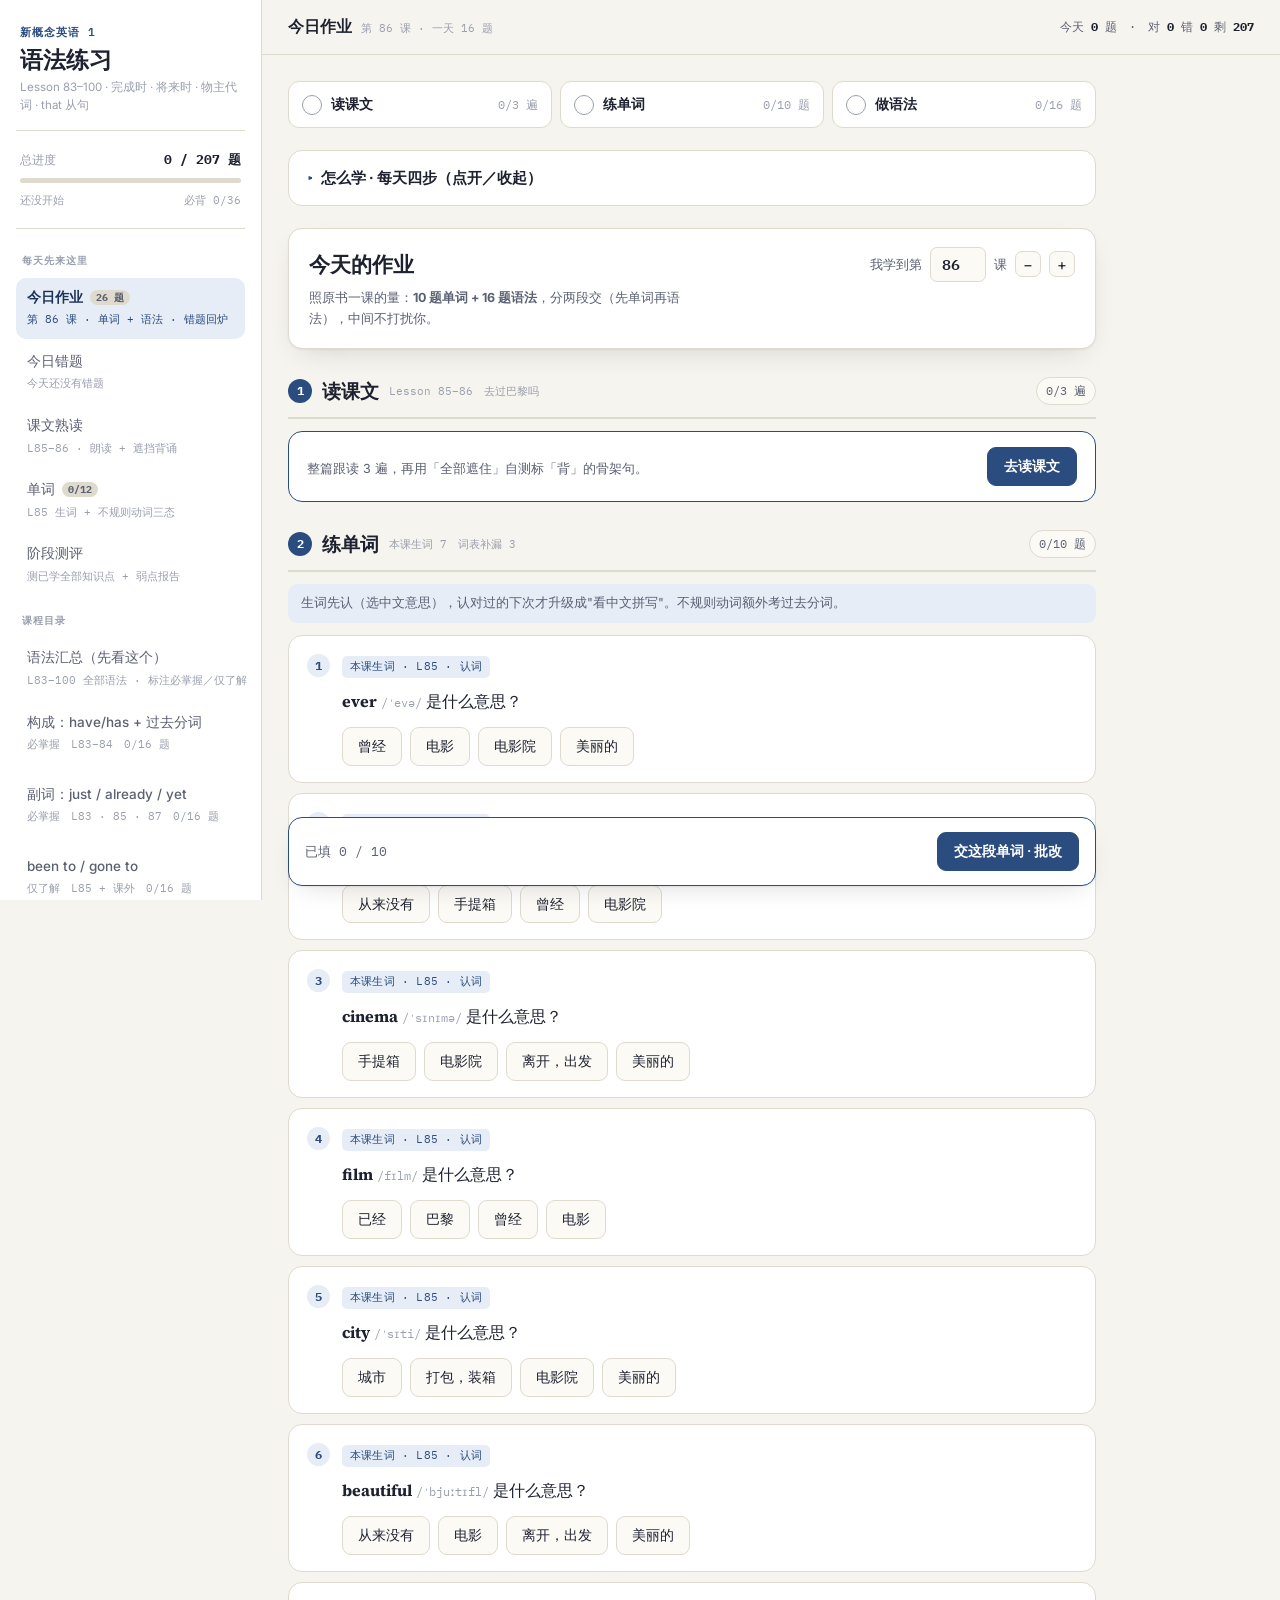
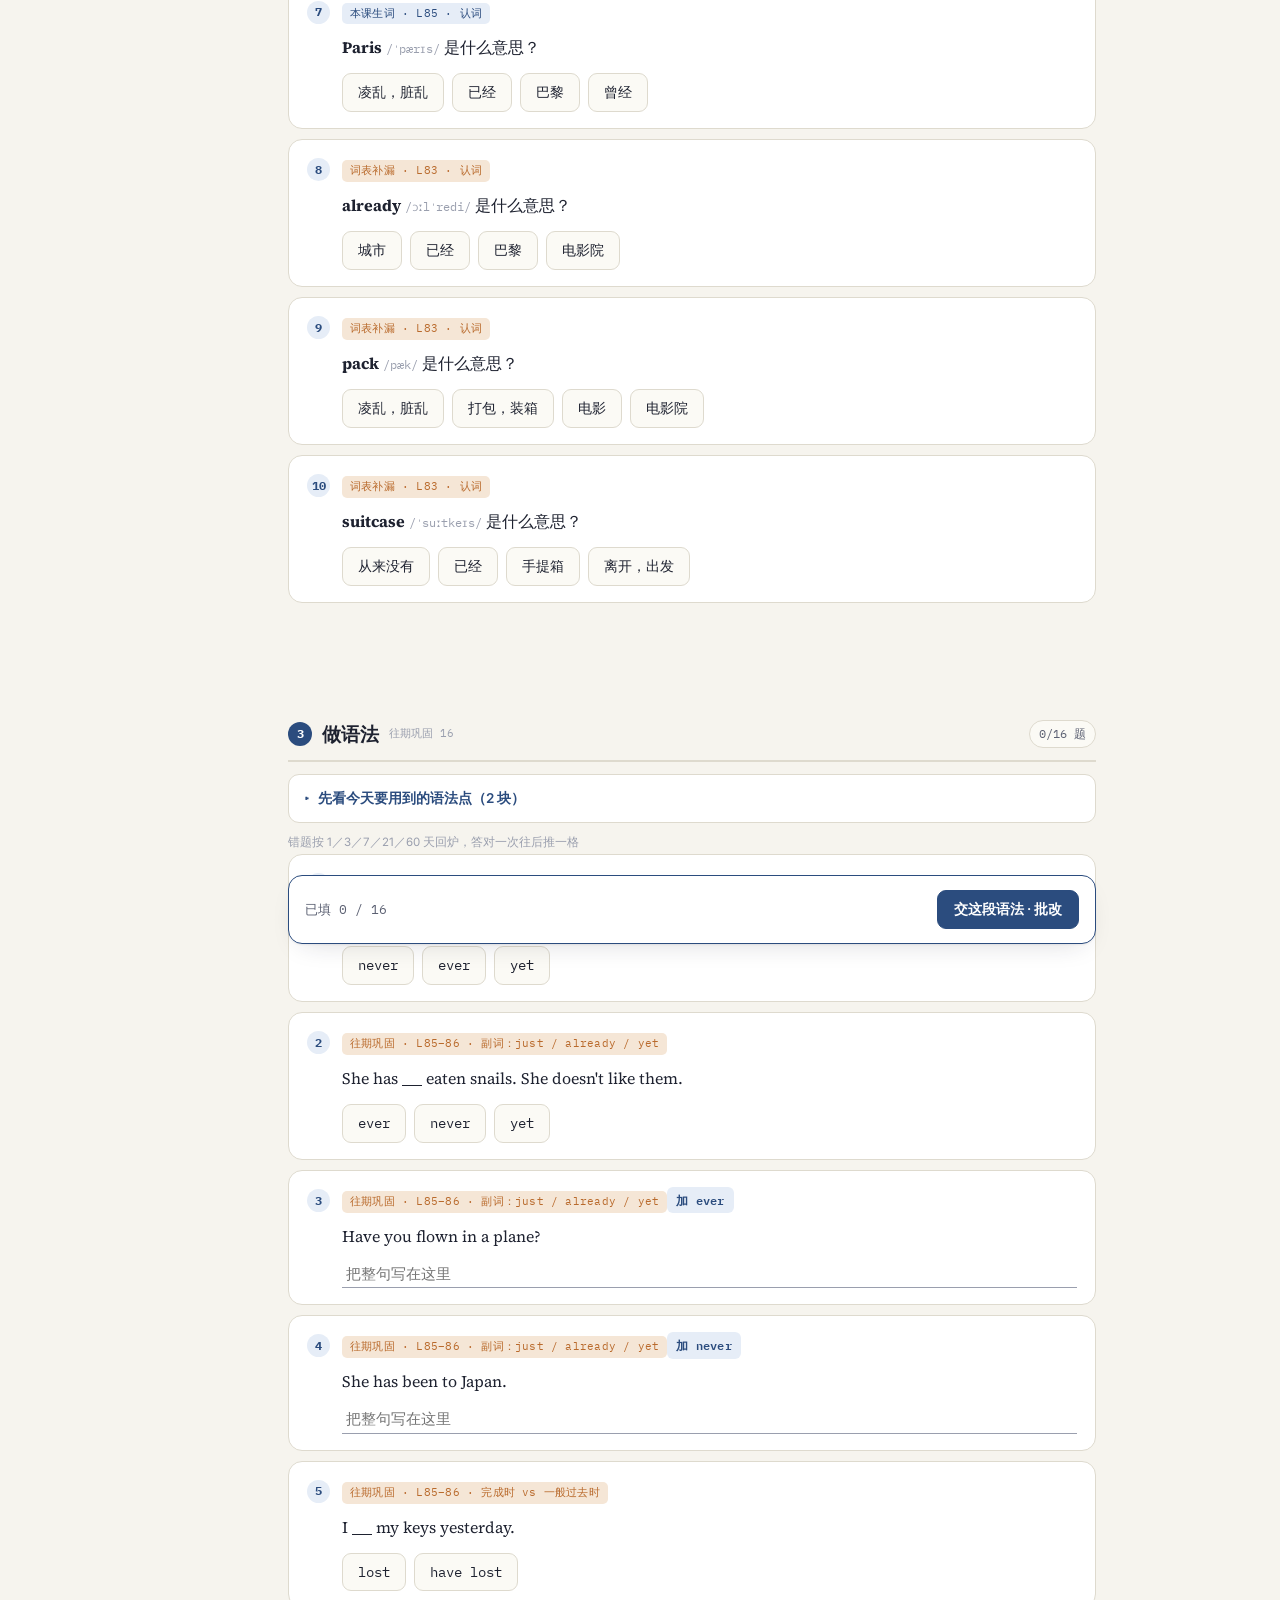
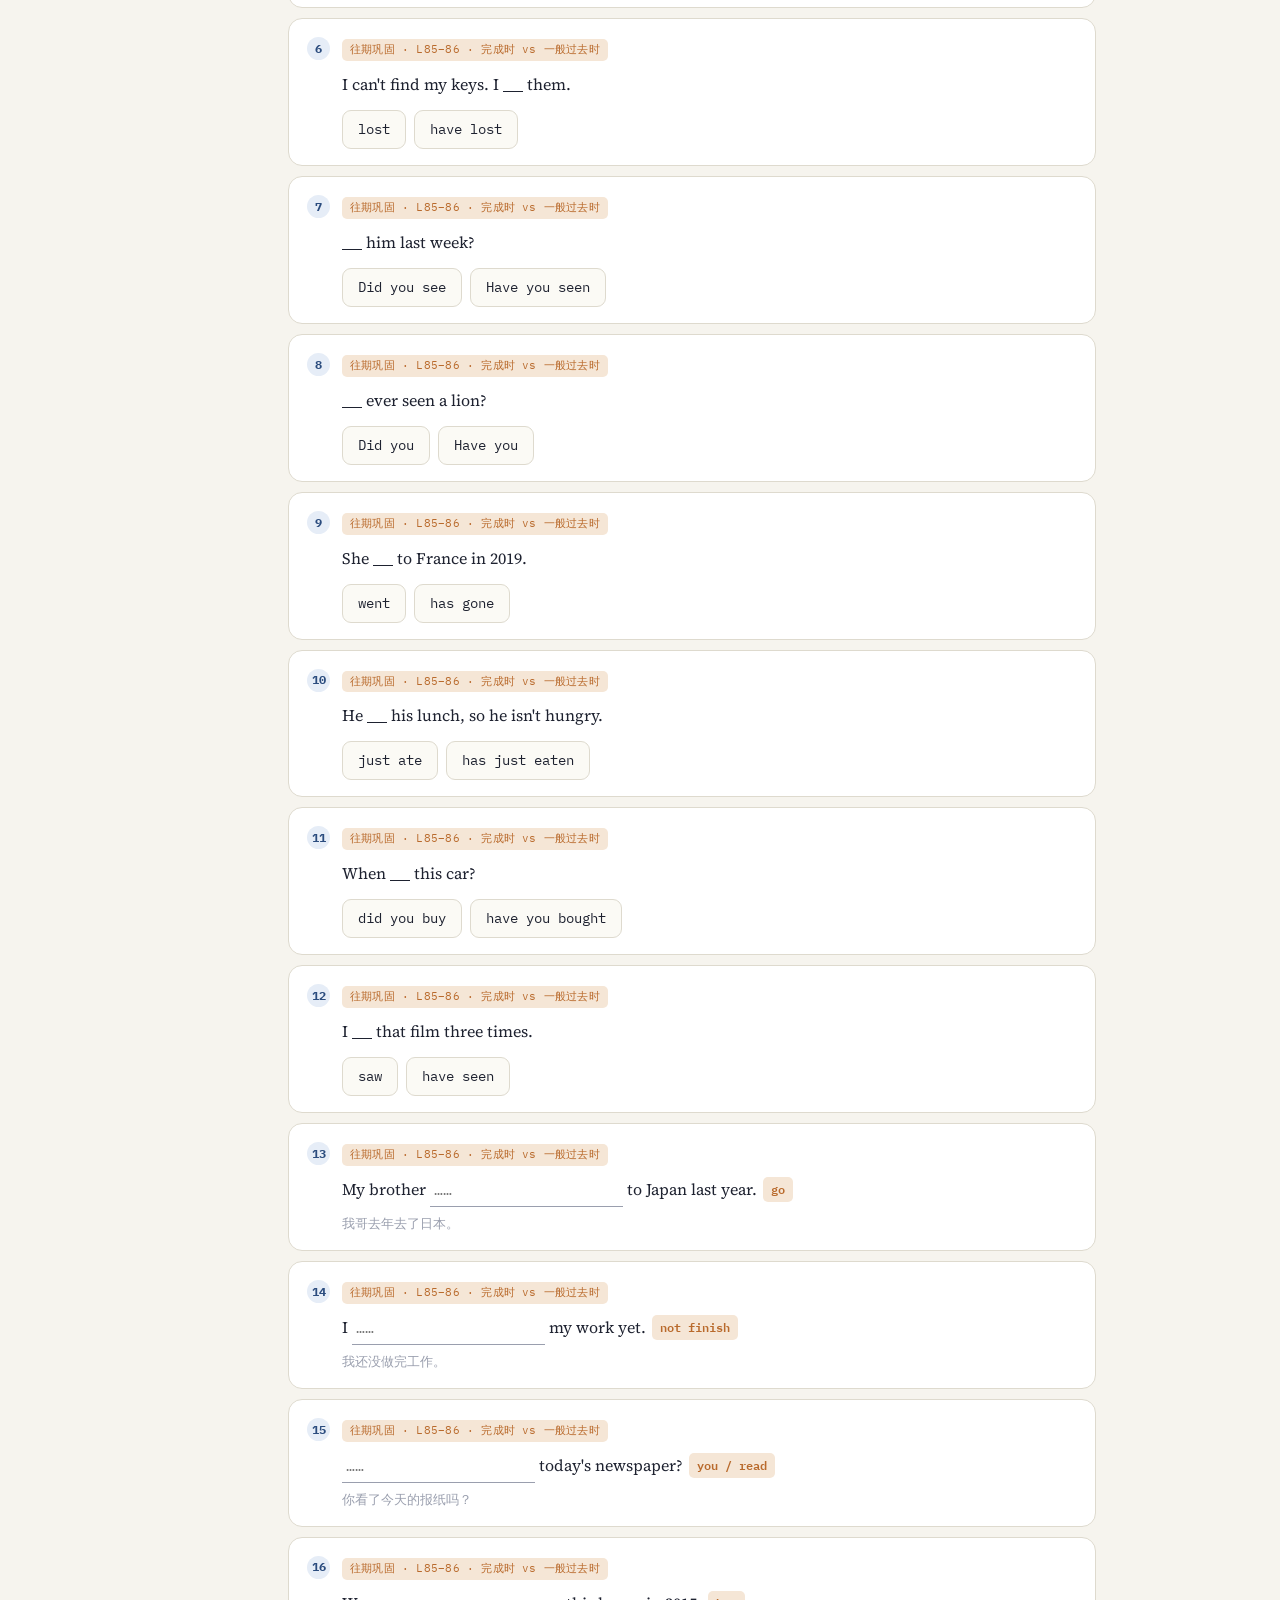
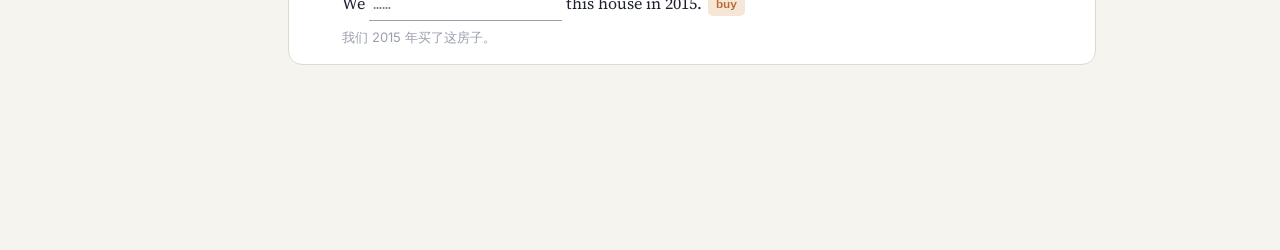
==== nce1-grammar/现在完成时-答题.html @ ca770272 "初始化：成考英语/政治/高数、新概念1语法、工作英语" ====
<!DOCTYPE html>
<html lang="zh-CN">
<head>
<meta charset="utf-8">
<meta name="viewport" content="width=device-width,initial-scale=1">
<title>新概念英语 1 · 语法练习</title>
<link rel="preconnect" href="https://fonts.googleapis.com">
<link rel="preconnect" href="https://fonts.gstatic.com" crossorigin>
<link rel="stylesheet" href="https://fonts.googleapis.com/css2?family=Source+Serif+4:ital,opsz,wght@0,8..60,400;0,8..60,600;0,8..60,700;1,8..60,500&family=Inter:wght@400;500;600;700&family=IBM+Plex+Mono:wght@500;600&display=swap">
<style>
*{box-sizing:border-box;margin:0;padding:0}
:root{
  --bg:#f6f4ee; --card:#fff; --card-2:#fbfaf5; --ink:#1e2230; --ink2:#5b6072; --ink3:#9a9fae;
  --line:#dedace; --accent:#2b4c7e; --accent-strong:#1b3358; --accent-soft:#e6edf7;
  --ok:#2f8f5b; --ok-bg:#e1f3e8; --bad:#c1443b; --bad-bg:#fbe7e5;
  --warn:#b96a2c; --warn-bg:#f5e6d6;
  --radius:14px;
  --shadow:0 1px 2px rgba(30,34,48,.06), 0 10px 28px -14px rgba(30,34,48,.22);
  --font-display:'Source Serif 4','Songti SC','STSong',Georgia,serif;
  --font-body:'Inter',-apple-system,BlinkMacSystemFont,'PingFang SC','Microsoft YaHei',sans-serif;
  --font-mono:'IBM Plex Mono',ui-monospace,'SFMono-Regular',Menlo,monospace;
}
@media (prefers-color-scheme:dark){:root{
  --bg:#181a21; --card:#21242d; --card-2:#262a34; --ink:#edeae1; --ink2:#a7acbb; --ink3:#6e7385;
  --line:#363b47; --accent:#8fb4e8; --accent-strong:#bbd5f5; --accent-soft:#243349;
  --ok:#6fcb98; --ok-bg:#1e3327; --bad:#e48981; --bad-bg:#3a2321;
  --warn:#e0a667; --warn-bg:#3a2e20;
  --shadow:0 1px 2px rgba(0,0,0,.35), 0 10px 28px -14px rgba(0,0,0,.55);
}}
body{background:var(--bg);color:var(--ink);
  font:15px/1.7 var(--font-body);
  -webkit-font-smoothing:antialiased}
/* ===== app shell：左侧课程目录 + 右侧内容区 ===== */
.app{display:flex;min-height:100vh;align-items:stretch}
.side{flex:0 0 262px;background:var(--card);border-right:1px solid var(--line);
  display:flex;flex-direction:column;gap:2px;padding:22px 16px 18px;position:sticky;top:0;height:100vh;overflow-y:auto}
.brand{padding:0 4px 16px;border-bottom:1px solid var(--line);margin-bottom:16px}
.brand .bk{font-family:var(--font-mono);font-size:10.5px;letter-spacing:.1em;text-transform:uppercase;color:var(--accent);font-weight:600}
.brand .bt{font-family:var(--font-display);font-size:23px;font-weight:700;line-height:1.2;margin:7px 0 5px}
.brand .bl{font-size:11.5px;color:var(--ink3);line-height:1.5}

.prog{padding:0 4px 18px;border-bottom:1px solid var(--line);margin-bottom:6px}
.progtop{display:flex;justify-content:space-between;align-items:baseline;font-size:11.5px;color:var(--ink3);margin-bottom:8px}
.progtop b{font-family:var(--font-mono);font-size:12.5px;color:var(--ink);font-variant-numeric:tabular-nums}
.bar{height:5px;background:var(--line);border-radius:99px;overflow:hidden}
.bar i{display:block;height:100%;width:0;background:var(--accent);border-radius:99px;transition:width .35s}
.progfoot{display:flex;justify-content:space-between;font-family:var(--font-mono);font-size:11px;
  color:var(--ink3);margin-top:8px;font-variant-numeric:tabular-nums}

.navsec{font-family:var(--font-mono);font-size:10px;letter-spacing:.09em;text-transform:uppercase;
  color:var(--ink3);padding:14px 6px 8px;font-weight:600}
nav{display:flex;flex-direction:column;gap:3px}
nav button{display:flex;flex-direction:column;gap:5px;text-align:left;background:transparent;border:none;
  border-radius:10px;padding:10px 11px;font:inherit;cursor:pointer;color:var(--ink2);width:100%}
nav button:hover{background:var(--card-2);color:var(--ink)}
nav button.on{background:var(--accent-soft);color:var(--accent-strong)}
nav button .niname{font-size:13.5px;font-weight:500;display:flex;align-items:center;gap:7px;line-height:1.35;
  flex-wrap:wrap}
nav button.on .niname{font-weight:600}
nav button .nimeta{font-family:var(--font-mono);font-size:10.5px;color:var(--ink3);font-variant-numeric:tabular-nums;
  white-space:nowrap;overflow:hidden;text-overflow:ellipsis}
nav button.on .nimeta{color:var(--accent)}
nav button .nibar{display:block;height:3px;background:var(--line);border-radius:99px;overflow:hidden}
nav button .nibar i{display:block;height:100%;background:var(--accent);border-radius:99px}
nav button .nibar i.full{background:var(--ok)}
.badge{font-family:var(--font-mono);font-size:10px;font-weight:700;padding:1px 6px;border-radius:99px;
  background:var(--line);color:var(--ink2)}
.badge.bad{background:var(--bad-bg);color:var(--bad)}
.badge.sup{background:var(--warn-bg);color:var(--warn)}
.badge.ok{background:var(--ok-bg);color:var(--ok)}
.sidefoot{margin-top:auto;padding-top:16px}
.sidefoot .btn{width:100%;font-size:12.5px}

.content{flex:1;min-width:0;display:flex;flex-direction:column}
.topbar{position:sticky;top:0;z-index:5;display:flex;align-items:center;justify-content:space-between;gap:14px;
  padding:14px 26px;background:color-mix(in srgb,var(--bg) 88%,transparent);backdrop-filter:blur(10px);
  border-bottom:1px solid var(--line)}
.crumb{font-family:var(--font-display);font-size:15.5px;font-weight:600;min-width:0;
  overflow:hidden;text-overflow:ellipsis;white-space:nowrap}
.crumb span{font-family:var(--font-mono);font-size:11px;font-weight:400;color:var(--ink3);margin-left:9px}
.todaybox{flex:0 0 auto;font-family:var(--font-mono);font-size:12px;color:var(--ink2);
  font-variant-numeric:tabular-nums;white-space:nowrap}
.todaybox b{color:var(--ink)}
.inner{padding:4px 26px 90px;max-width:860px;width:100%}

@media (max-width:900px){
  .app{flex-direction:column}
  .side{flex:none;width:100%;height:auto;position:static;border-right:none;border-bottom:1px solid var(--line);
    padding:18px 16px 14px}
  .sidefoot{margin-top:14px}
  nav{flex-direction:row;overflow-x:auto;gap:7px;scrollbar-width:none;padding-bottom:3px}
  nav::-webkit-scrollbar{display:none}
  nav button{flex:0 0 auto;min-width:150px;border:1px solid var(--line)}
  .topbar{padding:12px 16px}
  .inner{padding:4px 16px 80px}
}
/* 手机：正文排到导航前面 —— 打开就是今天的作业，目录划到下面找 */
@media (max-width:620px){
  .app{flex-direction:column}
  .content{order:1}
  .side{order:2;border-bottom:none;border-top:1px solid var(--line)}
  .side{padding:12px 14px 10px}
  .brand{padding:0 2px 10px;margin-bottom:10px}
  .brand .bt{font-size:18px;margin:4px 0 3px}
  .brand .bl{display:none}
  .sideprog{margin-bottom:10px}
  .sideprog .sptop{font-size:12px}
  .navsec{margin:8px 0 5px;font-size:10px}
  nav button{min-width:132px;padding:7px 11px}
  nav button .nimeta{display:none}          /* 手机上只留标题和徽标 */
  .sidefoot{margin-top:10px}
  .sidefoot .btn{padding:7px 12px;font-size:12.5px}
  /* 三件事条在手机上换成两行也不挤 */
  .tstep{flex:1 1 100%;padding:9px 12px}
  .stephead b{font-size:17px}
  .q{padding:14px 14px}
  .stem{font-size:15.5px}
}


/* grammar card */
.gram{background:var(--card);border:1px solid var(--line);border-radius:var(--radius);margin:22px 0;overflow:hidden;box-shadow:var(--shadow)}
.gram>summary{padding:15px 18px;cursor:pointer;font-weight:600;font-size:15px;font-family:var(--font-display);list-style:none;
  display:flex;align-items:center;gap:8px}
.gram>summary::-webkit-details-marker{display:none}
.gram>summary::before{content:"▸";color:var(--accent);font-size:12px;transition:transform .2s;font-family:var(--font-body)}
.gram[open]>summary::before{transform:rotate(90deg)}
.gbody{padding:2px 18px 18px;border-top:1px solid var(--line);margin-top:2px}
.gbody h4{font-family:var(--font-mono);font-size:11.5px;letter-spacing:.04em;text-transform:uppercase;color:var(--accent);margin:18px 0 7px;font-weight:600}
.gbody p{color:var(--ink2);font-size:14px;margin:4px 0}
.gbody ul{margin:6px 0 6px 4px;padding-left:16px;color:var(--ink2);font-size:14px}
.gbody li{margin:4px 0}
.gbody code,.eg{font-family:var(--font-mono);font-size:12.5px;
  background:var(--accent-soft);color:var(--accent-strong);padding:1px 6px;border-radius:5px}
.tbl{width:100%;border-collapse:collapse;margin:10px 0;font-size:13.5px}
.tbl td,.tbl th{border:1px solid var(--line);padding:7px 10px;text-align:left}
.tbl th{background:var(--accent-soft);color:var(--accent-strong);font-weight:600;font-family:var(--font-mono);font-size:11px;letter-spacing:.03em;text-transform:uppercase}
.tbl td:first-child{font-family:var(--font-mono);font-weight:600;color:var(--accent-strong)}
.lessontag{font-family:var(--font-mono);font-size:11.5px;color:var(--warn);background:var(--warn-bg);
  display:inline-block;padding:4px 10px;border-radius:6px;margin:12px 0 2px}
.no{color:var(--bad);font-weight:600}
.yes{color:var(--ok);font-weight:600}

/* 公式块（英语兔那种把结构写成公式的讲法） */
.fml{margin:10px 0 4px;border-left:3px solid var(--accent);background:var(--accent-soft);
  border-radius:0 10px 10px 0;padding:12px 15px;display:flex;flex-direction:column;gap:9px}
.fmlrow{display:flex;align-items:baseline;gap:11px;flex-wrap:wrap}
.fmlt{flex:0 0 52px;font-family:var(--font-mono);font-size:10.5px;font-weight:700;letter-spacing:.04em;
  text-transform:uppercase;color:var(--accent);padding-top:2px}
.fmlrow code{font-family:var(--font-mono);font-size:13px;background:transparent;color:var(--ink);padding:0;
  line-height:1.8}
.fmlrow code b{color:var(--accent-strong);font-weight:700}
.fmlrow code em{font-style:normal;color:var(--warn);font-weight:600}
.fmlnote{font-size:12.5px;color:var(--ink2);padding-top:2px}

/* 例句拆解：每个成分一块，下面标成分名 */
.bd{margin:12px 0 6px;padding:13px 15px;background:var(--card-2);border:1px solid var(--line);border-radius:10px}
.bdrow{display:flex;flex-wrap:wrap;gap:8px;align-items:flex-end}
.bdc{display:flex;flex-direction:column;gap:3px;align-items:center;padding:0 2px}
.bdc b{font-family:var(--font-display);font-size:16.5px;font-weight:600;line-height:1.3;
  border-bottom:2.5px solid var(--line);padding:0 4px 3px}
.bdc i{font-family:var(--font-mono);font-style:normal;font-size:10px;letter-spacing:.02em;color:var(--ink3)}
.bdc.s b{border-bottom-color:var(--accent)} .bdc.s i{color:var(--accent)}
.bdc.a b{border-bottom-color:var(--warn)}   .bdc.a i{color:var(--warn)}
.bdc.v b{border-bottom-color:var(--ok)}     .bdc.v i{color:var(--ok)}
.bdc.x b{border-bottom-color:var(--ink3)}
.bdzh{font-size:12.5px;color:var(--ink2);margin-top:10px;padding-top:9px;border-top:1px dashed var(--line);line-height:1.7}
.bdzh b{color:var(--ink)}

/* exercise */
.exhead{margin:28px 0 12px;display:flex;align-items:baseline;gap:10px;flex-wrap:wrap}
.exhead b{font-family:var(--font-display);font-size:17px;font-weight:600;letter-spacing:.01em}
.exhead span{color:var(--ink2);font-size:13.5px}
.q{background:var(--card);border:1.5px solid var(--line);border-radius:var(--radius);
  padding:16px 18px;margin-bottom:10px;transition:border-color .2s}
.q.done-ok{border-color:var(--ok)}
.q.done-bad{border-color:var(--bad)}
.qtop{display:flex;gap:12px;align-items:flex-start}
.num{flex:0 0 23px;height:23px;border-radius:50%;background:var(--accent-soft);color:var(--accent);
  font-family:var(--font-mono);font-size:11.5px;font-weight:700;display:grid;place-items:center;margin-top:2px;font-variant-numeric:tabular-nums}
.q.done-ok .num{background:var(--ok-bg);color:var(--ok)}
.q.done-bad .num{background:var(--bad-bg);color:var(--bad)}
.qbody{flex:1;min-width:0}
.stem{font-family:var(--font-display);font-size:16px;line-height:2}
.stem .blank-i{display:inline-block;min-width:130px}
.chip{display:inline-block;font-family:var(--font-mono);font-size:11.5px;background:var(--warn-bg);color:var(--warn);
  padding:1px 8px;border-radius:5px;font-weight:600;margin-left:2px;vertical-align:1px}
.zh{color:var(--ink3);font-size:13px;margin-top:5px;font-family:var(--font-body)}
.task{font-family:var(--font-mono);font-size:12px;letter-spacing:.02em;color:var(--accent);font-weight:600;
  margin-bottom:6px;background:var(--accent-soft);display:inline-block;padding:3px 9px;border-radius:6px}
input[type=text]{font:inherit;font-family:var(--font-mono);font-size:15px;background:transparent;color:var(--ink);
  border:none;border-bottom:1.5px solid var(--ink3);padding:1px 4px;width:100%;outline:none}
input[type=text]:focus{border-color:var(--accent)}
input[type=text]:disabled{color:var(--ink2);border-style:dotted}
input[type=text].is-correct{border-bottom-color:var(--ok);color:var(--ok);font-weight:600}
input[type=text].is-wrong{border-bottom-color:var(--bad);color:var(--bad)}
.fullin{margin-top:8px}
.submit-row{display:flex;align-items:center;justify-content:flex-end;gap:12px;margin:20px 0 6px;
  padding:14px 16px;background:var(--card);border:1.5px solid var(--accent);border-radius:var(--radius);
  position:sticky;bottom:14px;box-shadow:var(--shadow);z-index:4}
.submit-counter{margin-right:auto;font-family:var(--font-mono);font-size:12.5px;color:var(--ink2);font-variant-numeric:tabular-nums}
.opts{display:flex;flex-wrap:wrap;gap:8px;margin-top:10px}
.opts button{font:inherit;font-family:var(--font-mono);font-size:13.5px;background:var(--card-2);border:1.5px solid var(--line);
  color:var(--ink);padding:7px 15px;border-radius:9px;cursor:pointer;transition:border-color .15s}
.opts button:hover:not(:disabled){border-color:var(--accent)}
.opts button:disabled{cursor:default;opacity:.55}
.opts button.picked{border-color:var(--accent);background:var(--accent-soft);color:var(--accent-strong);font-weight:600}
.opts button.pick-ok{background:var(--ok-bg);border-color:var(--ok);color:var(--ok);font-weight:600;opacity:1}
.opts button.pick-bad{background:var(--bad-bg);border-color:var(--bad);color:var(--bad);font-weight:600;opacity:1;text-decoration:line-through}
.opts button.reveal{border-color:var(--ok);color:var(--ok);opacity:1}
.acts{display:flex;gap:8px;margin-top:11px;align-items:center}
.btn{font:inherit;font-family:var(--font-body);font-size:13.5px;padding:7px 16px;border-radius:9px;cursor:pointer;
  background:var(--accent);color:#fff;border:1.5px solid var(--accent);font-weight:600}
.btn:hover{background:var(--accent-strong);border-color:var(--accent-strong)}
.btn.ghost{background:transparent;color:var(--ink2);border-color:var(--line);font-weight:500}
.btn.ghost:hover{color:var(--ink);border-color:var(--ink3)}
.fb{margin-top:12px;padding:12px 14px;border-radius:10px;font-size:13.5px;line-height:1.65;display:none}
.fb.show{display:block;animation:rise .18s ease}
@keyframes rise{from{opacity:0;transform:translateY(4px)}to{opacity:1;transform:translateY(0)}}
.fb.good{background:var(--ok-bg);color:var(--ink);border:1px solid var(--ok)}
.fb.bad{background:var(--bad-bg);color:var(--ink);border:1px solid var(--bad)}
.fb .ans{color:var(--accent-strong);font-weight:700;font-family:var(--font-mono);font-size:13.5px;background:var(--accent-soft);padding:1px 6px;border-radius:5px}
.fb .exp{color:var(--ink2);margin-top:7px;padding-top:7px;border-top:1px solid rgba(128,128,128,.2)}

nav button.auxtab{border-style:dashed}
nav button.auxtab.on{background:var(--ink);border-color:var(--ink);color:var(--bg);border-style:solid;font-weight:600}

.modelpick{display:flex;flex-wrap:wrap;gap:6px;margin-top:7px}
.mpick{font-family:var(--font-mono);font-size:11.5px;padding:5px 11px;border-radius:8px;cursor:pointer;
  border:1.5px solid var(--ok);background:var(--card);color:var(--ok)}
.mpick:hover{background:var(--ok-bg)}

/* 一题多写（原书 QUESTION + NEGATIVE 那种） */
.multiwrap{margin-top:10px;display:flex;flex-direction:column;gap:9px}
.mrow{display:flex;align-items:center;gap:10px}
.mlab{flex:0 0 106px;font-family:var(--font-mono);font-size:11px;color:var(--accent);
  background:var(--accent-soft);padding:5px 8px;border-radius:6px;text-align:center}
.mkeep{flex:0 0 auto;font-size:11px;color:var(--ok);white-space:nowrap;opacity:.85}
@media (max-width:560px){.mrow{flex-wrap:wrap}.mlab{flex-basis:100%;text-align:left}}
/* 例句（照着写的示范） */
.demo{margin-top:10px;padding:9px 12px 7px;border-radius:9px;background:var(--card-2);border:1px dashed var(--line)}
.demo-h{font-family:var(--font-mono);font-size:11.5px;color:var(--ink3);margin-bottom:6px}
.demo-h span{color:var(--ink2)}
.demo-r{display:flex;align-items:baseline;gap:9px;padding:2px 0;flex-wrap:wrap}
.demo-r code{font-family:var(--font-mono);font-size:13px;color:var(--ink)}
.demo-r i{font-style:normal;font-size:11.5px;color:var(--ink3)}
.fb .eg{margin-top:4px;font-size:12.5px;color:var(--ink3)}
.fb .eg code{font-family:var(--font-mono);color:var(--ink2)}

/* 单词 */
.wlist{padding:2px 0}
.wrow{display:flex;align-items:flex-start;gap:11px;padding:13px 0;border-bottom:1px solid var(--line)}
.wrow:last-child{border-bottom:none}
.wrow.done{opacity:.5}
.wrow.done .wen{text-decoration:line-through;text-decoration-color:var(--ok)}
.wmain{flex:1;min-width:0}
.wtop{display:flex;align-items:baseline;gap:9px;flex-wrap:wrap}
.wen{font-family:var(--font-display);font-size:19px;font-weight:700}
.wph{font-family:var(--font-mono);font-size:11.5px;color:var(--ink3)}
.wpos{font-family:var(--font-mono);font-size:10.5px;color:var(--accent);background:var(--accent-soft);
  padding:1px 6px;border-radius:5px}
.wcn{font-size:14px;color:var(--ink)}
.wthree{margin-top:5px;font-size:12.5px;color:var(--ink2);background:var(--warn-bg);
  border-radius:7px;padding:5px 10px;display:inline-block}
.wthree b{font-family:var(--font-mono);color:var(--warn)}
.wtnote{color:var(--ink3);margin-left:8px}
.weg{margin-top:5px;font-family:var(--font-display);font-size:14px;font-style:italic;color:var(--ink)}
.wegzh{font-style:normal;font-family:var(--font-body);font-size:12.5px;color:var(--ink3);margin-left:9px}

/* 语法汇总大图 */
.mapgrid{display:grid;grid-template-columns:repeat(auto-fit,minmax(268px,1fr));gap:14px;margin-top:18px}
.mapnode{background:var(--card);border:1.5px solid var(--line);border-radius:var(--radius);padding:16px 17px;
  cursor:pointer;transition:border-color .15s, transform .15s;display:flex;flex-direction:column;gap:9px}
.mapnode:hover{border-color:var(--accent);transform:translateY(-2px)}
.mapnode.lv3{border-left:5px solid var(--bad)}
.mapnode.lv2{border-left:5px solid var(--warn)}
.mapnode.lv1{border-left:5px solid var(--line);opacity:.86}
.mnhead{display:flex;align-items:center;gap:8px}
.mnles{margin-left:auto;font-family:var(--font-mono);font-size:10.5px;color:var(--ink3)}
.mnname{font-family:var(--font-display);font-size:18.5px;font-weight:700;line-height:1.25}
.mnfml{font-family:var(--font-mono);font-size:11.5px;background:var(--accent-soft);color:var(--accent-strong);
  padding:8px 10px;border-radius:8px;line-height:1.6}
.mnpts{margin:0;padding-left:17px;font-size:12.5px;color:var(--ink2);line-height:1.75}
.mnpts li{margin:2px 0}
.mnfoot{display:flex;justify-content:space-between;font-family:var(--font-mono);font-size:11px;
  color:var(--ink3);padding-top:8px;border-top:1px solid var(--line);margin-top:auto}
.mngo{margin-top:4px;font-size:12.5px;padding:8px 14px}
.tagchip{display:inline-block;font-family:var(--font-mono);font-size:11px;background:var(--card-2);
  border:1px solid var(--line);color:var(--ink2);padding:3px 9px;border-radius:99px;margin:3px 4px 3px 0}

/* 顶部：今天三件事 */
.tstrip{display:flex;gap:8px;margin:22px 0 0;flex-wrap:wrap}
.tstep{flex:1 1 150px;display:flex;align-items:center;gap:9px;padding:11px 13px;cursor:pointer;
  background:var(--card);border:1.5px solid var(--line);border-radius:11px;font:inherit;text-align:left}
.tstep:hover{border-color:var(--accent)}
.tstep.ok{border-color:var(--ok);background:var(--ok-bg)}
.tsdot{flex:0 0 20px;height:20px;border-radius:50%;border:1.5px solid var(--ink3);
  display:grid;place-items:center;font-size:11px;font-weight:700;color:var(--ok)}
.tstep.ok .tsdot{border-color:var(--ok);background:var(--ok);color:#fff}
.tsname{font-size:13.5px;font-weight:600;color:var(--ink)}
.tsnum{margin-left:auto;font-family:var(--font-mono);font-size:11.5px;color:var(--ink3);
  font-variant-numeric:tabular-nums;white-space:nowrap}
.tstep.ok .tsnum{color:var(--ok)}

/* 三步分段 */
.stepsec{margin-top:26px;scroll-margin-top:14px}
.stephead{display:flex;align-items:center;gap:10px;flex-wrap:wrap;padding-bottom:10px;
  border-bottom:2px solid var(--line);margin-bottom:12px}
.stepno{flex:0 0 24px;height:24px;border-radius:50%;background:var(--accent);color:#fff;
  font-family:var(--font-mono);font-size:12px;font-weight:700;display:grid;place-items:center}
.stephead b{font-family:var(--font-display);font-size:19px}
.stepmeta{font-family:var(--font-mono);font-size:11px;color:var(--ink3)}
.stepstat{margin-left:auto;font-family:var(--font-mono);font-size:12px;color:var(--ink2);
  background:var(--card-2);border:1px solid var(--line);padding:3px 9px;border-radius:99px}
.stepstat.ok{color:var(--ok);border-color:var(--ok);background:var(--ok-bg)}
.stephint{font-size:12.5px;color:var(--ink2);background:var(--accent-soft);
  padding:9px 13px;border-radius:9px;margin-bottom:12px;line-height:1.65}
.gramfold{border:1px solid var(--line);border-radius:11px;background:var(--card);overflow:hidden}
.gramfold>summary{padding:12px 15px;cursor:pointer;font-size:13.5px;font-weight:600;list-style:none;
  display:flex;align-items:center;gap:8px;color:var(--accent)}
.gramfold>summary::-webkit-details-marker{display:none}
.gramfold>summary::before{content:"▸";font-size:11px;transition:transform .2s}
.gramfold[open]>summary::before{transform:rotate(90deg)}
.gpbody{padding:2px 13px 13px;border-top:1px solid var(--line)}
.gpbody .gram{margin:10px 0}

.mapextra{margin-top:14px;padding:14px 17px;background:var(--card);border:1.5px dashed var(--line);
  border-radius:var(--radius);font-size:13px;line-height:1.7;color:var(--ink2)}
.mapextra b{color:var(--ink);display:block;margin-bottom:8px}
.mapextra .btn{margin:0 10px 6px 0;vertical-align:middle}

/* 怎么学 */
.howto{background:var(--card);border:1px solid var(--line);border-radius:var(--radius);margin:22px 0 0;
  overflow:hidden}
.howto>summary{padding:14px 18px;cursor:pointer;font-family:var(--font-display);font-size:15px;font-weight:600;
  list-style:none;display:flex;align-items:center;gap:8px}
.howto>summary::-webkit-details-marker{display:none}
.howto>summary::before{content:"▸";color:var(--accent);font-size:12px;transition:transform .2s}
.howto[open]>summary::before{transform:rotate(90deg)}
.steps{padding:2px 18px 18px;border-top:1px solid var(--line);display:flex;flex-direction:column;gap:12px}
.step{display:flex;gap:12px;align-items:flex-start;padding-top:12px}
.step .sn{flex:0 0 22px;height:22px;border-radius:50%;background:var(--accent);color:#fff;
  font-family:var(--font-mono);font-size:11.5px;font-weight:700;display:grid;place-items:center;margin-top:2px}
.step b{font-size:14px}
.step i{display:block;font-style:normal;font-size:12.5px;color:var(--ink2);margin-top:4px;line-height:1.7}
.stepnote{margin-top:6px;padding:11px 14px;background:var(--accent-soft);border-radius:9px;
  font-size:12.5px;color:var(--ink);line-height:1.7}
/* 重要度标签 */
.imp{font-family:var(--font-mono);font-size:10.5px;font-weight:700;padding:2px 8px;border-radius:99px;white-space:nowrap}
.imp.lv3{background:var(--bad-bg);color:var(--bad)}
.imp.lv2{background:var(--warn-bg);color:var(--warn)}
.imp.lv1{background:var(--line);color:var(--ink2)}
.glesson{margin-left:auto;font-family:var(--font-mono);font-size:11px;color:var(--ink3);font-weight:400}
.unithead{display:flex;align-items:center;gap:10px;flex-wrap:wrap;margin:20px 0 0}
.uwhy{font-size:12.5px;color:var(--ink2)}

/* 今日作业 */
.daytop{margin:22px 0 6px}
.dayhead{display:flex;justify-content:space-between;align-items:flex-start;gap:18px;flex-wrap:wrap;
  background:var(--card);border:1px solid var(--line);border-radius:var(--radius);padding:18px 20px;box-shadow:var(--shadow)}
.dtitle{font-family:var(--font-display);font-size:21px;font-weight:700}
.dsub{font-size:12.5px;color:var(--ink2);margin-top:6px;max-width:48ch;line-height:1.65}
.lessonpick{display:flex;align-items:center;gap:8px;font-size:12.5px;color:var(--ink2);flex:0 0 auto}
#lnum{font-family:var(--font-mono);font-size:15px;font-weight:600;color:var(--ink);width:56px;
  text-align:center;background:var(--card-2);border:1.5px solid var(--line);border-radius:7px;padding:4px 2px}
#lnum:focus{outline:2px solid var(--accent);outline-offset:1px;border-color:var(--accent)}
.lpm{width:26px;height:26px;border-radius:7px;border:1.5px solid var(--line);background:var(--card-2);
  color:var(--ink);font:inherit;font-size:15px;line-height:1;cursor:pointer}
.lpm:hover{border-color:var(--accent);color:var(--accent)}
.dayflag{margin-top:10px;padding:11px 15px;border-radius:10px;background:var(--accent-soft);
  font-size:13px;color:var(--ink);line-height:1.65}
.dayflag.ok{background:var(--ok-bg);border:1px solid var(--ok)}
.dayflag.bad{background:var(--bad-bg);border:1px solid var(--bad);display:flex;align-items:center;justify-content:space-between;gap:12px;flex-wrap:wrap}
.dayflag.bad .acts{margin:0}
.twtabs{display:flex;gap:7px;flex:0 0 auto;align-self:center}
.dayflag b{font-family:var(--font-mono)}
.mix{display:flex;align-items:center;gap:8px;flex-wrap:wrap;margin-top:12px}
.mixchip{font-family:var(--font-mono);font-size:11.5px;padding:4px 10px;border-radius:99px}
.mixchip b{font-size:12.5px}
.mixchip.m1{background:var(--bad-bg);color:var(--bad)}
.mixchip.m2{background:var(--accent-soft);color:var(--accent-strong)}
.mixchip.m3{background:var(--warn-bg);color:var(--warn)}
.mixnote{font-size:11.5px;color:var(--ink3)}
.whytag{font-family:var(--font-mono);font-size:10.5px;letter-spacing:.02em;margin-bottom:7px;
  display:inline-block;padding:2px 8px;border-radius:5px}
.whytag.m1{background:var(--bad-bg);color:var(--bad)}
.whytag.m2{background:var(--accent-soft);color:var(--accent)}
.whytag.m3{background:var(--warn-bg);color:var(--warn)}
.dayresult{margin-top:16px;background:var(--card);border:1.5px solid var(--accent);border-radius:var(--radius);
  padding:20px;box-shadow:var(--shadow)}
.drtop{font-family:var(--font-display);font-size:19px;font-weight:600}
.drtop b{color:var(--accent-strong);font-variant-numeric:tabular-nums}
.drmsg{font-size:13.5px;color:var(--ink2);margin-top:9px;line-height:1.7}

/* 课文熟读 */
.readcount{flex:0 0 auto;text-align:center;background:var(--card-2);border:1px solid var(--line);
  border-radius:12px;padding:10px 16px}
.readcount b{font-family:var(--font-display);font-size:26px;font-weight:700;color:var(--accent-strong);
  font-variant-numeric:tabular-nums}
.readcount span{font-family:var(--font-mono);font-size:12px;color:var(--ink3)}
.readcount i{display:block;font-style:normal;font-size:11px;color:var(--ink3);margin-top:3px}
.storypick{display:flex;gap:7px;flex-wrap:wrap;margin-top:12px}
.spick{font-family:var(--font-mono);font-size:11.5px;padding:6px 12px;border-radius:99px;cursor:pointer;
  border:1.5px solid var(--line);background:var(--card);color:var(--ink2)}
.spick:hover{border-color:var(--accent);color:var(--ink)}
.spick.on{background:var(--accent);border-color:var(--accent);color:#fff;font-weight:600}
.story{padding:6px 18px}
.sent{display:flex;align-items:flex-start;gap:11px;padding:12px 0;border-bottom:1px solid var(--line);cursor:pointer}
.sent:last-child{border-bottom:none}
.sidx{flex:0 0 20px;font-family:var(--font-mono);font-size:11px;color:var(--ink3);padding-top:5px}
.sen{flex:1;font-family:var(--font-display);font-size:16.5px;line-height:1.75}
.szh{flex:0 0 34%;font-size:12.5px;color:var(--ink3);line-height:1.7;padding-top:3px}
@media (max-width:700px){.sent{flex-wrap:wrap}.szh{flex-basis:100%}}
.splay{flex:0 0 auto;width:26px;height:26px;border-radius:50%;border:1.5px solid var(--line);
  background:var(--card-2);color:var(--accent);font-size:10px;cursor:pointer;line-height:1}
.splay:hover{border-color:var(--accent);background:var(--accent-soft)}
/* 背诵检测：盖住英文，留中文提示；点一句揭一句 */
.recite .sen{background:var(--line);border-radius:6px;color:transparent;user-select:none;position:relative}
.recite .sen::after{content:'点一下揭开';position:absolute;left:10px;top:50%;transform:translateY(-50%);
  font-family:var(--font-mono);font-size:11px;color:var(--ink3)}
.recite .sent.reveal .sen{background:transparent;color:var(--ink)}
.recite .sent.reveal .sen::after{content:''}
.storycard{display:flex;align-items:center;gap:16px;margin-top:12px;padding:15px 18px;background:var(--card);
  border:1.5px solid var(--accent);border-radius:var(--radius)}
.storycard.done{border-color:var(--ok);border-style:solid}
.storycard .scleft{flex:1;min-width:0}
.scname{font-family:var(--font-display);font-size:15.5px;font-weight:600}
.scmeta{font-size:12.5px;color:var(--ink2);margin-top:4px}

.hidezh .szh{display:none}
.hidezh .sen{flex-basis:auto}
.vw{border-bottom:2px dotted var(--warn);cursor:pointer;position:relative}
.vw:hover{background:var(--warn-bg)}
.vwpop{position:absolute;left:0;top:118%;z-index:20;min-width:190px;max-width:280px;
  background:var(--card);border:1.5px solid var(--warn);border-radius:9px;padding:9px 11px;
  font-family:var(--font-body);font-style:normal;font-weight:400;font-size:12.5px;line-height:1.6;
  color:var(--ink);box-shadow:var(--shadow);white-space:normal}
.vwpop b{font-family:var(--font-display);font-size:14.5px}
.vwpop{padding-right:26px}
.vwx{position:absolute;top:3px;right:4px;width:20px;height:20px;line-height:18px;padding:0;
  border:0;background:transparent;color:var(--ink2);font-size:16px;cursor:pointer;border-radius:5px}
.vwx:hover{background:var(--warn-bg);color:var(--ink)}
.vwlem{display:block;margin-top:3px;color:var(--ink2)}
.vwpop u{text-decoration-thickness:2px;text-underline-offset:2px;color:var(--warn)}

/* 必背句型 */
.mustbox{background:var(--card);border:1.5px solid var(--warn);border-radius:var(--radius);
  padding:16px 18px;margin:22px 0 4px;box-shadow:var(--shadow)}
.musthead{display:flex;align-items:center;gap:9px;flex-wrap:wrap;font-family:var(--font-display);
  font-size:15.5px;font-weight:600;padding-bottom:10px;border-bottom:1px solid var(--line);margin-bottom:4px}
.mtag{font-family:var(--font-mono);font-size:10.5px;font-weight:700;padding:2px 8px;border-radius:5px;
  background:var(--warn-bg);color:var(--warn)}
.mtag.mini{padding:1px 5px;font-size:9.5px}
.musthint{font-family:var(--font-body);font-size:11.5px;font-weight:400;color:var(--ink3);flex:1 1 100%}
.mustrow{display:flex;align-items:flex-start;gap:11px;padding:11px 0;border-bottom:1px solid var(--line)}
.mustrow:last-child{border-bottom:none}
.mustrow.done{opacity:.55}
.mustrow.done .men{text-decoration:line-through;text-decoration-color:var(--ok)}
.mchk{flex:0 0 22px;height:22px;border-radius:6px;border:1.5px solid var(--line);background:var(--card-2);
  color:var(--ok);font-size:12px;font-weight:700;cursor:pointer;line-height:1;margin-top:3px}
.mchk:hover{border-color:var(--ok)}
.mustrow.done .mchk{background:var(--ok-bg);border-color:var(--ok)}
.mmain{flex:1;min-width:0}
.men{font-family:var(--font-display);font-size:16px;line-height:1.6}
.mzh{font-size:12.5px;color:var(--ink2);margin-top:3px}
.mwhy{color:var(--ink3)}
.sent.must{background:var(--warn-bg);border-radius:8px;padding-left:8px;padding-right:8px}
.sent.must .sen{font-weight:600}

/* 统计 */
.kpis{display:grid;grid-template-columns:repeat(auto-fit,minmax(130px,1fr));gap:10px;margin:22px 0 4px}
.kpi{background:var(--card);border:1px solid var(--line);border-radius:var(--radius);padding:15px 16px}
.kpi .kn{font-family:var(--font-display);font-size:30px;font-weight:700;line-height:1;color:var(--accent-strong);
  font-variant-numeric:tabular-nums}
.kpi .kn span{font-size:15px;font-weight:400;color:var(--ink3);margin-left:2px}
.kpi .kl{font-size:12.5px;color:var(--ink2);margin-top:7px}
.panel{background:var(--card);border:1px solid var(--line);border-radius:var(--radius);padding:8px 18px}
.srow{display:flex;align-items:center;gap:12px;padding:11px 0;border-bottom:1px solid var(--line);font-size:13.5px}
.srow:last-child{border-bottom:none}
.sname{flex:0 0 42%;min-width:0;overflow:hidden;text-overflow:ellipsis;white-space:nowrap}
.mbar{flex:1;height:7px;background:var(--line);border-radius:99px;overflow:hidden;min-width:40px}
.mbar i{display:block;height:100%;border-radius:99px}
.sval{flex:0 0 52px;text-align:right;font-family:var(--font-mono);font-size:12.5px;font-variant-numeric:tabular-nums}
.ssub{flex:0 0 62px;text-align:right;font-family:var(--font-mono);font-size:11.5px;color:var(--ink3)}
@media (max-width:560px){.sname{flex-basis:34%}.ssub{display:none}}

/* AI 设置表单 + 诊断报告 */
.form{display:flex;flex-direction:column;gap:12px;padding-top:10px}
.form label{display:flex;flex-direction:column;gap:5px;font-size:13px;color:var(--ink2)}
.form input,.form select{font:inherit;font-family:var(--font-mono);font-size:13.5px;padding:9px 11px;
  border:1.5px solid var(--line);border-radius:9px;background:var(--card-2);color:var(--ink)}
.form input:focus,.form select:focus{outline:none;border-color:var(--accent)}
.form .fhint{font-size:12px;color:var(--ink3)}
.form .btn{align-self:flex-start}
.dstat{font-size:13.5px;color:var(--ink2);padding:12px 0 2px}
.dstat b{color:var(--ink);font-family:var(--font-mono)}
.report{padding:6px 0 12px}
.rtop{font-family:var(--font-display);font-size:16px;line-height:1.7;padding:12px 0 14px;border-bottom:1px solid var(--line)}
.ritem{padding:14px 0;border-bottom:1px solid var(--line)}
.rhead{display:flex;align-items:center;gap:9px;margin-bottom:7px;font-size:14.5px}
.prio{font-family:var(--font-mono);font-size:10.5px;font-weight:700;padding:2px 8px;border-radius:99px}
.prio.phi{background:var(--bad-bg);color:var(--bad)}
.prio.pmid{background:var(--warn-bg);color:var(--warn)}
.prio.plo{background:var(--accent-soft);color:var(--accent)}
.rline{display:flex;gap:9px;font-size:13px;color:var(--ink2);margin-top:5px;line-height:1.65}
.rline span{flex:0 0 46px;font-family:var(--font-mono);font-size:11px;color:var(--ink3);padding-top:3px;
  text-transform:uppercase;letter-spacing:.03em}
.rnext{margin-top:14px;padding:12px 14px;background:var(--accent-soft);border-radius:10px;font-size:13.5px;color:var(--ink)}

.empty{background:var(--card);border:1.5px dashed var(--line);border-radius:var(--radius);
  padding:40px 20px;text-align:center;color:var(--ink2);font-size:14px;margin-top:24px}
.empty b{display:block;font-family:var(--font-display);font-size:18px;color:var(--ink);margin-bottom:6px;font-weight:600}
</style>
</head>
<body>
<div class="app">
  <aside class="side">
    <div class="brand">
      <div class="bk">新概念英语 1</div>
      <div class="bt">语法练习</div>
      <div class="bl">Lesson 83–100 · 完成时 · 将来时 · 物主代词 · that 从句</div>
    </div>

    <div class="prog">
      <div class="progtop"><span>总进度</span><b id="pmeta">还没开始</b></div>
      <div class="bar"><i id="pbar"></i></div>
      <div class="progfoot"><span id="pacc"></span><span id="pstreak"></span></div>
    </div>

    <div class="navsec">每天先来这里</div>
    <nav id="daynav"></nav>
    <div class="navsec">课程目录</div>
    <nav id="tabs"></nav>
    <div class="navsec">L91–100 新增</div>
    <nav id="tabs2"></nav>
    <div class="navsec">练习 · 数据</div>
    <nav id="tools"></nav>

    <div class="sidefoot">
      <button class="btn ghost" id="btnreset" type="button">清空重来</button>
    </div>
  </aside>

  <main class="content">
    <div class="topbar">
      <div class="crumb" id="crumb"></div>
      <div class="todaybox" id="dockstat"></div>
    </div>
    <div class="inner" id="main"></div>
  </main>
</div>

<script>
/* ============ 题库 ============ */
const UNITS = [
{
 id:'u1', tab:'构成：have/has + 过去分词', les:'L83–84', lesson:'Lesson 83–84 引入 · 88 / 90 课给不规则动词表', title:'单元 1 · have / has + 过去分词',
 gram:`
  <h4>1. 五个公式，背下来就够用</h4>
  <div class="fml">
   <div class="fmlrow"><span class="fmlt">肯定</span><code>主语 + <b>have / has</b> + <b>过去分词</b> + 其他</code></div>
   <div class="fmlrow"><span class="fmlt">否定</span><code>主语 + <b>have / has</b> + <em>not</em> + <b>过去分词</b> + 其他</code></div>
   <div class="fmlrow"><span class="fmlt">一般疑问</span><code><b>Have / Has</b> + 主语 + <b>过去分词</b> + 其他 ?</code></div>
   <div class="fmlrow"><span class="fmlt">特殊疑问</span><code>疑问词 + <b>have / has</b> + 主语 + <b>过去分词</b> ?</code></div>
   <div class="fmlrow"><span class="fmlt">简答</span><code>Yes, 主语 + have / has.　　No, 主语 + <em>haven't / hasn't</em>.</code></div>
   <div class="fmlnote">整个时态只有两个零件会变：<b>助动词</b>（have 还是 has，由主语决定）和<b>过去分词</b>（动词的第三态）。其余语序照原句。</div>
  </div>
  <table class="tbl"><tr><th>主语</th><th>助动词</th><th>例</th></tr>
   <tr><td>I / you / we / they</td><td>have</td><td>I <b>have</b> finished.</td></tr>
   <tr><td>he / she / it / 单数名词</td><td>has</td><td>Tom <b>has</b> finished.</td></tr></table>

  <h4>2. 例句拆解</h4>
  <div class="bd">
   <div class="bdrow">
    <span class="bdc s"><b>I</b><i>主语</i></span>
    <span class="bdc a"><b>have</b><i>助动词</i></span>
    <span class="bdc v"><b>finished</b><i>过去分词</i></span>
    <span class="bdc x"><b>my homework</b><i>宾语</i></span>
   </div>
   <div class="bdzh">我已经做完作业了。—— 主语 I 是第一人称，所以助动词用 <b>have</b>；finish 是规则动词，第三态直接加 -ed。重点不在"什么时候做完"，而在<b>现在作业已经完成</b>这个结果。</div>
  </div>
  <div class="bd">
   <div class="bdrow">
    <span class="bdc s"><b>Tom</b><i>主语</i></span>
    <span class="bdc a"><b>has</b><i>助动词</i></span>
    <span class="bdc a"><b>not</b><i>否定</i></span>
    <span class="bdc v"><b>lost</b><i>过去分词</i></span>
    <span class="bdc x"><b>his keys</b><i>宾语</i></span>
   </div>
   <div class="bdzh">汤姆没把钥匙丢了。—— Tom 是第三人称单数，助动词换成 <b>has</b>；否定只是在助动词后面插一个 <b>not</b>，动词形式一个字都不用改（还是 lost）。</div>
  </div>
  <div class="bd">
   <div class="bdrow">
    <span class="bdc a"><b>Have</b><i>助动词提前</i></span>
    <span class="bdc s"><b>you</b><i>主语</i></span>
    <span class="bdc v"><b>finished</b><i>过去分词</i></span>
    <span class="bdc x"><b>your homework</b><i>宾语</i></span>
   </div>
   <div class="bdzh">你做完作业了吗？—— 疑问句<b>不加 do / does</b>，直接把已经有的助动词 have 拎到主语前面就行。这是完成时和一般现在时最不一样的地方。</div>
  </div>
  <h4>3. 过去分词怎么来</h4>
  <ul><li>规则动词：动词 + <code>-ed</code> —— work→worked，wash→washed，paint→painted</li>
  <li>不规则动词：<b>必须背</b>，本单元用到这些：<br>
   <code>buy–bought–bought</code>　<code>lose–lost–lost</code>　<code>make–made–made</code>　<code>find–found–found</code><br>
   <code>eat–ate–eaten</code>　<code>write–wrote–written</code>　<code>break–broke–broken</code>　<code>swim–swam–swum</code>　<code>read–read–read</code></li>
  <li>填空时只要问自己一句：<b>我填的是第三态吗？</b>（不是过去式、不是原形）</li></ul>
  <h4>4. 中国学生最爱错的两个点</h4>
  <ul><li><span class="no">✗ I have saw him.</span> → <span class="yes">✓ I have seen him.</span>（第三态，不是过去式）</li>
  <li><span class="no">✗ He have gone.</span> → <span class="yes">✓ He has gone.</span>（第三人称单数用 has）</li></ul>`,
 ex:[
  {name:'Exercise A', inst:'用括号里动词的正确形式填空（have/has + 过去分词）。', type:'fill', items:[
   {stem:'I ___ my homework.', hint:'finish', ans:['have finished'], zh:'我已经做完作业了。', exp:'主语 I 用 have；finish 是规则动词，过去分词直接加 -ed。'},
   {stem:'She ___ the dishes.', hint:'wash', ans:['has washed'], zh:'她已经把碗洗了。', exp:'she 是第三人称单数，必须用 has，不能用 have。'},
   {stem:'They ___ the door green.', hint:'paint', ans:['have painted'], zh:'他们把门漆成绿色了。', exp:'they 用 have；paint→painted（规则）。'},
   {stem:'Tom ___ his keys.', hint:'lose', ans:['has lost'], zh:'汤姆把钥匙丢了。', exp:'Tom 单数用 has；lose–lost–<b>lost</b>，不规则动词，过去分词是 lost。'},
   {stem:'We ___ a new car.', hint:'buy', ans:['have bought'], zh:'我们买了辆新车。', exp:'buy–bought–<b>bought</b>，第二、三态同形。'},
   {stem:'The children ___ all the bread.', hint:'eat', ans:['have eaten'], zh:'孩子们把面包全吃了。', exp:'children 是复数，用 have；eat–ate–<b>eaten</b>，别写成 ate。'},
   {stem:'My father ___ some coffee.', hint:'make', ans:['has made'], zh:'我爸煮了点咖啡。', exp:'My father 单数用 has；make–made–<b>made</b>。'},
   {stem:'I ___ two letters.', hint:'write', ans:['have written'], zh:'我写了两封信。', exp:'write–wrote–<b>written</b>，注意双写 t 加 -en。'},
  ]},
  {name:'Exercise B', inst:'按要求改写句子，把整句写出来。', type:'rw', items:[
   {stem:'He has cleaned the windows.', task:'改成否定句', ans:["He has not cleaned the windows","He hasn't cleaned the windows"], exp:'否定就是在 has 后面加 not，动词形式一点不变。'},
   {stem:'They have had breakfast.', task:'改成疑问句', ans:['Have they had breakfast'], exp:'把 have 提到主语前面。注意 <code>had</code> 这里是 have 的过去分词（have–had–had）。'},
   {stem:'I have seen that film.', task:'改成否定句', ans:["I have not seen that film","I haven't seen that film"], exp:'have not seen —— 千万不要写成 don\'t have seen。'},
   {stem:'She has gone home.', task:'改成疑问句', ans:['Has she gone home'], exp:'has 提前 → Has she gone home?'},
   {stem:'We have found the tickets.', task:'改成否定句', ans:["We have not found the tickets","We haven't found the tickets"], exp:'find–found–<b>found</b>，形式不变，只加 not。'},
   {stem:'Tom has read the book.', task:'改成疑问句', ans:['Has Tom read the book'], exp:'read 三态同形，但过去分词读 /red/。'},
   {stem:'The girls have swum in the sea.', task:'改成否定句', ans:["The girls have not swum in the sea","The girls haven't swum in the sea"], exp:'swim–swam–<b>swum</b>，三个形式全不一样，容易写错。'},
   {stem:'You have broken my cup.', task:'改成疑问句', ans:['Have you broken my cup'], exp:'break–broke–<b>broken</b>。'},
  ]}
 ]
},
{
 id:'u2', tab:'副词：just / already / yet', les:'L83 · 85 · 87', lesson:'already / just = 83 课首现 · never / ever = 85 课 · yet = 87 课（88 / 90 课集中操练）', title:'单元 2 · just · already · yet · ever · never',
 gram:`
  <h4>位置公式：记"夹中间"还是"扔句末"</h4>
  <div class="fml">
   <div class="fmlrow"><span class="fmlt">夹中间</span><code>主语 + have/has + <em>just / already / ever / never</em> + <b>过去分词</b></code></div>
   <div class="fmlrow"><span class="fmlt">扔句末</span><code>主语 + haven't/hasn't + <b>过去分词</b> + 其他 + <em>yet</em>.</code></div>
   <div class="fmlrow"><span class="fmlt">疑问</span><code>Have/Has + 主语 + <em>ever</em> + <b>过去分词</b> …?　／　… + <b>过去分词</b> + 其他 + <em>yet</em> ?</code></div>
   <div class="fmlnote">一句话记牢：<b>yet 永远在最后，而且只出现在否定句和疑问句里</b>；其余四个都夹在 have/has 和过去分词之间。</div>
  </div>
  <h4>四个词，位置各不相同</h4>
  <table class="tbl"><tr><th>词</th><th>意思</th><th>用在</th><th>位置</th></tr>
   <tr><td>just</td><td>刚刚</td><td>肯定句</td><td>have 和 p.p. <b>中间</b></td></tr>
   <tr><td>already</td><td>已经</td><td>肯定句</td><td>have 和 p.p. <b>中间</b></td></tr>
   <tr><td>yet</td><td>还（没）</td><td><b>否定句 / 疑问句</b></td><td>放<b>句末</b></td></tr>
   <tr><td>ever</td><td>曾经</td><td>疑问句</td><td>have 和 p.p. 中间</td></tr>
   <tr><td>never</td><td>从未</td><td>肯定形式，意思是否定</td><td>have 和 p.p. 中间</td></tr></table>
  <h4>例句拆解</h4>
  <div class="bd">
   <div class="bdrow">
    <span class="bdc s"><b>I</b><i>主语</i></span>
    <span class="bdc a"><b>have</b><i>助动词</i></span>
    <span class="bdc a"><b>just</b><i>副词·夹中间</i></span>
    <span class="bdc v"><b>had</b><i>过去分词</i></span>
    <span class="bdc x"><b>lunch</b><i>宾语</i></span>
   </div>
   <div class="bdzh">我刚吃完饭。—— just 插在 have 和过去分词<b>中间</b>，不能放句末。注意这里 had 是 have 的过去分词（have–had–had），"吃饭"用的是 have lunch。</div>
  </div>
  <div class="bd">
   <div class="bdrow">
    <span class="bdc a"><b>Have</b><i>助动词提前</i></span>
    <span class="bdc s"><b>you</b><i>主语</i></span>
    <span class="bdc v"><b>had</b><i>过去分词</i></span>
    <span class="bdc x"><b>lunch</b><i>宾语</i></span>
    <span class="bdc a"><b>yet</b><i>副词·句末</i></span>
   </div>
   <div class="bdzh">你吃饭了没？—— <b>yet 一定在句子最后</b>，绝不夹中间。它只在否定句、疑问句里出现；肯定句要表示"已经"得换成 already。</div>
  </div>
  <div class="bd">
   <div class="bdrow">
    <span class="bdc s"><b>She</b><i>主语</i></span>
    <span class="bdc a"><b>has</b><i>助动词</i></span>
    <span class="bdc a"><b>never</b><i>副词·夹中间</i></span>
    <span class="bdc v"><b>been</b><i>过去分词</i></span>
    <span class="bdc x"><b>there</b><i>地点</i></span>
   </div>
   <div class="bdzh">她从没去过那儿。—— never 本身就是否定意思，所以<b>句子里不能再出现 not</b>（<span class="no">✗ hasn't never been</span> 是双重否定）。形式上它是肯定句，意思上是否定。</div>
  </div>
  <h4>坑</h4>
  <ul><li><span class="no">✗ I have yet finished.</span> → yet 不进中间，也不用在肯定句</li>
  <li><span class="no">✗ She hasn't never been there.</span> → 双重否定，错</li></ul>`,
 ex:[
  {name:'Exercise A', inst:'选择正确的词。', type:'mc', items:[
   {stem:"I've ___ had lunch, so I'm not hungry.", opts:['just','yet','ever'], ans:'just', exp:'肯定句表"刚刚"用 just，放在 have 和 had 中间。'},
   {stem:'Have you finished your work ___?', opts:['already','yet','never'], ans:'yet', exp:'疑问句问"还没"用 yet，位置在句末。'},
   {stem:'You needn\'t cook. Mary has ___ made supper.', opts:['yet','already','ever'], ans:'already', exp:'肯定句表"已经"用 already，在 has 和 made 中间。'},
   {stem:"I haven't seen the new film ___.", opts:['yet','just','already'], ans:'yet', exp:'否定句 + 句末 = yet 的标准位置。'},
   {stem:'Have you ___ been to Paris?', opts:['never','ever','yet'], ans:'ever', exp:'问"曾经有没有"用 ever；never 是回答时才用。'},
   {stem:"She has ___ eaten snails. She doesn't like them.", opts:['ever','never','yet'], ans:'never', exp:'"从没吃过"用 never，句子本身已经是否定意思。'},
   {stem:'Hurry up! The train has ___ left.', opts:['yet','never','already'], ans:'already', exp:'"火车已经开走了"—— already 表示比预想的早。'},
   {stem:'— Is Tom here? — No, he has ___ gone out.', opts:['yet','just','ever'], ans:'just', exp:'"刚出去"—— 刚刚发生用 just。'},
  ]},
  {name:'Exercise B', inst:'把括号里的词加进句子的正确位置，重写整句。', type:'rw', items:[
   {stem:'I have finished.', task:'加 just', ans:['I have just finished',"I've just finished"], exp:'just 夹在助动词和过去分词之间。'},
   {stem:'Have you had breakfast?', task:'加 yet', ans:['Have you had breakfast yet'], exp:'疑问句里 yet 一律扔到句子最后。'},
   {stem:'He has washed the car.', task:'加 already', ans:["He has already washed the car","He's already washed the car"], exp:'already 在 has 和 washed 中间。'},
   {stem:"I haven't read that book.", task:'加 yet', ans:["I haven't read that book yet","I have not read that book yet"], exp:'否定句里 yet 也在句末，意思是"还没读"。'},
   {stem:'Have you flown in a plane?', task:'加 ever', ans:['Have you ever flown in a plane'], exp:'Have + 主语 + <b>ever</b> + p.p. 是固定语序。'},
   {stem:'She has been to Japan.', task:'加 never', ans:['She has never been to Japan',"She's never been to Japan"], exp:'has never been —— 加了 never 就是"从没去过"，不要再写 not。'},
   {stem:'They have arrived.', task:'加 just', ans:['They have just arrived',"They've just arrived"], exp:'"他们刚到" —— just 在中间。'},
   {stem:"We haven't paid the bill.", task:'加 yet', ans:["We haven't paid the bill yet","We have not paid the bill yet"], exp:'句末 yet，表示账还没付。'},
  ]}
 ]
},
{
 id:'u3', tab:'been to / gone to', les:'L85 + 课外', lesson:'been to = 85 课首现（书上有注释）；gone to 原书从未教过，是中文教辅的补充对比', title:'单元 3 · have been to  vs  have gone to',
 gram:`
  <h4>三个公式，对应三种意思</h4>
  <div class="fml">
   <div class="fmlrow"><span class="fmlt">去过</span><code>主语 + have/has + <b>been to</b> + 地点　<em>（经历，人已经回来了）</em></code></div>
   <div class="fmlrow"><span class="fmlt">去了</span><code>主语 + have/has + <b>gone to</b> + 地点　<em>（人还在那边，没回来）</em></code></div>
   <div class="fmlrow"><span class="fmlt">待了多久</span><code>主语 + have/has + <b>been in</b> + 地点 + <b>for</b> + 时间段</code></div>
   <div class="fmlnote">做题时先找线索问一句：<b>人现在在不在这儿？</b>在这儿（说自己的经历、说"去过几次"）→ been；不在这儿（"他不在办公室"、"下周才回来"）→ gone。</div>
  </div>
  <h4>一句话分清</h4>
  <table class="tbl"><tr><th>说法</th><th>意思</th><th>人现在在哪</th></tr>
   <tr><td>have <b>been</b> to</td><td>去过（经历）</td><td><b>已经回来了</b>，就在这儿</td></tr>
   <tr><td>have <b>gone</b> to</td><td>去了（走了）</td><td><b>还在那边</b>，不在这儿</td></tr></table>
  <h4>例句拆解</h4>
  <div class="bd">
   <div class="bdrow">
    <span class="bdc s"><b>I</b><i>主语</i></span>
    <span class="bdc a"><b>have</b><i>助动词</i></span>
    <span class="bdc v"><b>been to</b><i>去过·经历</i></span>
    <span class="bdc x"><b>London</b><i>地点</i></span>
    <span class="bdc x"><b>twice</b><i>次数</i></span>
   </div>
   <div class="bdzh">我去过伦敦两次。—— 我正在这儿跟你说话，说明<b>我回来了</b>，所以只能用 been。而且 twice（两次）这种<b>次数</b>本身就说明每次都回来过，见到次数基本就是 been。</div>
  </div>
  <div class="bd">
   <div class="bdrow">
    <span class="bdc s"><b>Ann</b><i>主语</i></span>
    <span class="bdc a"><b>has</b><i>助动词</i></span>
    <span class="bdc v"><b>gone to</b><i>去了·没回来</i></span>
    <span class="bdc x"><b>the bank</b><i>地点</i></span>
   </div>
   <div class="bdzh">安去银行了。—— 上文一般是"她不在办公室 / 她在哪儿？"，说明<b>人现在不在这儿</b>，用 gone。第一人称几乎不说 I have gone to…（人在这儿说话，怎么会没回来）。</div>
  </div>
  <div class="bd">
   <div class="bdrow">
    <span class="bdc s"><b>We</b><i>主语</i></span>
    <span class="bdc a"><b>have</b><i>助动词</i></span>
    <span class="bdc v"><b>been in</b><i>待在</i></span>
    <span class="bdc x"><b>this house</b><i>地点</i></span>
    <span class="bdc a"><b>for ten years</b><i>时间段</i></span>
   </div>
   <div class="bdzh">我们在这栋房子住了十年了。—— 注意介词是 <b>in</b> 不是 to：been <b>to</b> 讲"去过哪儿"，been <b>in</b> 讲"在哪儿待了多久"，后面跟 for + 一段时间。</div>
  </div>
  <h4>额外一个</h4>
  <p><code>have been in / at</code> = <b>待在</b>某地（强调时长），不是"去过"。<span class="eg">We have been in this house for ten years.</span></p>
  <h4>坑</h4>
  <ul><li><span class="no">✗ I have gone to Paris three times.</span> —— 你要是去了没回来，怎么在这儿说话？应该用 been。</li></ul>`,
 ex:[
  {name:'Exercise A', inst:'选择 been 还是 gone。', type:'mc', items:[
   {stem:"— Where's Ann? — She has ___ to the bank.", opts:['been','gone'], ans:'gone', exp:'在问"她在哪"，说明她不在这儿 —— 走了还没回，用 gone。'},
   {stem:'I have ___ to London twice.', opts:['been','gone'], ans:'been', exp:'"我去过两次"是经历，人现在在这儿，用 been。'},
   {stem:"— You're brown! — Yes, I've ___ to Spain on holiday.", opts:['been','gone'], ans:'been', exp:'晒黑了回来了 —— 已经返回，用 been。'},
   {stem:"Tom isn't in the office. He has ___ to the airport.", opts:['been','gone'], ans:'gone', exp:'不在办公室 = 人还在机场，用 gone。'},
   {stem:'Have you ever ___ to a football match?', opts:['been','gone'], ans:'been', exp:'ever…to 问经历，固定搭配 have ever been to。'},
   {stem:"My parents have ___ to New York and they'll be back next week.", opts:['been','gone'], ans:'gone', exp:'"下周才回来" = 现在还在那边，用 gone。'},
   {stem:'She has never ___ to the seaside.', opts:['been','gone'], ans:'been', exp:'never…to 说的是"从没去过"这个经历，用 been。'},
   {stem:'— Is Mr Jones there? — No, he has ___ home.', opts:['been','gone'], ans:'gone', exp:'他回家走了、不在这儿，用 gone。注意 <b>gone home</b> 不加 to。'},
  ]},
  {name:'Exercise B', inst:'填 been 或 gone。', type:'fill', items:[
   {stem:"Where have you ___? I've been looking for you.", ans:['been'], zh:'你去哪儿了？我一直在找你。', exp:'人已经回到我面前了，用 been。'},
   {stem:"My sister has ___ to the shops. She'll come back at five.", ans:['gone'], zh:'我姐去商店了，五点回来。', exp:'还没回来 → gone。'},
   {stem:"I've ___ to that restaurant before. The food is good.", ans:['been'], zh:'我以前去过那家餐厅，菜不错。', exp:'before 提示经历 → been。'},
   {stem:"The children have ___ to school. They aren't at home.", ans:['gone'], zh:'孩子们上学去了，不在家。', exp:'"不在家"就是人还在外面 → gone。'},
   {stem:'Have you ever ___ to Hong Kong?', ans:['been'], zh:'你去过香港吗？', exp:'have ever been to 固定问经历。'},
   {stem:"He has ___ to the doctor's, so he can't see you now.", ans:['gone'], zh:'他去看医生了，现在见不了你。', exp:'见不到人 → gone。'},
   {stem:"We've ___ in this house for ten years.", ans:['been'], zh:'我们在这栋房子里住了十年。', exp:'注意是 been <b>in</b>，表示"待在"，gone 不能这么用。'},
   {stem:'She has ___ to Paris three times.', ans:['been'], zh:'她去过巴黎三次。', exp:'次数 + 经历 → been。写 gone 就成了"她去了三次都没回来"。'},
  ]}
 ]
},
{
 id:'u4', tab:'完成时 vs 一般过去时', les:'L86 起', lesson:'83 课起就在同一段对话里对照 · 86 课成为专门题型 · 88 / 90 课集中操练', title:'单元 4 · 现在完成时  vs  一般过去时',
 gram:`
  <h4>两个公式摆一起，差别一眼看到</h4>
  <div class="fml">
   <div class="fmlrow"><span class="fmlt">过去时</span><code>主语 + <b>动词过去式</b> + 其他 + <em>明确的过去时间</em>（yesterday / last week / … ago / in 2019）</code></div>
   <div class="fmlrow"><span class="fmlt">完成时</span><code>主语 + <b>have/has + 过去分词</b> + 其他 + <em>（just / already / yet / ever / never / twice / before）</em></code></div>
   <div class="fmlnote">判断只看一件事：<b>句子里有没有指明"过去某个时间点"</b>。有 → 一般过去时，句子到此为止；没有、只关心"到现在为止怎么样了" → 现在完成时。<br>另外 <b>When…? 开头一律用过去时</b>——因为 When 本身就是在追问那个具体时间点。</div>
  </div>
  <h4>看有没有"具体过去时间"</h4>
  <table class="tbl"><tr><th></th><th>一般过去时</th><th>现在完成时</th></tr>
   <tr><td>关心</td><td>过去那件事本身</td><td>到<b>现在</b>为止的结果／经历</td></tr>
   <tr><td>信号词</td><td>yesterday, last week, in 2019,<br>… ago, <b>When…?</b></td><td>just, already, yet, ever,<br>never, before, twice</td></tr>
   <tr><td>例</td><td>I <b>lost</b> my keys yesterday.</td><td>I <b>have lost</b> my keys.（现在还找不到）</td></tr></table>
  <h4>同一件事，两种说法的拆解对比</h4>
  <div class="bd">
   <div class="bdrow">
    <span class="bdc s"><b>I</b><i>主语</i></span>
    <span class="bdc v"><b>lost</b><i>过去式</i></span>
    <span class="bdc x"><b>my keys</b><i>宾语</i></span>
    <span class="bdc a"><b>yesterday</b><i>过去时间点</i></span>
   </div>
   <div class="bdzh">我昨天丢了钥匙。—— 有 yesterday 钉住了时间，只讲<b>过去那件事</b>；钥匙现在找到没有，这句话不管。</div>
  </div>
  <div class="bd">
   <div class="bdrow">
    <span class="bdc s"><b>I</b><i>主语</i></span>
    <span class="bdc a"><b>have</b><i>助动词</i></span>
    <span class="bdc v"><b>lost</b><i>过去分词</i></span>
    <span class="bdc x"><b>my keys</b><i>宾语</i></span>
   </div>
   <div class="bdzh">我把钥匙丢了。—— 不说什么时候丢的，重点是<b>现在还找不到</b>这个结果（所以下一句往往是 I can't open the door）。同一个 lost，在上一句是过去式，在这句是过去分词，形式碰巧一样，作用完全不同。</div>
  </div>
  <h4>铁律</h4>
  <p>句子里出现<b>明确的过去时间点</b>，就<b>不能</b>用现在完成时。</p>
  <ul><li><span class="no">✗ I have seen him yesterday.</span> → <span class="yes">✓ I saw him yesterday.</span></li>
  <li><span class="no">✗ When have you bought it?</span> → <span class="yes">✓ When did you buy it?</span>（When 就是在问具体时间）</li></ul>`,
 ex:[
  {name:'Exercise A', inst:'选择正确的时态。', type:'mc', items:[
   {stem:'I ___ my keys yesterday.', opts:['lost','have lost'], ans:'lost', exp:'有 yesterday 这个明确过去时间，只能用过去时。'},
   {stem:"I can't find my keys. I ___ them.", opts:['lost','have lost'], ans:'have lost', exp:'没说时间，强调"现在找不到"这个结果 → 现在完成时。'},
   {stem:'___ him last week?', opts:['Did you see','Have you seen'], ans:'Did you see', exp:'last week 是过去时间 → 用 did。'},
   {stem:'___ ever seen a lion?', opts:['Did you','Have you'], ans:'Have you', exp:'ever 问一辈子的经历 → Have you ever seen…?'},
   {stem:'She ___ to France in 2019.', opts:['went','has gone'], ans:'went', exp:'in 2019 是具体年份 → 过去时 went。'},
   {stem:'He ___ his lunch, so he isn\'t hungry.', opts:['just ate','has just eaten'], ans:'has just eaten', exp:'just + 现在的结果 → 现在完成时。'},
   {stem:'When ___ this car?', opts:['did you buy','have you bought'], ans:'did you buy', exp:'When 开头问具体时间，一律用过去时。'},
   {stem:'I ___ that film three times.', opts:['saw','have seen'], ans:'have seen', exp:'"到现在为止看过三次"是累计经历 → 现在完成时。'},
  ]},
  {name:'Exercise B', inst:'用括号里动词的正确形式填空（过去时或现在完成时）。', type:'fill', items:[
   {stem:'My brother ___ to Japan last year.', hint:'go', ans:['went'], zh:'我哥去年去了日本。', exp:'last year → 过去时 went。'},
   {stem:'I ___ my work yet.', hint:'not finish', ans:["haven't finished",'have not finished'], zh:'我还没做完工作。', exp:'yet 是现在完成时的信号 → haven\'t finished。'},
   {stem:"___ today's newspaper?", hint:'you / read', ans:['Have you read'], zh:'你看了今天的报纸吗？', exp:'today 还没结束，报纸还能看 → 现在完成时。'},
   {stem:'We ___ this house in 2015.', hint:'buy', ans:['bought'], zh:'我们 2015 年买了这房子。', exp:'具体年份 → bought。'},
   {stem:'She ___ to a concert.', hint:'never / be', ans:['has never been'], zh:'她从没去过音乐会。', exp:'never + been to 的经历句 → has never been。'},
   {stem:'He ___ his leg when he was a boy.', hint:'break', ans:['broke'], zh:'他小时候摔断过腿。', exp:'when he was a boy 是过去的一段时间 → broke。'},
   {stem:'___ yet?', hint:'they / arrive', ans:['Have they arrived'], zh:'他们到了吗？', exp:'yet 出现 → Have they arrived yet?'},
   {stem:'I ___ Tom two days ago.', hint:'see', ans:['saw'], zh:'我两天前见过汤姆。', exp:'… ago 是过去时间标志 → saw，绝对不能用 have seen。'},
  ]}
 ]
},
{
 id:'u5', tab:'for / since：持续多久', les:'L89–90', lesson:'Lesson 89 正式引入 How long have you…? + for / since',
 title:'单元 5 · How long…? 与 for / since',
 gram:`
  <h4>两个公式：for 接"多长"，since 接"从哪天起"</h4>
  <div class="fml">
   <div class="fmlrow"><span class="fmlt">提问</span><code><b>How long</b> + have/has + 主语 + <b>过去分词</b> …?</code></div>
   <div class="fmlrow"><span class="fmlt">for</span><code>主语 + have/has + <b>过去分词</b> + <em>for</em> + 一段时间（two hours / six months / twenty years）</code></div>
   <div class="fmlrow"><span class="fmlt">since</span><code>主语 + have/has + <b>过去分词</b> + <em>since</em> + 时间点（nine o'clock / Monday / 1976 / last year）</code></div>
   <div class="fmlnote">判断只问一句：<b>后面这个词是"一段"还是"一个点"？</b>一段（多久）→ for；一个点（从什么时候开始）→ since。<br>
   这类句子讲的是"从过去某刻一直到现在还在继续"，所以时态必须是现在完成时，不能用一般过去时。</div>
  </div>
  <h4>例句拆解</h4>
  <div class="bd">
   <div class="bdrow">
    <span class="bdc s"><b>I</b><i>主语</i></span>
    <span class="bdc a"><b>have</b><i>助动词</i></span>
    <span class="bdc v"><b>lived</b><i>过去分词</i></span>
    <span class="bdc x"><b>here</b><i>地点</i></span>
    <span class="bdc a"><b>for twenty years</b><i>for + 一段时间</i></span>
   </div>
   <div class="bdzh">我在这儿住了二十年了。—— twenty years 是<b>一段</b>时长，用 for。意思是二十年前搬来、<b>现在还住着</b>；如果说 I lived here for twenty years（过去时），意思就变成"我曾住过二十年，现在搬走了"。</div>
  </div>
  <div class="bd">
   <div class="bdrow">
    <span class="bdc s"><b>I</b><i>主语</i></span>
    <span class="bdc a"><b>have</b><i>助动词</i></span>
    <span class="bdc v"><b>lived</b><i>过去分词</i></span>
    <span class="bdc x"><b>here</b><i>地点</i></span>
    <span class="bdc a"><b>since 1976</b><i>since + 时间点</i></span>
   </div>
   <div class="bdzh">我从 1976 年就住在这儿了。—— 1976 是<b>一个点</b>，用 since。同一件事换个说法：for 说"住了多久"，since 说"从哪年开始住"。</div>
  </div>
  <div class="bd">
   <div class="bdrow">
    <span class="bdc a"><b>How long</b><i>问多久</i></span>
    <span class="bdc a"><b>have</b><i>助动词</i></span>
    <span class="bdc s"><b>you</b><i>主语</i></span>
    <span class="bdc v"><b>been</b><i>过去分词</i></span>
    <span class="bdc x"><b>in this office</b><i>地点</i></span>
   </div>
   <div class="bdzh">你在这间办公室待了多久了？—— How long 提问一律配现在完成时（不能说 How long did you be…）。回答用 for 或 since 都行：For two hours. / Since nine o'clock.</div>
  </div>
  <div class="caution">
   <span class="label">易错提醒</span>
   <b>for 后面绝不能跟年份、星期几、点钟</b>（<span class="no">✗ for 1976</span> / <span class="no">✗ for Monday</span>）；<b>since 后面绝不能跟"多久"</b>（<span class="no">✗ since three days</span>）。另外 last year 是时间点 → <b>since last year</b>；three days 是时长 → <b>for three days</b>。
  </div>`,
 ex:[
  {name:'Exercise A', inst:'填 for 还是 since。', type:'fill', items:[
   {stem:'I have lived here ___ twenty years.', ans:['for'], zh:'我在这儿住了二十年了。', exp:'twenty years 是一段时长 → for。', tag:'for / since 与延续用法'},
   {stem:'I have lived here ___ 1976.', ans:['since'], zh:'我从 1976 年起就住这儿了。', exp:'1976 是一个时间点 → since。', tag:'for / since 与延续用法'},
   {stem:'She has been in this office ___ two hours.', ans:['for'], zh:'她在这间办公室待了两小时了。', exp:'two hours 是时长 → for。', tag:'for / since 与延续用法'},
   {stem:"She has been in this office ___ nine o'clock.", ans:['since'], zh:'她从九点起就在这间办公室了。', exp:"nine o'clock 是钟点、是时间点 → since。", tag:'for / since 与延续用法'},
   {stem:'We have had this car ___ last summer.', ans:['since'], zh:'这辆车我们从去年夏天就有了。', exp:'last summer 虽然是"去年夏天"，但它指的是<b>起点</b>，不是时长 → since。这是最容易错的一类。', tag:'for / since 与延续用法'},
   {stem:'We have had this car ___ six months.', ans:['for'], zh:'这辆车我们有六个月了。', exp:'six months 是时长 → for。', tag:'for / since 与延续用法'},
   {stem:'He has been ill ___ Monday.', ans:['since'], zh:'他从星期一起就病了。', exp:'Monday 是时间点 → since，不能说 for Monday。', tag:'for / since 与延续用法'},
   {stem:'He has been ill ___ three days.', ans:['for'], zh:'他病了三天了。', exp:'three days 是时长 → for，不能说 since three days。', tag:'for / since 与延续用法'},
  ]},
  {name:'Exercise B', inst:'用括号里的词填空，注意时态和 for / since 的搭配。', type:'fill', items:[
   {stem:'How long ___ in this house?', hint:'you / live', ans:['have you lived'], zh:'你在这栋房子里住了多久了？', exp:'How long 提问一律用现在完成时：have + 主语 + 过去分词，不能用 did you live。', tag:'for / since 与延续用法'},
   {stem:'They ___ married since 2015.', hint:'be', ans:['have been'], zh:'他们从 2015 年起就结婚了。', exp:'be 的过去分词是 been；since 2015 说明状态持续到现在 → have been married。', tag:'for / since 与延续用法'},
   {stem:'I ___ Tom for ten years.', hint:'know', ans:['have known'], zh:'我认识汤姆十年了。', exp:'know–knew–<b>known</b>；for ten years 说明"认识"这个状态一直持续 → have known。', tag:'for / since 与延续用法'},
   {stem:'She ___ her sister since May.', hint:'not see', ans:["hasn't seen",'has not seen'], zh:'她从五月起就没见过她姐姐。', exp:'她是第三人称单数 → hasn\'t；see–saw–<b>seen</b>。since May 是起点。', tag:'for / since 与延续用法'},
   {stem:'How long ___ that bike?', hint:'he / have', ans:['has he had'], zh:'那辆自行车他有多久了？', exp:'两个 have 别打架：前一个是助动词 has，后一个是实义动词 have 的过去分词 had（have–had–had）。', tag:'for / since 与延续用法'},
   {stem:'We ___ here for half an hour.', hint:'wait', ans:['have waited'], zh:'我们在这儿等了半小时了。', exp:'wait 是规则动词 → waited；for half an hour 是时长。', tag:'for / since 与延续用法'},
   {stem:"___ here since eight o'clock?", hint:'you / be', ans:['Have you been'], zh:'你从八点起就在这儿了吗？', exp:'疑问句把 have 提到主语前：Have + you + been；be 的过去分词是 been。', tag:'for / since 与延续用法'},
   {stem:'He ___ in London since last year.', hint:'work', ans:['has worked'], zh:'他从去年起就在伦敦工作。', exp:'he 用 has；work 是规则动词 → worked；since last year 是起点。', tag:'for / since 与延续用法'},
  ]}
 ]
}
,
 {
  id:'u12', tab:'have done 两个用法（剑桥）', les:'剑桥初级语法 · 对应 L83–90', lesson:'《剑桥初级英语语法》(Essential Grammar in Use) 现在完成时几个单元的总纲：同一个 have done，两种意思',
  title:'单元 12 · have done 的两个用法（剑桥初级语法）',
  gram:`
   <h4>同一个 have done，剑桥把它分成两种意思</h4>
   <div class="fml">
    <div class="fmlrow"><span class="fmlt">用法 1</span><code><b>做过了 → 看现在的结果／经历</b>　I <b>have lost</b> my key.（钥匙丢了，<em>现在</em>还没找到）</code></div>
    <div class="fmlrow"><span class="fmlt">用法 2</span><code><b>过去开始 → 现在还在继续</b>　I <b>have lived</b> here <em>for ten years</em>.（十年前搬来，<em>现在</em>还住着）</code></div>
    <div class="fmlnote">判断只问一句：<b>这个动作／状态现在还在继续吗？</b><br>
    不在继续、只剩结果或经历 → <b>用法 1</b>（常带 just / already / yet / ever / never，<b>不说具体时间</b>）；<br>
    还在继续 → <b>用法 2</b>（常带 <b>for</b> + 一段 / <b>since</b> + 起点 / <b>How long…?</b>，动词多是 be · live · work · know · have 这类"状态"）。<br>
    新概念 83–88 课学的全是用法 1，89 课的 for / since 才是用法 2 —— 剑桥把两者放在一起对照，正好补上这一课。</div>
   </div>
   <h4>用法 1：做过了，看现在（L83–88 学的都是它）</h4>
   <div class="bd">
    <div class="bdrow">
     <span class="bdc s"><b>I</b><i>主语</i></span>
     <span class="bdc a"><b>have</b><i>助动词</i></span>
     <span class="bdc v"><b>lost</b><i>过去分词</i></span>
     <span class="bdc x"><b>my key</b><i>宾语</i></span>
    </div>
    <div class="bdzh">我把钥匙丢了。—— 剑桥的解释是：I lost it and I still don't have it（丢了，<b>现在</b>还没有）。说话人关心的是"现在没钥匙"，不是"几点丢的"。一旦要说几点丢的，就换过去时：I <b>lost</b> my key <b>this morning</b>.</div>
   </div>
   <div class="bd">
    <div class="bdrow">
     <span class="bdc a"><b>Have</b><i>助动词</i></span>
     <span class="bdc s"><b>you</b><i>主语</i></span>
     <span class="bdc a"><b>ever</b><i>曾经</i></span>
     <span class="bdc v"><b>been</b><i>过去分词</i></span>
     <span class="bdc x"><b>to Japan</b><i>地点</i></span>
    </div>
    <div class="bdzh">你去过日本吗？—— 问的是"到现在为止的经历"，也是用法 1，人现在不在日本。回答同样不带时间：Yes, I have. / No, never.</div>
   </div>
   <h4>用法 2：从过去一直到现在（L89 的 for / since 就是它）</h4>
   <div class="bd">
    <div class="bdrow">
     <span class="bdc s"><b>Dan and Kate</b><i>主语</i></span>
     <span class="bdc a"><b>have</b><i>助动词</i></span>
     <span class="bdc v"><b>been</b><i>过去分词</i></span>
     <span class="bdc x"><b>married</b><i>状态</i></span>
     <span class="bdc a"><b>for five years</b><i>for + 一段</i></span>
    </div>
    <div class="bdzh">丹和凯特结婚五年了。—— 剑桥同款例句：They <b>are</b> married（现在是已婚）→ They <b>have been</b> married for five years（这个状态<b>持续了</b>五年，现在还是）。中文的"结婚五年<b>了</b>"就是这个意思，但英文<b>不能</b>写 They are married for five years。</div>
   </div>
   <div class="bd">
    <div class="bdrow">
     <span class="bdc a"><b>How long</b><i>问多久</i></span>
     <span class="bdc a"><b>have</b><i>助动词</i></span>
     <span class="bdc s"><b>you</b><i>主语</i></span>
     <span class="bdc v"><b>known</b><i>过去分词</i></span>
     <span class="bdc x"><b>each other</b><i>宾语</i></span>
    </div>
    <div class="bdzh">你们认识多久了？—— 用法 2 的标准提问。回答：We have known each other <b>since</b> 2010. / <b>for</b> a long time.</div>
   </div>
   <h4>两个用法并排看：动词形式一模一样，意思不一样</h4>
   <div class="fml">
    <div class="fmlrow"><span class="fmlt">用法 1</span><code>I <b>have been</b> to Paris.　去过巴黎（经历，人现在不在巴黎）</code></div>
    <div class="fmlrow"><span class="fmlt">用法 2</span><code>I <b>have been</b> in Paris <em>for a week</em>.　在巴黎待了一周了（人现在还在巴黎）</code></div>
    <div class="fmlrow"><span class="fmlt">用法 1</span><code>She <b>has worked</b> very hard.　她已经很努力了（评价到现在的结果）</code></div>
    <div class="fmlrow"><span class="fmlt">用法 2</span><code>She <b>has worked</b> here <em>since 2019</em>.　她 2019 年起就在这儿工作（现在还在）</code></div>
    <div class="fmlnote">靠<b>有没有 for / since / How long</b> 来区分：有 → 用法 2；没有 → 用法 1。</div>
   </div>
   <div class="caution">
    <span class="label">易错提醒</span>
    ① <b>中文的"了"骗人。</b>"住了十年了"是"现在还住着"，英文要用 have lived：<span class="no">✗ I live here for ten years</span>（一般现在时说不出"十年了"）、<span class="no">✗ I lived here for ten years</span>（过去时 = 现在已经搬走）都不对。<br>
    ② <b>用法 2 的否定＝"上次……到现在没再……"。</b>I <b>haven't seen</b> him <em>since Monday</em>（从周一到现在没见过），<span class="no">✗ I didn't see him since Monday</span>。since 一出现就不能配过去时。<br>
    ③ 有 for 不等于一定用完成时：I lived in Paris <b>for two years</b>, but now I live in London. —— 巴黎那段<b>已经结束</b>，用过去时。用法 2 的前提永远是"现在还在"。<br>
    ④ 用法 2 剑桥还有一种 have been + doing（It has been raining all day）的形式，新概念第一册没教，这里先不练。
   </div>`,
  ex:[
   {name:'Exercise A · 判断用法', inst:'这句 have done 说的是哪种意思？先问自己：这个动作／状态现在还在继续吗？', type:'mc', items:[
    {stem:'I have lost my key.', opts:['用法 1：做过了，看现在的结果／经历','用法 2：过去开始，现在还在继续'], ans:'用法 1：做过了，看现在的结果／经历', zh:'我把钥匙丢了（现在还没找到）。', exp:'"丢"这个动作已经结束，留下的是"现在没钥匙"这个结果；没有 for / since → 用法 1。', tag:'have done 两个用法'},
    {stem:'We have lived in this town for ten years.', opts:['用法 1：做过了，看现在的结果／经历','用法 2：过去开始，现在还在继续'], ans:'用法 2：过去开始，现在还在继续', zh:'我们在这个镇住了十年了。', exp:'for ten years → 从十年前到现在一直住着，还在住 → 用法 2。', tag:'have done 两个用法'},
    {stem:'Have you ever been to Japan?', opts:['用法 1：做过了，看现在的结果／经历','用法 2：过去开始，现在还在继续'], ans:'用法 1：做过了，看现在的结果／经历', zh:'你去过日本吗？', exp:'ever 问的是"到现在为止的经历"，人不在日本 → 用法 1。been to = 去过。', tag:'have done 两个用法'},
    {stem:'She has worked in the bank since 2019.', opts:['用法 1：做过了，看现在的结果／经历','用法 2：过去开始，现在还在继续'], ans:'用法 2：过去开始，现在还在继续', zh:'她从 2019 年起就在银行工作。', exp:'since 2019 → 从起点到现在还在 → 用法 2。', tag:'have done 两个用法'},
    {stem:'Tom has just gone out.', opts:['用法 1：做过了，看现在的结果／经历','用法 2：过去开始，现在还在继续'], ans:'用法 1：做过了，看现在的结果／经历', zh:'汤姆刚出去。', exp:'just = 刚刚，说的是刚发生的事和现在的结果（他现在不在家）→ 用法 1。', tag:'have done 两个用法'},
    {stem:'I have known him all my life.', opts:['用法 1：做过了，看现在的结果／经历','用法 2：过去开始，现在还在继续'], ans:'用法 2：过去开始，现在还在继续', zh:'我从小就认识他。', exp:'all my life = 一辈子这么长一段时间，"认识"这个状态一直持续到现在 → 用法 2。', tag:'have done 两个用法'},
    {stem:"They haven't finished their homework yet.", opts:['用法 1：做过了，看现在的结果／经历','用法 2：过去开始，现在还在继续'], ans:'用法 1：做过了，看现在的结果／经历', zh:'他们还没做完作业。', exp:'yet = 还没，说的是"到现在为止做完没有"→ 用法 1。用法 1 也可以是否定式。', tag:'have done 两个用法'},
    {stem:'How long have you had that car?', opts:['用法 1：做过了，看现在的结果／经历','用法 2：过去开始，现在还在继续'], ans:'用法 2：过去开始，现在还在继续', zh:'那辆车你有多久了？', exp:'How long 问的是持续多久 → 用法 2。这里 had 是实义动词 have（拥有）的过去分词。', tag:'have done 两个用法'},
   ]},
   {name:'Exercise B · 该用哪个时态', inst:'用括号里的词填空：状态还在继续（用法 2）→ have/has + 过去分词；只说现在的事实 → 一般现在时；已经结束的一段 → 一般过去时。', type:'fill', items:[
    {stem:'Dan and Kate are married. They ___ married for five years.', hint:'be', ans:['have been'], zh:'丹和凯特结婚五年了。', exp:'前一句 are married 说现在的状态；后一句加了 for five years，讲这个状态持续了多久 → have been。', tag:'have done 两个用法'},
    {stem:'Sarah is a doctor. She ___ a doctor since 2018.', hint:'be', ans:['has been'], zh:'莎拉是医生，2018 年起就是了。', exp:'since 2018 → 用法 2；she → has been。', tag:'have done 两个用法'},
    {stem:'I know Tom well. I ___ him for a long time.', hint:'know', ans:['have known'], zh:'我很熟汤姆，认识他很久了。', exp:'know–knew–<b>known</b>；for a long time 是一段 → have known。', tag:'have done 两个用法'},
    {stem:'My parents live in Paris. They ___ there since 2015.', hint:'live', ans:['have lived'], zh:'我父母住在巴黎，2015 年起就住那儿了。', exp:'第一句 live 是一般现在时（现在住哪）；第二句有 since 2015，讲持续 → have lived。', tag:'have done 两个用法'},
    {stem:'We ___ this car for six months.', hint:'have', ans:['have had'], zh:'这辆车我们买了半年了。', exp:'两个 have：前面是助动词 have，后面是"拥有"的过去分词 had（have–had–had）。', tag:'have done 两个用法'},
    {stem:'I ___ Anna since Monday.', hint:'not see', ans:["haven't seen",'have not seen'], zh:'我从周一起就没见过安娜。', exp:'用法 2 的否定：从周一到现在没见过 → haven\'t seen；不能写 didn\'t see，since 不配过去时。', tag:'have done 两个用法'},
    {stem:'I ___ in London for two years, but now I live in Shanghai.', hint:'live', ans:['lived'], zh:'我在伦敦住过两年，不过现在住上海。', exp:'虽然有 for two years，但后半句说"现在住上海"→ 伦敦那段<b>已经结束</b> → 一般过去时 lived。有 for 不等于一定用完成时，关键是现在还在不在。', tag:'have done 两个用法'},
    {stem:'How long ___ each other?', hint:'they / know', ans:['have they known'], zh:'他们认识多久了？', exp:'How long + have + 主语 + 过去分词：have they known。', tag:'have done 两个用法'},
   ]},
   {name:'Exercise C · 改中式英语', inst:'下面每句都是中国学生最常见的错法，把整句改对。', type:'rw', items:[
    {stem:'I live here since 2015.', task:'改对时态', ans:['I have lived here since 2015'], zh:'我 2015 年起就住这儿了。', exp:'有 since → 讲持续 → 现在完成时。中文"住这儿"听着像现在时，英文一旦带 since / for 就得 have lived。', tag:'have done 两个用法'},
    {stem:'She is a nurse for ten years.', task:'改对时态', ans:['She has been a nurse for ten years'], zh:'她当护士十年了。', exp:'for ten years → 用法 2 → has been。is 只能说"她现在是护士"，说不出"十年了"。', tag:'have done 两个用法'},
    {stem:'We know each other for a long time.', task:'改对时态', ans:['We have known each other for a long time'], zh:'我们认识很久了。', exp:'know → have known；for a long time 是一段。', tag:'have done 两个用法'},
    {stem:'How long do you have that car?', task:'改对时态', ans:['How long have you had that car'], zh:'那辆车你有多久了？', exp:'How long 问持续 → have you had，不用 do。', tag:'have done 两个用法'},
    {stem:"He didn't see his parents since last year.", task:'改对时态', ans:["He hasn't seen his parents since last year",'He has not seen his parents since last year'], zh:'他从去年起就没见过父母。', exp:'since 一出现就不能配过去时：从去年到现在"没见"这个状态还在持续 → hasn\'t seen。', tag:'have done 两个用法'},
    {stem:'I have lived in Paris for two years. Now I live in London.', task:'改对第一句（第二句不用抄）', ans:['I lived in Paris for two years','I lived in Paris for two years. Now I live in London'], zh:'我在巴黎住过两年，现在住伦敦。', exp:'反过来的错：巴黎那段已经结束（现在在伦敦），不能用完成时 → lived。用法 2 的前提是"现在还在"。', tag:'have done 两个用法'},
   ]},
   {name:'Exercise D · 用给出的词写句子', inst:'照剑桥练习的格式，用 for / since 写一整句用法 2 的句子。', type:'rw', items:[
    {stem:'Tom / be / in hospital / since Monday', task:'写一整句', ans:['Tom has been in hospital since Monday'], zh:'汤姆从周一起就住院了。', exp:'be → been；Tom 单数 → has。', tag:'have done 两个用法'},
    {stem:'I / live / here / for two years', task:'写一整句', ans:['I have lived here for two years'], zh:'我在这儿住了两年了。', exp:'live 是规则动词 → lived；for two years 是一段。', tag:'have done 两个用法'},
    {stem:'she / have / this bike / since her birthday', task:'写一整句', ans:['She has had this bike since her birthday'], zh:'她从生日那天起就有这辆自行车了。', exp:'has + had（have 的过去分词）；since her birthday 是起点。', tag:'have done 两个用法'},
    {stem:'they / not see / their son / for a month', task:'写一整句', ans:["They haven't seen their son for a month",'They have not seen their son for a month'], zh:'他们一个月没见到儿子了。', exp:'否定：haven\'t + seen；for a month 是一段。', tag:'have done 两个用法'},
    {stem:'how long / you / be / a teacher ?', task:'写一个问句', ans:['How long have you been a teacher'], zh:'你当老师多久了？', exp:'How long + have + you + been。', tag:'have done 两个用法'},
   ]}
  ]
 }
 ,
{
 id:'u6', tab:'课本原型题', les:'L84–90', lesson:'照原书 Written exercises 的四种题型',
 title:'单元 6 · 课本原型题（原书 Written exercises 同款）',
 gram:`
  <h4>这个单元练的不是新语法，是原书的四种考法</h4>
  <p>前面五个单元把语法点拆开练。但原书 84 / 86 / 88 / 90 课的课后练习是<b>另外四种出题方式</b>——
  同样的语法，换成这些格式很多人就写不出来了。这个单元就是这四种。</p>
  <table class="tbl"><tr><th>题型</th><th>出自</th><th>考你什么</th></tr>
   <tr><td>成对判别</td><td>L86 A</td><td>两句几乎一样，只有一句能加 has —— 逼你看时间状语</td></tr>
   <tr><td>一题两写</td><td>L88 / L90 A</td><td>一个陈述句，写出疑问式 + 否定式两行</td></tr>
   <tr><td>四句链</td><td>L88 B</td><td>Have…yet? → already → When did…? → …ago 一组四句</td></tr>
   <tr><td>What about…?</td><td>L90 B</td><td>用完成时否定回应"那某某呢？"</td></tr></table>
  <div class="caution"><span class="label">一个容易吵架的点</span>
  <b>this morning / today / this week</b> 这类"还没结束的时段"，完成时和过去时<b>都能用</b>，
  看你想强调什么：<span class="eg">She has emptied the basket this morning.</span>（今天上午刚倒的，还没过完这一天）
  ／<span class="eg">She emptied the basket this morning.</span>（就是上午那会儿的事）。
  真正一刀切的只有 <b>yesterday / last week / … ago / in 2019</b> —— 这些一律不能用完成时。
  所以判别题里我只用这类明确的时间状语，不拿 this morning 考你。</div>
  <div class="caution"><span class="label">怎么用</span>
  这个单元建议<b>放到最后做</b>。前面五块的公式都熟了再来，它是检验你能不能在真实题面下用出来。
  一题两写和四句链要把<b>整句</b>写出来，标点不用管，大小写也不计较。</div>`,
 ex:[
  {name:'Exercise A · 成对判别（L86 A 同款）', inst:'这句能不能加 has / have？能加就填助动词，不能加就选"用过去式"。', type:'mc', items:[
   {stem:'She ___ just boiled an egg.', opts:['has','用过去式（不能加 has）'], ans:'has',
    exp:'just 是完成时的信号，没有具体过去时间 → has boiled。', tag:'完成时 vs 一般过去时'},
   {stem:'She ___ boiled it a minute ago.', opts:['has','用过去式（不能加 has）'], ans:'用过去式（不能加 has）',
    exp:'a minute ago 是明确的过去时间点，不能用完成时 → She boiled it a minute ago.', tag:'完成时 vs 一般过去时'},
   {stem:'He ___ already painted that bookcase.', opts:['has','用过去式（不能加 has）'], ans:'has',
    exp:'already 是完成时信号 → has already painted。', tag:'完成时 vs 一般过去时'},
   {stem:'He ___ painted it a week ago.', opts:['has','用过去式（不能加 has）'], ans:'用过去式（不能加 has）',
    exp:'a week ago → 只能 He painted it a week ago.', tag:'完成时 vs 一般过去时'},
   {stem:'She ___ emptied the basket. Look, it is empty now.', opts:['has','用过去式（不能加 has）'], ans:'has',
    exp:'没有过去时间状语，而且强调"现在是空的"这个结果 → 用完成时 has emptied。', tag:'完成时 vs 一般过去时'},
   {stem:'They ___ left yesterday.', opts:['have','用过去式（不能加 have）'], ans:'用过去式（不能加 have）',
    exp:'yesterday 是明确过去时间 → They left yesterday.', tag:'完成时 vs 一般过去时'},
  ]},
  {name:'Exercise B · 一题两写（L88 / L90 A 同款）', inst:'照原书格式，把每个句子改成疑问式和否定式，各写一整句。', type:'multi',
   demo:[
     {stem:'He has washed the car.', lines:[
       {label:'QUESTION', s:'Has he washed the car?', note:'has 提到句首，washed 一点不变'},
       {label:'NEGATIVE', s:"He hasn't washed the car.", note:'has + not，washed 还是不变'}]},
     {stem:'He washed the car yesterday.', lines:[
       {label:'QUESTION', s:'Did he wash the car yesterday?', note:'借 did 来提问，动词回原形 wash'},
       {label:'NEGATIVE', s:"He didn't wash the car yesterday.", note:"didn't 后面同样是原形 wash"}]}
   ], items:[
   {stem:'He found his pen a minute ago.', task:'写出疑问式 + 否定式',
    parts:[{label:'QUESTION', ans:['Did he find his pen a minute ago','did he find his pen a minute ago'], ph:'Did he …?'},
           {label:'NEGATIVE', ans:["He didn't find his pen a minute ago",'He did not find his pen a minute ago'], ph:"He didn't …"}],
    ans:['-'], exp:'有 a minute ago，全程用一般过去时：疑问借 did + 动词原形（find，不是 found），否定 didn\'t + 原形。', tag:'疑问句语序'},
   {stem:'They left this morning.', task:'写出疑问式 + 否定式',
    parts:[{label:'QUESTION', ans:['Did they leave this morning'], ph:'Did they …?'},
           {label:'NEGATIVE', ans:["They didn't leave this morning",'They did not leave this morning'], ph:"They didn't …"}],
    ans:['-'], exp:'leave–left–left。用了 did 之后动词回原形 leave。', tag:'疑问句语序'},
   {stem:'He has lost his umbrella.', task:'写出疑问式 + 否定式',
    parts:[{label:'QUESTION', ans:['Has he lost his umbrella'], ph:'Has he …?'},
           {label:'NEGATIVE', ans:["He hasn't lost his umbrella",'He has not lost his umbrella'], ph:"He hasn't …"}],
    ans:['-'], exp:'完成时的疑问和否定都靠 has 本身：has 提前、has + not，动词分词形式不动。', tag:'否定句构成'},
   {stem:'They have swept the floor.', task:'写出疑问式 + 否定式',
    parts:[{label:'QUESTION', ans:['Have they swept the floor'], ph:'Have they …?'},
           {label:'NEGATIVE', ans:["They haven't swept the floor",'They have not swept the floor'], ph:"They haven't …"}],
    ans:['-'], exp:'sweep–swept–<b>swept</b>，过去式和过去分词同形。复数主语用 Have / haven\'t，动词形式一点不变。', tag:'疑问句语序'},
   {stem:'She has made the bed.', task:'写出疑问式 + 否定式',
    parts:[{label:'QUESTION', ans:['Has she made the bed'], ph:'Has she …?'},
           {label:'NEGATIVE', ans:["She hasn't made the bed",'She has not made the bed'], ph:"She hasn't …"}],
    ans:['-'], exp:'make–made–made，三态里后两个同形，别以为没变就是原形。', tag:'否定句构成'},
  ]},
  {name:'Exercise C · 四句链（L88 B 同款）', inst:'照原书格式，同一件事写四句：完成时问"做了没"→ 简答 Yes →过去时问"什么时候"→ 过去时 + 时间点回答。斜杠后面那个时间（… ago）只在<b>最后一句回答</b>里出现——前面三句都不带时间，完成时问句里更不能塞 ago。', type:'multi',
   demo:[{stem:'they / wash the car / an hour ago', lines:[
     {label:'Have…yet?',   s:'Have they washed the car yet?', note:'完成时问「做了没」，句尾 yet，句子里不出现时间'},
     {label:'Yes, … have.',s:'Yes, they have.',               note:'简答写到助动词就停，不重复动词、更不带时间'},
     {label:'When did…?',  s:'When did they wash the car?',   note:'问「什么时候」改用 did，动词回原形 wash'},
     {label:'… ago.',      s:'They washed the car an hour ago.', note:'只有这一句带时间，动词用过去式 washed'}]}], items:[
   {stem:'they / buy a new house / two weeks ago', task:'四句链：问 → 答 → 问 → 答',
    parts:[{label:'Have…yet?', ans:['Have they bought a new house yet'], ph:'Have they … yet?'},
           {label:'Yes, … have.', ans:['Yes, they have'], ph:'Yes, they …'},
           {label:'When did…?', ans:['When did they buy a new house','When did they buy it'], ph:'When did they …?'},
           {label:'… ago.', ans:['They bought a new house two weeks ago','They bought it two weeks ago'], ph:'They … two weeks ago'}],
    ans:['-'], exp:'同一件事四句话：问"做了没"用完成时 + yet（<b>不带时间</b>）；简答用助动词 have；问"什么时候"用 When did + 原形（buy，不是 bought）；最后一句回答才带出 two weeks ago，而且一有 ago 就必须过去式 bought。这正是 86 课那条铁律。', tag:'完成时 vs 一般过去时'},
   {stem:'he / meet Mrs. Jones / two weeks ago', task:'四句链：问 → 答 → 问 → 答',
    parts:[{label:'Have…yet?', ans:['Has he met Mrs. Jones yet'], ph:'Has he … yet?'},
           {label:'Yes, … has.', ans:['Yes, he has'], ph:'Yes, he …'},
           {label:'When did…?', ans:['When did he meet Mrs. Jones','When did he meet her'], ph:'When did he …?'},
           {label:'… ago.', ans:['He met Mrs. Jones two weeks ago','He met her two weeks ago'], ph:'He … two weeks ago'}],
    ans:['-'], exp:'meet–met–met。第三人称单数用 Has / has；When 后面用 did + meet 原形；回答里 two weeks ago 配过去式 met。', tag:'完成时 vs 一般过去时'},
   {stem:'she / find her pen / an hour ago', task:'四句链：问 → 答 → 问 → 答',
    parts:[{label:'Have…yet?', ans:['Has she found her pen yet'], ph:'Has she … yet?'},
           {label:'Yes, … has.', ans:['Yes, she has'], ph:'Yes, she …'},
           {label:'When did…?', ans:['When did she find her pen','When did she find it'], ph:'When did she …?'},
           {label:'… ago.', ans:['She found her pen an hour ago','She found it an hour ago'], ph:'She … an hour ago'}],
    ans:['-'], exp:'find–found–found。完成时用 found（分词），When did 后面用 find（原形），最后回答又回到 found（过去式）——同一个词三次出现两种形式，这题就是考这个。', tag:'完成时 vs 一般过去时'},
   {stem:'the boss / leave / ten minutes ago', task:'四句链：问 → 答 → 问 → 答',
    parts:[{label:'Have…yet?', ans:['Has the boss left yet'], ph:'Has the boss … yet?'},
           {label:'Yes, … has.', ans:['Yes, he has','Yes, the boss has'], ph:'Yes, he …'},
           {label:'When did…?', ans:['When did the boss leave','When did he leave'], ph:'When did the boss …?'},
           {label:'… ago.', ans:['He left ten minutes ago','The boss left ten minutes ago'], ph:'He left … ago'}],
    ans:['-'], exp:'leave–left–left。the boss 是单数 → Has。<b>ten minutes ago 只属于最后一句回答</b>（He left ten minutes ago），前面的完成时问句 Has the boss left yet? 里绝不能带 ago：完成时不说具体过去时间。', tag:'完成时 vs 一般过去时'},
  ]},
  {name:'Exercise D · What about…?（L90 B 同款）', inst:'用完成时的否定式回应"那某某呢？"，写一整句。', type:'rw', items:[
   {stem:'I read this book last week. What about Penny?', task:'回答（她还没读）',
    ans:["She hasn't read this book yet",'She has not read this book yet'],
    exp:'原书这题的标准答法：She hasn\'t read this book yet. —— 用完成时否定 + yet 表示"还没"。read 三态同形，但这里读 /red/。', tag:'完成时 vs 一般过去时'},
   {stem:'I did my homework last night. What about Tom?', task:'回答（他还没做）',
    ans:["He hasn't done his homework yet",'He has not done his homework yet'],
    exp:'do–did–done。完成时要用 done，不能写 did。', tag:'完成时 vs 一般过去时'},
   {stem:'I ate my lunch at one o\'clock. What about the children?', task:'回答（他们还没吃）',
    ans:["They haven't eaten their lunch yet",'They have not eaten their lunch yet'],
    exp:'eat–ate–eaten。复数主语用 haven\'t。', tag:'完成时 vs 一般过去时'},
   {stem:'I saw that film last year. What about your sister?', task:'回答（她还没看）',
    ans:["She hasn't seen that film yet",'She has not seen that film yet'],
    exp:'see–saw–seen。完成时用 seen，写 saw 是最常见的错。', tag:'完成时 vs 一般过去时'},
   {stem:'I swam across the river yesterday. What about Tom?', task:'回答（他还没游）',
    ans:["He hasn't swum across the river yet",'He has not swum across the river yet'],
    exp:'swim–swam–swum，三个形式全不一样。完成时用 swum。', tag:'完成时 vs 一般过去时'},
  ]}
 ]
}

,
{
 id:'u7', tab:'将来时：will', les:'L91–92', lesson:'Lesson 92 When will…?',
 title:'单元 7 · 一般将来时 will',
 gram:`
  <h4>公式：不管主语是谁，一律 will + 动词原形</h4>
  <div class="fml">
   <div class="fmlrow"><span class="fmlt">肯定</span><code>主语 + <b>will</b> + 动词原形　（口语几乎都缩写成 <b>'ll</b>）</code></div>
   <div class="fmlrow"><span class="fmlt">否定</span><code>主语 + <b>will not</b> + 动词原形　（缩写 <b>won't</b>）</code></div>
   <div class="fmlrow"><span class="fmlt">疑问</span><code><b>Will</b> + 主语 + 动词原形 …?　／　<b>When will</b> + 主语 + 动词原形 …?</code></div>
   <div class="fmlnote">和现在完成时最大的不同：<b>will 后面永远是动词原形</b>，不是过去分词。
   <span class="no">✗ He will gone.</span> → <span class="yes">✓ He will go.</span><br>
   而且 will 不随主语变：I will / he will / they will 全一样，没有 wills 这种东西。</div>
  </div>
  <h4>例句拆解</h4>
  <div class="bd">
   <div class="bdrow">
    <span class="bdc a"><b>When will</b><i>什么时候</i></span>
    <span class="bdc s"><b>he</b><i>主语</i></span>
    <span class="bdc v"><b>move</b><i>动词原形</i></span>
    <span class="bdc x"><b>?</b><i></i></span>
   </div>
   <div class="bdzh">他什么时候搬？—— 注意 move 是<b>原形</b>，不能写 moves 也不能写 moved。</div>
  </div>
  <div class="bd">
   <div class="bdrow">
    <span class="bdc s"><b>He</b><i>主语</i></span>
    <span class="bdc a"><b>will</b><i>助动词</i></span>
    <span class="bdc v"><b>move</b><i>原形</i></span>
    <span class="bdc x"><b>the day after tomorrow</b><i>将来时间</i></span>
   </div>
   <div class="bdzh">他后天搬。缩写就是 <b>He'll move…</b>——原书 92 课的练习就是专门练这个缩写。</div>
  </div>
  <h4>92 课那张时间表（背下来就够用）</h4>
  <table class="tbl"><tr><th>今天</th><th>明天</th><th>后天</th></tr>
   <tr><td>this morning</td><td>tomorrow morning</td><td>the day after tomorrow in the morning</td></tr>
   <tr><td>this afternoon</td><td>tomorrow afternoon</td><td>the day after tomorrow in the afternoon</td></tr>
   <tr><td>this evening</td><td>tomorrow evening</td><td>the day after tomorrow in the evening</td></tr>
   <tr><td>tonight</td><td>tomorrow night</td><td>the night after next</td></tr></table>
  <div class="caution"><span class="label">易错提醒</span>
  <b>yesterday / last week / … ago</b> 这些过去时间和 will 不能同时出现（<span class="no">✗ He will arrive yesterday.</span>）；
  同样 <b>tomorrow / next week</b> 也不能配过去时或完成时（<span class="no">✗ He has arrived tomorrow.</span>）。
  看到时间状语先判断是过去、现在还是将来，再决定用哪个时态。</div>`,
 ex:[
  {name:'Exercise A · 改成缩写（L92 A 同款）', inst:'把 will 改成缩写形式，整句写出来。', type:'rw', items:[
   {stem:'It will rain tomorrow.', task:'改成缩写', ans:["It'll rain tomorrow"], exp:"will 缩写成 'll，直接接在主语后面：It'll。动词 rain 保持原形。", tag:"will / 'll 的形式"},
   {stem:'He will arrive tomorrow morning.', task:'改成缩写', ans:["He'll arrive tomorrow morning"], exp:"He will → He'll。arrive 仍是原形。", tag:"will / 'll 的形式"},
   {stem:'She will leave the day after tomorrow.', task:'改成缩写', ans:["She'll leave the day after tomorrow"], exp:"She will → She'll。the day after tomorrow 就是「后天」。", tag:"will / 'll 的形式"},
   {stem:'They will get up early.', task:'改成缩写', ans:["They'll get up early"], exp:"They will → They'll。", tag:"will / 'll 的形式"},
   {stem:'I will finish work at six.', task:'改成缩写', ans:["I'll finish work at six"], exp:"I will → I'll —— 这是最常用的一个缩写。", tag:"will / 'll 的形式"},
   {stem:'We will have a holiday next month.', task:'改成缩写', ans:["We'll have a holiday next month"], exp:"We will → We'll。have a holiday 度假。", tag:"will / 'll 的形式"},
   {stem:'You will miss the train.', task:'改成缩写', ans:["You'll miss the train"], exp:"You will → You'll。这里 miss 是「错过」（95 课的词义）。", tag:"will / 'll 的形式"},
   {stem:'It will snow tonight.', task:'改成缩写', ans:["It'll snow tonight"], exp:"It will → It'll。tonight 今晚。", tag:"will / 'll 的形式"},
  ]},
  {name:'Exercise B · 时态判别', inst:'选择正确的形式。', type:'mc', items:[
   {stem:'He ___ to his new house the day after tomorrow.', opts:['will move','has moved','moved'], ans:'will move',
    exp:'the day after tomorrow（后天）是将来时间 → will + 原形 move。', tag:'时态判别：过去/完成/将来'},
   {stem:'He ___ to his new house last week.', opts:['will move','has moved','moved'], ans:'moved',
    exp:'last week 是明确的过去时间 → 一般过去时 moved。', tag:'时态判别：过去/完成/将来'},
   {stem:'He ___ yet. He is still here.', opts:["hasn't moved","won't move",'did not move'], ans:"hasn't moved",
    exp:'yet + "他还在这儿"这个现在的结果 → 现在完成时的否定 hasn\'t moved。这正是 91 课课文里的那句。', tag:'时态判别：过去/完成/将来'},
   {stem:'When ___ the new people move in?', opts:['will','did','have'], ans:'will',
    exp:'move in（搬进来）还没发生 → When will…?　注意后面是原形 move，不是 moves。', tag:'时态判别：过去/完成/将来'},
   {stem:'We ___ him when he moves away.', opts:['will miss','have missed','missed'], ans:'will miss',
    exp:'"等他搬走了我们会想念他" —— 事情还没发生 → will miss。', tag:'时态判别：过去/完成/将来'},
   {stem:'I ___ her last year, but now she is back.', opts:['will miss','missed','will not miss'], ans:'missed',
    exp:'last year 是过去时间 → missed。', tag:'时态判别：过去/完成/将来'},
   {stem:'She ___ tomorrow evening.', opts:['will arrive','has arrived','arrives yesterday'], ans:'will arrive',
    exp:'tomorrow evening 是将来 → will arrive。', tag:'时态判别：过去/完成/将来'},
   {stem:'Look! The taxi ___. We must go now.', opts:['has arrived','will arrive','arrived tomorrow'], ans:'has arrived',
    exp:'"看！出租车到了" —— 强调现在的结果 → 现在完成时 has arrived。', tag:'时态判别：过去/完成/将来'},
  ]}
 ]
},
{
 id:'u8', tab:"won't 与替换回答", les:'L93–94', lesson:'Lesson 94 Will you…? 的否定与替换',
 title:'单元 8 · won\'t 否定与"不是A，是B"的回答',
 gram:`
  <h4>公式：否定就是 will not，缩写 won't</h4>
  <div class="fml">
   <div class="fmlrow"><span class="fmlt">否定</span><code>主语 + <b>won't</b>（= will not）+ 动词原形</code></div>
   <div class="fmlrow"><span class="fmlt">否定回答</span><code>No, 主语 + <b>won't</b>. 　+　主语 + <b>'ll</b> + 别的安排</code></div>
   <div class="fmlnote">原书 94 课练的就是这个两步回答：先否定问句里的说法，再给出实际的安排。<br>
   <span class="eg">Will you go to Athens next week?（Beijing）</span><br>
   → <span class="eg">No, I won't go to Athens next week. I'll go to Beijing.</span></div>
  </div>
  <h4>过去时 ↔ 将来时，换的只是助动词和时间</h4>
  <div class="bd">
   <div class="bdrow">
    <span class="bdc s"><b>He</b></span><span class="bdc v"><b>went</b><i>过去式</i></span>
    <span class="bdc x"><b>to Beijing</b></span><span class="bdc a"><b>last year</b><i>过去时间</i></span>
   </div>
   <div class="bdzh">他去年去了北京。</div>
   <div class="bdrow" style="margin-top:8px">
    <span class="bdc s"><b>He</b></span><span class="bdc a"><b>will</b><i>助动词</i></span>
    <span class="bdc v"><b>go</b><i>原形！</i></span>
    <span class="bdc x"><b>to Beijing</b></span><span class="bdc a"><b>next year</b><i>将来时间</i></span>
   </div>
   <div class="bdzh">他明年要去北京。—— <b>went 变回原形 go</b>，这是这类改写最容易漏的一步。</div>
  </div>
  <h4>这一课的不规则动词</h4>
  <p><code>fly – flew – flown</code>　三个形式全不一样：
  <span class="eg">He flew to New York last month.</span>（过去式）／
  <span class="eg">He has flown to Tokyo.</span>（过去分词）／
  <span class="eg">He will fly to Madrid.</span>（原形）</p>
  <div class="caution"><span class="label">易错提醒</span>
  won't 后面是<b>原形</b>：<span class="no">✗ He won't flew.</span> → <span class="yes">✓ He won't fly.</span>；
  别把 won't 和 want 看混（won't = will not，want = 想要）。</div>`,
 ex:[
  {name:'Exercise A · 过去改将来（L94 A 同款）', inst:'照例改写：把过去时的句子改成 will 的将来时（注意动词回原形）。', type:'rw', items:[
   {stem:'He went to New York last week.', task:'改成 will + next week', ans:['He will go to New York next week',"He'll go to New York next week"], exp:'went → will go（原形）；last week → next week。', tag:'过去时改将来时'},
   {stem:'She flew to Sydney last month.', task:'改成 will + next month', ans:['She will fly to Sydney next month',"She'll fly to Sydney next month"], exp:'flew 的原形是 fly → will fly。fly–flew–flown。', tag:'过去时改将来时'},
   {stem:'They returned to Tokyo last year.', task:'改成 will + next year', ans:['They will return to Tokyo next year',"They'll return to Tokyo next year"], exp:'returned → will return（规则动词的原形就是去掉 -ed）。', tag:'过去时改将来时'},
   {stem:'I caught the eight nineteen yesterday.', task:'改成 will + tomorrow', ans:['I will catch the eight nineteen tomorrow',"I'll catch the eight nineteen tomorrow"], exp:'caught 的原形是 catch → will catch。catch–caught–caught。', tag:'过去时改将来时'},
   {stem:'He left Madrid last night.', task:'改成 will + tonight', ans:['He will leave Madrid tonight',"He'll leave Madrid tonight"], exp:'left 的原形是 leave → will leave。leave–left–left。', tag:'过去时改将来时'},
   {stem:'We had a holiday last summer.', task:'改成 will + next summer', ans:['We will have a holiday next summer',"We'll have a holiday next summer"], exp:'had 的原形是 have → will have。', tag:'过去时改将来时'},
  ]},
  {name:'Exercise B · 替换回答（L94 B 同款）', inst:'照原书格式回答：先否定，再说出实际的安排。两行都要写完整句。', type:'multi',
   demo:[{stem:'Will you go to Rome next week?（Paris）', lines:[
     {label:'否定',     s:"No, I won't go to Rome next week.", note:"照着问句否定一遍，won't + 原形 go"},
     {label:'实际安排', s:"I'll go to Paris.",                 note:"再用 'll 说真正的安排，只换括号里那个词"}]}], items:[
   {stem:'Will you go to Madrid next week?（Tokyo）', task:'先否定，再给出实际安排',
    parts:[{label:'否定', ans:["No, I won't go to Madrid next week","No, I will not go to Madrid next week"], ph:"No, I won't …"},
           {label:'实际安排', ans:["I'll go to Tokyo",'I will go to Tokyo'], ph:"I'll go to …"}],
    ans:['-'], exp:"两步：先用 won't 否定问句里的地点，再用 'll 说出真正要去的地方。won't / 'll 后面都是原形 go。", tag:"won't 与替换回答"},
   {stem:'Will he fly to New York tomorrow?（Madrid）', task:'先否定，再给出实际安排',
    parts:[{label:'否定', ans:["No, he won't fly to New York tomorrow","No, he will not fly to New York tomorrow"], ph:"No, he won't …"},
           {label:'实际安排', ans:["He'll fly to Madrid",'He will fly to Madrid'], ph:"He'll fly to …"}],
    ans:['-'], exp:'won\'t fly / will fly —— fly 保持原形，不能写 flew 或 flown。', tag:"won't 与替换回答"},
   {stem:'Will they return to Tokyo next month?（New York）', task:'先否定，再给出实际安排',
    parts:[{label:'否定', ans:["No, they won't return to Tokyo next month","No, they will not return to Tokyo next month"], ph:"No, they won't …"},
           {label:'实际安排', ans:["They'll return to New York",'They will return to New York'], ph:"They'll return to …"}],
    ans:['-'], exp:'第三人称复数也是 won\'t，will 从不随主语变形。', tag:"won't 与替换回答"},
   {stem:'Will she leave on Monday?（Tuesday）', task:'先否定，再给出实际安排',
    parts:[{label:'否定', ans:["No, she won't leave on Monday","No, she will not leave on Monday"], ph:"No, she won't …"},
           {label:'实际安排', ans:["She'll leave on Tuesday",'She will leave on Tuesday'], ph:"She'll leave on …"}],
    ans:['-'], exp:'leave 保持原形；on Monday / on Tuesday 用介词 on 接星期。', tag:"won't 与替换回答"},
   {stem:'Will you catch the eight nineteen?（the nine o\'clock train）', task:'先否定，再给出实际安排',
    parts:[{label:'否定', ans:["No, I won't catch the eight nineteen","No, I will not catch the eight nineteen"], ph:"No, I won't …"},
           {label:'实际安排', ans:["I'll catch the nine o'clock train",'I will catch the nine o\'clock train'], ph:"I'll catch …"}],
    ans:['-'], exp:'catch 保持原形。eight nineteen 读作 8 点 19 分（原书 95 课的说法）。', tag:"won't 与替换回答"},
  ]},
  {name:'Exercise C · fly 三态', inst:'填入 fly 的正确形式（fly / flew / flown）。', type:'fill', items:[
   {stem:'He will ___ to Madrid next week.', hint:'fly', ans:['fly'], zh:'他下周要飞马德里。', exp:'will 后面用原形 fly。', tag:'不规则动词三态'},
   {stem:'He ___ to New York last month.', hint:'fly', ans:['flew'], zh:'他上个月飞了纽约。', exp:'last month 是过去时间 → 过去式 flew。', tag:'不规则动词三态'},
   {stem:'He has ___ to Tokyo twice.', hint:'fly', ans:['flown'], zh:'他飞过东京两次。', exp:'has 后面用过去分词 flown。', tag:'不规则动词三态'},
   {stem:'He has never ___ to Moscow.', hint:'fly', ans:['flown'], zh:'他从没飞过莫斯科。', exp:'has never + 过去分词 flown。', tag:'不规则动词三态'},
   {stem:'Will they ___ or take the train?', hint:'fly', ans:['fly'], zh:'他们坐飞机还是坐火车？', exp:'Will + 主语 + 原形 fly。', tag:'不规则动词三态'},
  ]}
 ]
}

,
{
 id:'u9', tab:'had better / in…time', les:'L95–96', lesson:'Lesson 96 had better 与 in … time',
 title:'单元 9 · had better 与 in … time',
 gram:`
  <h4>两个公式</h4>
  <div class="fml">
   <div class="fmlrow"><span class="fmlt">had better</span><code>主语 + <b>had better</b> + 动词原形　（缩写 <b>'d better</b>）</code></div>
   <div class="fmlrow"><span class="fmlt">in … time</span><code><b>in</b> + 一段时间 + <b>time</b> = 多久<b>之后</b>（将来）</code></div>
   <div class="fmlnote"><b>had better 虽然带 had，说的却是现在／将来的建议</b>——"最好…"，语气比 must 软。
   后面永远是动词原形，不是过去分词。<span class="no">✗ We had better gone.</span> → <span class="yes">✓ We had better go.</span></div>
  </div>
  <h4>例句拆解</h4>
  <div class="bd">
   <div class="bdrow">
    <span class="bdc s"><b>We</b><i>主语</i></span>
    <span class="bdc a"><b>had better</b><i>最好…</i></span>
    <span class="bdc v"><b>go</b><i>原形</i></span>
    <span class="bdc x"><b>back to the station</b></span>
   </div>
   <div class="bdzh">我们最好回车站去。—— 原书 96 课就是把 <span class="eg">We must go back…</span> 改成这句，语气从"必须"变成"最好"。</div>
  </div>
  <div class="bd">
   <div class="bdrow">
    <span class="bdc s"><b>I</b></span><span class="bdc a"><b>'ll</b><i>将来</i></span>
    <span class="bdc v"><b>go</b><i>原形</i></span>
    <span class="bdc x"><b>to Beijing</b></span>
    <span class="bdc a"><b>in a year's time</b><i>一年之后</i></span>
   </div>
   <div class="bdzh">我一年之后去北京。—— <b>in + 时间 + time</b> 表示"从现在起过多久"，只配将来时。
   注意所有格写法：a year<b>'s</b> time / two days<b>'</b> time（复数把撇号放在 s 后面）。</div>
  </div>
  <h4>别和前面学的 for / since 搞混</h4>
  <table class="tbl"><tr><th>说法</th><th>意思</th><th>配什么时态</th></tr>
   <tr><td>for two years</td><td>已经持续了两年</td><td>现在完成时</td></tr>
   <tr><td>since 1976</td><td>从 1976 年起一直</td><td>现在完成时</td></tr>
   <tr><td>in two years' time</td><td>两年<b>以后</b>（还没发生）</td><td>将来时 will</td></tr></table>
  <div class="caution"><span class="label">易错提醒</span>
  <b>had better 没有人称变化</b>：I had better / he had better / they had better 全一样。
  否定是 <b>had better not</b> + 原形（<span class="eg">You'd better not miss the train.</span>）。</div>`,
 ex:[
  {name:'Exercise A · must 改 had better（L96 A 同款）', inst:'把 must 换成 had better，整句写出来。', type:'rw', items:[
   {stem:'We must go back to the station.', task:'改用 had better', ans:['We had better go back to the station',"We'd better go back to the station"], exp:'must → had better，动词 go 保持原形。语气从「必须」变成「最好」。', tag:'had better 的用法'},
   {stem:'I must stay here.', task:'改用 had better', ans:['I had better stay here',"I'd better stay here"], exp:'had better 没有人称变化，I 也用 had better。', tag:'had better 的用法'},
   {stem:'We must wait for him.', task:'改用 had better', ans:['We had better wait for him',"We'd better wait for him"], exp:'wait for 等某人，原形不变。', tag:'had better 的用法'},
   {stem:'You must call a doctor.', task:'改用 had better', ans:['You had better call a doctor',"You'd better call a doctor"], exp:'call a doctor 叫医生。', tag:'had better 的用法'},
   {stem:'They must go home.', task:'改用 had better', ans:['They had better go home',"They'd better go home"], exp:'go home 不加 to。', tag:'had better 的用法'},
   {stem:'She must hurry.', task:'改用 had better', ans:['She had better hurry',"She'd better hurry"], exp:'第三人称单数也是 had better，不是 has better。', tag:'had better 的用法'},
   {stem:'You must be careful.', task:'改用 had better', ans:['You had better be careful',"You'd better be careful"], exp:'be 动词也用原形 be。', tag:'had better 的用法'},
   {stem:'We must catch the eight nineteen.', task:'改用 had better', ans:['We had better catch the eight nineteen',"We'd better catch the eight nineteen"], exp:'catch 保持原形，不能写 caught。', tag:'had better 的用法'},
  ]},
  {name:'Exercise B · 用 in … time 回答（L96 B 同款）', inst:"照原书格式，用 'll + in … time 回答。", type:'rw', items:[
   {stem:'I went to Sydney a month ago. What about you?（a month\'s time）', task:'回答',
    ans:["I'll go to Sydney in a month's time",'I will go to Sydney in a month\'s time'],
    exp:"in a month's time = 一个月之后。配将来时 'll go（原形）。注意 month's 的撇号。", tag:"in … time 的用法"},
   {stem:'A train left for Geneva an hour ago. What about the next one?（an hour\'s time）', task:'回答',
    ans:["It'll leave in an hour's time",'It will leave in an hour\'s time'],
    exp:"下一趟一小时后发车 → It'll leave in an hour's time。leave 保持原形。", tag:"in … time 的用法"},
   {stem:'Carol flew to Beijing two days ago. What about you?（two days\' time）', task:'回答',
    ans:["I'll fly to Beijing in two days' time",'I will fly to Beijing in two days\' time'],
    exp:"复数 days 的所有格撇号在 s 后面：two days' time。fly 保持原形。", tag:"in … time 的用法"},
   {stem:'Tom returned to Tokyo a week ago. What about Jean?（a week\'s time）', task:'回答',
    ans:["She'll return to Tokyo in a week's time",'She will return to Tokyo in a week\'s time'],
    exp:"Jean 是女性 → She'll return。in a week's time 一周之后。", tag:"in … time 的用法"},
   {stem:'They arrived two weeks ago. What about their children?（two weeks\' time）', task:'回答',
    ans:["They'll arrive in two weeks' time",'They will arrive in two weeks\' time'],
    exp:"two weeks' time 两周之后（撇号在 s 后）。arrive 原形。", tag:"in … time 的用法"},
   {stem:'He had a holiday last month. What about you?（a month\'s time）', task:'回答',
    ans:["I'll have a holiday in a month's time",'I will have a holiday in a month\'s time'],
    exp:"have a holiday 度假；'ll have 用原形 have，不是 had。", tag:"in … time 的用法"},
  ]},
  {name:'Exercise C · for / since / in … time 三选一', inst:'选出正确的时间说法。', type:'mc', items:[
   {stem:'I have lived here ___ twenty years.', opts:['for','since',"in twenty years' time"], ans:'for',
    exp:'已经住了二十年（持续到现在）→ 现在完成时 + for + 时长。', tag:'for / since / in…time 辨析'},
   {stem:'I will move to London ___.', opts:["in a month's time",'for a month','since a month'], ans:"in a month's time",
    exp:'还没发生、一个月之后 → 将来时 + in … time。', tag:'for / since / in…time 辨析'},
]}
 ]
}

,
{
 id:'u10', tab:'物主代词 mine/yours', les:'L97–98', lesson:'Lesson 98 名词性物主代词与 belong to',
 title:'单元 10 · mine / yours / hers 与 belong to',
 gram:`
  <h4>两种物主形式，差别是后面有没有名词</h4>
  <table class="tbl"><tr><th>人</th><th>形容词性（后面要跟名词）</th><th>名词性（后面<b>不</b>跟名词）</th></tr>
   <tr><td>I</td><td>my case</td><td><b>mine</b></td></tr>
   <tr><td>you</td><td>your case</td><td><b>yours</b></td></tr>
   <tr><td>he</td><td>his case</td><td><b>his</b>（同形）</td></tr>
   <tr><td>she</td><td>her case</td><td><b>hers</b></td></tr>
   <tr><td>we</td><td>our case</td><td><b>ours</b></td></tr>
   <tr><td>they</td><td>their case</td><td><b>theirs</b></td></tr></table>
  <div class="fml">
   <div class="fmlrow"><span class="fmlt">互换</span><code>It <b>belongs to</b> me. ＝ It is <b>mine</b>.</code></div>
   <div class="fmlrow"><span class="fmlt">提问</span><code>Is this case <b>yours</b>? — Yes, it's <b>mine</b>. It <b>belongs to</b> me.</code></div>
   <div class="fmlnote">belong <b>to</b> 后面跟"人"（me / him / my sister）；名词性物主代词后面<b>什么都不跟</b>。
   <span class="no">✗ It is mine case.</span> → <span class="yes">✓ It is my case.</span> 或 <span class="yes">✓ It is mine.</span></div>
  </div>
  <h4>例句拆解</h4>
  <div class="bd">
   <div class="bdrow">
    <span class="bdc s"><b>This dress</b><i>东西</i></span>
    <span class="bdc v"><b>belongs to</b><i>属于</i></span>
    <span class="bdc a"><b>my sister</b><i>人</i></span>
   </div>
   <div class="bdzh">这条裙子是我姐姐的。换成名词性物主代词：<span class="eg">It is hers.</span>（原书 98 课 A 就是这个改写）</div>
  </div>
  <div class="bd">
   <div class="bdrow">
    <span class="bdc a"><b>Are these</b></span><span class="bdc s"><b>your keys</b><i>形容词性 + 名词</i></span>
   </div>
   <div class="bdzh">这些是你的钥匙吗？回答两句：<span class="eg">Yes, they're mine.</span>（名词性）<span class="eg">They belong to me.</span>（belong to + 人）</div>
  </div>
  <div class="caution"><span class="label">易错提醒</span>
  <b>belongs</b> 要跟主语一致：单数东西用 belongs（This case belongs to me），复数用 belong（These books belong to me）。<br>
  <b>his 两种形式一样</b>，别因此以为其他词也不变：her → hers、their → theirs 都要加 s。
  另外 <b>its</b> 没有名词性形式，也别写成 it's（那是 it is）。</div>`,
 ex:[
  {name:'Exercise A · 换成名词性物主代词（L98 A 同款）', inst:'照例把句子补完：It is / They are + 物主代词。', type:'fill', items:[
   {stem:'This dress belongs to my sister. It is ___.', ans:['hers'], zh:'这条裙子是我姐姐的。', exp:'my sister 是女性 → hers。后面不能再跟名词。', tag:'名词性物主代词'},
   {stem:'These things belong to my husband. They are ___.', ans:['his'], zh:'这些东西是我丈夫的。', exp:'男性 → his（形容词性和名词性同形，这是唯一一个）。', tag:'名词性物主代词'},
   {stem:'This coat belongs to me. It is ___.', ans:['mine'], zh:'这件外套是我的。', exp:'me → mine，不是 my（my 后面必须跟名词）。', tag:'名词性物主代词'},
   {stem:'These shoes belong to my wife. They are ___.', ans:['hers'], zh:'这双鞋是我妻子的。', exp:'my wife 女性 → hers。', tag:'名词性物主代词'},
   {stem:'These books belong to my brother and me. They are ___.', ans:['ours'], zh:'这些书是我哥哥和我的。', exp:'"我哥哥和我" = 我们 → ours。', tag:'名词性物主代词'},
   {stem:'These pens belong to Tom and Jill. The pens are ___.', ans:['theirs'], zh:'这些钢笔是汤姆和吉尔的。', exp:'两个人 → theirs（their + s）。', tag:'名词性物主代词'},
   {stem:'This suitcase belongs to you. It is ___.', ans:['yours'], zh:'这只手提箱是你的。', exp:'you → yours。', tag:'名词性物主代词'},
   {stem:'This licence belongs to him. It is ___.', ans:['his'], zh:'这张执照是他的。', exp:'him → his。', tag:'名词性物主代词'},
  ]},
  {name:'Exercise B · 反过来：用 belong to 说一遍（L98 B 同款）', inst:'照原书格式回答，两行都写完整句。', type:'multi',
   demo:[{stem:'Are these your books?', lines:[
     {label:'物主代词', s:"Yes, they're mine.",   note:'名词性物主代词，后面不再跟名词'},
     {label:'belong to',s:'They belong to me.',   note:'belong to + 宾格 me；主语是单数要写 belongs'}]}], items:[
   {stem:'Are these your keys?', task:'回答：是我的',
    parts:[{label:'物主代词', ans:["Yes, they are mine","Yes, they're mine"], ph:"Yes, they're …"},
           {label:'belong to', ans:['They belong to me'], ph:'They belong to …'}],
    ans:['-'], exp:'两种说法互换：they are mine（名词性，后面不跟名词）＝ they belong to me（belong to + 人）。', tag:'belong to 与物主代词互换'},
   {stem:"Is this John's letter?", task:'回答：是他的',
    parts:[{label:'物主代词', ans:["Yes, it is his","Yes, it's his"], ph:"Yes, it's …"},
           {label:'belong to', ans:['It belongs to him'], ph:'It belongs to …'}],
    ans:['-'], exp:'单数主语 it → belong<b>s</b> to（第三人称单数加 s）。', tag:'belong to 与物主代词互换'},
   {stem:'Are these my clothes?', task:'回答：是你的',
    parts:[{label:'物主代词', ans:["Yes, they are yours","Yes, they're yours"], ph:"Yes, they're …"},
           {label:'belong to', ans:['They belong to you'], ph:'They belong to …'}],
    ans:['-'], exp:'问的是 my，回答要换成 yours（你的）。复数 → belong（不加 s）。', tag:'belong to 与物主代词互换'},
   {stem:"Is this Jane's passport?", task:'回答：是她的',
    parts:[{label:'物主代词', ans:["Yes, it is hers","Yes, it's hers"], ph:"Yes, it's …"},
           {label:'belong to', ans:['It belongs to her'], ph:'It belongs to …'}],
    ans:['-'], exp:'Jane 女性 → hers；belong to 后面用宾格 her，不是 she。', tag:'belong to 与物主代词互换'},
   {stem:'Are these their tickets?', task:'回答：是他们的',
    parts:[{label:'物主代词', ans:["Yes, they are theirs","Yes, they're theirs"], ph:"Yes, they're …"},
           {label:'belong to', ans:['They belong to them'], ph:'They belong to …'}],
    ans:['-'], exp:'theirs（名词性）／belong to them（宾格 them）。', tag:'belong to 与物主代词互换'},
   {stem:'Is this our car?', task:'回答：是你们的',
    parts:[{label:'物主代词', ans:["Yes, it is yours","Yes, it's yours"], ph:"Yes, it's …"},
           {label:'belong to', ans:['It belongs to you'], ph:'It belongs to …'}],
    ans:['-'], exp:'问 our（我们的），回答站在对方角度 → yours。', tag:'belong to 与物主代词互换'},
  ]},
  {name:'Exercise C · 形容词性还是名词性', inst:'选择正确的形式。', type:'mc', items:[
   {stem:'Is this ___ case?', opts:['your','yours'], ans:'your',
    exp:'后面跟着名词 case → 用形容词性 your。', tag:'名词性物主代词'},
   {stem:'This case is ___.', opts:['your','yours'], ans:'yours',
    exp:'后面什么都没跟 → 用名词性 yours。', tag:'名词性物主代词'},
]}
 ]
}

,
{
 id:'u11', tab:'that 宾语从句', les:'L99–100', lesson:'Lesson 100 He says that…',
 title:'单元 11 · that 引导的宾语从句',
 gram:`
  <h4>公式：一个"说、想、觉得"的动词 + that + 一个完整句子</h4>
  <div class="fml">
   <div class="fmlrow"><span class="fmlt">结构</span><code>主语 + says / thinks / believes / knows / is sure + <b>that</b> + 完整的句子</code></div>
   <div class="fmlnote">that 后面是一个<b>能独立成立的句子</b>（有自己的主语和谓语），不是短语。
   口语里 that 常省略：<span class="eg">He says he is tired.</span> 也对，但练习阶段先写出来，结构才看得清。</div>
  </div>
  <h4>100 课那张表：能接 that 从句的常用词</h4>
  <table class="tbl"><tr><th>主句</th><th>从句里可以是</th></tr>
   <tr><td>He <b>says</b> / <b>thinks</b> / <b>feels</b> / <b>believes</b> that…</td><td>… he <b>is</b> tired</td></tr>
   <tr><td>He <b>knows</b> / <b>understands</b> that…</td><td>… he <b>has</b> a licence</td></tr>
   <tr><td>He <b>is afraid</b> / <b>is sorry</b> / <b>is sure</b> that…</td><td>… he <b>needs</b> an X-ray　／　… he <b>will</b> come</td></tr></table>
  <h4>例句拆解</h4>
  <div class="bd">
   <div class="bdrow">
    <span class="bdc s"><b>He</b><i>主句主语</i></span>
    <span class="bdc v"><b>says</b><i>说</i></span>
    <span class="bdc a"><b>that</b><i>连接词</i></span>
    <span class="bdc s"><b>he</b><i>从句主语</i></span>
    <span class="bdc v"><b>is drinking</b><i>从句谓语</i></span>
    <span class="bdc x"><b>his milk</b></span>
   </div>
   <div class="bdzh">他说他在喝牛奶。—— 原书 100 课 A 就是把 <span class="eg">He is drinking his milk.</span> 加上 <b>He says that…</b>。
   注意从句主语要换成 <b>he</b>（不能还写 He is drinking… 里那个原句主语之外的东西）。</div>
  </div>
  <div class="bd">
   <div class="bdrow">
    <span class="bdc s"><b>He</b></span><span class="bdc v"><b>says</b></span>
    <span class="bdc a"><b>that</b></span>
    <span class="bdc s"><b>he</b></span>
    <span class="bdc v"><b>feels</b><i>要加 s！</i></span>
    <span class="bdc x"><b>tired</b></span>
   </div>
   <div class="bdzh">他说他感觉累。—— 从句主语是 he，所以动词要变第三人称单数 <b>feels</b>，
   这是这一课最容易漏的一点（原句给的提示词往往是原形 feel）。</div>
  </div>
  <div class="caution"><span class="label">易错提醒</span>
  ① 从句里的动词要跟<b>从句自己的主语</b>一致：he feel<b>s</b> / they feel。<br>
  ② 主句的 say 也要跟主句主语一致：He say<b>s</b> / They <b>say</b>。<br>
  ③ that 后面必须是完整句子：<span class="no">✗ He says that tired.</span> → <span class="yes">✓ He says that he is tired.</span></div>`,
 ex:[
  {name:'Exercise A · 加上 He says that…（L100 A 同款）', inst:'照例改写：在句子前面加 He says that…（注意从句主语和动词形式）。', type:'rw', items:[
   {stem:'He is drinking his milk.', task:'加 He says that…', ans:['He says that he is drinking his milk','He says he is drinking his milk'], exp:'从句主语换成 he，谓语 is drinking 不变。', tag:'that 从句结构'},
   {stem:'She has found her pen.', task:'加 She says that…', ans:['She says that she has found her pen','She says she has found her pen'], exp:'从句主语换成 she；has found（现在完成时）保持不变。', tag:'that 从句结构'},
   {stem:'They must remain here.', task:'加 They say that…', ans:['They say that they must remain here','They say they must remain here'], exp:'主句主语是复数 They → say（不加 s）；从句 must remain 不变。', tag:'that 从句结构'},
   {stem:'He remembers you.', task:'加 He says that…', ans:['He says that he remembers you','He says he remembers you'], exp:'从句主语 he → remembers 加 s。', tag:'that 从句结构'},
   {stem:'She does not speak English.', task:'加 She says that…', ans:['She says that she does not speak English',"She says that she doesn't speak English","She says she doesn't speak English",'She says she does not speak English'], exp:'否定的从句原样搬进来：she does not speak / she doesn\'t speak。', tag:'that 从句结构'},
   {stem:'They are washing the dishes.', task:'加 They say that…', ans:['They say that they are washing the dishes','They say they are washing the dishes'], exp:'They say（复数不加 s）+ that they are washing…', tag:'that 从句结构'},
   {stem:'I have hurt my back.', task:'加 He says that…', ans:['He says that he has hurt his back','He says he has hurt his back'], exp:'人称全部要换：I → he、my → his、have → has。这题就是考这个连动。', tag:'that 从句结构'},
   {stem:'I will come at once.', task:'加 The doctor says that…', ans:['The doctor says that he will come at once','The doctor says he will come at once',"The doctor says that he'll come at once","The doctor says he'll come at once"], exp:'I → he；will come 保持原形不变。这正是 99 课课文里那句。', tag:'that 从句结构'},
  ]},
  {name:'Exercise B · 用 that 从句回答（L100 B 同款）', inst:'照原书格式，用括号里的提示写一整句回答。', type:'rw', items:[
   {stem:"What's the matter with him?（feel / tired）", task:'用 He says that… 回答',
    ans:['He says that he feels tired','He says he feels tired'],
    exp:'从句主语 he → feel 要加 s 变 feels。提示词给的是原形，别照抄。', tag:'that 从句 + 主谓一致'},
   {stem:'What do they want?（want / some money）', task:'用 They say that… 回答',
    ans:['They say that they want some money','They say they want some money'],
    exp:'从句主语 they（复数）→ want 不加 s。', tag:'that 从句 + 主谓一致'},
   {stem:"What's the matter with her?（hurt / her back）", task:'用 She says that… 回答',
    ans:['She says that she has hurt her back','She says she has hurt her back'],
    exp:'"把背弄伤了"强调现在的结果 → 现在完成时 has hurt。hurt–hurt–hurt 三态同形。', tag:'that 从句 + 主谓一致'},
   {stem:'Does he need an X-ray?（think / need）', task:'用 He thinks that… 回答',
    ans:['He thinks that he needs an X-ray','He thinks he needs an X-ray'],
    exp:'主句 thinks（he 加 s），从句 needs 也要加 s —— 两个动词都得跟各自的主语一致。', tag:'that 从句 + 主谓一致'},
   {stem:'Can she walk?（be sure / can walk）', task:'用 She is sure that… 回答',
    ans:['She is sure that she can walk','She is sure she can walk'],
    exp:'is sure that… 也能接从句；can 后面是原形 walk。', tag:'that 从句 + 主谓一致'},
   {stem:'Where is his licence?（believe / lose）', task:'用 He believes that… 回答',
    ans:['He believes that he has lost his licence','He believes he has lost his licence'],
    exp:'lose–lost–lost；"丢了执照"强调现在找不到 → has lost。his licence（他的执照）。', tag:'that 从句 + 主谓一致'},
  ]},
  {name:'Exercise C · 主谓一致', inst:'选出正确的形式。', type:'mc', items:[
   {stem:'He says that he ___ tired.', opts:['feels','feel'], ans:'feels',
    exp:'从句主语是 he → 动词加 s：feels。', tag:'that 从句 + 主谓一致'},
   {stem:'They ___ that they want some money.', opts:['say','says'], ans:'say',
    exp:'主句主语是复数 They → say，不加 s。', tag:'that 从句 + 主谓一致'},
]}
 ]
}
];

/* ============ 状态 ============ */
const KEY='nce1-present-perfect-v1';
let S = {};
let view = 'TODAY';

function allItems(){
  const out=[];
  UNITS.forEach(u=>u.ex.forEach((ex,ei)=>ex.items.forEach((it,ii)=>{
    out.push({key:u.id+'.'+ei+'.'+ii, unit:u, ex:ex, item:it, no:ii+1});
  })));
  return out;
}
const ALL = allItems();
const TOTAL = ALL.length;

/* ==========================================================================
 *              本地存档 + 自动备份到硬盘（防浏览器清数据）
 * 双击「启动学习.command」跑本地服务器后，每次「提交」都会把 S 额外 POST
 * 给服务器写成 backups/latest.json，进度就落在硬盘上了。
 * 如果是直接双击 html（file:// 打开，没有服务器），fetch 会失败、静默忽略，
 * 功能照常，只是没有硬盘备份——所以推荐用 .command 启动。
 * ========================================================================== */
const HAS_SERVER = location.protocol==='http:' || location.protocol==='https:';
let _lastBackupJSON='';

function loadLocal(){ try{return JSON.parse(localStorage.getItem(KEY))||{}}catch(e){return {}} }
function saveLocal(){ try{localStorage.setItem(KEY,JSON.stringify(S))}catch(e){} }
function hasProgress(){ return Object.keys(S).length>0; }

function pushBackup(){
  if(!HAS_SERVER || !hasProgress()) return;
  try{
    const body=JSON.stringify(S);
    if(body===_lastBackupJSON) return;
    fetch('/api/backup',{method:'POST',headers:{'Content-Type':'application/json'},body})
      .then(r=>{ if(r.ok) _lastBackupJSON=body; })
      .catch(()=>{});
  }catch(e){}
}
function save(){ saveLocal(); pushBackup(); }

function tryAutoRestore(){
  if(!HAS_SERVER) return Promise.resolve(false);
  if(Object.keys(loadLocal()).length>0) return Promise.resolve(false); // 本地已有数据，不覆盖
  return fetch('/api/backup/latest')
    .then(r=>r.ok?r.json():null)
    .then(j=>{
      if(!j||!j.ok||!j.state||!Object.keys(j.state).length) return false;
      S=j.state; saveLocal();
      return j.savedAt||true;
    })
    .catch(()=>false);
}
window.addEventListener('beforeunload',function(){
  if(!HAS_SERVER || !hasProgress()) return;
  try{
    const body=JSON.stringify(S);
    if(body!==_lastBackupJSON) fetch('/api/backup',{method:'POST',headers:{'Content-Type':'application/json'},body,keepalive:true});
  }catch(e){}
});

/* ============ 判分 ============ */
function norm(s){
  return (s||'').toLowerCase()
    .replace(/[‘’]/g,"'").replace(/[“”]/g,'"')
    .replace(/[.,!?;:"？！，。；：、（）]/g,' ')   // 换成空格：Mrs.Jones → mrs jones，Yes,she → yes she（原来直接删掉会粘成一个词，判错）
                                             // 全角「？。，」也算：中文输入法下打出的问号是 U+FF1F，原来没认出来，pen？ 被当成一个词判错
    .replace(/\bi'?ve\b/g,'i have').replace(/\byou'?ve\b/g,'you have')
    .replace(/\bwe'?ve\b/g,'we have').replace(/\bthey'?ve\b/g,'they have')
    .replace(/\bhe's\b/g,'he has').replace(/\bshe's\b/g,'she has').replace(/\bit's\b/g,'it has')
    .replace(/\bhasn'?t\b/g,'has not').replace(/\bhaven'?t\b/g,'have not')
    .replace(/\bdidn'?t\b/g,'did not').replace(/\bneedn'?t\b/g,'need not')
    .replace(/\s+/g,' ').trim();
}
function ansList(it){ return Array.isArray(it.ans) ? it.ans : [it.ans]; }
/* 多行题的标准答案存的时候没带句末标点（判分本来就忽略标点），显示给人看时补上：
   标签是问句（Have…yet? / When did…?）或句子以疑问词/助动词开头就加 ?，否则加 . */
function endPunct(a, label){
  a=String(a||'').trim();
  if(!a||/[.?!]$/.test(a)) return a;
  const q=/\?/.test(label||'') || /^(have|has|had|did|do|does|when|where|what|who|why|how|is|are|was|were|can|will)\b/i.test(a);
  return a+(q?'?':'.');
}
function gradeAnswer(it,given){
  // multi 题（一题多行）：每一行都对才算这道题对
  if(it.parts){
    let g=[]; try{ g=JSON.parse(given); }catch(e){ return false; }
    if(!g.length) return false;
    return it.parts.every((pt,i)=>{
      const v=norm(g[i]||''); if(!v) return false;
      return (pt.ans||[]).some(a=>norm(a)===v);
    });
  }
  const g=norm(given);
  if(!g) return false;
  return ansList(it).some(a=>norm(a)===g);
}

/* ==========================================================================
 *        逐词诊断 —— 具体指出错在哪个词，而不是每题固定显示同一句话
 * 背景：之前不管你写错哪里，永远显示同一条 exp（比如写错了 has/have，
 * 却显示的是 write 的过去分词拼写规则）。这里先把你写的和标准答案逐词对比，
 * 定位到底是哪个词、以及是哪一类典型混淆，再补上原来那条通用语法点。
 * ========================================================================== */
const IRREGULAR = {   // base: [过去式, 过去分词]
  write:['wrote','written'], eat:['ate','eaten'], buy:['bought','bought'],
  lose:['lost','lost'], make:['made','made'], break:['broke','broken'],
  see:['saw','seen'], go:['went','gone'], find:['found','found'],
  read:['read','read'], swim:['swam','swum'], have:['had','had'],
  wash:['washed','washed'], paint:['painted','painted'], finish:['finished','finished'],
  arrive:['arrived','arrived']
};
/* 错误类型：code 用来做统计和 AI 诊断，name 是给人看的名字 */
const ERR_NAMES = {
  'aux-agreement':'助动词主谓一致（have / has）',
  'been-gone':'been to / gone to 分不清',
  'tense-aux':'完成时和过去时的助动词混用（did / have）',
  'verb-base':'动词用了原形，没变形',
  'verb-past-vs-pp':'用了过去式，该用过去分词',
  'missing-not':'否定句漏了 not',
  'missing-word':'漏词',
  'word-wrong':'用词/词形不对',
  'time-in-perfect':'完成时里塞了具体过去时间',
  'did-plus-past':'did 后面跟了过去式，没回原形',
  'short-answer':'简答多写了东西',
  'unanswered':'没作答',
  'other':'其它'
};
const SWAP_RULES = [
  {a:'have',b:'has', code:'aux-agreement', msg:'have / has 由主语决定：第三人称单数（he / she / it / 单数名词）用 has，其余（I / you / we / they / 复数）用 have。'},
  {a:"haven't",b:"hasn't", code:'aux-agreement', msg:"haven't / hasn't 由主语决定：第三人称单数用 hasn't，其余用 haven't。"},
  {a:'gone',b:'been', code:'been-gone', msg:'gone to 表示"去了、人还没回来"；been to 表示"去过、人已经回来了"——看句子里说话人／主语现在在不在场。'},
  {a:'did',b:'have', code:'tense-aux', msg:'did 是一般过去时的助动词；句子如果强调"到现在为止"的结果或经历，要用现在完成时的 have，不是 did。'},
  {a:'did',b:'has', code:'tense-aux', msg:'did 是一般过去时的助动词；句子如果强调"到现在为止"的结果或经历，要用现在完成时的 has，不是 did。'},
];
function swapRule(a,b){
  return SWAP_RULES.find(r=>(r.a===a&&r.b===b)||(r.a===b&&r.b===a))||null;
}
function verbFormRule(given,correct){
  for(const base in IRREGULAR){
    const past=IRREGULAR[base][0], pp=IRREGULAR[base][1];
    if(given===past && correct===pp && past!==pp)
      return {code:'verb-past-vs-pp', msg:base+' 是不规则动词：一般过去式是 '+past+'，过去分词是 '+pp+'——这里要用过去分词。'};
    if(given===base && (correct===past||correct===pp))
      return {code:'verb-base', msg:base+' 不能用原形，要变成 '+correct+'。'};
    // did / didn't 后面跟了过去式（Did he found…）——这是四句链第三句最常踩的坑
    if(correct===base && (given===past||given===pp))
      return {code:'did-plus-past', msg:'did / didn\'t 后面永远跟原形：写 '+base+'，不能写 '+given+'。过去的意思已经由 did 表达过一次了。'};
  }
  // 规则动词的同一个坑（washed → wash）
  if(given===correct+'ed'||given===correct+'d')
    return {code:'did-plus-past', msg:'did / didn\'t 后面永远跟原形：写 '+correct+'，不能写 '+given+'。'};
  return null;
}
/* 词级对齐（LCS）：算出你比标准答案「多写了哪些词」「少写了哪些词」。
   原来只会按词数差 0 / ±1 硬对齐，遇到多写一整段（… two weeks ago）就直接放弃，
   或者拿错了对照答案，报出 "你写的是 mrsjones，这里应该是 her" 这种莫名其妙的话。 */
function alignOps(g,t){
  const n=g.length,m=t.length,dp=[];
  for(let i=0;i<=n;i++) dp.push(new Array(m+1).fill(0));
  for(let i=n-1;i>=0;i--) for(let j=m-1;j>=0;j--)
    dp[i][j] = g[i]===t[j] ? dp[i+1][j+1]+1 : Math.max(dp[i+1][j],dp[i][j+1]);
  const ops=[]; let i=0,j=0;
  while(i<n&&j<m){
    if(g[i]===t[j]){ ops.push({t:'same',w:g[i]}); i++; j++; }
    else if(dp[i+1][j]>=dp[i][j+1]){ ops.push({t:'extra',w:g[i]}); i++; }
    else { ops.push({t:'miss',w:t[j]}); j++; }
  }
  while(i<n) ops.push({t:'extra',w:g[i++]});
  while(j<m) ops.push({t:'miss',w:t[j++]});
  return ops;
}
/* 连续的多写／少写合成一段：能说"多写了「two weeks ago」"，而不是三条"多写了一个词" */
function opRuns(ops){
  const runs=[];
  ops.forEach(o=>{ const last=runs[runs.length-1];
    if(last&&last.t===o.t) last.w.push(o.w); else runs.push({t:o.t,w:[o.w]}); });
  return runs;
}
const TIME_WORD=/^(ago|yesterday|tonight|last|tomorrow)$/;
const SHORT_TAIL=/^(have|has|had|do|does|did|is|are|was|were|will|not)$/;
/* 返回 {msg, code}，定位到具体错在哪个词；定位不出来返回 null */
function diffHint(given, ansArr){
  if(!given || given==='(看了答案)') return null;
  if(given==='(未作答)') return {code:'unanswered', msg:'这题空着没填。'};
  const gw=norm(given).split(' ').filter(Boolean);
  if(!gw.length) return null;
  const candidates=ansArr.map(a=>norm(a).split(' ').filter(Boolean)).filter(a=>a.length);
  if(!candidates.length) return null;

  // 选"离你写的最近"的那个标准答案来对照。答案有好几种写法时（Mrs. Jones / her），
  // 原来固定拿第一个或按词数挑，经常挑错，诊断就跟着错。
  let best=null;
  candidates.forEach((cw,k)=>{
    const ops=alignOps(gw,cw), cost=ops.filter(o=>o.t!=='same').length;
    if(!best||cost<best.cost) best={cost:cost, ops:ops, target:cw, disp:ansArr[k]};
  });
  if(!best||!best.cost) return null;

  const target=best.target, tgt=best.disp;            // 提示里回显原样大小写的标准答案
  const runs=opRuns(best.ops);
  // 紧挨着的「多写一段 + 少写一段」= 把某个词写错了，合成"A 应该是 B"，
  // 不然一个拼写错（Joens/Jones）会被拆成"多写了 X、少了 Y"两句，读着莫名其妙
  const subs=[], extras=[], misses=[];
  for(let k=0;k<runs.length;k++){
    const a=runs[k], b=runs[k+1];
    if(a.t==='same') continue;
    if(b && ((a.t==='extra'&&b.t==='miss')||(a.t==='miss'&&b.t==='extra'))){
      const e=(a.t==='extra'?a:b), m=(a.t==='miss'?a:b);
      subs.push({e:e.w, m:m.w}); k++; continue;
    }
    (a.t==='extra'?extras:misses).push(a.w);
  }
  const flat=arr=>[].concat.apply([],arr);
  const extraW=flat(extras), missW=flat(misses);
  const phrase=a=>'「'+a.join(' ')+'」';

  // ① 只换错了一个词：原来那套按词定位的规则最准，保留
  if(subs.length===1 && !extraW.length && !missW.length
     && subs[0].e.length===1 && subs[0].m.length===1){
    const g1=subs[0].e[0], t1=subs[0].m[0];
    const head='你写的是「'+g1+'」，这里应该是「'+t1+'」';
    const sw=swapRule(g1,t1);   if(sw) return {code:sw.code, msg:head+'——'+sw.msg};
    const vf=verbFormRule(g1,t1); if(vf) return {code:vf.code, msg:head+'——'+vf.msg};
    return {code:'word-wrong', msg:head+'。'};
  }

  // ② 只是多写了东西
  if(extraW.length && !missW.length && !subs.length){
    // 简答（Yes, he has. / No, I won't.）：回到助动词就该停
    if(target.length<=4 && SHORT_TAIL.test(target[target.length-1]))
      return {code:'short-answer', msg:'简答写到助动词就停：'+tgt+'。后面多写的'+phrase(extraW)+'不要——动词和时间都不用再重复一遍。'};
    // 完成时的句子里塞了具体的过去时间
    if(extraW.some(w=>TIME_WORD.test(w)) && (target.indexOf('have')>=0||target.indexOf('has')>=0))
      return {code:'time-in-perfect', msg:'多写了'+phrase(extraW)+'——现在完成时只说"做了没"，不能带具体的过去时间。'
        + (target.indexOf('yet')>=0?'问句句尾用 yet 就够了：':'正确：')+tgt+'。具体时间留到后面用一般过去时的那一句。'};
    if(extraW.length===1 && (extraW[0]==='have'||extraW[0]==='has')){
      if(target.indexOf('did')>=0)
        return {code:'tense-aux', msg:'多写了 '+extraW[0]+'——did 和 '+extraW[0]+' 不能同时出现：有了 did（一般过去时），后面直接跟动词原形，'+tgt+'。'};
      return {code:'tense-aux', msg:'多写了 '+extraW[0]+'——这句有明确的过去时间点（yesterday / last week / … ago 这类），只能用一般过去时 '+tgt+'，不能用现在完成时。'};
    }
    return {code:'word-wrong', msg:'多写了'+phrase(extraW)+'，去掉就对了：'+tgt+'。'};
  }

  // ③ 只是漏了东西
  if(missW.length && !extraW.length && !subs.length){
    if(missW.length===1){
      const w=missW[0];
      if(w==='not') return {code:'missing-not', msg:'少了 not——否定句要在 have / has 后面加 not。'};
      if(w==='have'||w==='has') return {code:'tense-aux', msg:'少了助动词 '+w+'——现在完成时是 '+w+' + 过去分词，光写动词形式不够。'};
      if(w==='yet') return {code:'missing-word', msg:'少了句尾的 yet——问"做了没"的完成时问句要用 yet 收尾。'};
      return {code:'missing-word', msg:'少了一个词「'+w+'」。'};
    }
    return {code:'missing-word', msg:'少了'+phrase(missW)+'：'+tgt+'。'};
  }

  // ④ 又错又多又少：逐条说清楚，别只报第一个不一样的词
  const bits=[];
  subs.forEach(x=>bits.push(phrase(x.e)+'应该是'+phrase(x.m)));
  if(extraW.length) bits.push('多写了'+phrase(extraW));
  if(missW.length) bits.push('少了'+phrase(missW));
  return {code: subs.length?'word-wrong':'word-wrong', msg: bits.join('；')+'——照着这句改：'+tgt+'。'};
}
/* 例句：这种"一题要写好几行"的题，光看题干猜不出每行该长什么样。
   所以在输入框上面先摆一组写好的示范（换了个动词，不会直接泄露本题答案），
   批改时哪一行写错，就把那一行的例句再贴一次给你对照。 */
/* 同一组例句在一页里只摆一次：今日作业里连着好几道同一练习的四句链，
   每题都重复贴一遍太占地方。render() 每次重画页面时清空这个集合。 */
let DEMO_SEEN=new Set();
function demoKey(b){ return b.stem+'|'+(b.lines||[]).map(l=>l.s).join('|'); }
/* 同一组例句的题排到一起（都挨着这组第一次出现的那题），配合 DEMO_SEEN 就是
   "一组同样的题 → 一份例句在最上面"。其它题的相对顺序不动。 */
function groupByDemo(list, getRec){
  getRec=getRec||(x=>x);
  const keyOf=x=>{ const r=getRec(x); const dm=(r&&r.ex&&r.ex.type==='multi')?pickDemo(r.ex,r.item):null; return dm?demoKey(dm):null; };
  const out=[], pos={};
  list.forEach(x=>{
    const k=keyOf(x);
    if(k===null){ out.push(x); return; }
    if(pos[k]===undefined){ pos[k]=out.length; out.push(x); return; }
    let i=pos[k]+1;
    while(i<out.length && keyOf(out[i])===k) i++;
    out.splice(i,0,x);
    Object.keys(pos).forEach(kk=>{ if(pos[kk]>=i) pos[kk]++; });
  });
  return out;
}
function pickDemo(ex,it){
  const blocks=(ex&&ex.demo)||null;
  if(!blocks||!blocks.length) return null;
  if(blocks.length===1) return blocks[0];
  const first=s2=>norm(s2||'').split(' ')[0];
  const p0=(it.parts||[])[0];
  const mine=first(p0&&p0.ans&&p0.ans[0]);
  return blocks.find(b=>first(b.lines[0].s)===mine)||blocks[0];
}
function esc(s2){ return String(s2).replace(/&/g,'&amp;').replace(/</g,'&lt;').replace(/>/g,'&gt;'); }
function demoHTML(b){
  return '<div class="demo"><div class="demo-h">例句 · 照这个样子写　<span>'+esc(b.stem)+'</span></div>'
    + b.lines.map(l=>'<div class="demo-r"><span class="mlab">'+esc(l.label)+'</span><code>'+esc(l.s)+'</code>'
        + (l.note?'<i>'+esc(l.note)+'</i>':'') + '</div>').join('')
    + '</div>';
}
function egLine(ex,it,i){
  const b=pickDemo(ex,it), l=b&&b.lines&&b.lines[i];
  return l ? '<div class="eg">例句：<code>'+esc(l.s)+'</code>'+(l.note?'　'+esc(l.note):'')+'</div>' : '';
}
function feedbackHTML(ok, given, it, ex){
  // multi 题：逐行对照，指明哪一行错、错在哪个词
  if(it.parts){
    let g=[]; try{ g=JSON.parse(given); }catch(e){}
    let h=(ok?'✓ 每行都对':'✗ 有行写错了');
    it.parts.forEach((pt,i)=>{
      const mine=(g[i]||'').trim();
      const right=gradeAnswer({ans:pt.ans}, mine);
      h+='<div class="exp"><b>'+pt.label+'</b>　'
        + (right ? '<span style="color:var(--ok)">✓ '+mine+'</span>'
                 : '<span style="color:var(--bad)">✗ 你写：'+(mine||'（空着）')+'</span>'
                   + '<br>正确：<span class="ans">'+endPunct(pt.ans[0], pt.label)+'</span>'
                   + (function(){ const d=diffHint(mine, pt.ans); return (d&&d.msg)?'<br>'+d.msg:''; })()
                   + egLine(ex, it, i))
        + '</div>';
    });
    if(it.exp) h+='<div class="exp"><b>为什么：</b>'+it.exp+'</div>';
    return h;
  }
  const ansArr=ansList(it);
  if(ok) return '✓ 对了'+(it.exp?'<div class="exp">'+it.exp+'</div>':'');
  const diff=diffHint(given, ansArr);
  return '✗ 错了 —— 正确答案：<span class="ans">'+ansArr[0]+'</span>'
    + (ansArr.length>1?'<div class="exp" style="border:none;padding:0;margin-top:3px">也可以写：'+ansArr.slice(1).join(' / ')+'</div>':'')
    + (diff?'<div class="exp"><b>哪里错了：</b>'+diff.msg+'</div>':'')
    + '<div class="exp"><b>为什么：</b>'+it.exp+'</div>';
}

/* 这道题考的是什么语法点（用来做知识点维度的统计） */
function tagOf(rec){
  const it=rec.item, task=it.task||'';
  if(it.tag) return it.tag;
  if(/疑问/.test(task)) return '疑问句语序';
  if(/否定/.test(task)) return '否定句构成';
  if(/^加 /.test(task)) return 'just / already / yet 的位置';
  if(rec.unit.id==='u1') return 'have / has + 过去分词';
  if(rec.unit.id==='u2') return 'just / already / yet / ever / never';
  if(rec.unit.id==='u3') return 'been to / gone to';
  if(rec.unit.id==='u4') return '完成时 vs 一般过去时';
  return '其它';
}
function todayStr(d){ const t=d?new Date(d):new Date();
  return t.getFullYear()+'-'+String(t.getMonth()+1).padStart(2,'0')+'-'+String(t.getDate()).padStart(2,'0'); }

/* ==========================================================================
 *      每日作业：一天一课的体量（原书 Written exercises 是 16–19 题）
 * 不是"顺着往下做"，而是按你的进度和错题现配：
 *   错题回炉（按间隔到期的）→ 当前课次的新语法点 → 更早课次没做过的 → 薄弱点重练
 * 只出你已经学过的课次的题，不提前泄露没学的语法。
 * ========================================================================== */
const DAILY_N = 16;                       // 一天的题量，对齐原书一课的练习量
const REV_STEPS = [1,3,7,21,60];          // 错题重做间隔（天），答对一次往后推一格

/* 这道题属于哪一课 —— 依据原书逐课核对：
   83–84 引入构成 / already·just；85–86 never·ever + been to + 时态对比；
   87–88 yet；89–90 for·since。been/gone 的对比原书没教，算课外（null）。 */
/* 一个语法点属于"引入它的那一课"（奇数课＝课文课），不是后面那节练习课。
   原来按练习课标（yet→88），结果学到 87 课的人练不到 87 课刚教的 yet —— 实测踩到。 */
function lessonOf(rec){
  const u=rec.unit.id, txt=(rec.item.stem+' '+(rec.item.task||'')+' '+ansList(rec.item).join(' ')).toLowerCase();
  if(u==='u1') return 83;                 // L83 课文里就是 I've already packed…
  if(u==='u2'){
    if(/\byet\b/.test(txt)) return 87;    // yet 出自 L87「车修好了吗」
    if(/\bnever\b|\bever\b/.test(txt)) return 85;   // ever/never 出自 L85
    return 83;                            // already / just 出自 L83
  }
  if(u==='u3') return null;               // been/gone 对比：原书没教，课外
  if(u==='u4') return 85;                 // 完成时 vs 过去时从 L85 课文开始对照，L86 专门练
  if(u==='u5') return 89;                 // for / since 出自 L89
  if(u==='u12') return 89;                // 剑桥两个用法：要先会 for / since，89 课之后练
  if(u==='u6') return 89;                 // 课本原型题：89 课之后再来检验
  if(u==='u7') return 91;                 // will 出自 L91–92
  if(u==='u8') return 93;                 // won't / 替换回答出自 L93–94
  if(u==='u9') return 95;                 // had better / in…time 出自 L95–96
  if(u==='u10') return 97;                // 物主代词 / belong to 出自 L97–98
  if(u==='u11') return 99;                // that 从句出自 L99–100
  return null;
}
function lessonLabel(L){ return L?('L'+L+'–'+(L+1)):'课外补充'; }

function curLesson(){
  const v=parseInt(localStorage.getItem('nce1-pp-lesson')||'86',10);
  return isNaN(v)?86:v;
}
function setCurLesson(v){ try{localStorage.setItem('nce1-pp-lesson',String(v))}catch(e){} }

/* 错题到期了没：答错后隔 1 天该重做，答对一次往后推一格（3、7、21、60 天），
   五格全答对就毕业、不再出现。一开始就答对、从没错过的题不进这条曲线。
   原来 s.ok 一为真就直接 return null —— 错题只要重做对一次就永远消失，3/7/21/60 那几格其实从没跑过。 */
function inCurve(s){ return !!s && (s.ok===false || ((s.wrongN||0)>0 && (s.rev||0)<REV_STEPS.length)); }
function dueDays(rec){
  const s=S[rec.key]; if(!inCurve(s)) return null;
  const step=REV_STEPS[Math.min(s.rev||0, REV_STEPS.length-1)];
  const days=s.at?(Date.now()-s.at)/86400000:999;
  return days>=step ? days : null;
}

function buildDaily(n){
  n=n||DAILY_N;
  const L=curLesson();
  const learned=ALL.filter(r=>{ const l=lessonOf(r); return l!==null && l<=L; });
  const extra  =ALL.filter(r=>lessonOf(r)===null);   // 课外补充，只在题不够时补进来

  const picked=[], seen={};
  const take=(list,k,why)=>{
    for(const r of list){
      if(picked.length>=n||k<=0) break;
      if(seen[r.key]) continue;
      seen[r.key]=1; picked.push({rec:r, why:why}); k--;
    }
  };

  // 1) 错题回炉：到期最久的排前面
  const due=learned.filter(r=>dueDays(r)!==null).sort((a,b)=>dueDays(b)-dueDays(a));
  take(due, Math.min(6, due.length), '错题回炉');

  // 2) 当前课次的新内容（没做过的优先）
  const fresh=learned.filter(r=>lessonOf(r)===L && !S[r.key]);
  take(fresh, 8, '本课重点');

  // 3) 更早课次里还没做过的
  const older=learned.filter(r=>!S[r.key]).sort((a,b)=>lessonOf(b)-lessonOf(a));
  take(older, n, '往期巩固');

  // 4) 都做过了 → 从最弱的语法点里挑做对过的重练。只当垫底：最多 4 题，近 7 天做过的不拿，
  //    还在回炉曲线里、没到期的也不提前拿（错题按 1/3/7/21/60 回来，不是天天 16 题刷同一批旧题）
  if(picked.length<n){
    const st=statsData();
    const weakTags=st.byTag.map(t=>t.name);
    const cool=Date.now()-7*86400000;
    const again=learned.filter(r=>{ const x=S[r.key]; return x && x.ok && (x.at||0)<cool && !inCurve(x); })
      .sort((a,b)=>weakTags.indexOf(S[a.key].tag||tagOf(a))-weakTags.indexOf(S[b.key].tag||tagOf(b)));
    take(again, Math.min(4, n-picked.length), '薄弱点重练');
  }
  // 5) 还不够就动用课外补充
  if(picked.length<n) take(extra.filter(r=>!S[r.key]), n, '课外补充');

  return groupByDemo(picked, x=>x.rec);
}

/* 今天该练哪些单词题：本课没做过的优先，其次是到期该回炉的 */
function buildDailyWords(n){
  n=n||WORD_GOAL;
  const L=curLesson(), all=allWordItems(L), out=[], seen={};

  // 「先认后拼」：认读题没答对过之前，不出这个词的拼写题
  const recogOK={};
  all.forEach(x=>{ if(x.stage==='recog' && S[x.key] && S[x.key].ok){
    recogOK[x.key.replace(/\.recog$/,'')]=1; } });
  const usable=all.filter(x=>{
    if(x.stage!=='spell') return true;
    return !!recogOK[x.key.replace(/\.spell$/,'')];   // 认对过才升级到拼写
  });

  const dueW=usable.filter(x=>{ const st=S[x.key]; if(!inCurve(st)) return false;
    const step=REV_STEPS[Math.min(st.rev||0, REV_STEPS.length-1)];
    return ((Date.now()-(st.at||0))/86400000) >= step; });
  const fresh=usable.filter(x=>!S[x.key] && x.les===storyLessonFor(L));
  const older=usable.filter(x=>!S[x.key]);
  [[dueW,'单词回炉'],[fresh,'本课生词'],[older,'词表补漏']].forEach(pair=>{
    pair[0].forEach(x=>{ if(out.length<n && !seen[x.key]){ seen[x.key]=1; out.push({rec:x, why:pair[1]}); } });
  });
  return out;
}

const DONE_KEY='nce1-pp-days';
function loadDays(){ try{ return JSON.parse(localStorage.getItem(DONE_KEY)||'{}'); }catch(e){ return {}; } }
function markDayDone(n,ok){
  const d=loadDays(); const t=todayStr();
  d[t]=d[t]||{n:0,ok:0}; d[t].n+=n; d[t].ok+=ok;
  try{localStorage.setItem(DONE_KEY,JSON.stringify(d))}catch(e){}
}

/* ============ 渲染 ============ */
const main=document.getElementById('main');
const tabs=document.getElementById('tabs');

function wrongList(){ return ALL.filter(r=>S[r.key] && S[r.key].ok===false); }

const tools=document.getElementById('tools');
const daynav=document.getElementById('daynav');
const tabs2=document.getElementById('tabs2');

function navItem(opts){
  const b=document.createElement('button');
  b.type='button';
  b.className=opts.on?'on':'';
  let h='<span class="niname">'+opts.name;
  if(opts.badge) h+='<span class="badge '+(opts.badgeKind||'')+'">'+opts.badge+'</span>';
  h+='</span>';
  if(opts.meta) h+='<span class="nimeta">'+opts.meta+'</span>';
  if(opts.pct!==undefined) h+='<span class="nibar"><i class="'+(opts.pct===100?'full':'')+'" style="width:'+opts.pct+'%"></i></span>';
  b.innerHTML=h;
  b.onclick=opts.go;
  return b;
}

function renderTabs(){
  daynav.innerHTML='';
  const dRec=loadDays()[todayStr()];
  const dList=buildDaily(), dWords=buildDailyWords().length;
  // 题库做完、没到期错题的日子，作业本来就少于 16 题：做完了（列表空）也算今天完成
  const dayDone=!!dRec && (dRec.n>=DAILY_N || (dList.length+dWords)===0);
  daynav.appendChild(navItem({
    name:'今日作业',
    badge: dayDone ? '今天已完成'
          : (dList.length?String(Math.min(DAILY_N,dList.length)+dWords)+' 题':''),
    badgeKind: dayDone ? 'ok' : '',
    meta:'第 '+curLesson()+' 课 · 单词 + 语法 · 错题回炉',
    on:view==='TODAY',
    go:()=>{view='TODAY';render();scrollTo(0,0)}
  }));
  const twN=todayWrongList().length;
  daynav.appendChild(navItem({
    name:'今日错题', badge: twN?String(twN):'', badgeKind:'bad',
    meta: twN?'一键看错在哪 · 只重写这 '+twN+' 题':'今天还没有错题',
    on:view==='TWRONG',
    go:()=>goTodayWrong('look')
  }));

  const sl=storyLessonFor(curLesson());
  const rd=readsToday(sl);
  daynav.appendChild(navItem({
    name:'课文熟读',
    badge: rd>=READ_GOAL?'今天已达标':(rd?rd+'/'+READ_GOAL:''),
    badgeKind: rd>=READ_GOAL?'ok':'',
    meta:'L'+sl+'–'+(sl+1)+' · 朗读 + 遮挡背诵',
    on:view==='TEXT',
    go:()=>{STORY_VIEW=null;view='TEXT';render();scrollTo(0,0)}
  }));

  const wst=wordStats();
  daynav.appendChild(navItem({
    name:'单词',
    badge: wst.known>=wst.total&&wst.total>0 ? '已记完' : (wst.total?wst.known+'/'+wst.total:''),
    badgeKind: (wst.known>=wst.total&&wst.total>0)?'ok':'',
    meta:'L'+storyLessonFor(curLesson())+' 生词 + 不规则动词三态',
    on:view==='WORDS'||view==='WQUIZ',
    go:()=>{WORD_VIEW=null;WQUIZ=null;view='WORDS';render();scrollTo(0,0)}
  }));

  daynav.appendChild(navItem({
    name:'阶段测评', meta:'测已学全部知识点 + 弱点报告',
    on:view==='EXAM', go:()=>{EXAM=null;view='EXAM';render();scrollTo(0,0)}
  }));

  tabs.innerHTML=''; tabs2.innerHTML='';
  const mapBtn=navItem({
    name:'语法汇总（先看这个）', meta:'L83–100 全部语法 · 标注必掌握／仅了解',
    on:view==='MAP', go:()=>{view='MAP';render();scrollTo(0,0)}
  });
  tabs.appendChild(mapBtn);
  UNITS.forEach(u=>{
    const items=ALL.filter(r=>r.unit.id===u.id);
    const done=items.filter(r=>S[r.key]).length;
    const ok=items.filter(r=>S[r.key]&&S[r.key].ok).length;
    const pct=Math.round(done/items.length*100);
    (['u7','u8','u9','u10','u11'].indexOf(u.id)>=0 ? tabs2 : tabs).appendChild(navItem({
      name:u.tab,
      meta:(IMPORTANCE[u.id]?IMPORTANCE[u.id].tag+'　':'')+(u.les||'')+'　'+done+'/'+items.length+' 题',
      pct:pct,
      on:view===u.id,
      go:()=>{view=u.id;render();scrollTo(0,0)}
    }));
  });

  tools.innerHTML='';
  const w=wrongList().length;
  tools.appendChild(navItem({
    name:'错题本', badge:w?String(w):'', badgeKind:'bad',
    meta:w?'待重做 '+w+' 题':'暂时没有错题',
    on:view==='WRONG',
    go:()=>{ if(w){view='WRONG';render();scrollTo(0,0);} }
  }));
  tools.appendChild(navItem({
    name:'数据统计', meta:'正确率 · 常出错点 · 每天记录',
    on:view==='STATS', go:()=>{view='STATS';render();scrollTo(0,0)}
  }));
  tools.appendChild(navItem({
    name:'AI 诊断', meta:'让 Claude 看错题、指薄弱点',
    on:view==='DIAG', go:()=>{view='DIAG';render();scrollTo(0,0)}
  }));
  const aiqN=loadAIQ().length;
  if(aiqN) tools.appendChild(navItem({
    name:'AI 补练', badge:String(aiqN),
    meta:'按薄弱点生成的题',
    on:view==='AIQ', go:()=>{view='AIQ';render();scrollTo(0,0)}
  }));
}

function setCrumb(title, sub){
  document.getElementById('crumb').innerHTML=title+(sub?'<span>'+sub+'</span>':'');
}

/* 一道题的卡片。注意：这里**不**当场批改——只负责收集你的作答，
   等你点「提交本单元」时再统一判分（apply 由提交按钮调用）。 */
function itemCard(rec,idx,opts){
  const it=rec.item;
  // fresh=true：重做／测评时渲染成空白可答，但**绝不删除存档记录**
  // （早先的写法是先 delete S[key] 再渲染，用户中途放弃就把练习记录永久弄丢了）
  const st = (opts && opts.fresh) ? null : S[rec.key];
  const q=document.createElement('div');
  q.className='q'+(st?(st.ok?' done-ok':' done-bad'):'');
  const qb=document.createElement('div');
  qb.className='qbody';

  if(rec.ex.type==='rw'||it.task){
    qb.insertAdjacentHTML('beforeend','<div class="task">'+(it.task||'改写')+'</div>');
  }

  // stem
  const stem=document.createElement('div'); stem.className='stem';
  let blankInput=null;
  if(rec.ex.type==='fill'){
    const parts=it.stem.split('___');
    stem.append(document.createTextNode(parts[0]));
    const wrap=document.createElement('span'); wrap.className='blank-i';
    blankInput=document.createElement('input'); blankInput.type='text'; blankInput.placeholder='……';
    wrap.appendChild(blankInput); stem.appendChild(wrap);
    stem.append(document.createTextNode(parts[1]||''));
    if(it.hint) stem.insertAdjacentHTML('beforeend',' <span class="chip">'+it.hint+'</span>');
  } else {
    stem.innerHTML=it.stem.replace('___','<u>&nbsp;&nbsp;&nbsp;&nbsp;&nbsp;</u>');
    if(it.hint) stem.insertAdjacentHTML('beforeend',' <span class="chip">'+it.hint+'</span>');
  }
  qb.appendChild(stem);
  if(it.zh) qb.insertAdjacentHTML('beforeend','<div class="zh">'+it.zh+'</div>');

  const fb=document.createElement('div'); fb.className='fb';
  let getAnswer=()=>'';
  let box=null, textInput=null, multiInputs=null;

  if(rec.ex.type==='mc'){
    box=document.createElement('div'); box.className='opts';
    it.opts.forEach(o=>{
      const b=document.createElement('button'); b.type='button'; b.textContent=o;
      if(st){
        b.disabled=true;
        if(norm(o)===norm(st.given)) b.className=st.ok?'pick-ok':'pick-bad';
        else if(norm(o)===norm(it.ans)) b.className='reveal';
      } else {
        b.addEventListener('click',()=>{
          [...box.children].forEach(c=>c.classList.remove('picked'));
          b.classList.add('picked');
        });
      }
      box.appendChild(b);
    });
    qb.appendChild(box);
    getAnswer=()=>{ const p=box.querySelector('button.picked'); return p?p.textContent:''; };
  } else if(rec.ex.type==='multi'){
    // 原书 L88 / L90 那种"一题写两三行"的格式（QUESTION + NEGATIVE、四句链）
    const dm=pickDemo(rec.ex,it);
    if(dm && !DEMO_SEEN.has(demoKey(dm))){
      DEMO_SEEN.add(demoKey(dm));
      qb.insertAdjacentHTML('beforeend', demoHTML(dm));
    }
    const wrap=document.createElement('div'); wrap.className='multiwrap';
    multiInputs=[];
    let saved=[];
    if(st){ try{ saved=JSON.parse(st.given); }catch(e){ saved=[]; } }
    // keepRight：重写错题时，上次已经写对的行直接带过来锁住，只重写写错的那几行
    // （用户反馈：四句链错一行要把四句全抄一遍，不想全写）。上次整题全对（隔天回炉）仍整题重写。
    let keep=null;
    if(!st && opts && opts.keepRight){
      const prev=S[rec.key];
      if(prev && prev.ok===false){
        let pg=[]; try{ pg=JSON.parse(prev.given); }catch(e){ pg=[]; }
        if(Array.isArray(pg) && pg.length){
          keep=(it.parts||[]).map((pt,pi)=>gradeAnswer({ans:pt.ans}, pg[pi]||'') ? String(pg[pi]).trim() : null);
          if(!keep.some(v=>v===null)) keep=null;   // 兜底：没有错行就整题重写
        }
      }
    }
    (it.parts||[]).forEach((pt,pi)=>{
      const row=document.createElement('div'); row.className='mrow';
      const lab=document.createElement('span'); lab.className='mlab'; lab.textContent=pt.label;
      const inp=document.createElement('input'); inp.type='text';
      inp.placeholder=pt.ph||'写完整句';
      if(st){
        inp.value=saved[pi]||''; inp.disabled=true;
        inp.classList.add(gradeAnswer({ans:pt.ans}, saved[pi]||'')?'is-correct':'is-wrong');
      } else if(keep && keep[pi]!=null){
        inp.value=keep[pi]; inp.disabled=true; inp.classList.add('is-correct');
        inp.title='上次已写对，这行不用重写';
      }
      row.append(lab,inp);
      if(!st && keep && keep[pi]!=null){
        const k=document.createElement('span'); k.className='mkeep'; k.textContent='上次已对 ✓'; row.appendChild(k);
      }
      wrap.appendChild(row); multiInputs.push(inp);
      inp.addEventListener('keydown',e=>{
        if(e.key==='Enter'){ e.preventDefault();
          const nx=multiInputs.slice(pi+1).find(x=>!x.disabled); if(nx) nx.focus(); else focusNext(idx); }
      });
    });
    qb.appendChild(wrap);
    getAnswer=()=>{
      const vals=multiInputs.map(x=>x.value.trim());
      // 只看还能填的行有没有写（带过来锁住的行不算"已填"）
      const live=multiInputs.some(x=>!x.disabled) ? multiInputs.filter(x=>!x.disabled) : multiInputs;
      return live.some(x=>x.value.trim()) ? JSON.stringify(vals) : '';
    };
  } else {
    if(rec.ex.type==='rw'){
      textInput=document.createElement('input'); textInput.type='text';
      textInput.placeholder='把整句写在这里'; textInput.className='fullin';
      qb.appendChild(textInput);
    } else {
      textInput=blankInput;
    }
    if(st){ textInput.value=st.given; textInput.disabled=true; }
    getAnswer=()=>textInput.value.trim();
    // 回车 = 跳到下一题的输入框（不再是当场判分）
    textInput.addEventListener('keydown',e=>{ if(e.key==='Enter'){ e.preventDefault(); focusNext(idx); } });
  }

  if(st){
    fb.className='fb show '+(st.ok?'good':'bad');
    fb.innerHTML=feedbackHTML(st.ok, st.given, it, rec.ex);
  }
  qb.appendChild(fb);

  const top=document.createElement('div'); top.className='qtop';
  const n=document.createElement('div'); n.className='num'; n.textContent=rec.no;
  top.append(n,qb); q.appendChild(top);
  q.dataset.idx=idx;

  return {
    el:q, rec:rec, done:!!st, getAnswer:getAnswer,
    apply:function(ok, given){
      const prev=S[rec.key]||{};
      const rd={ok:ok, given:given, at:Date.now(), tag:tagOf(rec)};
      // 答对一次就把下次回炉时间往后推一格；答错归零，明天再来
      rd.rev = ok ? (prev.rev||0)+1 : 0;
      rd.wrongN = (prev.wrongN||0) + (ok?0:1);   // 错过几次：>0 才进 1/3/7/21/60 回炉曲线
      if(!ok){ const d=diffHint(given, ansList(it)); rd.err=d?d.code:'other'; }
      S[rec.key]=rd;
      q.className='q '+(ok?'done-ok':'done-bad');
      fb.className='fb show '+(ok?'good':'bad');
      fb.innerHTML=feedbackHTML(ok, given, it, rec.ex);
      if(box){
        [...box.children].forEach(c=>{
          c.disabled=true; c.classList.remove('picked');
          if(norm(c.textContent)===norm(given)) c.className=ok?'pick-ok':'pick-bad';
          else if(!ok && norm(c.textContent)===norm(it.ans)) c.className='reveal';
        });
      } else if(multiInputs){
        let g=[]; try{ g=JSON.parse(given); }catch(e){}
        multiInputs.forEach((inp,pi)=>{
          inp.disabled=true;
          const right=gradeAnswer({ans:((it.parts[pi]||{}).ans)||[]}, g[pi]||'');
          inp.classList.add(right?'is-correct':'is-wrong');
        });
      } else if(textInput){
        textInput.disabled=true;
        textInput.classList.add(ok?'is-correct':'is-wrong');
      }
    }
  };
}

function focusNext(idx){
  const next=main.querySelector('.q[data-idx="'+(idx+1)+'"] input:not([disabled])');
  if(next) next.focus();
}

/* 一整批题目共用的提交栏：填完整个单元，一次性交卷批改 */
function attachSubmitBar(container, cards, label, onDone){
  const pending=cards.filter(c=>!c.done);
  if(!pending.length) return;            // 这批已经交过了，不用再放提交栏

  const bar=document.createElement('div'); bar.className='submit-row';
  const counter=document.createElement('span'); counter.className='submit-counter';
  const btn=document.createElement('button'); btn.className='btn'; btn.type='button'; btn.textContent=label;
  bar.append(counter, btn);
  container.appendChild(bar);

  function refresh(){
    const filled=pending.filter(c=>c.getAnswer()).length;
    counter.textContent='已填 '+filled+' / '+pending.length;
  }
  container.addEventListener('input', refresh);
  container.addEventListener('click', refresh);
  refresh();

  btn.onclick=function(){
    const blank=pending.filter(c=>!c.getAnswer()).length;
    if(blank && !confirm('还有 '+blank+' 题没填，直接交卷吗？空着的按答错处理。')) return;
    let ok=0;
    pending.forEach(c=>{
      const given=c.getAnswer();
      const right=given?gradeAnswer(c.rec.item,given):false;
      if(right) ok++;
      c.apply(right, given||'(未作答)');
    });
    save();
    bar.remove();
    if(onDone){ onDone(ok, pending.length, container); }
    else {
      const done=document.createElement('div');
      done.className='submit-row';
      done.innerHTML='<span class="submit-counter">已交卷 · 对 '+ok+' / '+pending.length
        +'（错的往上翻，每题都有批改）</span>';
      container.appendChild(done);
    }
    updateBars();
  };
}

/* ==========================================================================
 *   必背句型：公式和拆解是"该理解"，下面这些整句是"该背"——背到能条件反射
 * ========================================================================== */
const MUST={
 u7:[
  {en:"He will move the day after tomorrow.", zh:'他后天搬。', why:'will + 动词原形，最标准的将来时骨架'},
  {en:"He'll arrive tomorrow morning.", zh:'他明天上午到。', why:"缩写 'll，口语里几乎都这么说"},
  {en:'When will he move?', zh:'他什么时候搬？', why:'When will + 主语 + 原形，问将来的固定语序'}
 ],
 u8:[
  {en:"No, I won't go to Madrid.", zh:'不，我不去马德里。', why:"won't = will not，后面接原形"},
  {en:"I'll go to Tokyo instead.", zh:'我改去东京。', why:'否定之后给出实际安排，原书 94 课的两步回答'},
  {en:'He has flown to Tokyo twice.', zh:'他飞过东京两次。', why:'fly–flew–flown，完成时用 flown'}
 ],
 u9:[
  {en:'We had better hurry.', zh:'我们最好快点。', why:'had better + 原形，语气比 must 软'},
  {en:"You'd better not miss the train.", zh:'你最好别错过这趟车。', why:'否定是 had better not + 原形'},
  {en:"I'll go to Beijing in a month's time.", zh:'我一个月之后去北京。', why:"in + 时间 + time = 多久之后，配将来时"}
 ],
 u10:[
  {en:'Is this case yours?', zh:'这只箱子是你的吗？', why:'名词性物主代词后面不跟名词'},
  {en:"Yes, it's mine. It belongs to me.", zh:'是的，是我的。它属于我。', why:'两种说法互换，原书 98 课的标准回答'},
  {en:'These books belong to my brother and me.', zh:'这些书是我哥哥和我的。', why:'复数主语用 belong（不加 s）'}
 ],
 u11:[
  {en:'He says that he feels tired.', zh:'他说他感觉累。', why:'两个动词各自跟主语一致：says / feels'},
  {en:'I think that I have hurt my back.', zh:'我觉得我把背弄伤了。', why:'99 课课文原句，从句里用现在完成时'},
  {en:'The doctor says that he will come at once.', zh:'医生说他马上就来。', why:'从句里可以套将来时 will come'}
 ],
 u1:[
  {en:'I have finished my homework.', zh:'我已经把作业做完了。', why:'肯定式的标准骨架，have + 过去分词'},
  {en:"He hasn't cleaned the windows.", zh:'他还没擦窗户。', why:'否定式：has + not，动词形式不变'},
  {en:'Have you finished your homework?', zh:'你把作业做完了吗？', why:'疑问式：have 提到主语前，不加 do'},
  {en:"Yes, I have. / No, I haven't.", zh:'是的／还没有。', why:'简答就用助动词，不重复动词'}
 ],
 u2:[
  {en:'I have just had lunch.', zh:'我刚吃过午饭。', why:'just 夹在 have 和过去分词中间'},
  {en:'She has already made supper.', zh:'她已经做好晚饭了。', why:'already 也夹中间，用于肯定句'},
  {en:'Have you had lunch yet?', zh:'你吃午饭了吗？', why:'yet 在句末，只用于疑问和否定'},
  {en:'She has never been there.', zh:'她从没去过那儿。', why:'never 夹中间，有它就不能再加 not'}
 ],
 u3:[
  {en:'I have been to London twice.', zh:'我去过伦敦两次。', why:'been to = 去过，人已经回来了'},
  {en:'Ann has gone to the bank.', zh:'安去银行了。', why:'gone to = 去了，人还没回来'},
  {en:'We have been in this house for ten years.', zh:'我们在这栋房子住了十年了。', why:'been in = 待了多久，介词是 in'}
 ],
 u4:[
  {en:'I have lost my keys.', zh:'我把钥匙丢了（现在还找不到）。', why:'不提时间，只讲现在的结果'},
  {en:'I lost my keys yesterday.', zh:'我昨天丢了钥匙。', why:'有 yesterday，只能用过去时'},
  {en:'When did you buy this car?', zh:'这车你什么时候买的？', why:'When 开头一律过去时，不能用完成时'}
 ],
 u5:[
  {en:'How long have you lived here?', zh:'你在这儿住了多久了？', why:'How long 提问固定配现在完成时'},
  {en:'I have lived here for twenty years.', zh:'我在这儿住了二十年了。', why:'for + 一段时长'},
  {en:'I have lived here since 1976.', zh:'我从 1976 年就住这儿了。', why:'since + 时间点'}
 ],
 u12:[
  {en:'I have lost my key.', zh:'我把钥匙丢了（现在还没找到）。', why:'用法 1：做过了，只讲现在的结果，不说几点丢的'},
  {en:'They have been married for five years.', zh:'他们结婚五年了。', why:'用法 2：状态从五年前持续到现在，中文的"了"就是它'},
  {en:'I have known Tom since 2010.', zh:'我从 2010 年就认识汤姆了。', why:'用法 2 + since 起点；不能写 I know Tom since 2010'},
  {en:"I haven't seen her since Monday.", zh:'我从周一起就没见过她。', why:'用法 2 的否定：上次到现在没再……，不能用 didn\'t'}
 ]
};
/* 每个语法点的重要度：★★★ 必掌握（考点+课本连续操练）／★★ 常用／☆ 仅了解 */
const IMPORTANCE={
 u6:{lv:3, tag:'必掌握', why:'原书课后练习的四种真实考法，前面练熟了必须来这里检验'},
 u7:{lv:3, tag:'必掌握', why:'一般将来时，和现在完成时并列的核心时态，92 课整课在练'},
 u8:{lv:3, tag:'必掌握', why:"won't 否定 + 动词回原形，最容易写成 won't flew 这种错"},
 u9:{lv:2, tag:'常用', why:'had better 口语高频；in…time 和 for/since 最容易混'},
 u10:{lv:3, tag:'必掌握', why:'mine/yours/hers 这类词考试和口语都高频，且中文里没有对应形式'},
 u11:{lv:2, tag:'常用', why:'that 从句是复合句的入门，98 课以后课文里到处都是'},
 u1:{lv:3, tag:'必掌握', why:'整个时态的骨架，后面所有内容都建在它上面'},
 u2:{lv:3, tag:'必掌握', why:'83–88 课连着三个课对操练，考试最常考位置题'},
 u4:{lv:3, tag:'必掌握', why:'现在完成时最大的考点，86 课起成为专门题型'},
 u5:{lv:2, tag:'常用', why:'89 课正式教，口语里高频（How long…?）'},
 u12:{lv:3, tag:'必掌握', why:'剑桥把现在完成时拆成这两个用法；中文的"了"在这里最容易译错（住了十年了 ≠ 过去时）'},
 u3:{lv:1, tag:'仅了解', why:'原书没教这个对比，是中文教辅补充；知道区别就够，别花大力气'}
};
function impChip(uid){
  const im=IMPORTANCE[uid]; if(!im) return '';
  return '<span class="imp lv'+im.lv+'">'+('★'.repeat(im.lv))+' '+im.tag+'</span>';
}
const MEMO_KEY='nce1-pp-memo';
function loadMemo(){ try{ return JSON.parse(localStorage.getItem(MEMO_KEY)||'{}'); }catch(e){ return {}; } }
function toggleMemo(k){ const m=loadMemo(); m[k]=!m[k]; try{localStorage.setItem(MEMO_KEY,JSON.stringify(m))}catch(e){}; return m[k]; }
function memoStats(){
  const m=loadMemo(); let all=0, ok=0;
  Object.keys(MUST).forEach(u=>MUST[u].forEach((x,i)=>{ all++; if(m[u+'.'+i]) ok++; }));
  return {all:all, ok:ok};
}
function mustPanelHTML(uid){
  const list=MUST[uid]||[]; if(!list.length) return '';
  const m=loadMemo();
  let h='<div class="mustbox"><div class="musthead"><span class="mtag">该背</span>'
   + '必背句型 '+list.length+' 句<span class="musthint">背到不用想就能说出来；下面的公式和拆解属于"该理解"，不用背字面</span></div>';
  list.forEach((x,i)=>{
    const k=uid+'.'+i, done=!!m[k];
    h+='<div class="mustrow'+(done?' done':'')+'" data-k="'+k+'">'
     + '<button class="mchk" type="button" title="背熟了就打勾">'+(done?'✓':'')+'</button>'
     + '<div class="mmain"><div class="men">'+x.en+'</div>'
     + '<div class="mzh">'+x.zh+'　<span class="mwhy">'+x.why+'</span></div></div>'
     + '<button class="splay mspk" type="button" data-en="'+x.en.replace(/"/g,'&quot;')+'" title="读一遍">▶</button>'
     + '</div>';
  });
  h+='</div>';
  return h;
}
function bindMustPanel(){
  main.querySelectorAll('.mustrow').forEach(row=>{
    const chk=row.querySelector('.mchk');
    chk.onclick=()=>{
      const on=toggleMemo(row.dataset.k);
      row.classList.toggle('done',on);
      chk.textContent=on?'✓':'';
      updateBars();
    };
    row.querySelector('.mspk').onclick=()=>{ speak(row.querySelector('.men').textContent,0.85); };
  });
}

/* ==========================================================================
 *                 每课生词（单数课 = 课文课，生词出自原书）
 * 词表本身是事实性内容（词 / 音标 / 词性 / 释义），释义我自己写的。
 * 不规则动词标出三态 —— 现在完成时全靠过去分词，这是本模块最该背的东西。
 * ========================================================================== */
const WORDS={
 83:[
  {w:'already', ph:'/ɔːlˈredi/', pos:'adv.', cn:'已经', eg:'I have already had lunch.', egzh:'我已经吃过午饭了。'},
  {w:'pack',    ph:'/pæk/',      pos:'v.',   cn:'打包，装箱', eg:'I have packed my case.', egzh:'我把箱子收好了。'},
  {w:'suitcase',ph:'/ˈsuːtkeɪs/',pos:'n.',   cn:'手提箱', eg:'I have packed my suitcase.', egzh:'我把手提箱收好了。'},
  {w:'leave',   ph:'/liːv/',     pos:'v.',   cn:'离开，出发', three:['leave','left','left'], eg:'They have already left.', egzh:'他们已经走了。'},
  {w:'mess',    ph:'/mes/',      pos:'n.',   cn:'凌乱，脏乱', eg:'Excuse the mess.', egzh:'屋里乱，请别介意。'}
 ],
 85:[
  {w:'ever',     ph:'/ˈevə/',      pos:'adv.', cn:'曾经', eg:'Have you ever been to Paris?', egzh:'你去过巴黎吗？'},
  {w:'never',    ph:'/ˈnevə/',     pos:'adv.', cn:'从来没有', eg:'She has never been there.', egzh:'她从没去过那儿。'},
  {w:'cinema',   ph:'/ˈsɪnɪmə/',   pos:'n.',   cn:'电影院', eg:'I have been to the cinema.', egzh:'我去过电影院。'},
  {w:'film',     ph:'/fɪlm/',      pos:'n.',   cn:'电影', eg:'I have seen that film.', egzh:'那部电影我看过。'},
  {w:'city',     ph:'/ˈsɪti/',     pos:'n.',   cn:'城市', eg:'I have never seen a more beautiful city.', egzh:'我从没见过更美的城市。'},
  {w:'beautiful',ph:'/ˈbjuːtɪfl/', pos:'adj.', cn:'美丽的', eg:'Paris is a beautiful city.', egzh:'巴黎是座美丽的城市。'},
  {w:'Paris',    ph:'/ˈpærɪs/',    pos:'n.',   cn:'巴黎', eg:'Have you ever been to Paris?', egzh:'你去过巴黎吗？'}
 ],
 87:[
  {w:'repair',   ph:'/rɪˈpeə/',      pos:'v.', cn:'修理', eg:"They haven't repaired it yet.", egzh:'他们还没修好。'},
  {w:'garage',   ph:'/ˈgærɑːʒ/',     pos:'n.', cn:'车库；修车厂', eg:'He has gone to the garage.', egzh:'他去修车厂了。'},
  {w:'crash',    ph:'/kræʃ/',        pos:'n.', cn:'撞车，碰撞', eg:"Didn't you have a crash?", egzh:'你不是撞车了吗？'},
  {w:'bring',    ph:'/brɪŋ/',        pos:'v.', cn:'带来', three:['bring','brought','brought'], eg:'I brought it in on Monday.', egzh:'我星期一送来的。'},
  {w:'try',      ph:'/traɪ/',        pos:'v.', cn:'试图，努力', eg:'They are trying to repair it.', egzh:'他们正试着修。'},
  {w:'attendant',ph:'/əˈtendənt/',   pos:'n.', cn:'服务员，接待员', eg:'The attendant has left.', egzh:'服务员走了。'},
  {w:'lamp-post',ph:'/ˈlæmp-pəʊst/', pos:'n.', cn:'灯柱', eg:'He drove into a lamp-post.', egzh:'他撞到了灯柱上。'}
 ],
 91:[
  {w:'move',     ph:'/muːv/',      pos:'v.',   cn:'搬家；移动', eg:'When will he move?', egzh:'他什么时候搬？'},
  {w:'still',    ph:'/stɪl/',      pos:'adv.', cn:'仍然，还', eg:'He is still here.', egzh:'他还在这儿。'},
  {w:'neighbour',ph:'/ˈneɪbə/',    pos:'n.',   cn:'邻居', eg:'Has your neighbour moved?', egzh:'你的邻居搬走了吗？'},
  {w:'miss',     ph:'/mɪs/',       pos:'v.',   cn:'怀念，思念', eg:'We will miss him.', egzh:'我们会想念他。'},
  {w:'person',   ph:'/ˈpɜːsn/',    pos:'n.',   cn:'人（单数）', eg:'He is a very nice person.', egzh:'他是个很好的人。'},
  {w:'people',   ph:'/ˈpiːpl/',    pos:'n.',   cn:'人们（person 的复数概念）', eg:'When will the new people move in?', egzh:'新邻居什么时候搬进来？'},
  {w:'poor',     ph:'/pʊə/',       pos:'adj.', cn:'可怜的；贫穷的', eg:'Poor Mr. Black!', egzh:'可怜的布莱克先生！'}
 ],
 93:[
  {w:'pilot',    ph:'/ˈpaɪlət/',   pos:'n.',   cn:'飞行员', eg:'My neighbour is a pilot.', egzh:'我的邻居是飞行员。'},
  {w:'fly',      ph:'/flaɪ/',      pos:'v.',   cn:'飞；乘飞机', three:['fly','flew','flown'], eg:'He has flown to Tokyo.', egzh:'他飞过东京。'},
  {w:'return',   ph:'/rɪˈtɜːn/',   pos:'v.',   cn:'返回', eg:'He will return to Tokyo.', egzh:'他会回东京。'},
  {w:'Tokyo',    ph:'/ˈtəʊkiəʊ/',  pos:'n.',   cn:'东京', eg:'He has flown to Tokyo and New York.', egzh:'他飞过东京和纽约。'},
  {w:'New York', ph:'/njuː-ˈjɔːk/',pos:'n.',   cn:'纽约', eg:'When did he fly to New York?', egzh:'他什么时候飞纽约的？'},
  {w:'Madrid',   ph:'/məˈdrɪd/',   pos:'n.',   cn:'马德里', eg:'Will he fly to Madrid next week?', egzh:'他下周飞马德里吗？'}
 ],
 95:[
  {w:'station',  ph:'/ˈsteɪʃn/',   pos:'n.',   cn:'车站', eg:'We are at the station.', egzh:'我们在车站。'},
  {w:'platform', ph:'/ˈplætfɔːm/', pos:'n.',   cn:'站台', eg:'Which platform does the train leave from?', egzh:'火车从哪个站台发车？'},
  {w:'train',    ph:'/treɪn/',     pos:'n.',   cn:'火车', eg:'We must catch the train.', egzh:'我们得赶上这趟火车。'},
  {w:'catch',    ph:'/kætʃ/',      pos:'v.',   cn:'赶上；抓住', three:['catch','caught','caught'], eg:'We must catch the eight nineteen.', egzh:'我们得赶 8 点 19 那趟。'},
  {w:'miss',     ph:'/mɪs/',       pos:'v.',   cn:'错过（注意：91 课是"思念"，这里是"错过"）', eg:'If we miss this train, we will be late.', egzh:'如果错过这趟车我们就晚了。'},
  {w:'plenty',   ph:'/ˈplenti/',   pos:'n.',   cn:'大量，充足（plenty of…）', eg:'We have plenty of time.', egzh:'我们时间充足。'},
  {w:'porter',   ph:'/ˈpɔːtə/',    pos:'n.',   cn:'搬运工', eg:'The porter will carry our cases.', egzh:'搬运工会帮我们搬箱子。'},
  {w:'bar',      ph:'/bɑː/',       pos:'n.',   cn:'吧台，小酒吧', eg:'Let us wait in the bar.', egzh:'我们在吧台等吧。'},
  {w:'return',   ph:'/rɪˈtɜːn/',   pos:'n.',   cn:'往返票（return ticket）', eg:'Two returns to London, please.', egzh:'两张到伦敦的往返票。'}
 ],
 97:[
  {w:'belong',   ph:'/bɪˈlɒŋ/',    pos:'v.',   cn:'属于（belong to…）', eg:'It belongs to me.', egzh:'它是我的。'},
  {w:'describe', ph:'/dɪˈskraɪb/', pos:'v.',   cn:'描述', eg:'Can you describe it?', egzh:'你能描述一下吗？'},
  {w:'leave',    ph:'/liːv/',      pos:'v.',   cn:'遗留，忘在（注意：83 课是"离开"）', three:['leave','left','left'], eg:'I left a case on the train.', egzh:'我把一只箱子忘在火车上了。'},
  {w:'zip',      ph:'/zɪp/',       pos:'n.',   cn:'拉链', eg:'It has got a zip.', egzh:'它有个拉链。'},
  {w:'handle',   ph:'/ˈhændl/',    pos:'n.',   cn:'提手，把手', eg:'It has got a zip and a handle.', egzh:'它有拉链和提手。'},
  {w:'label',    ph:'/ˈleɪbl/',    pos:'n.',   cn:'标签', eg:'Is there a label on it?', egzh:'上面有标签吗？'},
  {w:'address',  ph:'/əˈdres/',    pos:'n.',   cn:'地址', eg:'My name and address are on the label.', egzh:'标签上有我的名字和地址。'},
  {w:'pence',    ph:'/pens/',      pos:'n.',   cn:'便士（penny 的复数）', eg:'That will be thirty pence.', egzh:'一共三十便士。'}
 ],
 99:[
  {w:'hurt',     ph:'/hɜːt/',      pos:'v.',   cn:'弄痛，受伤', three:['hurt','hurt','hurt'], eg:'I have hurt my back.', egzh:'我把背弄伤了。'},
  {w:'fall',     ph:'/fɔːl/',      pos:'v.',   cn:'跌倒，落下', three:['fall','fell','fallen'], eg:'I fell downstairs.', egzh:'我从楼上摔下来了。'},
  {w:'slip',     ph:'/slɪp/',      pos:'v.',   cn:'滑倒', eg:'I slipped and fell downstairs.', egzh:'我滑了一下，从楼上摔下来了。'},
  {w:'downstairs',ph:'/ˌdaʊnˈsteəz/',pos:'adv.',cn:'往楼下', eg:'I fell downstairs.', egzh:'我从楼上摔下来了。'},
  {w:'back',     ph:'/bæk/',       pos:'n.',   cn:'背，背部', eg:'I think that I have hurt my back.', egzh:'我觉得我把背弄伤了。'},
  {w:'stand up', ph:'',            pos:'',     cn:'站起来', eg:'Try and stand up.', egzh:'试着站起来。'},
  {w:'help',     ph:'/help/',      pos:'v.',   cn:'帮助', eg:'Let me help you.', egzh:'我来帮你。'},
  {w:'sure',     ph:'/ʃʊə/',       pos:'adj.', cn:'确信的', eg:'Are you sure that you can walk?', egzh:'你确定你能走吗？'},
  {w:'at once',  ph:'',            pos:'',     cn:'立刻，马上', eg:'The doctor says that he will come at once.', egzh:'医生说他马上就来。'},
  {w:'X-ray',    ph:'/ˈeks-reɪ/',  pos:'n.',   cn:'X 光',  eg:'He thinks that you need an X-ray.', egzh:'他觉得你需要拍个 X 光。'},
  {w:'ow',       ph:'/aʊ/',        pos:'int.', cn:'哎哟（疼的时候）', eg:'Ow! My back!', egzh:'哎哟！我的背！'}
 ],
 89:[
  {w:'since',   ph:'/sɪns/',    pos:'prep.', cn:'自…以来（接时间点）', eg:'I have lived here since 1976.', egzh:'我从 1976 年就住这儿了。'},
  {w:'how long',ph:'',          pos:'',      cn:'多长时间', eg:'How long have you lived here?', egzh:'你在这儿住了多久了？'},
  {w:'sell',    ph:'/sel/',     pos:'v.',    cn:'卖', three:['sell','sold','sold'], eg:'I have sold my house.', egzh:'我把房子卖了。'},
  {w:'cost',    ph:'/kɒst/',    pos:'v.',    cn:'花费', three:['cost','cost','cost'], eg:'It has cost me a lot.', egzh:'这花了我不少钱。'},
  {w:'retire',  ph:'/rɪˈtaɪə/', pos:'v.',    cn:'退休', eg:'I have retired.', egzh:'我退休了。'},
  {w:'believe', ph:'/bɪˈliːv/', pos:'v.',    cn:'相信', eg:"I don't believe it.", egzh:'我不信。'},
  {w:'because', ph:'/bɪˈkɒz/',  pos:'conj.', cn:'因为', eg:'Because I have retired.', egzh:'因为我退休了。'},
  {w:'worth',   ph:'/wɜːθ/',    pos:'prep.', cn:'值…（的价钱）', eg:'It is worth every penny.', egzh:'一分钱都不亏。'},
  {w:'pound',   ph:'/paʊnd/',   pos:'n.',    cn:'英镑', eg:'It cost me eight pounds.', egzh:'花了我八英镑。'},
  {w:'penny',   ph:'/ˈpeni/',   pos:'n.',    cn:'便士', eg:'It is worth every penny.', egzh:'一分钱都不亏。'},
  {w:'why',     ph:'/waɪ/',     pos:'adv.',  cn:'为什么', eg:'Why have you sold it?', egzh:'你为什么把它卖了？'},
  {w:'may',     ph:'/meɪ/',     pos:'modal',cn:'可以（请求许可）', eg:'May I see it?', egzh:'我可以看看吗？'}
 ]
};

/* 本模块必须背熟三态的不规则动词（原书 88 / 90 课那两张表 + 练习里用到的） */
const IRREG_DRILL=[
 ['be','was/were','been'],['have','had','had'],['do','did','done'],['go','went','gone'],
 ['see','saw','seen'],['eat','ate','eaten'],['write','wrote','written'],['read','read','read'],
 ['buy','bought','bought'],['bring','brought','brought'],['make','made','made'],['find','found','found'],
 ['lose','lost','lost'],['leave','left','left'],['break','broke','broken'],['speak','spoke','spoken'],
 ['take','took','taken'],['give','gave','given'],['come','came','come'],['swim','swam','swum'],
 ['sell','sold','sold'],['cost','cost','cost'],['put','put','put'],['cut','cut','cut'],
 ['know','knew','known'],['forget','forgot','forgotten'],
 ['fly','flew','flown'],['catch','caught','caught'],['fall','fell','fallen'],['hurt','hurt','hurt']
];

const WORD_GOAL=10;            // 每天单词题量
function wordLessons(){ return Object.keys(WORDS).map(Number).sort((a,b)=>a-b); }
function wordsUpTo(L){
  const out=[];
  wordLessons().filter(n=>n<=L).forEach(n=>WORDS[n].forEach((w,i)=>out.push({les:n,idx:i,w:w})));
  return out;
}

/* 把一个单词变成若干道题，直接复用现有的做题／批改／回炉机制 */
/* 干扰项：从同一课（不够就补邻课）里挑别的词的释义 */
function distractors(les, idx, n){
  const pool=[];
  // 干扰项只从「已学课次」里挑 —— 顺手当复习，也不牵扯没学的课
  const upTo=Math.max(les, curLesson());
  wordLessons().filter(l=>l<=upTo).forEach(l=>WORDS[l].forEach((w,i)=>{ if(!(l===les&&i===idx)) pool.push(w.cn); }));
  if(pool.length<n){ wordLessons().forEach(l=>WORDS[l].forEach((w,i)=>{ if(!(l===les&&i===idx)) pool.push(w.cn); })); }
  const out=[], used={};
  while(out.length<n && pool.length){
    const j=Math.floor(((les*31+idx*7+out.length*13)%pool.length));
    const v=pool[j];
    if(!used[v]){ used[v]=1; out.push(v); }
    pool.splice(j,1);
  }
  return out;
}

function wordItems(L){
  const out=[];
  wordsUpTo(L).forEach(x=>{
    const w=x.w, base='w.'+x.les+'.'+x.idx;
    // ① 认词：英 → 中（第一次见这个词先认，别一上来就让人拼）
    const opts=distractors(x.les,x.idx,3).concat([w.cn]).sort();
    out.push({key:base+'.recog', kind:'word', les:x.les, stage:'recog',
      unit:{id:'word', tab:'单词', title:'单词'}, ex:{type:'mc'},
      item:{stem:'<b>'+w.w+'</b>'+(w.ph?' <span style="font-family:var(--font-mono);font-size:12px;color:var(--ink3)">'+w.ph+'</span>':'')+' 是什么意思？',
            opts:opts, ans:w.cn, zh:'',
            exp:'『'+w.w+'』'+w.ph+' '+w.pos+' '+w.cn+'　例：'+w.eg+'（'+w.egzh+'）',
            tag:'单词认读 · L'+x.les}});
    // ② 拼写：看中文写单词（认对过才升级到这一级）
    out.push({key:base+'.spell', kind:'word', les:x.les, stage:'spell',
      unit:{id:'word', tab:'单词', title:'单词'}, ex:{type:'fill'},
      item:{stem:'___', hint:w.cn+(w.pos?('　'+w.pos):''), ans:[w.w], zh:w.cn,
            exp:'『'+w.w+'』'+w.ph+' '+w.pos+' '+w.cn+'　例：'+w.eg,
            tag:'单词拼写 · L'+x.les}});
    // ② 三态：写过去分词（不规则动词专项）
    if(w.three){
      out.push({key:base+'.pp', kind:'word', les:x.les, stage:'pp',
        unit:{id:'word', tab:'单词', title:'单词'}, ex:{type:'fill'},
        item:{stem:w.three[0]+' 的过去分词是 ___', hint:'', ans:[w.three[2]], zh:w.cn,
              exp:w.three.join(' – ')+'（原形 – 过去式 – 过去分词）。现在完成时用的是第三个。',
              tag:'不规则动词三态'}});
    }
  });
  return out;
}
function irregItems(){
  return IRREG_DRILL.map((t,i)=>({
    key:'w.irreg.'+i, kind:'word', les:88, stage:'pp',
    unit:{id:'word', tab:'单词', title:'单词'}, ex:{type:'fill'},
    item:{stem:t[0]+' 的过去分词是 ___', hint:'', ans:[t[2]], zh:'',
          exp:t.join(' – ')+'（原形 – 过去式 – 过去分词）。'
             +(t[1]===t[2]?'过去式和过去分词同形。':'注意过去式和过去分词不一样，别写混。'),
          tag:'不规则动词三态'}
  }));
}
function allWordItems(L){ return wordItems(L).concat(irregItems()); }

/* 单词的"记住了"打勾 */
const WMEMO_KEY='nce1-pp-wmemo';
function loadWMemo(){ try{ return JSON.parse(localStorage.getItem(WMEMO_KEY)||'{}'); }catch(e){ return {}; } }
function toggleWMemo(k){ const m=loadWMemo(); m[k]=!m[k]; try{localStorage.setItem(WMEMO_KEY,JSON.stringify(m))}catch(e){}; return m[k]; }
function wordStats(){
  const L=curLesson(), all=wordsUpTo(L), m=loadWMemo();
  const known=all.filter(x=>m['w.'+x.les+'.'+x.idx]).length;
  const items=allWordItems(L);
  const done=items.filter(x=>S[x.key]).length;
  const ok=items.filter(x=>S[x.key]&&S[x.key].ok).length;
  return {total:all.length, known:known, itemsTotal:items.length, done:done, ok:ok};
}

/* ==========================================================================
 *                     课文熟读成诵（单数课 = 课文课）
 * 课文正文有版权，程序里不预置；你从自己书上贴一次，本机存着，之后一路到
 * 144 课都能用。标题按原书目录预填好，方便对位。
 * ========================================================================== */
const TEXT_KEY='nce1-pp-texts';
const READ_KEY='nce1-pp-reads';
const READ_GOAL=3;                        // 每天跟读几遍算达标

/* 内置课文：原书课文有版权，不能抄进来，所以这四篇是**照着每个课对的语法点仿写**的，
   长度、词汇量都对齐新概念一册（60–80 词的小对话）。想换成书上原文，页面里可以替换。 */
const STORY_LESSONS={83:'出门前', 85:'去过巴黎吗', 87:'车修好了吗', 89:'住了多久',
  91:'邻居要搬走了', 93:'开飞机的邻居', 95:'赶火车', 97:'丢在火车上的箱子', 99:'摔了一跤'};
const BUILTIN_TEXTS={
 83:{title:'出门前', focus:'have done + already / just',
  must:[2,4,5,9],
  en:"Are you ready, Sally? Yes, I am. I have already packed my suitcase. Excuse the mess in this room. I have just found my tickets. Tom has already packed his suitcase, too. When does the train leave? It leaves at nine o'clock. Then we must go now. Look, Tom has just left the house.",
  zh:"你准备好了吗，萨莉？好了。我已经把手提箱收好了。这屋里乱，请别介意。我刚找到我的票。汤姆也已经把他的箱子收好了。火车几点开？九点开。那我们现在得走了。看，汤姆刚出门。"},
 85:{title:'去过巴黎吗', focus:'ever / never + been to + 完成时 vs 过去时',
  must:[0,1,2,5,8],
  en:"Have you ever been to Paris? Yes, I have been there twice. When did you go? I went there last April. Paris is a beautiful city. My wife has never been to France. Did you go to the cinema in Paris? Yes, I saw a French film there. I have never seen a better film.",
  zh:"你去过巴黎吗？去过，我去过两次。你什么时候去的？我去年四月去的。巴黎是座美丽的城市。我太太从没去过法国。你在巴黎看电影了吗？看了，我在那儿看了一部法国电影。我从没看过更好的电影。"},
 87:{title:'车修好了吗', focus:'yet 在疑问句和否定句里',
  must:[0,3,5,9],
  en:"Is my car ready yet? No, it isn't. Have your men repaired it yet? They haven't repaired it yet. They are still trying. When did you bring it to the garage? I brought it here on Monday. I had a crash. I drove into a lamp-post. The attendant has just telephoned you.",
  zh:"我的车修好了吗？还没有。你的工人把它修好了吗？他们还没修好。他们还在修。你什么时候把车送到修车厂的？我星期一送来的。我撞车了。我撞到了一根灯柱上。服务员刚给你打过电话。"},
 91:{title:'邻居要搬走了', focus:"一般将来时 will / 'll + 时间状语",
  must:[3,4,8,10],
  en:"Has your neighbour moved yet? No, not yet. He is still here. When will he move? He will move the day after tomorrow. Poor Mr. Black! He does not want to leave. He is a very nice person. We will miss him. When will the new people move in? They will arrive next week.",
  zh:"你的邻居搬走了吗？还没有。他还在这儿。他什么时候搬？他后天搬。可怜的布莱克先生！他不想走。他是个很好的人。我们会想念他。新邻居什么时候搬进来？他们下周就到。"},
 93:{title:'开飞机的邻居', focus:"won't 否定 + 替换回答 + fly–flew–flown",
  must:[2,3,4,7],
  en:"My next-door neighbour is a pilot. He has flown to Tokyo and New York. Will he fly to Madrid next week? No, he will not fly to Madrid. He will return to Tokyo. When did he fly to New York? He flew there last month. He has never flown to Moscow.",
  zh:"我的隔壁邻居是飞行员。他飞过东京和纽约。他下周飞马德里吗？不，他不飞马德里。他要回东京。他什么时候飞纽约的？他上个月飞的。他从没飞过莫斯科。"},
 95:{title:'赶火车', focus:"had better + in … time",
  must:[3,4,6,9],
  en:"We are at the station. Which platform does the train leave from? Platform Two. We had better hurry. We must catch the eight nineteen. Do not worry, we have plenty of time. The porter will carry our cases. Let us wait in the bar. If we miss this train, we will arrive in five hours' time. Two returns to London, please.",
  zh:"我们在车站。火车从哪个站台发车？二号站台。我们最好快点。我们得赶 8 点 19 那趟。别急，时间还很充足。搬运工会帮我们搬箱子。我们在吧台等吧。要是错过这趟车，我们就得五个小时之后才到。两张到伦敦的往返票。"},
 97:{title:'丢在火车上的箱子', focus:"mine / yours / hers + belong to",
  must:[6,7,8],
  en:"I left a case on the train the other day. Can you describe it? It is a small blue case. It has got a zip and a handle. Is there a label on it? Yes, my name and address are on the label. Is this case yours? Yes, it is mine. It belongs to me. That will be thirty pence, please.",
  zh:"前几天我把一只箱子忘在火车上了。你能描述一下吗？是个蓝色小箱子。有拉链，还有个提手。上面有标签吗？有，标签上是我的名字和地址。这只箱子是你的吗？是的，是我的。它属于我。一共三十便士。"},
 99:{title:'摔了一跤', focus:"that 引导的宾语从句",
  must:[4,7,8,9],
  en:"Ow! What is the matter? I slipped and fell downstairs. Are you hurt? I think that I have hurt my back. Try and stand up. Let me help you. Are you sure that you can walk? The doctor says that he will come at once. He thinks that you need an X-ray.",
  zh:"哎哟！怎么了？我滑了一下，从楼上摔下来了。你伤着了吗？我觉得我把背弄伤了。试着站起来。我来帮你。你确定你能走吗？医生说他马上就来。他觉得你需要拍个 X 光。"},
 89:{title:'住了多久', focus:'How long…? + for / since',
  must:[0,1,6],
  en:"How long have you lived in this house? I have lived here since 1976. Why are you selling it? Because I have retired. May I look at the garden? Yes, of course. I have had this house for twenty years. It cost me two thousand pounds. I believe it is worth every penny.",
  zh:"你在这栋房子里住了多久了？我从 1976 年就住这儿了。你为什么要卖它？因为我退休了。我可以看看花园吗？当然可以。这房子我有二十年了。当年花了我两千英镑。我相信它值这个价钱。"}
};
function loadTexts(){
  let mine={};
  try{ mine=JSON.parse(localStorage.getItem(TEXT_KEY)||'{}'); }catch(e){}
  const out={};
  Object.keys(BUILTIN_TEXTS).forEach(k=>{ out[k]=BUILTIN_TEXTS[k]; });
  Object.keys(mine).forEach(k=>{ out[k]=mine[k]; });   // 你换过的原文覆盖内置仿写
  return out;
}
function saveTexts(t){ try{localStorage.setItem(TEXT_KEY,JSON.stringify(t))}catch(e){} }
function loadReads(){ try{ return JSON.parse(localStorage.getItem(READ_KEY)||'{}'); }catch(e){ return {}; } }
function saveReads(r){ try{localStorage.setItem(READ_KEY,JSON.stringify(r))}catch(e){} }

/* 当前该读哪一课：你学到的课次里，最靠后的那个单数课 */
function storyLessonFor(L){
  const ks=Object.keys(STORY_LESSONS).map(Number).filter(n=>n<=L).sort((a,b)=>b-a);
  return ks.length?ks[0]:83;
}
function readsToday(L){
  const r=loadReads(), t=todayStr();
  return (r[t]&&r[t][L])||0;
}
function addRead(L){
  const r=loadReads(), t=todayStr();
  r[t]=r[t]||{}; r[t][L]=(r[t][L]||0)+1; saveReads(r);
}
function splitSentences(t){
  if(!t) return [];
  const hasCJK=/[。！？]/.test(t);
  if(hasCJK){
    // 中文按全角标点切，标点跟着上一句
    return t.replace(/\s+/g,'').split(/(?<=[。！？])/).map(x=>x.trim()).filter(Boolean);
  }
  // ⚠️ 不能见到句点就断句：Mr. / Mrs. / Dr. 这类缩写会把一句话切成两半，
  //    课文显示成半句、必背句下标还会整体错位（实测 L89 的 "Mr. Jones" 踩到）。
  //    做法：先把缩写里的点换成占位符，切完再换回来。
  const ABBR=['Mr','Mrs','Ms','Dr','St','Prof','vs','etc','No','Jr','Sr','a.m','p.m','e.g','i.e'];
  let s=t.replace(/\s+/g,' ').trim();
  ABBR.forEach(a=>{ s=s.split(a+'.').join(a+'\u0001'); });
  return s.split(/(?<=[.!?])\s+/)
    .map(x=>x.split('\u0001').join('.').trim())
    .filter(Boolean);
}

/* 浏览器自带的英语朗读，用来跟读 */
let VOICE=null;
function pickVoice(){
  if(VOICE||!window.speechSynthesis) return VOICE;
  const vs=speechSynthesis.getVoices()||[];
  VOICE = vs.find(v=>/en-GB/i.test(v.lang)) || vs.find(v=>/^en/i.test(v.lang)) || null;
  return VOICE;
}
if(window.speechSynthesis) speechSynthesis.onvoiceschanged=()=>{VOICE=null;pickVoice();};
function speak(text, rate){
  if(!window.speechSynthesis) return false;
  speechSynthesis.cancel();
  const u=new SpeechSynthesisUtterance(text);
  const v=pickVoice(); if(v) u.voice=v;
  u.lang=(v&&v.lang)||'en-GB';
  u.rate=rate||0.9;
  speechSynthesis.speak(u);
  return true;
}

function renderText(){
  const L=STORY_VIEW||storyLessonFor(curLesson());
  const texts=loadTexts();
  const cur=texts[L]||{};
  const reads=readsToday(L);

  const isMine=!!(function(){ try{ return (JSON.parse(localStorage.getItem(TEXT_KEY)||'{}'))[L]; }catch(e){ return null; } })();
  let h='<div class="daytop"><div class="dayhead">'
   + '<div><div class="dtitle">Lesson '+L+'–'+(L+1)+' 课文 · '+(cur.title||'')+'</div>'
   + '<div class="dsub">'+(isMine?'（你替换成的原文）':'（对齐 '+(cur.focus||'')+' 的仿写课文——原书课文有版权不能内置，这篇是照同样语法点、同样词汇量写的）')
   + '　熟读成诵：整篇朗读跟读 '+READ_GOAL+' 遍，再用"全部遮住"自测。</div></div>'
   + '<div class="readcount"><b>'+reads+'</b><span>/'+READ_GOAL+' 遍</span><i>今天跟读</i></div>'
   + '</div>';

  // 课次切换
  h+='<div class="storypick">';
  Object.keys(STORY_LESSONS).map(Number).forEach(n=>{
    h+='<button class="spick'+(n===L?' on':'')+'" data-l="'+n+'" type="button">L'+n+'–'+(n+1)
      + '　'+STORY_LESSONS[n]+'</button>';
  });
  h+='</div></div>';

  if(EDIT_TEXT===L){
    h+='<div class="panel"><div class="form">'
     + '<label>英文课文（贴你书上的原文，会覆盖这篇仿写）<textarea id="txEn" rows="7"></textarea></label>'
     + '<label>中文翻译（可选，逐句对照用）<textarea id="txZh" rows="4"></textarea></label>'
     + '<div class="acts"><button class="btn" id="txSave" type="button">保存</button>'
     + '<button class="btn ghost" id="txCancel" type="button">取消</button>'
     + '<button class="btn ghost" id="txReset" type="button">恢复内置仿写</button></div>'
     + '</div></div>';
  } else {
    const sents=splitSentences(cur.en);
    const zhs=cur.zh?splitSentences(cur.zh):[];
    h+='<div class="acts" style="margin:16px 0 4px">'
     + '<button class="btn" id="playAll" type="button">整篇朗读</button>'
     + '<button class="btn ghost" id="playSlow" type="button">慢速朗读</button>'
     + '<button class="btn ghost" id="hideAll" type="button">全部遮住（背诵检测）</button>'
     + '<button class="btn ghost" id="hideZh" type="button">隐藏翻译</button>'
     + '<button class="btn ghost" id="markRead" type="button">跟读完一遍 +1</button>'
     + '<button class="btn ghost" id="txEdit" type="button">换成书上原文</button>'
     + '</div>';
    h+='<div class="panel story">';
    const mustIdx=cur.must||[];
    // 本课生词在课文里标出来：读的时候点一下就看释义，不用跳到单词页
    const vocab=(WORDS[L]||[]).slice().sort((a,b)=>b.w.length-a.w.length);
    const markVocab=(txt)=>{
      let out=txt;
      vocab.forEach(w=>{
        const stem=w.w.replace(/[.*+?^${}()|[\]\\]/g,'\\$&');
        // 连同常见变形一起匹配（packed / repaired / brought…），只标第一次出现
        const forms=[stem];
        if(w.three) forms.push(w.three[1],w.three[2]);
        if(/[a-z]$/.test(w.w)) forms.push(stem+'s', stem+'ed', stem+'d', stem.replace(/e$/,'')+'ing');
        const re=new RegExp('\\b('+forms.filter(Boolean).join('|')+')\\b','i');
        out=out.replace(re, m=>'<span class="vw" data-w="'+w.w+'">'+m+'</span>');
      });
      return out;
    };
    sents.forEach((sn,i)=>{
      const isMust=mustIdx.indexOf(i)>=0;
      h+='<div class="sent'+(isMust?' must':'')+'" data-i="'+i+'">'
       + '<span class="sidx">'+(isMust?'<span class="mtag mini">背</span>':(i+1))+'</span>'
       + '<span class="sen">'+markVocab(sn)+'</span>'
       + (zhs[i]?'<span class="szh">'+zhs[i]+'</span>':'')
       + '<button class="splay" data-s="'+i+'" type="button" title="读这句">▶</button>'
       + '</div>';
    });
    h+='</div>';
    h+='<div class="dayflag">标「<span class="mtag mini">背</span>」的 '+mustIdx.length
     + ' 句是这一课的骨架句，必须背下来；其余句子读顺就行。'
     + '</div><div style="display:none">';
    h+='</div>';
    h+='<div class="dayflag">背诵检测：点「全部遮住」后英文会盖起来（只留首字母和中文提示），你自己说一遍再点句子揭开对照。</div>';
  }
  main.innerHTML=h;

  main.querySelectorAll('.spick').forEach(b=>{
    b.onclick=()=>{ setCurLesson(Math.max(curLesson(), parseInt(b.dataset.l,10))); STORY_VIEW=parseInt(b.dataset.l,10); renderTextAt(STORY_VIEW); };
  });

  const save1=document.getElementById('txSave');
  if(save1){
    document.getElementById('txEn').value=cur.en||'';
    document.getElementById('txZh').value=cur.zh||'';
    save1.onclick=()=>{
      const en=document.getElementById('txEn').value.trim();
      if(!en){ alert('英文课文不能为空'); return; }
      let mine={}; try{ mine=JSON.parse(localStorage.getItem(TEXT_KEY)||'{}'); }catch(e){}
      mine[L]={title:cur.title||'', focus:cur.focus||'', en:en, zh:document.getElementById('txZh').value.trim()};
      saveTexts(mine); EDIT_TEXT=null; renderText();
    };
    document.getElementById('txCancel').onclick=()=>{ EDIT_TEXT=null; renderText(); };
    document.getElementById('txReset').onclick=()=>{
      let mine={}; try{ mine=JSON.parse(localStorage.getItem(TEXT_KEY)||'{}'); }catch(e){}
      delete mine[L]; saveTexts(mine); EDIT_TEXT=null; renderText();
    };
  }
  const ed=document.getElementById('txEdit');
  if(ed) ed.onclick=()=>{ EDIT_TEXT=L; renderText(); };
  const pa=document.getElementById('playAll');
  if(pa){
    pa.onclick=()=>{ if(!speak(cur.en,0.92)) alert('这个浏览器不支持朗读'); };
    document.getElementById('playSlow').onclick=()=>{ speak(cur.en,0.65); };
    document.getElementById('markRead').onclick=()=>{ addRead(L); renderText(); updateBars(); };
    document.getElementById('hideAll').onclick=function(){
      const on=main.classList.toggle('recite');
      this.textContent=on?'取消遮住':'全部遮住（背诵检测）';
    };
    const zhBtn=document.getElementById('hideZh');
    if(localStorage.getItem('nce1-pp-hidezh')==='1'){ main.classList.add('hidezh'); zhBtn.textContent='显示翻译'; }
    zhBtn.onclick=function(){
      const on=main.classList.toggle('hidezh');
      this.textContent=on?'显示翻译':'隐藏翻译';
      try{localStorage.setItem('nce1-pp-hidezh',on?'1':'0')}catch(e){}
    };
    main.querySelectorAll('.splay').forEach(b=>{
      b.onclick=(e)=>{ e.stopPropagation(); speak(splitSentences(cur.en)[+b.dataset.s],0.9); };
    });
    main.querySelectorAll('.sent').forEach(el=>{
      el.onclick=()=>{ el.classList.toggle('reveal'); };
    });
    // 点生词看释义（阻止冒泡，免得同时把整句揭开）
    main.querySelectorAll('.vw').forEach(el=>{
      el.onclick=(e)=>{
        e.stopPropagation();
        // ① 再点同一个词就收起来。以前点开了没有任何办法关掉（2026-09-12 用户报的）
        const openedHere = VWPOP && VWPOP.parentNode===el;
        closeVwPop();
        if(openedHere) return;
        const w=(WORDS[L]||[]).find(x=>x.w===el.dataset.w); if(!w) return;
        // ⚠️ 弹卡是 append 进 .vw 里面的，所以不能用 el.textContent 取词
        //    （卡片开着时会把释义也算进去）。只取第一个文本节点＝屏幕上那个词形。
        const form=(el.firstChild&&el.firstChild.nodeType===3?el.firstChild.nodeValue:el.textContent||'').trim();
        const same=form.toLowerCase()===String(w.w).toLowerCase();
        const pop=document.createElement('span');
        pop.className='vwpop';
        // ② 音标是**原形**的音标。点的是 brought，就绝不能把 /brɪŋ/ 摆在 brought 后面
        //    （2026-09-12 用户报的：点 brought 弹出 bring 的发音，会背错音）。
        //    所以标题永远用被点的那个形式，音标和词性挂回「原形」那一行。
        pop.innerHTML='<button class="vwx" title="关闭">×</button>'
          + '<b>'+form+'</b>'
          + (same ? ' '+(w.ph||'')+' '+(w.pos||'')+'　'+w.cn
                  : '<span class="vwlem">原形 '+w.w+' '+(w.ph||'')+' '+(w.pos||'')+'　'+w.cn+'</span>')
          + (w.three?'<br>三态 '+w.three.map(f=>
                String(f).toLowerCase()===form.toLowerCase()?'<u>'+f+'</u>':f).join(' – ')
              +'（完成时用 '+w.three[2]+'）':'');
        el.appendChild(pop);
        VWPOP=pop;
        pop.querySelector('.vwx').onclick=(ev)=>{ ev.stopPropagation(); closeVwPop(); };
        speak(form, 0.8);                            // ③ 读屏幕上那个形式，不是原形
      };
    });
  }
}
/* 生词卡的开关：以前只有「打开」没有「关闭」，点开就赖在那儿（2026-09-12 用户报的）。
   这里统一管：再点一次收起 / 点别处收起 / Esc 收起 / 卡片上有个 × 。
   监听器只装一次，不能放进 render 里，否则每渲染一次叠一层。 */
let VWPOP=null;
function closeVwPop(){ if(VWPOP){ VWPOP.remove(); VWPOP=null; } }
document.addEventListener('mousedown', e=>{
  if(!VWPOP) return;
  if(VWPOP.contains(e.target)) return;              // 在卡片里点（比如想选中文字）不算
  if(e.target.closest && e.target.closest('.vw')) return;  // 点另一个生词交给它自己的 onclick 处理
  closeVwPop();
});
document.addEventListener('keydown', e=>{ if(e.key==='Escape') closeVwPop(); });

let STORY_VIEW=null;
let EDIT_TEXT=null;
function renderTextAt(L){ STORY_VIEW=L; view='TEXT'; render(); }

/* ==========================================================================
 *              语法汇总总览（一张图看完整个模块，点进去看细节）
 * ========================================================================== */
const MAP_NODES=[
 {uid:'u7', name:'将来时 will', fml:"主语 + will / 'll + 动词原形", les:'L91–92',
  points:['will 不随主语变，永远是 will','后面永远是原形，不是过去分词','缩写 \'ll：I\'ll / He\'ll / It\'ll',
          'tomorrow / next week / the day after tomorrow 配 will']},
 {uid:'u8', name:"won't 与替换回答", fml:"won't（= will not）+ 原形　｜　No, … won't … . … 'll …", les:'L93–94',
  points:["won't 后面回原形：won't fly，不是 won't flew",'过去改将来：went → will go（动词要变回原形）',
          'fly–flew–flown 三个形式全不同','别把 won\'t 和 want 看混']},
 {uid:'u9', name:'had better / in…time', fml:"had better + 原形　｜　in + 一段时间 + time", les:'L95–96',
  points:['had better 带 had，说的却是现在／将来的建议','否定：had better not + 原形','没有人称变化，he 也是 had better',
          "in two days' time = 两天之后（配将来时），别和 for / since 混"]},
 {uid:'u10', name:'物主代词 mine/yours', fml:"It is mine. ＝ It belongs to me.", les:'L97–98',
  points:['名词性物主代词后面不跟名词：mine / yours / hers / ours / theirs','his 两种形式同形，其余都要加 s',
          'belong to 后面跟人，且用宾格：to me / to him','单数 belongs，复数 belong']},
 {uid:'u11', name:'that 宾语从句', fml:"says / thinks / is sure + that + 完整句子", les:'L99–100',
  points:['that 后面必须是能独立成立的句子','从句动词跟从句自己的主语一致：he feels','主句动词跟主句主语一致：He says / They say',
          '口语里 that 可以省略，练习阶段先写出来']},
 {uid:'u1', name:'构成', fml:'have / has + 过去分词', les:'L83–84',
  points:['have / has 由主语决定：第三人称单数用 has','否定：助动词后加 not，动词不变',
          '疑问：have / has 提到主语前，不加 do','简答：Yes, I have. / No, I haven’t.',
          '不规则动词三态必须背（88 / 90 课两张表）']},
 {uid:'u2', name:'时间副词', fml:'have + just / already / never / ever + p.p.　｜　… yet ?', les:'L83 · 85 · 87',
  points:['just（刚刚）／already（已经）夹在助动词和过去分词中间','yet（还没）只用于否定句和疑问句，且放句末',
          'ever（曾经）用于疑问，never（从未）本身是否定','有 never 就不能再加 not（双重否定错）']},
 {uid:'u4', name:'完成时 vs 一般过去时', fml:'有明确过去时间 → 过去式　｜　只看到现在的结果 → have + p.p.', les:'L86 起',
  points:['yesterday / last week / … ago / in 2019 出现，一律过去时','When…? 开头一律过去时（它就是在问时间点）',
          '不说时间、强调现在的结果或经历 → 现在完成时','同一个动词形式可能同时是过去式和过去分词（lost / found），别被骗']},
 {uid:'u5', name:'持续多久', fml:'How long have you …?　｜　for + 一段　｜　since + 时间点', les:'L89–90',
  points:['for 接时长：for ten years / for two hours','since 接起点：since 1976 / since Monday / since last year',
          'last year 是起点不是时长 → since last year','How long 提问固定配现在完成时']},
 {uid:'u12', name:'have done 两个用法（剑桥）', fml:'用法 1：做过了 → 看现在的结果／经历　｜　用法 2：过去开始 → 现在还在继续（for / since）', les:'剑桥初级语法 · 对应 L83–90',
  points:['判断只问一句：这个动作／状态现在还在继续吗','用法 1 不说具体时间，常带 just / already / yet / ever / never（L83–88）',
          '用法 2 常带 for / since / How long，动词多是 be · live · work · know · have（L89）','中文"住了十年了"= 现在还住着 → have lived，不是 live 也不是 lived',
          '有 for 不等于一定用完成时：那段已经结束就用过去时']},
 {uid:'u3', name:'been to / gone to', fml:'been to = 去过（回来了）　｜　gone to = 去了（没回来）　｜　been in = 待了多久', les:'L85 + 课外',
  points:['做题先问：人现在在不在这儿','第一人称基本不说 I have gone to…','been in + for + 时长，介词是 in 不是 to',
          '原书没教这个对比，知道区别就够']}
];

function renderMap(){
  let h='<div class="daytop"><div class="dayhead"><div>'
   + '<div class="dtitle">语法汇总 · Lesson 83–100</div>'
   + '<div class="dsub">这十八课的语法就这 '+MAP_NODES.length+' 块，按课次从上到下排。'
   + '红色 ★★★ 必掌握（考点 + 课本连着操练），黄色 ★★ 常用，灰色 ★ 仅了解。'
   + '点任意一块进去看公式拆解和练习。</div></div></div></div>';

  h+='<div class="mapgrid">';
  // 按课次排序 —— 这页是学习顺序页，必须 L83 → L100 顺着来
  MAP_NODES.slice().sort((a,b)=>{
    const la=lessonOf({unit:{id:a.uid}, item:{stem:'',ans:[]}}) || 999;
    const lb=lessonOf({unit:{id:b.uid}, item:{stem:'',ans:[]}}) || 999;
    return la-lb;
  }).forEach(n=>{
    const im=IMPORTANCE[n.uid]||{lv:2,tag:''};
    const items=ALL.filter(r=>r.unit.id===n.uid);
    const done=items.filter(r=>S[r.key]).length;
    const ok=items.filter(r=>S[r.key]&&S[r.key].ok).length;
    const m=loadMemo(); const must=(MUST[n.uid]||[]);
    const memoOk=must.filter((x,i)=>m[n.uid+'.'+i]).length;
    h+='<div class="mapnode lv'+im.lv+'" data-u="'+n.uid+'">'
     + '<div class="mnhead">'+impChip(n.uid)+'<span class="mnles">'+n.les+'</span></div>'
     + '<div class="mnname">'+n.name+'</div>'
     + '<div class="mnfml">'+n.fml+'</div>'
     + '<ul class="mnpts">'+n.points.map(x=>'<li>'+x+'</li>').join('')+'</ul>'
     + '<div class="mnfoot">'
     +   '<span>练习 '+done+'/'+items.length+(done?'　正确率 '+Math.round(ok/done*100)+'%':'')+'</span>'
     +   '<span>必背 '+memoOk+'/'+must.length+'</span>'
     + '</div>'
     + '<button class="btn mngo" type="button">去学这块 →</button>'
     + '</div>';
  });
  h+='</div>';

  h+='<div class="dayflag">这一页按课次从上到下就是学习顺序。'
   + '<b>完成时那四块（L83–90）是骨架，缺一块后面都会错</b>；'
   + 'been / gone 原书没教，标了「仅了解」，有空再看。'
   + '<br>L91 往后是新时态和新句型，跟着你的课次往下走就行——'
   + '首页「今日作业」只会出你已经学过的课次的题。</div>';
  h+='<div class="mapextra"><b>另外还有一个不算语法点的单元：</b>'
   + '<button class="btn ghost" id="goU6" type="button">课本原型题 →</button>'
   + '<span>那 20 题不教新语法，是把上面几块换成原书 84 / 86 / 88 / 90 课后练习的四种真实考法'
   + '（成对判别、一题两写、四句链、What about…?）。公式都熟了之后拿它检验。</span></div>';
  main.innerHTML=h;
  const gu6=document.getElementById('goU6');
  if(gu6) gu6.onclick=()=>{ view='u6'; render(); scrollTo(0,0); };
  main.querySelectorAll('.mapnode').forEach(el=>{
    const go=()=>{ view=el.dataset.u; render(); scrollTo(0,0); };
    el.querySelector('.mngo').onclick=go;
    el.onclick=(e)=>{ if(e.target.tagName!=='BUTTON') go(); };
  });
}

/* ==========================================================================
 *        阶段测评：覆盖"到第 N 课为止"的全部已学知识点，测完出弱点报告
 * ========================================================================== */
const EXAM_KEY='nce1-pp-exams';
function loadExams(){ try{ return JSON.parse(localStorage.getItem(EXAM_KEY)||'[]'); }catch(e){ return []; } }
function saveExams(l){ try{localStorage.setItem(EXAM_KEY,JSON.stringify(l))}catch(e){} }

/* 已学到第 L 课时，涉及哪些知识点（用来保证组卷覆盖全面） */
function learnedTags(L){
  const seen={};
  ALL.forEach(r=>{ const l=lessonOf(r); if(l!==null&&l<=L){ seen[tagOf(r)]=1; } });
  return Object.keys(seen);
}
/* 本地组卷：每个已学知识点均匀抽题，优先没做过和做错过的 */
function buildExamLocal(L, n){
  const tags=learnedTags(L);
  const pool={};
  ALL.forEach(r=>{ const l=lessonOf(r); if(l===null||l>L) return;
    const t=tagOf(r); (pool[t]=pool[t]||[]).push(r); });
  Object.keys(pool).forEach(t=>{
    pool[t].sort((a,b)=>{
      const sa=S[a.key], sb=S[b.key];
      const wa=!sa?0:(sa.ok?2:1), wb=!sb?0:(sb.ok?2:1);   // 没做过 → 做错过 → 做对过
      return wa-wb;
    });
  });
  const out=[]; let i=0;
  while(out.length<n){
    let added=false;
    for(const t of tags){
      if(out.length>=n) break;
      if(pool[t] && pool[t][i]){ out.push(pool[t][i]); added=true; }
    }
    if(!added) break;
    i++;
  }
  return out;
}

let EXAM=null;    // 正在进行的测评 {mode, L, items:[rec], aiItems:[q]}

function renderExam(){
  const L=curLesson();
  const tags=learnedTags(L);
  const hist=loadExams();

  if(!EXAM){
    let h='<div class="daytop"><div class="dayhead"><div>'
     + '<div class="dtitle">阶段测评</div>'
     + '<div class="dsub">覆盖你<b>到第 '+L+' 课为止学过的全部知识点</b>（共 '+tags.length+' 个），'
     + '一次 20 题，每个知识点都会抽到。测完给你按知识点的掌握度，配了 API Key 还会让 Claude 出弱点报告。</div></div></div>';
    h+='<div class="panel"><div class="dstat">这次会考到：'
     + tags.map(t=>'<span class="tagchip">'+t+'</span>').join('')+'</div>'
     + '<div class="acts">'
     + '<button class="btn" id="exLocal" type="button">用题库组卷（立刻开始）</button>'
     + '<button class="btn ghost" id="exAI" type="button">让 AI 出一套新题（需要 API Key）</button>'
     + '</div><div id="exOut"></div></div>';

    if(hist.length){
      h+='<div class="exhead"><b>历史测评</b><span>看自己有没有进步</span></div><div class="panel">';
      hist.slice().reverse().forEach(e=>{
        h+='<div class="srow"><span class="sname">'+e.date+'　<span class="badge">'+(e.mode==='ai'?'AI 出题':'题库组卷')+'</span></span>'
         + bar(Math.round(e.ok/e.n*100), e.ok/e.n>=0.8?'ok':(e.ok/e.n>=0.6?'warn':'bad'))
         + '<span class="sval">'+Math.round(e.ok/e.n*100)+'%</span>'
         + '<span class="ssub">'+e.ok+'/'+e.n+' 题</span></div>';
      });
      h+='</div>';
    }
    main.innerHTML=h;

    document.getElementById('exLocal').onclick=()=>{
      const items=buildExamLocal(L,20);
      if(items.length<5){ document.getElementById('exOut').innerHTML='<div class="fb show bad">已学范围内的题不够组一套卷，先把课次调高或做几个单元。</div>'; return; }
      EXAM={mode:'local', L:L, items:items};
      render(); scrollTo(0,0);
    };
    document.getElementById('exAI').onclick=async function(){
      const out=document.getElementById('exOut');
      out.innerHTML='<div class="fb show" style="display:block;background:var(--accent-soft);border:1px solid var(--accent)">正在让 Claude 按你已学的知识点出一套 20 题…</div>';
      try{
        const r=await callClaude(
          '你是《新概念英语第一册》的英语老师，为中国初学者出一套阶段测评卷。要求：'
          + '① 只用新概念第一册难度的词汇和句型；'
          + '② 题型只有 type="fill"（填空，stem 用 ___ 标空，hint 写括号提示，opts 传空数组）'
          + '和 type="mc"（选择，stem 用 ___ 标空，opts 给 2-3 项，hint 传空字符串）；'
          + '③ ans 是可接受答案数组（fill 只填空格内容，不要整句；mc 的 ans 必须与某个 opt 完全一致）；'
          + '④ zh 中文翻译，exp 讲清为什么（中文）；tag 必须从我给的知识点清单里原样选一个；'
          + '⑤ 每个知识点都要覆盖到，题目分布尽量均匀；⑥ 一共 20 题。',
          '我学到第 '+L+' 课。已学知识点清单（tag 只能从这里选）：\n'+JSON.stringify(tags,null,1)
          + '\n\n请出 20 题放在 questions 数组里。',
          GEN_SCHEMA, 8000);
        const qs=(r.questions||[]).filter(q=>q.stem&&q.ans&&q.ans.length);
        if(qs.length<5) throw new Error('AI 出的有效题不够。');
        EXAM={mode:'ai', L:L, aiItems:qs};
        render(); scrollTo(0,0);
      }catch(e){ out.innerHTML='<div class="fb show bad">'+e.message+'</div>'; }
    };
    return;
  }

  // ── 正在测评：出卷 + 一次交卷
  const isAI=EXAM.mode==='ai';
  const n=isAI?EXAM.aiItems.length:EXAM.items.length;
  let h='<div class="daytop"><div class="dayhead"><div>'
   + '<div class="dtitle">测评进行中 · '+n+' 题</div>'
   + '<div class="dsub">'+(isAI?'AI 按你已学知识点新出的题':'从题库按知识点均匀抽的题')
   + '　覆盖到第 '+EXAM.L+' 课。中途不看答案，全部填完一次交卷。</div></div>'
   + '<button class="btn ghost" id="exQuit" type="button">放弃这次测评</button></div></div>';
  main.innerHTML=h;
  document.getElementById('exQuit').onclick=()=>{ EXAM=null; render(); };

  const cards=[];
  if(isAI){
    EXAM.aiItems.forEach((q,i)=>{
      const rec={key:'exam.'+i, unit:{id:'exam',tab:'测评'}, ex:{type:q.type==='mc'?'mc':'fill'}, item:q, no:i+1};
      const c=itemCard(rec,i); main.appendChild(c.el); cards.push(c);
    });
  } else {
    EXAM.items.forEach((r,i)=>{
      // fresh：空白可答，但不碰存档 —— 中途放弃也不会丢练习记录
      const c=itemCard({...r, no:i+1}, i, {fresh:true}); main.appendChild(c.el); cards.push(c);
    });
  }

  attachSubmitBar(main, cards, '交卷 · 看测评结果', function(ok,total,container){
    // 按知识点算掌握度
    const byTag={};
    cards.forEach(c=>{
      const t=(c.rec.item.tag)||tagOf(c.rec);
      const s=S[c.rec.key];
      const right = s ? s.ok : false;
      byTag[t]=byTag[t]||{n:0,ok:0};
      byTag[t].n++; if(right) byTag[t].ok++;
    });
    const rows=Object.keys(byTag).map(t=>({tag:t, n:byTag[t].n, ok:byTag[t].ok}))
      .sort((a,b)=>(a.ok/a.n)-(b.ok/b.n));

    const hist=loadExams();
    hist.push({date:todayStr(), mode:EXAM.mode, L:EXAM.L, n:total, ok:ok, byTag:rows});
    saveExams(hist);

    let box='<div class="dayresult"><div class="drtop">测评结果：<b>'+ok+' / '+total+'</b>　'
      + Math.round(ok/total*100)+'%</div>';
    box+='<div class="drmsg">按知识点的掌握度（从最差往下排）：</div><div class="panel" style="margin-top:10px">';
    rows.forEach(r=>{
      const pct=Math.round(r.ok/r.n*100);
      box+='<div class="srow"><span class="sname">'+r.tag+'</span>'
        + bar(pct, pct>=80?'ok':(pct>=60?'warn':'bad'))
        + '<span class="sval">'+pct+'%</span><span class="ssub">'+r.ok+'/'+r.n+'</span></div>';
    });
    box+='</div><div class="acts" style="margin-top:14px">'
      + '<button class="btn" id="exReport" type="button">让 AI 出弱点报告</button>'
      + '<button class="btn ghost" id="exDone" type="button">回今日作业</button></div>'
      + '<div id="exRep"></div></div>';
    const wrap=document.createElement('div'); wrap.innerHTML=box; container.appendChild(wrap);

    document.getElementById('exDone').onclick=()=>{ EXAM=null; view='TODAY'; render(); scrollTo(0,0); };
    document.getElementById('exReport').onclick=async function(){
      const rep=document.getElementById('exRep');
      rep.innerHTML='<div class="fb show" style="display:block;background:var(--accent-soft);border:1px solid var(--accent)">正在生成报告…</div>';
      const wrongs=cards.filter(c=>{ const s=S[c.rec.key]; return s&&!s.ok; })
        .map(c=>({知识点:(c.rec.item.tag)||tagOf(c.rec), 题目:c.rec.item.stem,
                  我的答案:(S[c.rec.key]||{}).given, 正确答案:ansList(c.rec.item)[0]}));
      try{
        const r=await callClaude(
          '你是带中国初学者学《新概念英语第一册》的英语老师。学生刚做完一次阶段测评，'
          + '你要根据按知识点的得分和他的具体错误，判断他哪些概念没吃透，按优先级排序，给可执行的复习动作。'
          + '用中文，直白具体，evidence 引用他的具体错误。',
          '我学到第 '+EXAM.L+' 课。这次测评按知识点的得分：\n'+JSON.stringify(rows,null,1)
          + '\n\n我做错的题：\n'+JSON.stringify(wrongs,null,1)
          + '\n\n请给出 overall（两三句总体判断）、weak_points（每项含 point / evidence / fix / priority 高中低）、next_focus（下一步最该练什么）。',
          DIAG_SCHEMA, 4000);
        let html='<div class="report"><div class="rtop">'+r.overall+'</div>';
        (r.weak_points||[]).forEach(w=>{
          html+='<div class="ritem"><div class="rhead"><span class="prio p'+(w.priority==='高'?'hi':(w.priority==='中'?'mid':'lo'))+'">'+w.priority+'</span><b>'+w.point+'</b></div>'
            + '<div class="rline"><span>证据</span>'+w.evidence+'</div>'
            + '<div class="rline"><span>怎么补</span>'+w.fix+'</div></div>';
        });
        html+='<div class="rnext"><b>下一步：</b>'+r.next_focus+'</div></div>';
        rep.innerHTML=html;
      }catch(e){ rep.innerHTML='<div class="fb show bad">'+e.message+'</div>'; }
    };
  });
}

/* ==========================================================================
 *                        单词页：先记，再自测
 * ========================================================================== */
let WORD_VIEW=null;          // 当前看哪一课的词表
function renderWords(){
  const L=WORD_VIEW||storyLessonFor(curLesson());
  const ws=WORDS[L]||[];
  const m=loadWMemo();
  const st=wordStats();

  let h='<div class="daytop"><div class="dayhead"><div>'
   + '<div class="dtitle">Lesson '+L+' 生词 · '+ws.length+' 个</div>'
   + '<div class="dsub">先把词过一遍（点 ▶ 听发音，记住了打勾），再点下面「自测」——'
   + '自测是<b>看中文写单词</b>，不是认一眼就算会。不规则动词额外考过去分词，'
   + '因为现在完成时全靠它。</div></div>'
   + '<div class="readcount"><b>'+st.known+'</b><span>/'+st.total+'</span><i>已记住</i></div>'
   + '</div>';

  h+='<div class="storypick">';
  wordLessons().forEach(n=>{
    h+='<button class="spick'+(n===L?' on':'')+'" data-l="'+n+'" type="button">L'+n+'　'+WORDS[n].length+' 词</button>';
  });
  h+='</div></div>';

  h+='<div class="panel"><div class="wlist">';
  ws.forEach((w,i)=>{
    const k='w.'+L+'.'+i, done=!!m[k];
    h+='<div class="wrow'+(done?' done':'')+'" data-k="'+k+'">'
     + '<button class="mchk" type="button" title="记住了就打勾">'+(done?'✓':'')+'</button>'
     + '<div class="wmain">'
     +   '<div class="wtop"><b class="wen">'+w.w+'</b>'
     +     (w.ph?'<span class="wph">'+w.ph+'</span>':'')
     +     (w.pos?'<span class="wpos">'+w.pos+'</span>':'')
     +     '<span class="wcn">'+w.cn+'</span></div>'
     +   (w.three?'<div class="wthree">三态：<b>'+w.three.join(' – ')+'</b>'
     +     '<span class="wtnote">现在完成时用第三个：have '+w.three[2]+'</span></div>':'')
     +   '<div class="weg">'+w.eg+'<span class="wegzh">'+w.egzh+'</span></div>'
     + '</div>'
     + '<button class="splay wspk" type="button" data-en="'+w.w+'">▶</button>'
     + '</div>';
  });
  h+='</div></div>';

  h+='<div class="acts" style="margin-top:16px">'
   + '<button class="btn" id="wQuizLes" type="button">自测这一课（'+ws.length+' 词）</button>'
   + '<button class="btn ghost" id="wQuizIrreg" type="button">专练不规则动词三态（'+IRREG_DRILL.length+' 个）</button>'
   + '<button class="btn ghost" id="wReadAll" type="button">整课朗读</button>'
   + '</div>';
  h+='<div class="dayflag">自测题也进错题回炉：写错的单词会按 1／3／7／21／60 天回到「今日作业」里，不用自己记哪个没背下来。</div>';

  main.innerHTML=h;

  main.querySelectorAll('.spick').forEach(b=>{
    b.onclick=()=>{ WORD_VIEW=parseInt(b.dataset.l,10); renderWords(); };
  });
  main.querySelectorAll('.wrow').forEach(row=>{
    const chk=row.querySelector('.mchk');
    chk.onclick=()=>{ const on=toggleWMemo(row.dataset.k);
      row.classList.toggle('done',on); chk.textContent=on?'✓':''; updateBars(); };
    row.querySelector('.wspk').onclick=()=>speak(row.querySelector('.wen').textContent,0.8);
  });
  document.getElementById('wReadAll').onclick=()=>speak(ws.map(w=>w.w).join(', '),0.75);
  document.getElementById('wQuizLes').onclick=()=>{ WQUIZ={les:L, items:wordItems(L).filter(x=>x.les===L)}; view='WQUIZ'; render(); scrollTo(0,0); };
  document.getElementById('wQuizIrreg').onclick=()=>{ WQUIZ={les:'irreg', items:irregItems()}; view='WQUIZ'; render(); scrollTo(0,0); };
}

let WQUIZ=null;
function renderWordQuiz(){
  const items=WQUIZ.items;
  let h='<div class="daytop"><div class="dayhead"><div>'
   + '<div class="dtitle">单词自测 · '+items.length+' 题</div>'
   + '<div class="dsub">'+(WQUIZ.les==='irreg'?'写出每个动词的过去分词'
       :'看中文和词性，把单词拼出来（拼错会告诉你差在哪个字母）')+'　填完一次交卷。</div></div>'
   + '<button class="btn ghost" id="wQuit" type="button">退出</button></div></div>';
  main.innerHTML=h;
  document.getElementById('wQuit').onclick=()=>{ WQUIZ=null; view='WORDS'; render(); };

  const cards=items.map((rec,i)=>{
    const c=itemCard({...rec, no:i+1}, i, {fresh:true});
    main.appendChild(c.el);
    return c;
  });
  attachSubmitBar(main, cards, '交卷 · 看批改');
}

/* ==========================================================================
 *                            今日作业（默认首页）
 * ========================================================================== */
/* 今天三件事的完成状态条 —— 一眼看出还剩什么，点一下跳到那一段 */
function todayStripHTML(wordDone, wordTotal, gramDone, gramTotal){
  const sl=storyLessonFor(curLesson());
  const rd=readsToday(sl);
  const item=(name,cur,goal,anchor,unit)=>{
    const ok=cur>=goal && goal>0;
    return '<button class="tstep'+(ok?' ok':'')+'" data-go="'+anchor+'" type="button">'
      + '<span class="tsdot">'+(ok?'✓':'')+'</span>'
      + '<span class="tsname">'+name+'</span>'
      + '<span class="tsnum">'+cur+'/'+goal+(unit||'')+'</span></button>';
  };
  return '<div class="tstrip">'
    + item('读课文', Math.min(rd,READ_GOAL), READ_GOAL, 'stepText', ' 遍')
    + item('练单词', wordDone, wordTotal, 'stepWord', ' 题')
    + item('做语法', gramDone, gramTotal, 'stepGram', ' 题')
    + '</div>';
}

/* 首页固定的学习流程说明：先读课文 → 看语法点 → 做题 → 错题自动回炉 */
function howtoHTML(){
  // 默认收起：每天打开该先看到"今天做什么"，不是先看一屏说明。
  // 只有从没打开过这个 App 的人默认展开一次。
  // 默认收起：每天打开该先看到"今天做什么"。只有你自己点开过（存了 '1'）才保持展开。
  const open = localStorage.getItem('nce1-pp-howto')==='1';
  return '<details class="howto"'+(open?' open':'')+' id="howtoBox">'
   + '<summary>怎么学 · 每天四步（点开／收起）</summary>'
   + '<div class="steps">'
   + '<div class="step"><span class="sn">1</span><div><b>先读课文</b>（3–5 分钟）'
   +   '<i>整篇朗读跟读 3 遍，再「全部遮住」自测标「背」的骨架句。先有语感，做题才不是猜。</i></div></div>'
   + '<div class="step"><span class="sn">2</span><div><b>过一遍单词和今天的语法点</b>（5 分钟）'
   +   '<i>单词页把生词听一遍、记住的打勾（不规则动词重点看三态，完成时全靠过去分词）；'
   +   '再点开下面的语法点扫一眼公式——公式是"该理解"，必背句是"该背"。</i></div></div>'
   + '<div class="step"><span class="sn">3</span><div><b>做完 '+WORD_GOAL+' 题单词 + '+DAILY_N+' 题语法，一次交卷</b>（20–25 分钟）'
   +   '<i>过程中不打扰你；交卷后每道错题会指出你错在哪个词，不是只给个正确答案。</i></div></div>'
   + '<div class="step"><span class="sn">4</span><div><b>错的不用自己记</b>'
   +   '<i>答错的题按 1／3／7／21／60 天自动回到作业里；答对一次往后推一格，再错归零。</i></div></div>'
   + '<div class="stepnote">完成时那几块练熟之后，去「课本原型题」——那是照原书 84 / 86 / 88 / 90 课后练习的'
   + '四种真实考法出的（成对判别、一题两写、四句链、What about…?），能过才算真会。'
   + '<br>学完新的一课 → 把上面「我学到第 __ 课」加一格，作业内容会跟着变。'
   + '　每过一阵去「阶段测评」测一次已学全部知识点，让 AI 给你出弱点报告。</div>'
   + '</div></details>';
}
function bindHowto(){
  const b=document.getElementById('howtoBox');
  if(b) b.ontoggle=()=>{ try{localStorage.setItem('nce1-pp-howto', b.open?'1':'0')}catch(e){} };
}

/* ==========================================================================
 *          今日错题：只看今天写错的那几题，看完一键只重写这几题
 * 口径：S[key].ok===false 且 at 落在今天。语法题在前、单词题在后。
 * 重写答对 → ok 变 true，从这里消失（和错题本一致）；仍错 → 留着，明天照常回炉。
 * ========================================================================== */
let TW_MODE='look';   // look = 看批改 / redo = 只重写
function todayWrongList(){
  const t=todayStr();
  const wrong={}; let anyWord=false;
  Object.keys(S).forEach(k=>{ const s=S[k];
    if(s && s.ok===false && s.at && todayStr(s.at)===t){ wrong[k]=1; if(k.indexOf('w.')===0) anyWord=true; } });
  const byAt=(a,b)=>(S[a.key].at||0)-(S[b.key].at||0);
  const gram=ALL.filter(r=>wrong[r.key]).sort(byAt);
  const words=anyWord ? allWordItems(144).filter(r=>wrong[r.key]).sort(byAt) : [];
  return groupByDemo(gram).concat(words);
}
function goTodayWrong(mode){ TW_MODE=mode||'look'; view='TWRONG'; render(); scrollTo(0,0); }
/* 「只重写今天的错题（N）」按钮：没错题就不显示 */
function twBtnHTML(cls){
  const n=todayWrongList().length; if(!n) return '';
  return '<button class="btn '+(cls||'')+' twbtn" type="button" data-tw="redo">只重写今天的错题（'+n+'）</button>';
}
function bindTwBtns(root){
  (root||document).querySelectorAll('.twbtn').forEach(b=>{ b.onclick=()=>goTodayWrong(b.dataset.tw||'look'); });
}
function renderTodayWrong(){
  const list=todayWrongList();
  const n=list.length;
  let h='<div class="daytop"><div class="dayhead"><div>'
    + '<div class="dtitle">今日错题 · '+n+' 题</div>'
    + '<div class="dsub">'+(n
        ? '只列<b>今天</b>写错的。先看每题错在哪个词，再点「只重写错题」把这几题再写一遍——答对的从这里消失，仍错的留着，明天照常回炉。'
        : '今天还没有写错的题。')+'</div></div>';
  if(n){
    h+='<div class="twtabs">'
     + '<button class="spick'+(TW_MODE==='look'?' on':'')+'" data-m="look" type="button">看错题</button>'
     + '<button class="spick'+(TW_MODE==='redo'?' on':'')+'" data-m="redo" type="button">只重写错题</button></div>';
  }
  h+='</div></div>';
  if(!n){
    h+='<div class="empty"><b>今天没有错题</b>去「今日作业」做题，写错的会自动出现在这里。'
     + '<div class="acts" style="margin-top:12px"><button class="btn" id="twBack" type="button">回今日作业</button></div></div>';
    main.innerHTML=h;
    document.getElementById('twBack').onclick=()=>{ view='TODAY'; render(); scrollTo(0,0); };
    return;
  }
  main.innerHTML=h;
  main.querySelectorAll('.twtabs .spick').forEach(b=>{ b.onclick=()=>goTodayWrong(b.dataset.m); });

  const addTag=(card,rec)=>{
    const t=document.createElement('div'); t.className='whytag m1';
    t.textContent=rec.kind==='word' ? ('单词 · L'+rec.les) : ('语法 · '+lessonLabel(lessonOf(rec))+' · '+rec.unit.tab);
    const body=card.el.querySelector('.qbody'); body.insertBefore(t, body.firstChild);
  };

  if(TW_MODE==='look'){
    // 带批改地列出来：你写的 / 正确的 / 哪里错了
    list.forEach((rec,i)=>{ const c=itemCard({...rec, no:i+1}, i); addTag(c,rec); main.appendChild(c.el); });
    const acts=document.createElement('div'); acts.className='acts'; acts.style.marginTop='20px';
    acts.innerHTML='<button class="btn" id="twRedo" type="button">看完了，只重写这 '+n+' 题 →</button>'
      + '<button class="btn ghost" id="twBack" type="button">回今日作业</button>';
    main.appendChild(acts);
    document.getElementById('twRedo').onclick=()=>goTodayWrong('redo');
    document.getElementById('twBack').onclick=()=>{ view='TODAY'; render(); scrollTo(0,0); };
    return;
  }

  // redo：空白重写，只批这几题（fresh 不删存档，中途放弃不丢记录）
  main.insertAdjacentHTML('beforeend','<div class="exhead"><b>只重写错题</b><span>共 '+n+' 题 · 填完一起交；多行题只重写上次写错的那几行，已对的行带过来锁住</span></div>');
  const cards=list.map((rec,i)=>{ const c=itemCard({...rec, no:i+1}, i, {fresh:true, keepRight:true}); addTag(c,rec); main.appendChild(c.el); return c; });
  attachSubmitBar(main, cards, '交卷 · 只批这些错题', function(ok,total,container){
    const left=todayWrongList().length;
    const box=document.createElement('div'); box.className='dayresult';
    box.innerHTML='<div class="drtop">错题重写：<b>'+ok+' / '+total+'</b> 改对了</div>'
      + '<div class="drmsg">'+(left
          ? '还有 '+left+' 题仍然错，往上翻看「哪里错了」那行；可以再重写一轮，明天它们也会回炉。'
          : '今天的错题全部改对了。')+'</div>'
      + '<div class="acts">'+(left?'<button class="btn" id="twAgain" type="button">再重写还错的（'+left+'）</button>':'')
      + '<button class="btn ghost" id="twBack" type="button">回今日作业</button></div>';
    container.appendChild(box);
    const ag=document.getElementById('twAgain'); if(ag) ag.onclick=()=>goTodayWrong('redo');
    document.getElementById('twBack').onclick=()=>{ view='TODAY'; render(); scrollTo(0,0); };
  });
}

function renderDaily(){
  const L=curLesson();
  const todayRec=loadDays()[todayStr()];
  const list=buildDaily();
  const wlist=buildDailyWords();
  const sl=storyLessonFor(L);
  const txt=loadTexts()[sl]||{};
  const rd=readsToday(sl);

  // 今天这三段各自做了多少（已交过的不再算未完成）
  const wDone=wlist.filter(x=>S[x.rec.key]).length;
  const gDone=list.filter(x=>S[x.rec.key]&&!(x.why==='错题回炉'||x.why==='薄弱点重练')).length;

  let h='';
  h+=todayStripHTML(wDone, wlist.length, gDone, list.length);
  h+=howtoHTML();

  h+='<div class="daytop"><div class="dayhead">'
   + '<div><div class="dtitle">今天的作业</div>'
   + '<div class="dsub">照原书一课的量：<b>'+wlist.length+' 题单词 + '+list.length+' 题语法</b>，'
   + '分两段交（先单词再语法），中间不打扰你。</div></div>'
   + '<div class="lessonpick">我学到第 <input type="number" id="lnum" min="83" max="144" value="'+L+'">课'
   + '<button class="lpm" id="lmin" type="button" title="上一课">−</button>'
   + '<button class="lpm" id="lplus" type="button" title="下一课">+</button></div>'
   + '</div>';
  if(todayRec){
    h+='<div class="dayflag ok">今天已做 <b>'+todayRec.n+'</b> 题（对 '+todayRec.ok+'）'
     + ((todayRec.n>=(WORD_GOAL+DAILY_N) || (!list.length && !wlist.length))?' —— 今天的量够了。':' —— 接着做完剩下的。')+'</div>';
  }
  const twN=todayWrongList().length;
  if(twN){
    h+='<div class="dayflag bad"><span>今天写错了 <b>'+twN+'</b> 题 —— 一键只看它们、只重写它们。</span>'
     + '<span class="acts"><button class="btn ghost twbtn" data-tw="look" type="button">看错题</button>'
     + '<button class="btn twbtn" data-tw="redo" type="button">只重写错题</button></span></div>';
  }
  h+='</div>';

  if(!list.length && !wlist.length){
    h+='<div class="dayflag">已学范围内的题都做完、错题也没到复习期。'
     + '把上面的课次 +1（学了新课就往上调），或者去「阶段测评」测一次已学全部知识点。</div>';
    main.innerHTML=h; bindLessonPick(); bindTodayStrip(); bindTwBtns(main); return;
  }

  // ── 第一步：课文
  h+='<div class="stepsec" id="stepText"><div class="stephead">'
   + '<span class="stepno">1</span><b>读课文</b>'
   + '<span class="stepmeta">Lesson '+sl+'–'+(sl+1)+'　'+(txt.title||'')+'</span>'
   + '<span class="stepstat'+(rd>=READ_GOAL?' ok':'')+'">'+rd+'/'+READ_GOAL+' 遍</span></div>'
   + '<div class="storycard'+(rd>=READ_GOAL?' done':'')+'">'
   + '<div class="scleft"><div class="scmeta">'
   + (rd>=READ_GOAL?'今天已经跟读 '+rd+' 遍，达标了——先有语感再做题。'
                   :'整篇跟读 '+READ_GOAL+' 遍，再用「全部遮住」自测标「背」的骨架句。')
   + '</div></div>'
   + '<button class="btn'+(rd>=READ_GOAL?' ghost':'')+'" id="goStory" type="button">'
   + (rd>=READ_GOAL?'再读一遍':'去读课文')+'</button></div></div>';

  // ── 第二步：单词
  if(wlist.length){
    const wmix={}; wlist.forEach(x=>{ wmix[x.why]=(wmix[x.why]||0)+1; });
    h+='<div class="stepsec" id="stepWord"><div class="stephead">'
     + '<span class="stepno">2</span><b>练单词</b>'
     + '<span class="stepmeta">'+Object.keys(wmix).map(k=>k+' '+wmix[k]).join('　')+'</span>'
     + '<span class="stepstat'+(wDone>=wlist.length?' ok':'')+'">'+wDone+'/'+wlist.length+' 题</span></div>'
     + '<div class="stephint">生词先认（选中文意思），认对过的下次才升级成"看中文拼写"。不规则动词额外考过去分词。</div>'
     + '<div id="wordSlot"></div></div>';
  }

  // ── 第三步：语法（默认折叠，省掉一屏屏的滚动）
  const unitsToday=[];
  list.forEach(x=>{ if(unitsToday.indexOf(x.rec.unit.id)<0) unitsToday.push(x.rec.unit.id); });
  const mix={}; list.forEach(x=>{ mix[x.why]=(mix[x.why]||0)+1; });
  h+='<div class="stepsec" id="stepGram"><div class="stephead">'
   + '<span class="stepno">3</span><b>做语法</b>'
   + '<span class="stepmeta">'+Object.keys(mix).map(k=>k+' '+mix[k]).join('　')+'</span>'
   + '<span class="stepstat'+(gDone>=list.length?' ok':'')+'">'+gDone+'/'+list.length+' 题</span></div>';
  h+='<details class="gramfold" id="gramPoints"><summary>先看今天要用到的语法点（'+unitsToday.length+' 块）</summary><div class="gpbody">';
  unitsToday.forEach(uid=>{
    const u=UNITS.find(x=>x.id===uid); if(!u) return;
    h+='<details class="gram"><summary>'+u.tab+'　'+impChip(uid)
     + '<span class="glesson">'+(u.les||'')+'</span></summary>'
     + '<div class="gbody">'+mustPanelHTML(uid)+u.gram+'</div></details>';
  });
  h+='</div></details>';
  h+='<div class="mixnote" style="margin:10px 0 2px">错题按 1／3／7／21／60 天回炉，答对一次往后推一格</div>';
  h+='<div id="gramSlot"></div></div>';

  main.innerHTML=h;
  bindHowto(); bindMustPanel(); bindLessonPick(); bindTodayStrip(); bindTwBtns(main);
  const gs=document.getElementById('goStory');
  if(gs) gs.onclick=()=>{ STORY_VIEW=null; view='TEXT'; render(); scrollTo(0,0); };

  // ── 单词题 + 它自己的提交栏
  const wordSlot=document.getElementById('wordSlot');
  if(wordSlot && wlist.length){
    const wordCards=wlist.map((x,i)=>{
      const c=itemCard({...x.rec, no:i+1}, 900+i, {fresh:true});
      const tag=document.createElement('div');
      tag.className='whytag '+(x.why==='单词回炉'?'m1':(x.why==='本课生词'?'m2':'m3'));
      tag.textContent=x.why+' · L'+x.rec.les+(x.rec.stage==='recog'?' · 认词':(x.rec.stage==='spell'?' · 拼写':' · 三态'));
      const body=c.el.querySelector('.qbody');
      body.insertBefore(tag, body.firstChild);
      wordSlot.appendChild(c.el);
      return c;
    });
    attachSubmitBar(wordSlot, wordCards, '交这段单词 · 批改', function(ok,total,container){
      markDayDone(total, ok);
      const box=document.createElement('div'); box.className='dayresult';
      box.innerHTML='<div class="drtop">单词：<b>'+ok+' / '+total+'</b></div>'
        + '<div class="drmsg">'+(ok===total?'全对。往下做语法。'
            :'错的往上翻看解释；写错的词明天会回到作业里。')+'</div>'
        + '<div class="acts"><button class="btn" id="toGram" type="button">接着做语法 →</button>'+twBtnHTML('ghost')+'</div>';
      container.appendChild(box); bindTwBtns(box);
      document.getElementById('toGram').onclick=()=>{
        const el=document.getElementById('stepGram');
        if(el) el.scrollIntoView({behavior:'smooth', block:'start'});
      };
      refreshStrip();
    });
  }

  // ── 语法题 + 它自己的提交栏
  const gramSlot=document.getElementById('gramSlot');
  const cards=list.map((x,i)=>{
    const redo=(x.why==='错题回炉'||x.why==='薄弱点重练');
    const card=itemCard({...x.rec, no:i+1}, i, {fresh:redo, keepRight:redo});
    const why=document.createElement('div');
    why.className='whytag '+(x.why==='错题回炉'?'m1':(x.why==='本课重点'?'m2':'m3'));
    why.textContent=x.why+' · '+lessonLabel(lessonOf(x.rec))+' · '+x.rec.unit.tab;
    card.el.querySelector('.qbody').insertBefore(why, card.el.querySelector('.qbody').firstChild);
    gramSlot.appendChild(card.el);
    return card;
  });
  attachSubmitBar(gramSlot, cards, '交这段语法 · 批改', function(ok,total,container){
    markDayDone(total, ok);
    const pct=Math.round(ok/total*100);
    const box=document.createElement('div'); box.className='dayresult';
    box.innerHTML='<div class="drtop">语法：<b>'+ok+' / '+total+'</b>　正确率 '+pct+'%</div>'
      + '<div class="drmsg">'+(pct>=90?'这个正确率可以往下学新课了 —— 把上面的课次 +1。'
          :pct>=70?'错的往上翻，看「哪里错了」那行；明天它们会自动回到作业里。'
                  :'错得有点多，点开上面「今天要用到的语法点」把公式和例句拆解再过一遍，明天这些题会回炉。')+'</div>'
      + '<div class="acts">'+twBtnHTML('')+'<button class="btn ghost" id="againBtn" type="button">再来一组</button>'
      + '<button class="btn ghost" id="toStats" type="button">看数据统计</button></div>';
    container.appendChild(box); bindTwBtns(box);
    document.getElementById('againBtn').onclick=()=>{ render(); scrollTo(0,0); };
    document.getElementById('toStats').onclick=()=>{ view='STATS'; render(); scrollTo(0,0); };
    refreshStrip();
  });
}

/* 顶部三件事：点一下滚到那一段 */
function bindTodayStrip(){
  document.querySelectorAll('.tstep').forEach(b=>{
    b.onclick=()=>{
      const el=document.getElementById(b.dataset.go);
      if(el) el.scrollIntoView({behavior:'smooth', block:'start'});
    };
  });
}
/* 交完一段后就地刷新顶部状态和分段计数（不整页重渲染，免得把刚出来的批改冲掉）。
   注意要现算，不能去拷渲染时写的旧文字 —— 那样永远显示 0。 */
function refreshStrip(){
  const strip=document.querySelector('.tstrip'); if(!strip) return;
  const count=slotId=>{
    const qs=document.querySelectorAll('#'+slotId+' .q');
    let done=0; qs.forEach(q=>{ if(q.querySelector('.fb.show')) done++; });
    return [done, qs.length];
  };
  const sl=storyLessonFor(curLesson());
  const rows=[
    ['stepText', Math.min(readsToday(sl),READ_GOAL), READ_GOAL, ' 遍'],
    ['stepWord', ...count('wordSlot'), ' 题'],
    ['stepGram', ...count('gramSlot'), ' 题']
  ];
  rows.forEach((r,i)=>{
    const btn=strip.children[i];
    if(btn){
      btn.querySelector('.tsnum').textContent=r[1]+'/'+r[2]+r[3];
      btn.classList.toggle('ok', r[2]>0 && r[1]>=r[2]);
      btn.querySelector('.tsdot').textContent=(r[2]>0 && r[1]>=r[2])?'✓':'';
    }
    const sec=document.getElementById(r[0]);
    const stat=sec&&sec.querySelector('.stepstat');
    if(stat){ stat.textContent=r[1]+'/'+r[2]+r[3]; stat.classList.toggle('ok', r[2]>0 && r[1]>=r[2]); }
  });
}

function bindLessonPick(){
  const dec=document.getElementById('lmin'), inc=document.getElementById('lplus');
  const num=document.getElementById('lnum');
  if(!dec) return;
  const set=v=>{ setCurLesson(Math.max(83, Math.min(144, v))); render(); scrollTo(0,0); };
  dec.onclick=()=>set(curLesson()-1);
  inc.onclick=()=>set(curLesson()+1);
  if(num){
    // 直接输入课次：每天都要改，不该只能一格一格点
    const commit=()=>{ const v=parseInt(num.value,10); if(!isNaN(v)&&v!==curLesson()) set(v); };
    num.onchange=commit;
    num.onkeydown=e=>{ if(e.key==='Enter'){ e.preventDefault(); commit(); } };
  }
}

/* ==========================================================================
 *                          数据统计（纯本地，不联网）
 * ========================================================================== */
function statsData(){
  const done=ALL.filter(r=>S[r.key]);
  const ok=done.filter(r=>S[r.key].ok);

  // 按单元
  const byUnit=UNITS.map(u=>{
    const items=ALL.filter(r=>r.unit.id===u.id);
    const d=items.filter(r=>S[r.key]);
    const o=d.filter(r=>S[r.key].ok);
    return {name:u.tab, total:items.length, done:d.length, ok:o.length};
  });

  // 按语法点
  const tagMap={};
  done.forEach(r=>{
    const t=S[r.key].tag||tagOf(r);
    tagMap[t]=tagMap[t]||{name:t,done:0,ok:0};
    tagMap[t].done++; if(S[r.key].ok) tagMap[t].ok++;
  });
  const byTag=Object.values(tagMap).sort((a,b)=>(a.ok/a.done)-(b.ok/b.done));

  // 按错误类型 —— 这就是"常出错点"
  const errMap={};
  done.filter(r=>!S[r.key].ok).forEach(r=>{
    const e=S[r.key].err||'other';
    errMap[e]=(errMap[e]||0)+1;
  });
  const byErr=Object.keys(errMap).map(k=>({code:k,name:ERR_NAMES[k]||k,n:errMap[k]}))
    .sort((a,b)=>b.n-a.n);

  // 按天
  const dayMap={};
  done.forEach(r=>{
    const at=S[r.key].at; if(!at) return;
    const d=todayStr(at);
    dayMap[d]=dayMap[d]||{day:d,done:0,ok:0};
    dayMap[d].done++; if(S[r.key].ok) dayMap[d].ok++;
  });
  const byDay=Object.values(dayMap).sort((a,b)=>a.day<b.day?1:-1);

  // 连续天数
  let streak=0;
  if(byDay.length){
    const days=new Set(byDay.map(d=>d.day));
    let cur=new Date();
    if(!days.has(todayStr(cur))) cur.setDate(cur.getDate()-1);  // 今天还没做，从昨天算
    while(days.has(todayStr(cur))){ streak++; cur.setDate(cur.getDate()-1); }
  }
  return {total:TOTAL, done:done.length, ok:ok.length, byUnit, byTag, byErr, byDay, streak,
          todayDone:(dayMap[todayStr()]||{done:0}).done};
}

function bar(pct, color){
  return '<div class="mbar"><i style="width:'+pct+'%;background:var(--'+color+')"></i></div>';
}

function renderStats(){
  const st=statsData();
  if(!st.done){
    main.innerHTML='<div class="empty"><b>还没有数据</b>做完一个单元并提交，这里就会有统计了。</div>';
    return;
  }
  const acc=Math.round(st.ok/st.done*100);
  let h='';

  h+='<div class="kpis">'
    + '<div class="kpi"><div class="kn">'+st.done+'<span>/'+st.total+'</span></div><div class="kl">已做题数</div></div>'
    + '<div class="kpi"><div class="kn">'+acc+'<span>%</span></div><div class="kl">总正确率</div></div>'
    + '<div class="kpi"><div class="kn">'+st.todayDone+'</div><div class="kl">今天做了</div></div>'
    + '<div class="kpi"><div class="kn">'+st.streak+'<span>天</span></div><div class="kl">连续做题</div></div>'
    + '</div>';

  h+='<div class="exhead"><b>各单元掌握情况</b><span>条形长度 = 正确率</span></div><div class="panel">';
  st.byUnit.forEach(u=>{
    const pct=u.done?Math.round(u.ok/u.done*100):0;
    h+='<div class="srow"><span class="sname">'+u.name+'</span>'
      + bar(pct, pct>=80?'ok':(pct>=60?'warn':'bad'))
      + '<span class="sval">'+(u.done?pct+'%':'—')+'</span>'
      + '<span class="ssub">'+u.done+'/'+u.total+' 题</span></div>';
  });
  h+='</div>';

  if(st.byErr.length){
    h+='<div class="exhead"><b>常出错点</b><span>按出错次数排序 —— 这几类要优先复习</span></div><div class="panel">';
    const max=st.byErr[0].n;
    st.byErr.forEach(e=>{
      h+='<div class="srow"><span class="sname">'+e.name+'</span>'
        + bar(Math.round(e.n/max*100),'bad')
        + '<span class="sval">'+e.n+' 次</span></div>';
    });
    h+='</div>';
  }

  h+='<div class="exhead"><b>各语法点正确率</b><span>从最差往下排</span></div><div class="panel">';
  st.byTag.forEach(t=>{
    const pct=Math.round(t.ok/t.done*100);
    h+='<div class="srow"><span class="sname">'+t.name+'</span>'
      + bar(pct, pct>=80?'ok':(pct>=60?'warn':'bad'))
      + '<span class="sval">'+pct+'%</span>'
      + '<span class="ssub">'+t.done+' 题</span></div>';
  });
  h+='</div>';

  h+='<div class="exhead"><b>每天记录</b></div><div class="panel">';
  st.byDay.slice(0,14).forEach(d=>{
    h+='<div class="srow"><span class="sname">'+d.day+'</span>'
      + bar(Math.round(d.ok/d.done*100),'accent')
      + '<span class="sval">'+Math.round(d.ok/d.done*100)+'%</span>'
      + '<span class="ssub">'+d.done+' 题</span></div>';
  });
  h+='</div>';

  h+='<div class="exhead"><b>进度搬家</b><span>'
    + (HAS_SERVER?'当前是 localhost，提交后会自动备份到硬盘':'当前是 file:// 直接打开，没有硬盘备份')
    + '</span></div>';
  h+='<div class="panel"><div class="dstat">'
    + '浏览器把 <code>file://</code> 和 <code>localhost</code> 当成两个不同的站点，进度<b>不通用</b>。'
    + '换一种打开方式之前，先在这儿导出，打开后再导入。</div>'
    + '<div class="acts"><button class="btn" id="btnExport" type="button">导出进度文件</button>'
    + '<button class="btn ghost" id="btnImport" type="button">导入进度文件</button>'
    + '<input type="file" id="fileImport" accept="application/json" style="display:none"></div>'
    + '<div id="ioOut"></div></div>';

  main.innerHTML=h;

  document.getElementById('btnExport').onclick=function(){
    const blob=new Blob([JSON.stringify({answers:S, aiQuestions:loadAIQ()},null,1)],{type:'application/json'});
    const a=document.createElement('a');
    a.href=URL.createObjectURL(blob);
    a.download='现在完成时-进度-'+todayStr()+'.json';
    a.click(); URL.revokeObjectURL(a.href);
  };
  const fi=document.getElementById('fileImport');
  document.getElementById('btnImport').onclick=()=>fi.click();
  fi.onchange=function(){
    const f=this.files[0]; if(!f) return;
    const rd=new FileReader();
    rd.onload=function(e){
      try{
        const obj=JSON.parse(e.target.result);
        const ans=obj.answers||obj;                       // 兼容直接存 S 的老文件
        if(typeof ans!=='object') throw new Error('格式不对');
        let add=0;
        Object.keys(ans).forEach(k=>{ if(!S[k]){ S[k]=ans[k]; add++; } });
        if(obj.aiQuestions&&obj.aiQuestions.length) saveAIQ(loadAIQ().concat(obj.aiQuestions));
        save();
        document.getElementById('ioOut').innerHTML='<div class="fb show good">导入成功，新增 '+add+' 条记录（已有的不会被覆盖）。</div>';
        setTimeout(()=>{render()},1200);
      }catch(err){
        document.getElementById('ioOut').innerHTML='<div class="fb show bad">导入失败：文件不是有效的进度 JSON。</div>';
      }
    };
    rd.readAsText(f);
  };
}

/* ==========================================================================
 *                    AI 诊断 + 按薄弱点出题（接 Claude API）
 * 走浏览器直连：Anthropic 原生 /v1/messages（x-api-key + 直连浏览器头），
 * 或第三方中转的 OpenAI 兼容格式。Key 只存在你本机 localStorage，只发给你填的地址。
 * ========================================================================== */
const AI_KEY='nce1-pp-ai-v1';
const AIQ_KEY='nce1-pp-aiq-v1';
function loadAI(){
  try{ return Object.assign({apiKey:'',apiBase:'https://api.anthropic.com',apiFormat:'anthropic',model:'claude-opus-5'},
       JSON.parse(localStorage.getItem(AI_KEY)||'{}')); }
  catch(e){ return {apiKey:'',apiBase:'https://api.anthropic.com',apiFormat:'anthropic',model:'claude-opus-5'}; }
}
function saveAI(cfg){ try{localStorage.setItem(AI_KEY,JSON.stringify(cfg))}catch(e){} }
function loadAIQ(){ try{ return JSON.parse(localStorage.getItem(AIQ_KEY)||'[]'); }catch(e){ return []; } }
function saveAIQ(list){ try{localStorage.setItem(AIQ_KEY,JSON.stringify(list))}catch(e){} }

/* 调 Claude。schema 传了就用 structured outputs，保证回来的是能 JSON.parse 的对象 */
async function callClaude(system, userText, schema, maxTokens){
  const cfg=loadAI();
  if(!cfg.apiKey.trim()) throw new Error('还没填 API Key —— 在上面的「AI 设置」里填一个。');
  if(!navigator.onLine) throw new Error('当前没联网，AI 功能用不了；本地统计不受影响。');

  const base=(cfg.apiBase||'https://api.anthropic.com').trim().replace(/\/+$/,'').replace(/\/v1$/,'');
  const isOpenAI = cfg.apiFormat==='openai';
  const url = base + (isOpenAI ? '/v1/chat/completions' : '/v1/messages');

  let headers;
  if(isOpenAI){
    headers={'content-type':'application/json','authorization':'Bearer '+cfg.apiKey.trim()};
  } else {
    headers={'content-type':'application/json','x-api-key':cfg.apiKey.trim(),
             'anthropic-version':'2023-06-01','anthropic-dangerous-direct-browser-access':'true'};
    // 官方只认 x-api-key；第三方中转有的只认 Authorization，非官方域名就两个都带上
    if(!/api\.anthropic\.com$/i.test(base)) headers['authorization']='Bearer '+cfg.apiKey.trim();
  }

  function makeBody(withSchema){
    // openai 兼容格式没有严格的 json_schema，只能靠提示词把格式钉住（解析那边还有兜底）
    const sys = (isOpenAI && schema)
      ? system+'\n\n【输出格式要求】只输出一个 JSON 对象，不要任何解释文字，不要包 markdown 代码块。'
        +'必须严格符合这个结构：'+JSON.stringify(schema)
      : system;
    const b = isOpenAI
      ? {model:cfg.model, max_tokens:maxTokens||8000,
         messages:[{role:'system',content:sys},{role:'user',content:userText}]}
      : {model:cfg.model, max_tokens:maxTokens||8000, system:system,
         messages:[{role:'user',content:userText}]};
    if(schema && withSchema){
      if(isOpenAI) b.response_format={type:'json_object'};
      else b.output_config={format:{type:'json_schema',schema:schema}};
    }
    return b;
  }

  async function send(body){
    const ctl=new AbortController();
    const timer=setTimeout(()=>ctl.abort(),120000);
    let resp;
    try{
      resp=await fetch(url,{method:'POST',headers:headers,body:JSON.stringify(body),signal:ctl.signal});
    }catch(e){
      clearTimeout(timer);
      throw new Error(e.name==='AbortError'?'请求超时（120 秒）。':'网络请求失败：'+e.message
        +'（如果是中转站，检查接口地址是不是只填了域名根）');
    }
    clearTimeout(timer);
    const raw=await resp.text();
    return {ok:resp.ok, status:resp.status, raw:raw};
  }

  let r=await send(makeBody(true));

  // 有些第三方中转不支持结构化输出参数，去掉重试一次（提示词里本来也要求输出 JSON，解析有兜底）
  if(!r.ok && schema && r.status>=400 && r.status<500 &&
     /output_config|json_schema|response_format|unsupported|unrecognized|unexpected|invalid_request|extra input/i.test(r.raw)){
    r=await send(makeBody(false));
  }

  if(!r.ok){
    let detail='';
    try{ const j=JSON.parse(r.raw); detail=(j.error&&(j.error.message||j.error.type))||r.raw.slice(0,200); }
    catch(e){ detail=r.raw.slice(0,200); }
    if(r.status===401) throw new Error('API Key 不对或没权限（401）：'+detail);
    if(r.status===404) throw new Error('接口地址不对（404）—— 只填域名根（例：https://api.b.ai），别带 /v1 或别的路径。'+detail);
    if(r.status===429) throw new Error('请求太频繁 / 额度不够（429）：'+detail);
    throw new Error('接口报错 '+r.status+'：'+detail);
  }

  let data;
  try{ data=JSON.parse(r.raw); }
  catch(e){ throw new Error('接口返回的不是 JSON（可能地址指到了网页而不是 API）：'+r.raw.slice(0,150)); }

  let text='';
  if(isOpenAI){
    text=((data.choices||[])[0]||{}).message?.content||'';
  } else {
    if(data.stop_reason==='refusal') throw new Error('模型拒绝了这次请求。');
    text=(data.content||[]).filter(b=>b.type==='text').map(b=>b.text).join('');
  }
  if(!text.trim()) throw new Error('模型没返回内容。');
  if(!schema) return text;
  try{ return JSON.parse(text); }
  catch(e){
    const m=text.match(/\{[\s\S]*\}/);          // 中转有时会包一层 ```
    if(m){ try{ return JSON.parse(m[0]); }catch(e2){} }
    throw new Error('模型返回的不是合法 JSON，没法用。');
  }
}

/* 把错题整理成喂给 AI 的材料 */
function mistakeDigest(){
  const rows=[];
  ALL.forEach(r=>{
    const s=S[r.key]; if(!s||s.ok) return;
    rows.push({
      语法点:s.tag||tagOf(r),
      单元:r.unit.title,
      题目:r.item.stem+(r.item.task?('（要求：'+r.item.task+'）'):''),
      我的答案:s.given,
      正确答案:ansList(r.item)[0],
      错误类型:ERR_NAMES[s.err||'other']||'其它'
    });
  });
  return rows;
}

const DIAG_SCHEMA={
  type:'object',
  properties:{
    overall:{type:'string'},
    weak_points:{type:'array',items:{type:'object',properties:{
      point:{type:'string'}, evidence:{type:'string'}, fix:{type:'string'},
      priority:{type:'string',enum:['高','中','低']}
    },required:['point','evidence','fix','priority'],additionalProperties:false}},
    next_focus:{type:'string'}
  },
  required:['overall','weak_points','next_focus'],
  additionalProperties:false
};
const GEN_SCHEMA={
  type:'object',
  properties:{
    questions:{type:'array',items:{type:'object',properties:{
      type:{type:'string',enum:['fill','mc']},
      stem:{type:'string'}, hint:{type:'string'},
      opts:{type:'array',items:{type:'string'}},
      ans:{type:'array',items:{type:'string'}},
      zh:{type:'string'}, exp:{type:'string'}, tag:{type:'string'}
    },required:['type','stem','hint','opts','ans','zh','exp','tag'],additionalProperties:false}}
  },
  required:['questions'],
  additionalProperties:false
};

function renderDiag(){
  const cfg=loadAI();
  const mis=mistakeDigest();
  const st=statsData();
  const aiq=loadAIQ();

  let h='';
  h+='<details class="gram"><summary>AI 设置（API Key 只存在你本机，只发给你填的地址）</summary><div class="gbody">'
    + '<div class="form">'
    + '<label>API Key<input type="password" id="aiKey" placeholder="sk-ant-..." value="'+(cfg.apiKey||'')+'"></label>'
    + '<label>接口地址<input type="text" id="aiBase" value="'+(cfg.apiBase||'')+'"></label>'
    + '<label>接口格式<select id="aiFmt">'
    +   '<option value="anthropic"'+(cfg.apiFormat==='anthropic'?' selected':'')+'>anthropic（官方）</option>'
    +   '<option value="openai"'+(cfg.apiFormat==='openai'?' selected':'')+'>openai 兼容（第三方中转）</option>'
    + '</select></label>'
    + '<label>模型<input type="text" id="aiModel" value="'+(cfg.model||'')+'"></label>'
    + '<div class="fhint">模型名要用<b>你这家服务支持的名字</b>。官方是 claude-opus-5 / claude-sonnet-5 / claude-haiku-4-5；'
    + '第三方中转的名单以它自己文档为准（不确定就点下面「测试连接」，模型名不对它会直接告诉你）。</div>'
    + '<div class="acts">'
    +   '<button class="btn" id="aiSave" type="button">保存设置</button>'
    +   '<button class="btn ghost" id="aiTest" type="button">测试连接</button>'
    +   '<button class="btn ghost" id="aiModels" type="button">拉取可用模型</button>'
    + '</div>'
    + '<div id="aiTestOut"></div>'
    + '<div class="fhint" style="margin-top:10px">接口地址<b>只填域名根</b>，别带 /v1 —— 程序会自动拼路径。'
    + '<br>· 官方 Anthropic：<code>https://api.anthropic.com</code>　格式选 <b>anthropic</b>，模型 claude-opus-5'
    + '<br>· B.AI：<code>https://api.b.ai</code>　格式必须选 <b>openai 兼容</b>，模型按它文档填（如 claude-opus-4-8）'
    + '<br><span style="color:var(--ink3)">（B.AI 的 CORS 白名单不含 anthropic-version 这个请求头，所以浏览器里走不了 anthropic 原生格式，实测会报 Failed to fetch。openai 兼容只用 authorization 头，能通。）</span></div>'
    + '</div></div></details>';

  h+='<div class="exhead"><b>AI 诊断</b><span>把你的错题喂给 Claude，让它告诉你该针对性复习什么</span></div>';
  h+='<div class="panel">'
    + '<div class="dstat">目前累计 <b>'+st.done+'</b> 题已做，其中 <b>'+(st.done-st.ok)+'</b> 题错。'
    + (mis.length?'可以出诊断报告了。':'还没有错题——全对或还没开始做。')+'</div>'
    + '<div class="acts">'
    +   '<button class="btn" id="btnDiag" type="button"'+(mis.length?'':' disabled')+'>生成诊断报告</button>'
    +   '<button class="btn ghost" id="btnGen" type="button"'+(mis.length?'':' disabled')+'>按薄弱点生成 8 道新题</button>'
    + '</div>'
    + '<div id="aiOut"></div>'
    + '</div>';

  if(aiq.length){
    h+='<div class="exhead"><b>AI 补练题</b><span>共 '+aiq.length+' 题 · 针对你的薄弱点生成</span></div>';
    h+='<div class="panel"><div class="acts">'
      + '<button class="btn" id="btnDoAIQ" type="button">去做这些题</button>'
      + '<button class="btn ghost" id="btnClearAIQ" type="button">清空 AI 题</button>'
      + '</div></div>';
  }
  main.innerHTML=h;

  document.getElementById('aiSave').onclick=function(){
    saveAI({apiKey:document.getElementById('aiKey').value.trim(),
            apiBase:document.getElementById('aiBase').value.trim(),
            apiFormat:document.getElementById('aiFmt').value,
            model:document.getElementById('aiModel').value.trim()||cfg.model||'claude-opus-5'});
    this.textContent='已保存 ✓';
    setTimeout(()=>{this.textContent='保存设置'},1500);
  };

  document.getElementById('aiModels').onclick=async function(){
    const box=document.getElementById('aiTestOut');
    const key=document.getElementById('aiKey').value.trim();
    const base=(document.getElementById('aiBase').value.trim()||'https://api.anthropic.com')
                 .replace(/\/+$/,'').replace(/\/v1$/,'');
    if(!key){ box.innerHTML='<div class="fb show bad">先填 API Key。</div>'; return; }
    box.innerHTML='<div class="fb show" style="display:block;background:var(--accent-soft);border:1px solid var(--accent);color:var(--ink)">正在问 '+base+'/v1/models 有哪些模型…</div>';
    this.disabled=true;
    try{
      const r=await fetch(base+'/v1/models',{headers:{'authorization':'Bearer '+key,'x-api-key':key}});
      const raw=await r.text();
      if(!r.ok) throw new Error('HTTP '+r.status+'：'+raw.slice(0,160));
      const j=JSON.parse(raw);
      const list=(j.data||j.models||[]).map(m=>(typeof m==='string'?m:(m.id||m.name))).filter(Boolean);
      if(!list.length) throw new Error('接口通了但没返回模型列表。');
      // Claude 系列排前面，其它折在后面
      const claude=list.filter(x=>/claude/i.test(x)).sort().reverse();
      const other=list.filter(x=>!/claude/i.test(x)).sort();
      let h='<div class="fb show good">✅ 这家一共 '+list.length+' 个模型';
      h+='<div class="exp"><b>Claude 系列（点一下填进模型框）：</b><div class="modelpick">'
        + (claude.length?claude.map(x=>'<button class="mpick" type="button" data-m="'+x+'">'+x+'</button>').join(''):'<i>没有 Claude 模型</i>')
        + '</div></div>';
      if(other.length) h+='<div class="exp" style="color:var(--ink3)">其它 '+other.length+' 个：'+other.slice(0,12).join('、')+(other.length>12?' …':'')+'</div>';
      h+='</div>';
      box.innerHTML=h;
      box.querySelectorAll('.mpick').forEach(b=>{
        b.onclick=()=>{
          document.getElementById('aiModel').value=b.dataset.m;
          box.innerHTML='<div class="fb show good">模型已填成 <b>'+b.dataset.m+'</b> —— 记得点「保存设置」，再点「测试连接」验一下。</div>';
        };
      });
    }catch(e){
      box.innerHTML='<div class="fb show bad">拉不到模型列表：'+e.message
        +'<div class="exp">不影响使用，直接按这家文档里的模型名手填也行（B.AI 的是 claude-opus-4-8 这种写法）。</div></div>';
    }
    this.disabled=false;
  };

  document.getElementById('aiTest').onclick=async function(){
    const box=document.getElementById('aiTestOut');
    // 先按当前输入框里的值临时保存，再测——省得"改了没保存就测"
    saveAI({apiKey:document.getElementById('aiKey').value.trim(),
            apiBase:document.getElementById('aiBase').value.trim(),
            apiFormat:document.getElementById('aiFmt').value,
            model:document.getElementById('aiModel').value.trim()||cfg.model||'claude-opus-5'});
    const c=loadAI();
    box.innerHTML='<div class="fb show" style="display:block;background:var(--accent-soft);border:1px solid var(--accent);color:var(--ink)">'
      + '正在测：'+(c.apiBase||'https://api.anthropic.com')+(c.apiFormat==='openai'?'/v1/chat/completions':'/v1/messages')
      + '　模型 '+c.model+'…</div>';
    this.disabled=true;
    try{
      const t=await callClaude('你是一个测试用的助手，只回复用户要求的内容，不要多说。',
                               '只回复两个字：通了', null, 32);
      box.innerHTML='<div class="fb show good">✅ 连通了。模型回复：「'+String(t).trim().slice(0,40)+'」'
        + '<div class="exp">地址、Key、模型名三项都对，AI 诊断和 AI 出题现在可以用了。</div></div>';
    }catch(e){
      let tip='';
      if(/401/.test(e.message)) tip='Key 不对，或者这个 Key 不是这家服务的。';
      else if(/404/.test(e.message)) tip='地址或路径不对：接口地址只填域名根，比如 https://api.b.ai。';
      else if(/model|模型/i.test(e.message))
        tip='这家不认这个模型名。点上面「拉取可用模型」看它到底支持哪些，选一个再测。';
      else if(/网络请求失败|Failed to fetch/i.test(e.message))
        tip='域名拼错，或者这家不允许浏览器直连。如果你用的是 B.AI 这类中转，把「接口格式」换成 <b>openai 兼容</b> 再测一次'
            +'——它们的 CORS 一般不放行 anthropic-version 请求头，走不了 anthropic 原生格式。';
      box.innerHTML='<div class="fb show bad">❌ 没通：'+e.message+(tip?'<div class="exp"><b>怎么办：</b>'+tip+'</div>':'')+'</div>';
    }
    this.disabled=false;
  };

  const out=document.getElementById('aiOut');
  function busy(msg){ out.innerHTML='<div class="fb show" style="display:block;background:var(--accent-soft);border:1px solid var(--accent);color:var(--ink)">'+msg+'</div>'; }
  function fail(e){ out.innerHTML='<div class="fb show bad">'+e.message+'</div>'; }

  const btnDiag=document.getElementById('btnDiag');
  if(btnDiag) btnDiag.onclick=async function(){
    busy('正在让 Claude 看你的错题…（可能要十几秒）');
    try{
      const r=await callClaude(
        '你是一位带中国初学者学《新概念英语第一册》的英语老师。学生把他做错的语法题给你看，'
        + '你要判断他到底是哪几个语法概念没吃透（而不是逐题重复讲解），按优先级排序，并给出可执行的复习动作。'
        + '用中文，直白、具体，不要客套话。evidence 里要引用他的具体错误作为证据。',
        '这是我的错题记录（JSON）：\n'+JSON.stringify(mis,null,1)
        + '\n\n另外这是我按错误类型的统计：\n'+JSON.stringify(st.byErr,null,1)
        + '\n\n请给出：overall（两三句总体判断）、weak_points（薄弱点数组，每项含 point 概念名、evidence 证据、fix 具体复习动作、priority 高/中/低）、next_focus（下一步最该练什么，一句话）。',
        DIAG_SCHEMA, 4000);
      let html='<div class="report"><div class="rtop">'+r.overall+'</div>';
      (r.weak_points||[]).forEach(w=>{
        html+='<div class="ritem"><div class="rhead"><span class="prio p'+(w.priority==='高'?'hi':(w.priority==='中'?'mid':'lo'))+'">'+w.priority+'</span>'
          + '<b>'+w.point+'</b></div>'
          + '<div class="rline"><span>证据</span>'+w.evidence+'</div>'
          + '<div class="rline"><span>怎么补</span>'+w.fix+'</div></div>';
      });
      html+='<div class="rnext"><b>下一步：</b>'+r.next_focus+'</div></div>';
      out.innerHTML=html;
    }catch(e){ fail(e); }
  };

  const btnGen=document.getElementById('btnGen');
  if(btnGen) btnGen.onclick=async function(){
    busy('正在按你的薄弱点出新题…');
    try{
      const r=await callClaude(
        '你是《新概念英语第一册》的英语老师，为中国初学者出语法练习题。要求：'
        + '① 只用新概念第一册难度的词汇和句型，句子短、日常；'
        + '② 题型只有两种：type="fill"（填空，stem 里用 ___ 标出空，hint 写括号提示如动词原形，opts 传空数组）'
        + '和 type="mc"（选择，stem 里用 ___ 标出空，opts 给 2-3 个选项，hint 传空字符串）；'
        + '③ ans 是可接受答案数组，fill 题只填空格里该填的内容，不要整句；mc 题 ans 只有一个且必须和 opts 里某项完全一致；'
        + '④ zh 是中文翻译，exp 是为什么这么填的讲解（中文，讲清规则，不要只说"因为是完成时"）；'
        + '⑤ tag 是这题考的语法点名字，用中文；'
        + '⑥ 专门针对我下面给的薄弱点出题，别出我已经会的。',
        '我的薄弱点（按出错次数）：\n'+JSON.stringify(st.byErr,null,1)
        + '\n\n我具体错过的题：\n'+JSON.stringify(mis.slice(0,20),null,1)
        + '\n\n请出 8 道新题，放在 questions 数组里。',
        GEN_SCHEMA, 8000);
      const qs=(r.questions||[]).filter(q=>q.stem&&q.ans&&q.ans.length);
      if(!qs.length) throw new Error('模型没出出有效的题。');
      const list=loadAIQ().concat(qs);
      saveAIQ(list);
      out.innerHTML='<div class="fb show good">生成了 '+qs.length+' 道新题，已存到「AI 补练题」里。</div>';
      setTimeout(()=>{renderDiag()},900);
    }catch(e){ fail(e); }
  };

  const btnDo=document.getElementById('btnDoAIQ');
  if(btnDo) btnDo.onclick=()=>{ view='AIQ'; render(); scrollTo(0,0); };
  const btnClear=document.getElementById('btnClearAIQ');
  if(btnClear) btnClear.onclick=()=>{
    if(confirm('清空所有 AI 生成的题？（本地做题记录里它们的成绩也会一起清掉）')){
      const list=loadAIQ();
      list.forEach((q,i)=>{ delete S['ai.'+i]; });
      saveAIQ([]); save(); renderDiag();
    }
  };
}

/* AI 补练题：复用同一套卡片 + 批量提交 */
function renderAIQ(){
  const list=loadAIQ();
  if(!list.length){
    main.innerHTML='<div class="empty"><b>还没有 AI 题</b>去「AI 诊断」里按薄弱点生成。</div>';
    return;
  }
  main.insertAdjacentHTML('beforeend',
    '<div class="exhead"><b>AI 补练题</b><span>共 '+list.length+' 题 · 填完一起交</span></div>');
  const cards=list.map((q,i)=>{
    const rec={key:'ai.'+i, unit:{id:'ai',title:'AI 补练'}, ex:{type:q.type==='mc'?'mc':'fill'}, item:q, no:i+1};
    const card=itemCard(rec,i);
    main.appendChild(card.el);
    return card;
  });
  attachSubmitBar(main, cards, '提交 AI 补练题');
}

function render(){
  renderTabs();
  main.innerHTML='';
  DEMO_SEEN.clear();
  if(view==='TODAY'){ setCrumb('今日作业','第 '+curLesson()+' 课 · 一天 '+DAILY_N+' 题'); renderDaily(); updateBars(); return; }
  if(view==='TWRONG'){ setCrumb('今日错题', TW_MODE==='redo'?'只重写今天写错的':'今天写错的题 · 看错在哪'); renderTodayWrong(); updateBars(); return; }
  if(view==='WORDS'){ const wl=WORD_VIEW||storyLessonFor(curLesson());
    setCrumb('单词','Lesson '+wl+' · '+(WORDS[wl]||[]).length+' 词'); renderWords(); updateBars(); return; }
  if(view==='WQUIZ' && WQUIZ){ setCrumb('单词自测', WQUIZ.les==='irreg'?'不规则动词三态':('Lesson '+WQUIZ.les));
    renderWordQuiz(); updateBars(); return; }
  if(view==='MAP'){ setCrumb('语法汇总','L83–100 · 标了哪些必掌握'); renderMap(); updateBars(); return; }
  if(view==='EXAM'){ setCrumb('阶段测评','覆盖到第 '+curLesson()+' 课的全部知识点'); renderExam(); updateBars(); return; }
  if(view==='TEXT'){ const sl=STORY_VIEW||storyLessonFor(curLesson());
    setCrumb('课文熟读','Lesson '+sl+'–'+(sl+1)); renderText(); updateBars(); return; }
  if(view==='STATS'){ setCrumb('数据统计','你的正确率、常出错点、每天记录'); renderStats(); updateBars(); return; }
  if(view==='DIAG'){ setCrumb('AI 诊断','把错题给 Claude，让它指出该复习什么'); renderDiag(); updateBars(); return; }
  if(view==='AIQ'){ setCrumb('AI 补练题','针对你的薄弱点生成'); renderAIQ(); updateBars(); return; }
  if(view==='WRONG'){
    setCrumb('错题本','答对就从错题里消失');
    const w=wrongList();
    if(!w.length){
      main.innerHTML='<div class="empty"><b>没有错题</b>全对，或者还没开始做。</div>';
      updateBars(); return;
    }
    main.insertAdjacentHTML('beforeend',
      '<div class="exhead"><b>错题重做</b><span>共 '+w.length+' 题 · 填完一起交，答对就从错题里消失；多行题只重写上次写错的行</span></div>');
    const cards=w.map((rec,i)=>{
      // fresh：空白可答，但不删存档（以前先 delete，中途放弃就把记录弄丢了）
      const card=itemCard({...rec, no:i+1}, i, {fresh:true, keepRight:true});
      main.appendChild(card.el);
      return card;
    });
    attachSubmitBar(main, cards, '提交错题重做');
    updateBars(); return;
  }

  const u=UNITS.find(x=>x.id===view);
  setCrumb(u.title.replace(/^单元 \d+ · /,''), u.lesson||'');
  main.insertAdjacentHTML('beforeend',
    '<div class="unithead">'+impChip(u.id)
    + '<span class="uwhy">'+(IMPORTANCE[u.id]?IMPORTANCE[u.id].why:'')+'</span></div>');
  main.insertAdjacentHTML('beforeend', mustPanelHTML(u.id));
  main.insertAdjacentHTML('beforeend',
    '<details class="gram" open><summary>'+u.title+' —— 语法讲解</summary><div class="gbody">'+(u.lesson?'<div class="lessontag">'+u.lesson+'</div>':'')+u.gram+'</div></details>');
  let idx=0;
  const cards=[];
  u.ex.forEach((ex,ei)=>{
    main.insertAdjacentHTML('beforeend','<div class="exhead"><b>'+ex.name+'</b><span>'+ex.inst+'</span></div>');
    ex.items.forEach((it,ii)=>{
      const rec={key:u.id+'.'+ei+'.'+ii,unit:u,ex:ex,item:it,no:ii+1};
      const card=itemCard(rec,idx++);
      main.appendChild(card.el);
      cards.push(card);
    });
  });
  bindMustPanel();
  attachSubmitBar(main, cards, '提交本单元 · 批改');

  const nav=document.createElement('div'); nav.className='acts'; nav.style.marginTop='20px';
  const i=UNITS.indexOf(u);
  if(i>0){const b=document.createElement('button');b.className='btn ghost';b.type='button';b.textContent='← '+UNITS[i-1].tab;b.onclick=()=>{view=UNITS[i-1].id;render();scrollTo(0,0)};nav.appendChild(b)}
  if(i<UNITS.length-1){const b=document.createElement('button');b.className='btn';b.type='button';b.textContent=UNITS[i+1].tab+' →';b.onclick=()=>{view=UNITS[i+1].id;render();scrollTo(0,0)};nav.appendChild(b)}
  main.appendChild(nav);
  updateBars();
}

function updateBars(){
  const done=ALL.filter(r=>S[r.key]).length;
  const ok=ALL.filter(r=>S[r.key]&&S[r.key].ok).length;
  const st=statsData();
  document.getElementById('pbar').style.width=(done/TOTAL*100)+'%';
  document.getElementById('pmeta').textContent=done+' / '+TOTAL+' 题';
  document.getElementById('pacc').textContent=done?('正确率 '+Math.round(ok/done*100)+'%'):'还没开始';
  const ms=memoStats();
  document.getElementById('pstreak').textContent='必背 '+ms.ok+'/'+ms.all+(st.streak?'　连续 '+st.streak+' 天':'');
  document.getElementById('dockstat').innerHTML=
    '今天 <b>'+st.todayDone+'</b> 题　·　对 <b>'+ok+'</b> 错 <b>'+(done-ok)+'</b> 剩 <b>'+(TOTAL-done)+'</b>';
  renderTabs();
}

document.getElementById('btnreset').onclick=()=>{
  if(confirm('清空所有答题记录，从头再做一遍？')){S={};saveLocal();view=UNITS[0].id;render();scrollTo(0,0)}
};

/* 老存档补字段：以前只存了 ok/given，没有语法点和错误类型。
   given 还在，所以可以现在反推出来，让以前做过的题也能进统计和 AI 诊断。 */
function backfill(){
  let n=0;
  ALL.forEach(r=>{
    const s=S[r.key]; if(!s) return;
    // 多行题扩了行数（四句链从 2 行变 4 行）：以前只写两行就判对的记录不再算对，
    // 直接清掉让它重新出现在作业里；判错的留着（本来就要回炉，回炉时写全四句）
    if(r.item.parts && s.ok){
      let g=null; try{ g=JSON.parse(s.given); }catch(e){}
      if(Array.isArray(g) && g.length<r.item.parts.length){ delete S[r.key]; n++; return; }
    }
    if(!s.tag){ s.tag=tagOf(r); n++; }
    if(!s.ok && !s.err){
      const d=diffHint(s.given, ansList(r.item));
      s.err=d?d.code:'other'; n++;
    }
  });
  if(n) saveLocal();
}

/* 启动：先读本地存档；本地空、但硬盘上有备份就自动恢复，然后再渲染 */
S = loadLocal();
tryAutoRestore().then(function(restored){
  if(restored && restored!==true) console.log('已从硬盘备份恢复进度（'+restored+'）');
  backfill();
  render();
});
</script>
</body>
</html>
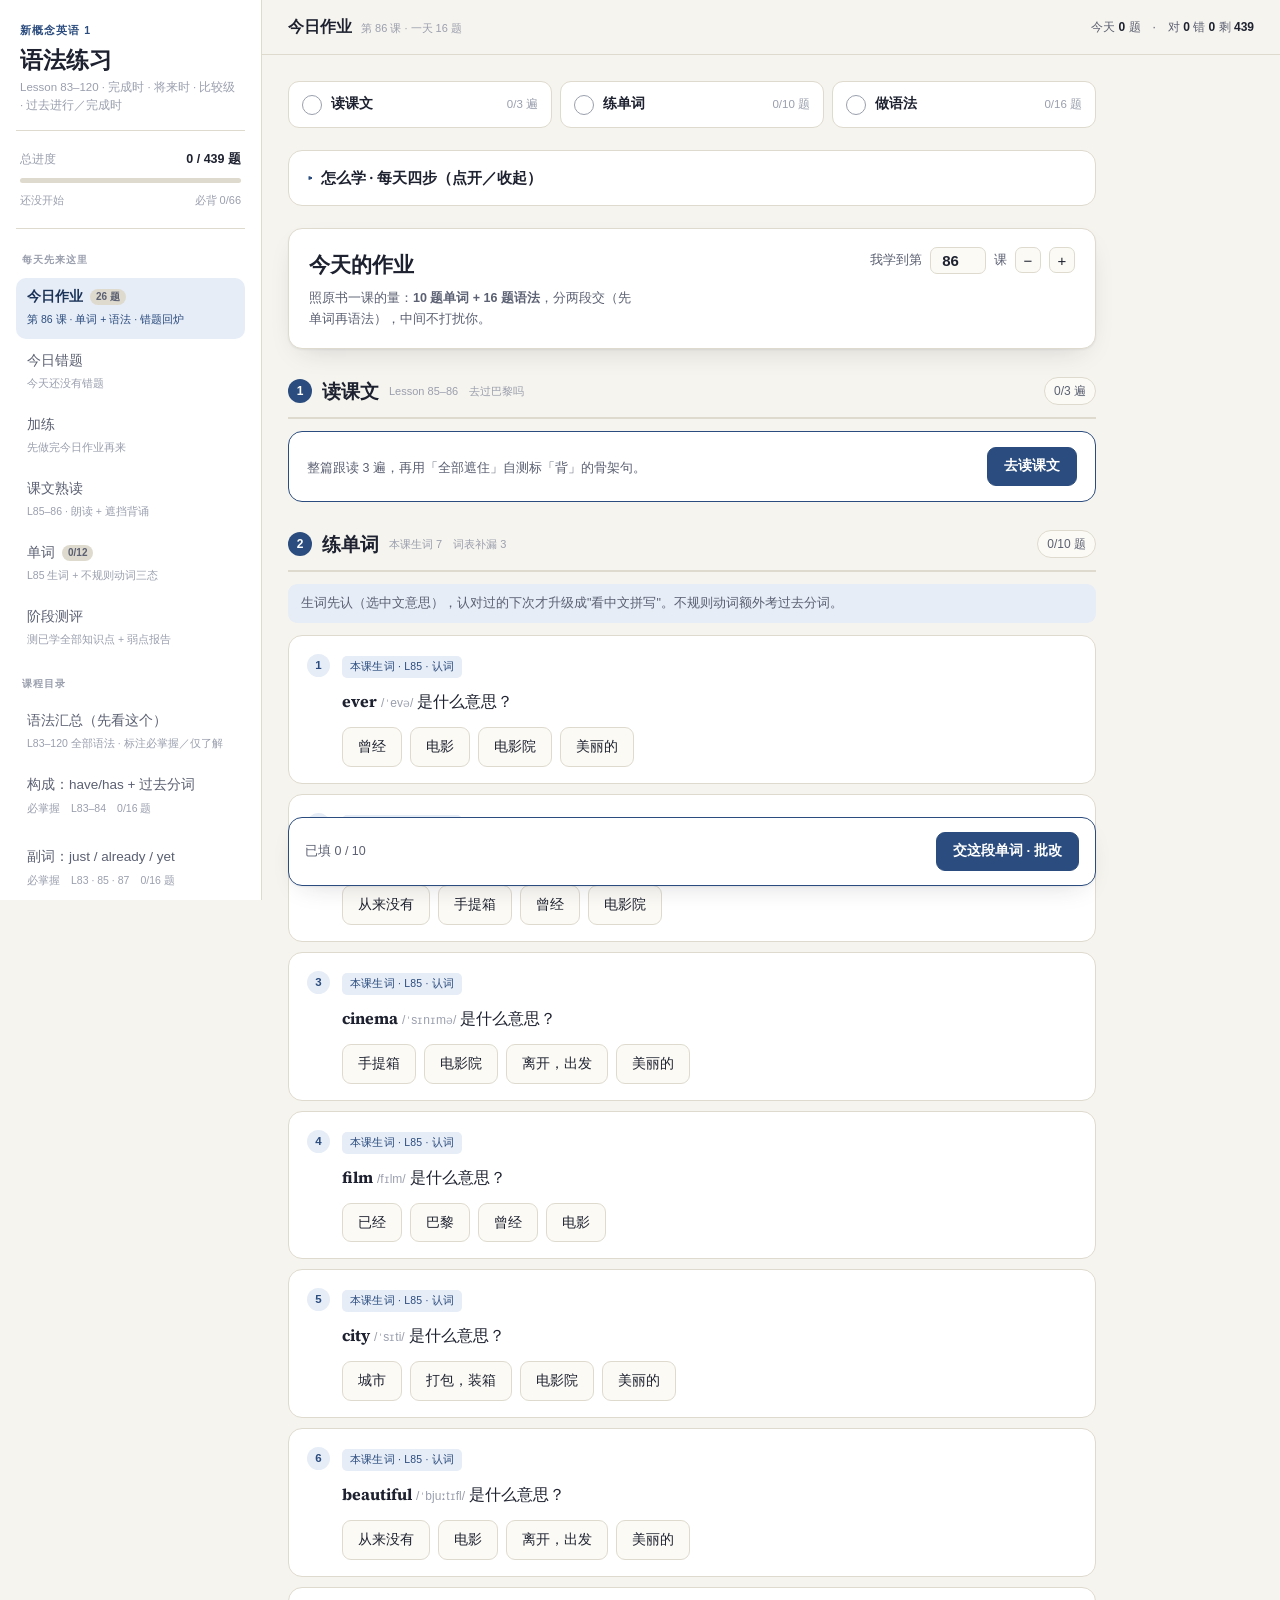
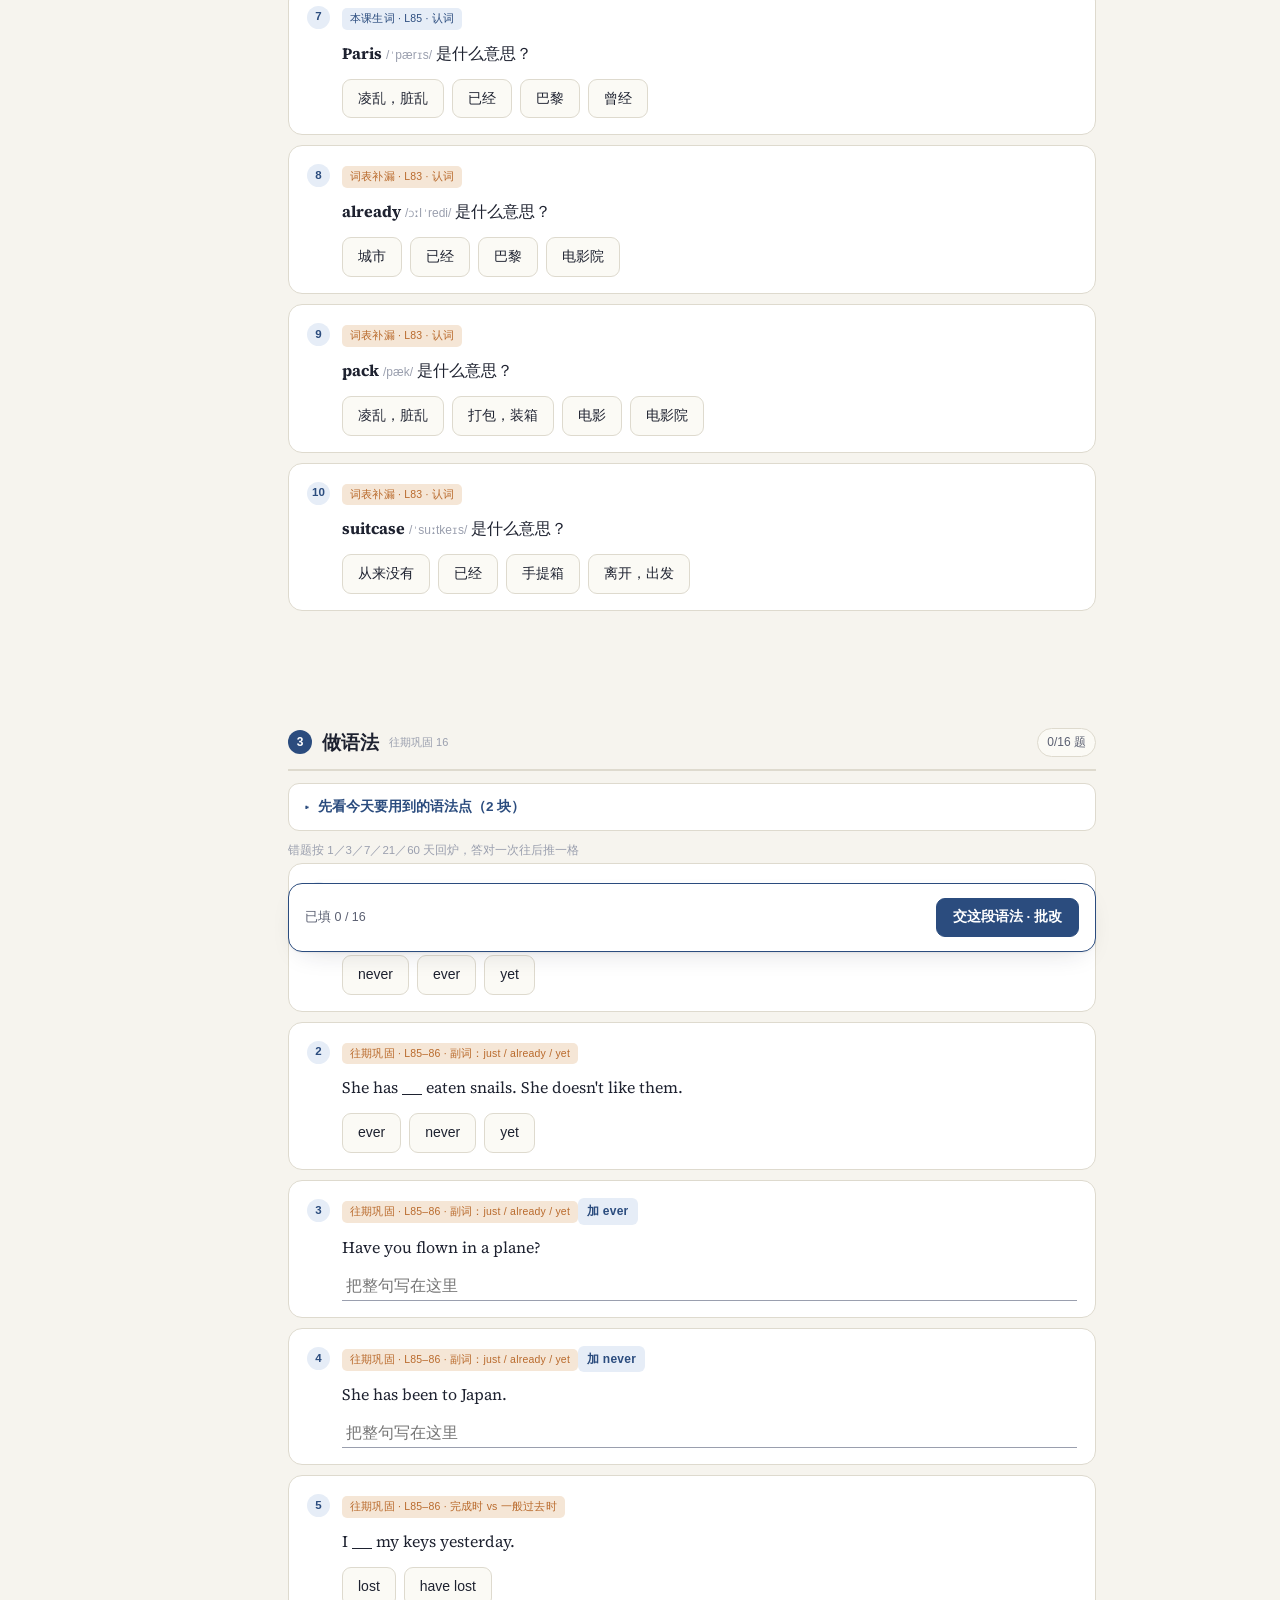
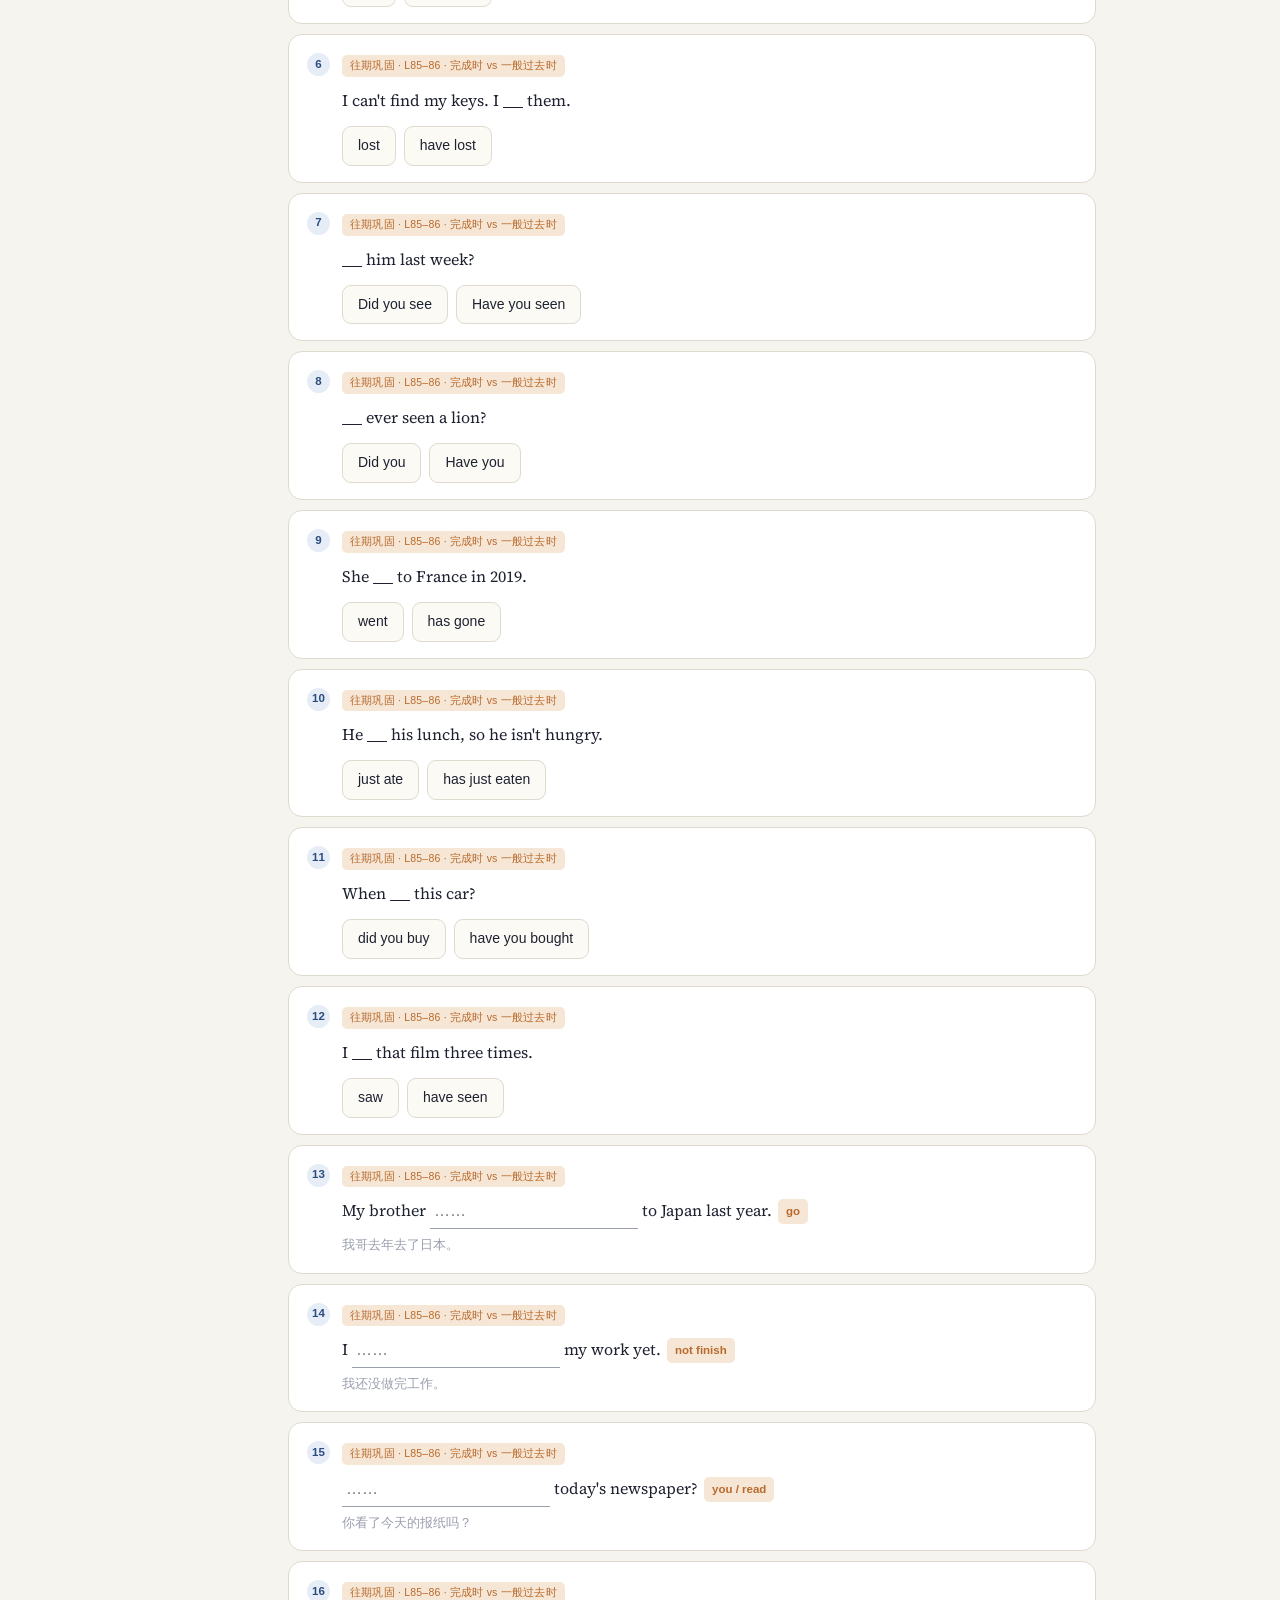
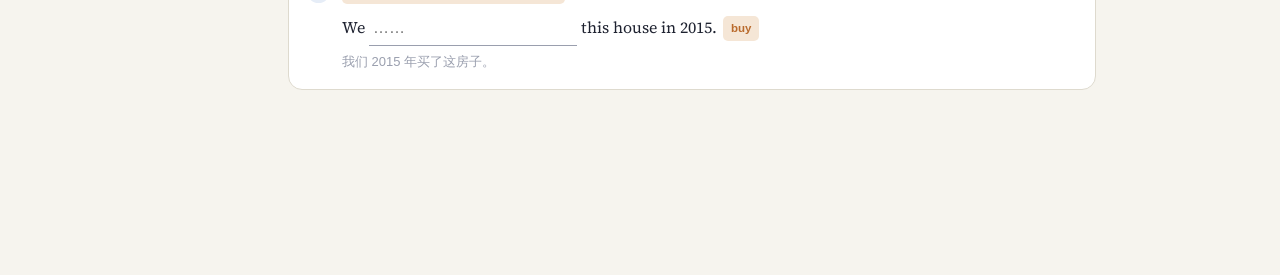
==== commit 3889ec9f: "新概念1语法练习：题库扩到 L120 - 新增 L83–L120 的课次与题目（题目数 220 → 468） - 当天作业清单一天之内固定，不再每次刷新重抽；全部答完进完成态 - 想多做走「加练」页，" ====
--- a/nce1-grammar/现在完成时-答题.html
+++ b/nce1-grammar/现在完成时-答题.html
@@ -6,7 +6,7 @@
 <title>新概念英语 1 · 语法练习</title>
 <link rel="preconnect" href="https://fonts.googleapis.com">
 <link rel="preconnect" href="https://fonts.gstatic.com" crossorigin>
-<link rel="stylesheet" href="https://fonts.googleapis.com/css2?family=Source+Serif+4:ital,opsz,wght@0,8..60,400;0,8..60,600;0,8..60,700;1,8..60,500&family=Inter:wght@400;500;600;700&family=IBM+Plex+Mono:wght@500;600&display=swap">
+<link rel="stylesheet" href="https://fonts.googleapis.com/css2?family=Source+Serif+4:ital,opsz,wght@0,8..60,400;0,8..60,600;0,8..60,700;1,8..60,500&display=swap">
 <style>
 *{box-sizing:border-box;margin:0;padding:0}
 :root{
@@ -17,8 +17,9 @@
   --radius:14px;
   --shadow:0 1px 2px rgba(30,34,48,.06), 0 10px 28px -14px rgba(30,34,48,.22);
   --font-display:'Source Serif 4','Songti SC','STSong',Georgia,serif;
-  --font-body:'Inter',-apple-system,BlinkMacSystemFont,'PingFang SC','Microsoft YaHei',sans-serif;
-  --font-mono:'IBM Plex Mono',ui-monospace,'SFMono-Regular',Menlo,monospace;
+  --font-body:-apple-system,BlinkMacSystemFont,'SF Pro Text','PingFang SC','Hiragino Sans GB','Microsoft YaHei',sans-serif;
+  /* 原来是 IBM Plex Mono 代码字；2026-09-20 改成苹方/系统无衬线，变量名保留 */
+  --font-mono:-apple-system,BlinkMacSystemFont,'SF Pro Text','PingFang SC','Hiragino Sans GB','Microsoft YaHei',sans-serif;
 }
 @media (prefers-color-scheme:dark){:root{
   --bg:#181a21; --card:#21242d; --card-2:#262a34; --ink:#edeae1; --ink2:#a7acbb; --ink3:#6e7385;
@@ -188,7 +189,7 @@
 .zh{color:var(--ink3);font-size:13px;margin-top:5px;font-family:var(--font-body)}
 .task{font-family:var(--font-mono);font-size:12px;letter-spacing:.02em;color:var(--accent);font-weight:600;
   margin-bottom:6px;background:var(--accent-soft);display:inline-block;padding:3px 9px;border-radius:6px}
-input[type=text]{font:inherit;font-family:var(--font-mono);font-size:15px;background:transparent;color:var(--ink);
+input[type=text]{font:inherit;font-family:var(--font-mono);font-size:16px;background:transparent;color:var(--ink);
   border:none;border-bottom:1.5px solid var(--ink3);padding:1px 4px;width:100%;outline:none}
 input[type=text]:focus{border-color:var(--accent)}
 input[type=text]:disabled{color:var(--ink2);border-style:dotted}
@@ -200,7 +201,7 @@
   position:sticky;bottom:14px;box-shadow:var(--shadow);z-index:4}
 .submit-counter{margin-right:auto;font-family:var(--font-mono);font-size:12.5px;color:var(--ink2);font-variant-numeric:tabular-nums}
 .opts{display:flex;flex-wrap:wrap;gap:8px;margin-top:10px}
-.opts button{font:inherit;font-family:var(--font-mono);font-size:13.5px;background:var(--card-2);border:1.5px solid var(--line);
+.opts button{font:inherit;font-family:var(--font-mono);font-size:14px;background:var(--card-2);border:1.5px solid var(--line);
   color:var(--ink);padding:7px 15px;border-radius:9px;cursor:pointer;transition:border-color .15s}
 .opts button:hover:not(:disabled){border-color:var(--accent)}
 .opts button:disabled{cursor:default;opacity:.55}
@@ -518,7 +519,7 @@
     <div class="brand">
       <div class="bk">新概念英语 1</div>
       <div class="bt">语法练习</div>
-      <div class="bl">Lesson 83–100 · 完成时 · 将来时 · 物主代词 · that 从句</div>
+      <div class="bl">Lesson 83–120 · 完成时 · 将来时 · 比较级 · 过去进行／完成时</div>
     </div>
 
     <div class="prog">
@@ -533,6 +534,8 @@
     <nav id="tabs"></nav>
     <div class="navsec">L91–100 新增</div>
     <nav id="tabs2"></nav>
+    <div class="navsec">L101–120 新增</div>
+    <nav id="tabs3"></nav>
     <div class="navsec">练习 · 数据</div>
     <nav id="tools"></nav>
 
@@ -1334,21 +1337,23 @@
    {stem:'You must be careful.', task:'改用 had better', ans:['You had better be careful',"You'd better be careful"], exp:'be 动词也用原形 be。', tag:'had better 的用法'},
    {stem:'We must catch the eight nineteen.', task:'改用 had better', ans:['We had better catch the eight nineteen',"We'd better catch the eight nineteen"], exp:'catch 保持原形，不能写 caught。', tag:'had better 的用法'},
   ]},
-  {name:'Exercise B · 用 in … time 回答（L96 B 同款）', inst:"照原书格式，用 'll + in … time 回答。", type:'rw', items:[
+  {name:'Exercise B · 用 in … time 回答（L96 B 同款）', inst:"照原书格式，用 'll + in … time 回答。", type:'rw',
+   demo:[{stem:"Tom flew to Stockholm a month ago. What about you?（a month's time）", lines:[
+     {label:'回答', s:"I'll fly to Stockholm in a month's time.", note:"问的是谁就用谁做主语 + 'll/will + 原形动词，最后套上括号里的 in … time。问 Jean 就写 She'll… 或 Jean will…"}]}], items:[
    {stem:'I went to Sydney a month ago. What about you?（a month\'s time）', task:'回答',
     ans:["I'll go to Sydney in a month's time",'I will go to Sydney in a month\'s time'],
     exp:"in a month's time = 一个月之后。配将来时 'll go（原形）。注意 month's 的撇号。", tag:"in … time 的用法"},
    {stem:'A train left for Geneva an hour ago. What about the next one?（an hour\'s time）', task:'回答',
-    ans:["It'll leave in an hour's time",'It will leave in an hour\'s time'],
+    ans:["It'll leave in an hour's time",'It will leave in an hour\'s time','The next one will leave in an hour\'s time','The next train will leave in an hour\'s time'],
     exp:"下一趟一小时后发车 → It'll leave in an hour's time。leave 保持原形。", tag:"in … time 的用法"},
    {stem:'Carol flew to Beijing two days ago. What about you?（two days\' time）', task:'回答',
     ans:["I'll fly to Beijing in two days' time",'I will fly to Beijing in two days\' time'],
     exp:"复数 days 的所有格撇号在 s 后面：two days' time。fly 保持原形。", tag:"in … time 的用法"},
    {stem:'Tom returned to Tokyo a week ago. What about Jean?（a week\'s time）', task:'回答',
-    ans:["She'll return to Tokyo in a week's time",'She will return to Tokyo in a week\'s time'],
-    exp:"Jean 是女性 → She'll return。in a week's time 一周之后。", tag:"in … time 的用法"},
+    ans:["She'll return to Tokyo in a week's time",'She will return to Tokyo in a week\'s time','Jean will return to Tokyo in a week\'s time',"Jean'll return to Tokyo in a week's time"],
+    exp:"问 Jean，就用 Jean（或代词 She）做主语 + 'll return。in a week's time 一周之后。", tag:"in … time 的用法"},
    {stem:'They arrived two weeks ago. What about their children?（two weeks\' time）', task:'回答',
-    ans:["They'll arrive in two weeks' time",'They will arrive in two weeks\' time'],
+    ans:["They'll arrive in two weeks' time",'They will arrive in two weeks\' time','Their children will arrive in two weeks\' time','The children will arrive in two weeks\' time'],
     exp:"two weeks' time 两周之后（撇号在 s 后）。arrive 原形。", tag:"in … time 的用法"},
    {stem:'He had a holiday last month. What about you?（a month\'s time）', task:'回答',
     ans:["I'll have a holiday in a month's time",'I will have a holiday in a month\'s time'],
@@ -1533,6 +1538,708 @@
 ]}
  ]
 }
+,
+{
+ id:'u13', tab:'间接引语 says that', les:'L101–102', lesson:'Lesson 102 What does he say? He says that…',
+ title:'单元 13 · 转述别人的话：He says that…',
+ gram:`
+  <h4>公式：把别人的原话搬进 says that 后面，人称跟着换</h4>
+  <div class="fml">
+   <div class="fmlrow"><span class="fmlt">转述</span><code>He / She <b>says that</b> + 原话（<b>I → he / she</b>，<b>my → his / her</b>，<b>we → they</b>）</code></div>
+   <div class="fmlrow"><span class="fmlt">问法</span><code><b>What does</b> he <b>say</b>?　→　He says that…</code></div>
+   <div class="fmlnote">主句是 <b>says</b>（现在时），从句的<b>时态不用变</b>，只换人称和动词的单复数：
+   <span class="eg">"I am having a wonderful holiday."</span> → <span class="eg">He says that he <b>is</b> having a wonderful holiday.</span></div>
+  </div>
+  <h4>人称换算表</h4>
+  <table class="tbl"><tr><th>原话里</th><th>转述成</th><th>例</th></tr>
+   <tr><td>I / my / me</td><td>he, she / his, her / him, her</td><td>"I have lost <b>my</b> key." → He says that <b>he</b> has lost <b>his</b> key.</td></tr>
+   <tr><td>we / our / us</td><td>they / their / them</td><td>"<b>We</b> are hungry." → They say that <b>they</b> are hungry.</td></tr>
+   <tr><td>you</td><td>看指谁，多数是 I / me</td><td>"I will help <b>you</b>." → He says that he will help <b>me</b>.</td></tr></table>
+  <h4>例句拆解</h4>
+  <div class="bd">
+   <div class="bdrow">
+    <span class="bdc s"><b>Jimmy</b><i>转述的是谁</i></span>
+    <span class="bdc v"><b>says</b><i>说（三单加 s）</i></span>
+    <span class="bdc a"><b>that</b></span>
+    <span class="bdc s"><b>he</b><i>I → he</i></span>
+    <span class="bdc v"><b>is having</b><i>am → is</i></span>
+    <span class="bdc x"><b>a wonderful holiday</b></span>
+   </div>
+   <div class="bdzh">吉米说他正在度一个很棒的假期。—— 原话是 <span class="eg">I am having a wonderful holiday.</span>：I 变 he，am 跟着变 is，其它照抄。</div>
+  </div>
+  <div class="caution"><span class="label">易错提醒</span>
+  ① 换了主语，动词也要跟着换：I have → he <b>has</b>；I feel → she <b>feels</b>。<br>
+  ② 物主代词别漏：<span class="no">✗ He says that he has lost my key.</span> → <span class="yes">✓ … lost <b>his</b> key.</span><br>
+  ③ 主句是 says 不是 said，从句时态照抄，别自作主张改成过去时。</div>`,
+ ex:[
+  {name:'Exercise A · 把原话改成 says that…（L102 A 同款）', inst:'照例改写：X says that + 原话，人称和动词跟着换。', type:'rw',
+   demo:[{stem:'Tom: "I am tired."', lines:[
+     {label:'转述', s:'Tom says that he is tired.', note:'I → he，am → is，其它照抄'}]}], items:[
+   {stem:'Jimmy: "I am having a wonderful holiday."', task:'改成 Jimmy says that…', ans:['Jimmy says that he is having a wonderful holiday','Jimmy says he is having a wonderful holiday'], exp:'I → he，am → is。', tag:'间接引语 says that'},
+   {stem:'Mary: "I have lost my umbrella."', task:'改成 Mary says that…', ans:['Mary says that she has lost her umbrella','Mary says she has lost her umbrella'], exp:'I → she，have → has，my → her，三处一起换。', tag:'间接引语 says that'},
+   {stem:'Tom: "I will come tomorrow."', task:'改成 Tom says that…', ans:['Tom says that he will come tomorrow',"Tom says that he'll come tomorrow",'Tom says he will come tomorrow',"Tom says he'll come tomorrow"], exp:'I → he；will come 不变。', tag:'间接引语 says that'},
+   {stem:'The children: "We are hungry."', task:'改成 The children say that…', ans:['The children say that they are hungry','The children say they are hungry'], exp:'主句主语是复数 → say（不加 s）；we → they，are 不变。', tag:'间接引语 says that'},
+   {stem:'Mr. Black: "My car is very old."', task:'改成 Mr. Black says that…', ans:['Mr. Black says that his car is very old','Mr. Black says his car is very old'], exp:'my → his，其它照抄。', tag:'间接引语 says that'},
+   {stem:'Sally: "I can\'t find my keys."', task:'改成 Sally says that…', ans:["Sally says that she can't find her keys",'Sally says that she cannot find her keys',"Sally says she can't find her keys"], exp:"I → she，my → her；can't 后面原形 find 不变。", tag:'间接引语 says that'},
+   {stem:'The twins: "We have finished our homework."', task:'改成 The twins say that…', ans:['The twins say that they have finished their homework','The twins say they have finished their homework'], exp:'we → they，our → their；they have（复数不用 has）。', tag:'间接引语 says that'},
+   {stem:'Jane: "I must go home now."', task:'改成 Jane says that…', ans:['Jane says that she must go home now','Jane says she must go home now'], exp:'I → she；must 没有人称变化。', tag:'间接引语 says that'},
+  ]},
+  {name:'Exercise B · 填换掉的那个词', inst:'把原话转述时，空里该填什么？只填一个词。', type:'fill', items:[
+   {stem:'"I like my new job," says Tom. → Tom says that ___ likes his new job.', hint:'I → ?', ans:['he'], exp:'转述 Tom 的话，I 变成 he。', tag:'间接引语 人称转换'},
+   {stem:'"My sister is a nurse," says Ann. → Ann says that ___ sister is a nurse.', hint:'my → ?', ans:['her'], exp:'Ann 是女的，my → her。', tag:'间接引语 人称转换'},
+   {stem:'"We are going to Paris," say the Smiths. → The Smiths say that ___ are going to Paris.', hint:'we → ?', ans:['they'], exp:'we → they。', tag:'间接引语 人称转换'},
+   {stem:'"I have lost my pen," says Jim. → Jim says that he ___ lost his pen.', hint:'have → ?', ans:['has'], exp:'主语变成 he，have 要跟着变 has。', tag:'间接引语 人称转换'},
+   {stem:'"I feel tired," says Mary. → Mary says that she ___ tired.', hint:'feel → ?', ans:['feels'], exp:'she 是第三人称单数，feel 加 s。', tag:'间接引语 人称转换'},
+   {stem:'"Our house is small," say the boys. → The boys say that ___ house is small.', hint:'our → ?', ans:['their'], exp:'our → their。', tag:'间接引语 人称转换'},
+  ]},
+  {name:'Exercise C · 选择', inst:'选出正确的形式。', type:'mc', items:[
+   {stem:'He says that he ___ a wonderful time.', opts:['is having','am having','are having'], ans:'is having', exp:'从句主语 he → is having。', tag:'间接引语 says that'},
+   {stem:'They ___ that they are hungry.', opts:['say','says'], ans:'say', exp:'主句主语 They 是复数 → say。', tag:'间接引语 says that'},
+   {stem:'Ann says that ___ mother is ill.', opts:['her','my','his'], ans:'her', exp:'转述 Ann（女）的话，my → her。', tag:'间接引语 人称转换'},
+   {stem:'Jimmy says that he ___ his key.', opts:['has lost','have lost'], ans:'has lost', exp:'he → has。', tag:'间接引语 人称转换'},
+   {stem:'What ___ he say?', opts:['does','do','is'], ans:'does', exp:'一般现在时问句，he 用 does；后面 say 原形。', tag:'间接引语 says that'},
+   {stem:'Tom says that he ___ come tomorrow.', opts:['will','wills','is will'], ans:'will', exp:'will 没有人称变化。', tag:'间接引语 says that'},
+  ]},
+  {name:'Exercise D · 回答 What does he say?（L102 B 同款）', inst:'用括号里的提示，写一句 He / She / They says that… 的完整回答。', type:'rw', items:[
+   {stem:'What does Tom say?（be / at the hotel）', task:'用 He says that… 回答', ans:['He says that he is at the hotel','He says he is at the hotel'], exp:'he + is。', tag:'间接引语 says that'},
+   {stem:'What does Mary say?（want / some water）', task:'用 She says that… 回答', ans:['She says that she wants some water','She says she wants some water'], exp:'she → wants 加 s。', tag:'间接引语 says that'},
+   {stem:'What do the boys say?（be / hungry）', task:'用 They say that… 回答', ans:['They say that they are hungry','They say they are hungry'], exp:'they + are；主句 say 不加 s。', tag:'间接引语 says that'},
+   {stem:'What does the doctor say?（will come / at once）', task:'用 He says that… 回答', ans:['He says that he will come at once',"He says that he'll come at once",'He says he will come at once'], exp:'will come 原形。', tag:'间接引语 says that'},
+  ]}
+ ]
+}
+
+,
+{
+ id:'u14', tab:'too / enough', les:'L103–104', lesson:'Lesson 104 too difficult / not easy enough',
+ title:'单元 14 · too 太…（做不了）  与  enough 够…（做得了）',
+ gram:`
+  <h4>两个公式，位置正好相反</h4>
+  <div class="fml">
+   <div class="fmlrow"><span class="fmlt">too</span><code><b>too</b> + 形容词（+ to do）＝ 太…（以至于不能）</code></div>
+   <div class="fmlrow"><span class="fmlt">enough</span><code>形容词 + <b>enough</b>（+ to do）＝ 够…（能够）</code></div>
+   <div class="fmlrow"><span class="fmlt">enough + 名词</span><code><b>enough</b> + 名词：enough money / enough time</code></div>
+   <div class="fmlnote"><b>too 在形容词前，enough 在形容词后</b>；enough 跟名词时又跑到名词前面。
+   too 带否定味道（太难了→做不了），enough 带肯定味道（够大→装得下）。</div>
+  </div>
+  <h4>例句拆解</h4>
+  <div class="bd">
+   <div class="bdrow">
+    <span class="bdc s"><b>The exam</b></span>
+    <span class="bdc v"><b>was</b></span>
+    <span class="bdc a"><b>too</b><i>太</i></span>
+    <span class="bdc x"><b>difficult</b><i>形容词</i></span>
+    <span class="bdc x"><b>(for me)</b><i>对谁来说</i></span>
+   </div>
+   <div class="bdzh">考试太难了（我做不来）。—— too 放在形容词前面。</div>
+  </div>
+  <div class="bd">
+   <div class="bdrow">
+    <span class="bdc s"><b>The questions</b></span>
+    <span class="bdc v"><b>were not</b></span>
+    <span class="bdc x"><b>easy</b><i>形容词</i></span>
+    <span class="bdc a"><b>enough</b><i>够</i></span>
+   </div>
+   <div class="bdzh">题目不够容易。—— enough 放在形容词<b>后面</b>，这是中文思维最容易放反的地方。</div>
+  </div>
+  <div class="caution"><span class="label">易错提醒</span>
+  ① <span class="no">✗ enough old</span> → <span class="yes">✓ old enough</span>；<span class="no">✗ money enough</span> → <span class="yes">✓ enough money</span>。<br>
+  ② too 后面不能直接跟名词：<span class="no">✗ too people</span> → <span class="yes">✓ too many people</span> / <span class="yes">✓ too much water</span>。<br>
+  ③ "太…而不能"用 too … to do，不要再加 can't：<span class="no">✗ too hot to can't drink</span>。</div>`,
+ ex:[
+  {name:'Exercise A · 填 too 或 enough（L104 A 同款）', inst:'空里填 too 或 enough。', type:'fill', items:[
+   {stem:"The exam was ___ difficult. I couldn't answer all the questions.", hint:'too / enough', ans:['too'], exp:'太难 → too + difficult。', tag:'too / enough'},
+   {stem:'This coat is not warm ___.', hint:'too / enough', ans:['enough'], exp:'不够暖 → warm + enough（放形容词后）。', tag:'too / enough'},
+   {stem:'He is ___ young to drive a car.', hint:'too / enough', ans:['too'], exp:'太小了不能开车 → too young to drive。', tag:'too / enough'},
+   {stem:'There is ___ food for everybody.', hint:'too / enough', ans:['enough'], exp:'足够的食物 → enough + 名词。', tag:'too / enough'},
+   {stem:'She is old ___ to go to school.', hint:'too / enough', ans:['enough'], exp:'够大了能上学 → old enough to go。', tag:'too / enough'},
+   {stem:'The tea is ___ hot to drink.', hint:'too / enough', ans:['too'], exp:'太烫喝不了 → too hot to drink。', tag:'too / enough'},
+   {stem:"I haven't got ___ money to buy this car.", hint:'too / enough', ans:['enough'], exp:'钱不够 → enough money。', tag:'too / enough'},
+   {stem:'The box is ___ heavy for me to carry.', hint:'too / enough', ans:['too'], exp:'太重我搬不动 → too heavy for me to carry。', tag:'too / enough'},
+   {stem:'Is the water warm ___ to swim in?', hint:'too / enough', ans:['enough'], exp:'够暖能游泳 → warm enough。', tag:'too / enough'},
+   {stem:'There are ___ many people here.', hint:'too / enough', ans:['too'], exp:'人太多 → too many + 可数名词。', tag:'too / enough'},
+  ]},
+  {name:'Exercise B · 两句并一句', inst:'把两句话用 too … to 或 … enough to 合成一句。', type:'rw',
+   demo:[{match:'too', stem:"The soup is very hot. I can't eat it.", lines:[
+     {label:'too', s:'The soup is too hot to eat.', note:'"很…所以不能" → too + 形容词 + to + 原形，后面不再写 it'}]},
+     {match:'enough', stem:'He is very strong. He can lift the box.', lines:[
+     {label:'enough', s:'He is strong enough to lift the box.', note:'"够…所以能" → 形容词 + enough + to + 原形'}]}], items:[
+   {stem:"The tea is very hot. I can't drink it.", task:'用 too … to 合成一句', ans:['The tea is too hot to drink','The tea is too hot for me to drink'], exp:'too hot to drink，句尾不用再写 it。', tag:'too … to / enough to'},
+   {stem:"He is very young. He can't drive.", task:'用 too … to 合成一句', ans:['He is too young to drive'], exp:'too young to drive。', tag:'too … to / enough to'},
+   {stem:"The box is very heavy. I can't lift it.", task:'用 too … to 合成一句', ans:['The box is too heavy to lift','The box is too heavy for me to lift'], exp:'too heavy (for me) to lift。', tag:'too … to / enough to'},
+   {stem:'She is very tall. She can reach the shelf.', task:'用 … enough to 合成一句', ans:['She is tall enough to reach the shelf'], exp:'tall enough to reach，enough 在形容词后。', tag:'too … to / enough to'},
+   {stem:'The water is warm. We can swim.', task:'用 … enough to 合成一句', ans:['The water is warm enough to swim in','The water is warm enough for us to swim in'], exp:'warm enough to swim in —— 句尾的 in 别丢（在水里游）。', tag:'too … to / enough to'},
+   {stem:'I have a lot of money. I can buy the car.', task:'用 enough + 名词 合成一句', ans:['I have enough money to buy the car',"I've got enough money to buy the car",'I have got enough money to buy the car'], exp:'enough money to buy，enough 跟名词时放名词前。', tag:'too … to / enough to'},
+  ]},
+  {name:'Exercise C · 选择', inst:'选出正确的说法。', type:'mc', items:[
+   {stem:'The exam was not easy ___.', opts:['enough','too'], ans:'enough', exp:'not easy enough 不够容易。', tag:'too / enough'},
+   {stem:"He didn't pass the exam. It was ___ difficult.", opts:['too','enough'], ans:'too', exp:'too difficult 太难。', tag:'too / enough'},
+   {stem:'Is there ___ tea for everybody?', opts:['enough','too'], ans:'enough', exp:'enough + 名词。', tag:'too / enough'},
+   {stem:'This room is ___ small for ten people.', opts:['too','enough'], ans:'too', exp:'too small for…', tag:'too / enough'},
+   {stem:"She isn't ___ to go to school.", opts:['old enough','enough old'], ans:'old enough', exp:'enough 放形容词后面。', tag:'too / enough'},
+   {stem:'We have ___ for everybody.', opts:['enough chairs','chairs enough'], ans:'enough chairs', exp:'enough 放名词前面。', tag:'too / enough'},
+  ]}
+ ]
+}
+
+,
+{
+ id:'u15', tab:'want sb to do / put it on', les:'L105–106', lesson:'Lesson 106 Tell him to… / Put it on',
+ title:'单元 15 · 让别人做事（tell / ask / want sb to do）与  put it on',
+ gram:`
+  <h4>公式一：让谁做什么</h4>
+  <div class="fml">
+   <div class="fmlrow"><span class="fmlt">肯定</span><code><b>tell / ask / want</b> + 人 + <b>to</b> + 动词原形</code></div>
+   <div class="fmlrow"><span class="fmlt">否定</span><code>tell / ask / want + 人 + <b>not to</b> + 动词原形</code></div>
+   <div class="fmlnote">tell 是"叫、吩咐"，ask 是"请"，want 是"想要"。三个的用法一模一样：后面接<b>人 + to do</b>。
+   否定把 <b>not</b> 放在 to 前面：<span class="eg">Tell him <b>not to</b> be late.</span></div>
+  </div>
+  <h4>公式二：动词短语里的代词要放中间</h4>
+  <div class="fml">
+   <div class="fmlrow"><span class="fmlt">名词</span><code>Put on <b>your coat</b>.　＝　Put <b>your coat</b> on.　（名词前后都行）</code></div>
+   <div class="fmlrow"><span class="fmlt">代词</span><code>Put <b>it</b> on.　　<span class="no">✗ Put on it.</span>　（代词只能放中间）</code></div>
+   <div class="fmlnote">put on 穿上 / take off 脱下 / turn on 打开 / turn off 关掉 / pick up 捡起 / put down 放下 —— 这一批短语动词，
+   宾语是 <b>it / them</b> 时一定放在两个词<b>中间</b>。</div>
+  </div>
+  <h4>例句拆解</h4>
+  <div class="bd">
+   <div class="bdrow">
+    <span class="bdc v"><b>Ask</b><i>请</i></span>
+    <span class="bdc s"><b>her</b><i>人（宾格）</i></span>
+    <span class="bdc a"><b>to</b></span>
+    <span class="bdc v"><b>type</b><i>原形</i></span>
+    <span class="bdc x"><b>this letter</b></span>
+   </div>
+   <div class="bdzh">请她把这封信打出来。—— 人用宾格（her，不是 she），动词用原形。</div>
+  </div>
+  <div class="caution"><span class="label">易错提醒</span>
+  ① <span class="no">✗ Tell him come here.</span> → <span class="yes">✓ Tell him <b>to</b> come here.</span><br>
+  ② <span class="no">✗ Tell him don't be late.</span> → <span class="yes">✓ Tell him <b>not to</b> be late.</span><br>
+  ③ <span class="no">✗ Take off them.</span> → <span class="yes">✓ Take <b>them</b> off.</span></div>`,
+ ex:[
+  {name:'Exercise A · 改成 Tell / Ask / Want + 人 + to do（L106 A 同款）', inst:'把引号里的命令改成一句话。', type:'rw',
+   demo:[{stem:'Tell her: "Wait here."', lines:[
+     {label:'改写', s:'Tell her to wait here.', note:'人 + to + 原形；否定句是 not to'}]}], items:[
+   {stem:'Tell him: "Come here."', task:'改写', ans:['Tell him to come here'], exp:'tell + him + to come。', tag:'tell / ask / want sb to do'},
+   {stem:'Ask her: "Type this letter."', task:'改写', ans:['Ask her to type this letter'], exp:'ask + her + to type。', tag:'tell / ask / want sb to do'},
+   {stem:'I want you: "Wait here."', task:'改写', ans:['I want you to wait here'], exp:'want + you + to wait。', tag:'tell / ask / want sb to do'},
+   {stem:'Tell them: "Don\'t make a noise."', task:'改写（否定）', ans:['Tell them not to make a noise'], exp:'否定：not to make。', tag:'tell / ask / want sb to do'},
+   {stem:'Ask him: "Open the window."', task:'改写', ans:['Ask him to open the window'], exp:'ask + him + to open。', tag:'tell / ask / want sb to do'},
+   {stem:'She wants me: "Post the letter."', task:'改写', ans:['She wants me to post the letter'], exp:'wants + me + to post。', tag:'tell / ask / want sb to do'},
+   {stem:'Tell Miss Jones: "Don\'t be late."', task:'改写（否定）', ans:['Tell Miss Jones not to be late'], exp:'not to be late。', tag:'tell / ask / want sb to do'},
+   {stem:'I want him: "Answer the phone."', task:'改写', ans:['I want him to answer the phone'], exp:'want + him + to answer。', tag:'tell / ask / want sb to do'},
+  ]},
+  {name:'Exercise B · 换成代词，放中间（L106 B 同款）', inst:'把名词换成括号里的代词，重写整句。', type:'rw',
+   demo:[{stem:'Put on your shoes.（them）', lines:[
+     {label:'改写', s:'Put them on.', note:'代词夹在 put 和 on 中间'}]}], items:[
+   {stem:'Put on your coat.（it）', task:'代词放中间', ans:['Put it on'], exp:'Put it on，不是 Put on it。', tag:'put it on 代词位置'},
+   {stem:'Take off your shoes.（them）', task:'代词放中间', ans:['Take them off'], exp:'Take them off。', tag:'put it on 代词位置'},
+   {stem:'Turn on the light.（it）', task:'代词放中间', ans:['Turn it on'], exp:'Turn it on。', tag:'put it on 代词位置'},
+   {stem:'Turn off the radio.（it）', task:'代词放中间', ans:['Turn it off'], exp:'Turn it off。', tag:'put it on 代词位置'},
+   {stem:'Pick up the books.（them）', task:'代词放中间', ans:['Pick them up'], exp:'Pick them up。', tag:'put it on 代词位置'},
+   {stem:'Put down the case.（it）', task:'代词放中间', ans:['Put it down'], exp:'Put it down。', tag:'put it on 代词位置'},
+   {stem:'Put on your gloves.（them）', task:'代词放中间', ans:['Put them on'], exp:'Put them on。', tag:'put it on 代词位置'},
+   {stem:'Take off your hat.（it）', task:'代词放中间', ans:['Take it off'], exp:'Take it off。', tag:'put it on 代词位置'},
+  ]},
+  {name:'Exercise C · 选择', inst:'选出正确的说法。', type:'mc', items:[
+   {stem:'Tell him ___ here.', opts:['to come','come','coming'], ans:'to come', exp:'tell sb to do。', tag:'tell / ask / want sb to do'},
+   {stem:'Ask her ___ late.', opts:['not to be','to not be',"don't be"], ans:'not to be', exp:'否定是 not to do。', tag:'tell / ask / want sb to do'},
+   {stem:'Put ___.', opts:['it on','on it'], ans:'it on', exp:'代词放中间。', tag:'put it on 代词位置'},
+   {stem:'Take ___.', opts:['them off','off them'], ans:'them off', exp:'代词放中间。', tag:'put it on 代词位置'},
+   {stem:'I want ___ this letter.', opts:['you to type','you type','that you type'], ans:'you to type', exp:'want sb to do。', tag:'tell / ask / want sb to do'},
+   {stem:'Pick ___.', opts:['it up','up it'], ans:'it up', exp:'代词放中间。', tag:'put it on 代词位置'},
+  ]}
+ ]
+}
+
+,
+{
+ id:'u16', tab:'比较级 -er than', les:'L107–108', lesson:'Lesson 108 bigger / smaller / more expensive + than',
+ title:'单元 16 · 比较级：谁比谁更…',
+ gram:`
+  <h4>公式：形容词变比较级 + than</h4>
+  <div class="fml">
+   <div class="fmlrow"><span class="fmlt">短词</span><code>形容词 + <b>-er</b> + <b>than</b>：small<b>er</b> than / cheap<b>er</b> than</code></div>
+   <div class="fmlrow"><span class="fmlt">长词</span><code><b>more</b> + 形容词 + <b>than</b>：<b>more</b> expensive than</code></div>
+   <div class="fmlrow"><span class="fmlt">加强</span><code><b>much</b> + 比较级：much bigger / much more expensive</code></div>
+  </div>
+  <h4>-er 的拼写规则</h4>
+  <table class="tbl"><tr><th>情况</th><th>规则</th><th>例</th></tr>
+   <tr><td>一般</td><td>直接加 -er</td><td>small → small<b>er</b>，cheap → cheap<b>er</b></td></tr>
+   <tr><td>以 e 结尾</td><td>只加 -r</td><td>large → large<b>r</b>，nice → nice<b>r</b></td></tr>
+   <tr><td>辅音 + y</td><td>y 变 i 加 -er</td><td>heavy → heav<b>ier</b>，easy → eas<b>ier</b></td></tr>
+   <tr><td>单元音 + 单辅音</td><td>双写末尾辅音</td><td>big → bi<b>gg</b>er，hot → ho<b>tt</b>er，thin → thi<b>nn</b>er</td></tr>
+   <tr><td>两个音节以上</td><td>前面加 more</td><td><b>more</b> expensive，<b>more</b> beautiful</td></tr></table>
+  <h4>例句拆解</h4>
+  <div class="bd">
+   <div class="bdrow">
+    <span class="bdc s"><b>This shirt</b></span>
+    <span class="bdc v"><b>is</b></span>
+    <span class="bdc x"><b>cheaper</b><i>cheap + er</i></span>
+    <span class="bdc a"><b>than</b><i>比</i></span>
+    <span class="bdc x"><b>that one</b><i>比的对象</i></span>
+   </div>
+   <div class="bdzh">这件衬衫比那件便宜。—— "one" 代替前面说过的 shirt，避免重复。</div>
+  </div>
+  <div class="caution"><span class="label">易错提醒</span>
+  ① 不能又加 more 又加 -er：<span class="no">✗ more bigger</span>。<br>
+  ② than 不是 then：<span class="no">✗ bigger then</span>。<br>
+  ③ 比较级前面加 much 不加 very：<span class="no">✗ very bigger</span> → <span class="yes">✓ much bigger</span>。</div>`,
+ ex:[
+  {name:'Exercise A · 写出比较级（L108 A 同款）', inst:'用括号里形容词的比较级填空。', type:'fill', items:[
+   {stem:'This box is ___ than that one.', hint:'big', ans:['bigger'], exp:'big 双写 g → bigger。', tag:'比较级拼写'},
+   {stem:'My case is ___ than yours.', hint:'small', ans:['smaller'], exp:'直接加 -er。', tag:'比较级拼写'},
+   {stem:'This shirt is ___ than that one.', hint:'cheap', ans:['cheaper'], exp:'直接加 -er。', tag:'比较级拼写'},
+   {stem:'Your bag is ___ than mine.', hint:'heavy', ans:['heavier'], exp:'y 变 i 加 -er。', tag:'比较级拼写'},
+   {stem:'Their house is ___ than ours.', hint:'large', ans:['larger'], exp:'以 e 结尾只加 r。', tag:'比较级拼写'},
+   {stem:'Today is ___ than yesterday.', hint:'hot', ans:['hotter'], exp:'双写 t → hotter。', tag:'比较级拼写'},
+   {stem:'This book is ___ than that one.', hint:'thin', ans:['thinner'], exp:'双写 n → thinner。', tag:'比较级拼写'},
+   {stem:'This question is ___ than the last one.', hint:'easy', ans:['easier'], exp:'y 变 i → easier。', tag:'比较级拼写'},
+   {stem:'My father is ___ than my mother.', hint:'old', ans:['older'], exp:'直接加 -er。', tag:'比较级拼写'},
+   {stem:'This café is ___ than that one.', hint:'nice', ans:['nicer'], exp:'以 e 结尾只加 r。', tag:'比较级拼写'},
+   {stem:'This dress is ___ than that one.', hint:'expensive', ans:['more expensive'], exp:'长词前面加 more。', tag:'比较级拼写'},
+   {stem:'Paris is ___ than my town.', hint:'beautiful', ans:['more beautiful'], exp:'长词前面加 more。', tag:'比较级拼写'},
+  ]},
+  {name:'Exercise B · 两句并一句（L108 B 同款）', inst:'用比较级 + than 把两句合成一句，以第一句的主语开头。', type:'rw',
+   demo:[{stem:'This book is thick. That book is thin.', lines:[
+     {label:'合并', s:'This book is thicker than that book.', note:'第一句主语开头 + 比较级 + than + 另一个；that book 也可以说 that one'}]}], items:[
+   {stem:'This box is big. That box is small.', task:'以 This box 开头', ans:['This box is bigger than that box','This box is bigger than that one'], exp:'bigger than。', tag:'比较级 + than'},
+   {stem:'Tom is tall. Jim is short.', task:'以 Tom 开头', ans:['Tom is taller than Jim'], exp:'taller than Jim。', tag:'比较级 + than'},
+   {stem:'This dress is expensive. That dress is cheap.', task:'以 This dress 开头', ans:['This dress is more expensive than that dress','This dress is more expensive than that one'], exp:'more expensive than。', tag:'比较级 + than'},
+   {stem:'My car is old. Your car is new.', task:'以 My car 开头', ans:['My car is older than your car','My car is older than yours'], exp:'older than yours（= your car）。', tag:'比较级 + than'},
+   {stem:'This road is wide. That road is narrow.', task:'以 This road 开头', ans:['This road is wider than that road','This road is wider than that one'], exp:'wide 以 e 结尾 → wider。', tag:'比较级 + than'},
+   {stem:'Ann is twenty. Jane is twenty-five.', task:'以 Jane 开头', ans:['Jane is older than Ann'], exp:'年纪大 → older than。', tag:'比较级 + than'},
+  ]},
+  {name:'Exercise C · 选择', inst:'选出正确的形式。', type:'mc', items:[
+   {stem:'This one is ___ than that one.', opts:['bigger','more big','biggest'], ans:'bigger', exp:'短词加 -er。', tag:'比较级拼写'},
+   {stem:'Your case is ___ than mine.', opts:['heavier','heavyer','more heavy'], ans:'heavier', exp:'y 变 i。', tag:'比较级拼写'},
+   {stem:'This dress is ___ expensive than that one.', opts:['more','much','very'], ans:'more', exp:'长词用 more。', tag:'比较级拼写'},
+   {stem:'A ship is ___ than a boat.', opts:['larger','more large','largest'], ans:'larger', exp:'large → larger。', tag:'比较级拼写'},
+   {stem:'Tom is much ___ than Jim.', opts:['taller','more tall','tall'], ans:'taller', exp:'much + 比较级。', tag:'比较级 + than'},
+   {stem:'This coat is smaller ___ that one.', opts:['than','then','as'], ans:'than', exp:'比较级配 than。', tag:'比较级 + than'},
+  ]}
+ ]
+}
+
+,
+{
+ id:'u17', tab:'more / less / fewer · better / worse', les:'L109–110', lesson:'Lesson 110 more than / less than / fewer than',
+ title:'单元 17 · 数量比较：more / less / fewer  与  不规则比较级',
+ gram:`
+  <h4>数量怎么比</h4>
+  <div class="fml">
+   <div class="fmlrow"><span class="fmlt">更多</span><code><b>more</b> + 名词 + than　（可数不可数都用 more）</code></div>
+   <div class="fmlrow"><span class="fmlt">更少</span><code><b>less</b> + 不可数（less sugar）　｜　<b>fewer</b> + 可数复数（fewer books）</code></div>
+   <div class="fmlrow"><span class="fmlt">一点</span><code><b>a little</b> + 不可数（a little milk）　｜　<b>a few</b> + 可数复数（a few people）</code></div>
+  </div>
+  <h4>四个不规则比较级（必背）</h4>
+  <table class="tbl"><tr><th>原级</th><th>比较级</th><th>例</th></tr>
+   <tr><td>good</td><td><b>better</b></td><td>This coffee is better than that.</td></tr>
+   <tr><td>bad</td><td><b>worse</b></td><td>My cold is worse today.</td></tr>
+   <tr><td>much / many</td><td><b>more</b></td><td>I have more money than you.</td></tr>
+   <tr><td>little</td><td><b>less</b></td><td>She has less time than I have.</td></tr></table>
+  <h4>例句拆解</h4>
+  <div class="bd">
+   <div class="bdrow">
+    <span class="bdc s"><b>Tom</b></span>
+    <span class="bdc v"><b>has</b></span>
+    <span class="bdc x"><b>fewer</b><i>更少（可数）</i></span>
+    <span class="bdc x"><b>books</b><i>复数</i></span>
+    <span class="bdc a"><b>than</b></span>
+    <span class="bdc x"><b>Jim</b></span>
+   </div>
+   <div class="bdzh">汤姆的书比吉姆少。—— books 可数 → fewer；换成 sugar 这种不可数就用 less。</div>
+  </div>
+  <div class="caution"><span class="label">易错提醒</span>
+  ① <span class="no">✗ gooder / badder / more good</span> → <span class="yes">✓ better / worse</span>。<br>
+  ② a little 配不可数，a few 配可数：<span class="no">✗ a few sugar</span> → <span class="yes">✓ a little sugar</span>。<br>
+  ③ "少于那个" 说 <span class="yes">less than that</span>，不是 <span class="no">✗ little than that</span>。</div>`,
+ ex:[
+  {name:'Exercise A · 选择 a little / a few / less / fewer / more（L110 A 同款）', inst:'选出正确的词。', type:'mc', items:[
+   {stem:'How much sugar? Just ___.', opts:['a little','a few'], ans:'a little', exp:'sugar 不可数 → a little。', tag:'a little / a few'},
+   {stem:'There are ___ people here today.', opts:['a few','a little'], ans:'a few', exp:'people 可数 → a few。', tag:'a little / a few'},
+   {stem:'I want ___ coffee than you.', opts:['less','fewer'], ans:'less', exp:'coffee 不可数 → less。', tag:'less / fewer'},
+   {stem:'She has ___ books than I have.', opts:['fewer','less'], ans:'fewer', exp:'books 可数 → fewer。', tag:'less / fewer'},
+   {stem:'He drinks ___ milk than tea.', opts:['more','many'], ans:'more', exp:'比较用 more，many 不能加 than。', tag:'less / fewer'},
+   {stem:'This film is ___ than that one.', opts:['better','gooder','more good'], ans:'better', exp:'good → better。', tag:'不规则比较级'},
+   {stem:'My English is ___ than his.', opts:['worse','badder','more bad'], ans:'worse', exp:'bad → worse。', tag:'不规则比较级'},
+   {stem:'Two teaspoonfuls? No, ___ than that.', opts:['less','fewer','little'], ans:'less', exp:'糖不可数 → less than that。', tag:'less / fewer'},
+  ]},
+  {name:'Exercise B · 不规则比较级填空', inst:'用括号里词的比较级填空。', type:'fill', items:[
+   {stem:'This coffee is ___ than that.', hint:'good', ans:['better'], exp:'good → better。', tag:'不规则比较级'},
+   {stem:'The weather today is ___ than yesterday.', hint:'bad', ans:['worse'], exp:'bad → worse。', tag:'不规则比较级'},
+   {stem:'I have ___ money than you.', hint:'much', ans:['more'], exp:'much → more。', tag:'不规则比较级'},
+   {stem:'She has ___ time than I have.', hint:'little', ans:['less'], exp:'little → less。', tag:'不规则比较级'},
+   {stem:'There are ___ mistakes in this letter.', hint:'few', ans:['fewer'], exp:'few → fewer（可数）。', tag:'不规则比较级'},
+   {stem:'He eats ___ than his brother.', hint:'much', ans:['more'], exp:'much → more。', tag:'不规则比较级'},
+   {stem:"Tom's work is ___ than Jim's.", hint:'good', ans:['better'], exp:'good → better。', tag:'不规则比较级'},
+   {stem:'My cold is ___ today.', hint:'bad', ans:['worse'], exp:'bad → worse。', tag:'不规则比较级'},
+  ]},
+  {name:'Exercise C · 两句并一句', inst:'按提示用 more / less / fewer / better / worse 合成一句。', type:'rw', items:[
+   {stem:'I have some money. You have a lot of money.', task:'用 more，以 You 开头', ans:['You have more money than I have','You have more money than me','You have more money than I'], exp:'more money than。', tag:'less / fewer'},
+   {stem:'Tom has three books. Jim has ten books.', task:'用 fewer，以 Tom 开头', ans:['Tom has fewer books than Jim'], exp:'books 可数 → fewer。', tag:'less / fewer'},
+   {stem:'This tea is good. That tea is bad.', task:'用 better，以 This tea 开头', ans:['This tea is better than that tea','This tea is better than that one','This tea is better than that'], exp:'better than。', tag:'不规则比较级'},
+   {stem:'Your work is bad. My work is very bad.', task:'用 worse，以 My work 开头', ans:['My work is worse than yours','My work is worse than your work'], exp:'worse than yours。', tag:'不规则比较级'},
+   {stem:'I drink a little coffee. He drinks a lot.', task:'用 less，以 I 开头', ans:['I drink less coffee than he does','I drink less coffee than him','I drink less coffee than he'], exp:'coffee 不可数 → less。', tag:'less / fewer'},
+   {stem:'There are five chairs. There are eight people.', task:'用 fewer，以 There are 开头', ans:['There are fewer chairs than people'], exp:'fewer chairs than people。', tag:'less / fewer'},
+  ]}
+ ]
+}
+
+,
+{
+ id:'u18', tab:'最高级 the -est / as…as', les:'L111–112', lesson:'Lesson 112 the most expensive / the cheapest / as … as',
+ title:'单元 18 · 最高级（三个以上比出"最"）与  as … as（一样）',
+ gram:`
+  <h4>公式</h4>
+  <div class="fml">
+   <div class="fmlrow"><span class="fmlt">最高级</span><code><b>the</b> + 形容词 <b>-est</b>　｜　<b>the most</b> + 长形容词　（+ in / of …）</code></div>
+   <div class="fmlrow"><span class="fmlt">一样</span><code><b>as</b> + 形容词原级 + <b>as</b>：as tall as</code></div>
+   <div class="fmlrow"><span class="fmlt">不如</span><code><b>not as</b> + 原级 + <b>as</b>：not as big as（＝ 比它小）</code></div>
+   <div class="fmlnote">两个比 → 比较级 + than；三个以上比出"最" → <b>the</b> + 最高级。
+   as … as 中间放<b>原级</b>，不加 -er 也不加 -est。</div>
+  </div>
+  <h4>最高级拼写（和比较级同一套规则）</h4>
+  <table class="tbl"><tr><th>原级</th><th>比较级</th><th>最高级</th></tr>
+   <tr><td>cheap</td><td>cheaper</td><td>the cheap<b>est</b></td></tr>
+   <tr><td>large</td><td>larger</td><td>the larg<b>est</b></td></tr>
+   <tr><td>big</td><td>bigger</td><td>the bi<b>ggest</b></td></tr>
+   <tr><td>easy</td><td>easier</td><td>the eas<b>iest</b></td></tr>
+   <tr><td>expensive</td><td>more expensive</td><td>the <b>most</b> expensive</td></tr>
+   <tr><td>good / bad</td><td>better / worse</td><td>the <b>best</b> / the <b>worst</b></td></tr></table>
+  <h4>例句拆解</h4>
+  <div class="bd">
+   <div class="bdrow">
+    <span class="bdc s"><b>This</b></span>
+    <span class="bdc v"><b>is</b></span>
+    <span class="bdc a"><b>the</b><i>最高级前必有</i></span>
+    <span class="bdc x"><b>most expensive</b><i>长词用 most</i></span>
+    <span class="bdc x"><b>model</b></span>
+    <span class="bdc x"><b>in the shop</b><i>范围</i></span>
+   </div>
+   <div class="bdzh">这是店里最贵的型号。—— 最高级前面的 the 不能丢，后面常跟 in / of 说明范围。</div>
+  </div>
+  <div class="caution"><span class="label">易错提醒</span>
+  ① <span class="no">✗ the more expensive model in the shop</span> → 三个以上比要用 <span class="yes">✓ the most</span>。<br>
+  ② <span class="no">✗ as taller as</span> → <span class="yes">✓ as tall as</span>（原级）。<br>
+  ③ <span class="no">✗ goodest / bestest</span> → <span class="yes">✓ the best</span>。</div>`,
+ ex:[
+  {name:'Exercise A · 写出最高级（L112 A 同款）', inst:'用括号里形容词的最高级填空（the 已经给出）。', type:'fill', items:[
+   {stem:'This is the ___ model in the shop.', hint:'expensive', ans:['most expensive'], exp:'长词 → most expensive。', tag:'最高级拼写'},
+   {stem:'This is the ___ shirt I have.', hint:'cheap', ans:['cheapest'], exp:'直接加 -est。', tag:'最高级拼写'},
+   {stem:'It is the ___ box of all.', hint:'big', ans:['biggest'], exp:'双写 g → biggest。', tag:'最高级拼写'},
+   {stem:'He is the ___ student in the class.', hint:'good', ans:['best'], exp:'good → best。', tag:'最高级拼写'},
+   {stem:'This is the ___ film I have ever seen.', hint:'bad', ans:['worst'], exp:'bad → worst。', tag:'最高级拼写'},
+   {stem:'London is the ___ city in England.', hint:'large', ans:['largest'], exp:'以 e 结尾只加 st。', tag:'最高级拼写'},
+   {stem:'August is the ___ month of the year.', hint:'hot', ans:['hottest'], exp:'双写 t → hottest。', tag:'最高级拼写'},
+   {stem:'This is the ___ question in the exam.', hint:'easy', ans:['easiest'], exp:'y 变 i → easiest。', tag:'最高级拼写'},
+   {stem:'Tom is the ___ boy in the family.', hint:'tall', ans:['tallest'], exp:'直接加 -est。', tag:'最高级拼写'},
+   {stem:'She is the ___ girl in the town.', hint:'beautiful', ans:['most beautiful'], exp:'长词 → most beautiful。', tag:'最高级拼写'},
+   {stem:'This is the ___ room in the house.', hint:'small', ans:['smallest'], exp:'直接加 -est。', tag:'最高级拼写'},
+   {stem:'Mr. Black is the ___ man in the village.', hint:'old', ans:['oldest'], exp:'直接加 -est。', tag:'最高级拼写'},
+  ]},
+  {name:'Exercise B · 用 as … as 合成一句（L112 B 同款）', inst:'两句合成一句：一样用 as … as，不如用 not as … as，以第一句主语开头。', type:'rw',
+   demo:[{match:'not as', stem:'This box is 5 kg. That box is 8 kg.', lines:[
+     {label:'不如', s:'This box is not as heavy as that box.', note:'not as … as ＝ 比它轻；that box 也可以说 that one'}]},
+     {match:'as', stem:'Tom is 1.70 m tall. Jim is 1.70 m tall.', lines:[
+     {label:'一样', s:'Tom is as tall as Jim.', note:'as + 原级 + as，不用比较级'}]}], items:[
+   {stem:'Tom is 1.70 m tall. Jim is 1.70 m tall.', task:'用 as … as，以 Tom 开头', ans:['Tom is as tall as Jim'], exp:'as tall as。', tag:'as … as'},
+   {stem:'This box is 5 kg. That box is 8 kg.', task:'用 not as … as，以 This box 开头', ans:['This box is not as heavy as that box','This box is not as heavy as that one',"This box isn't as heavy as that box","This box isn't as heavy as that one"], exp:'not as heavy as。', tag:'as … as'},
+   {stem:'This model costs £500. That model costs £500.', task:'用 as … as（expensive），以 This model 开头', ans:['This model is as expensive as that model','This model is as expensive as that one'], exp:'as expensive as，长词也不加 more。', tag:'as … as'},
+   {stem:'My bag is small. Your bag is big.', task:'用 not as … as，以 My bag 开头', ans:['My bag is not as big as yours','My bag is not as big as your bag',"My bag isn't as big as yours","My bag isn't as big as your bag"], exp:'not as big as yours。', tag:'as … as'},
+   {stem:'The tea is hot. The coffee is hot.', task:'用 as … as，以 The tea 开头', ans:['The tea is as hot as the coffee'], exp:'as hot as。', tag:'as … as'},
+   {stem:'Ann is twenty. Mary is thirty.', task:'用 not as … as（old），以 Ann 开头', ans:['Ann is not as old as Mary',"Ann isn't as old as Mary"], exp:'not as old as ＝ 比她小。', tag:'as … as'},
+  ]},
+  {name:'Exercise C · 选择', inst:'选出正确的形式。', type:'mc', items:[
+   {stem:'This is ___ expensive model.', opts:['the most','the more','most'], ans:'the most', exp:'最高级 the most。', tag:'最高级拼写'},
+   {stem:'He is the ___ boy in the class.', opts:['tallest','taller','most tall'], ans:'tallest', exp:'短词 -est。', tag:'最高级拼写'},
+   {stem:'This one is as ___ as that one.', opts:['cheap','cheaper','cheapest'], ans:'cheap', exp:'as … as 中间用原级。', tag:'as … as'},
+   {stem:'It is not ___ big as that one.', opts:['as','than','more'], ans:'as', exp:'not as … as。', tag:'as … as'},
+   {stem:"It's the ___ film of the year.", opts:['best','goodest','most good'], ans:'best', exp:'good → best。', tag:'最高级拼写'},
+   {stem:'Which is the ___ of the three?', opts:['cheapest','cheaper','cheap'], ans:'cheapest', exp:'三个 → 最高级。', tag:'最高级拼写'},
+  ]}
+ ]
+}
+
+,
+{
+ id:'u19', tab:'some / any / none · So do I', les:'L113–114', lesson:'Lesson 114 Have you got any…? I have got none. / So am I.',
+ title:'单元 19 · some / any / none  与  So do I / Neither do I',
+ gram:`
+  <h4>公式一：有一些 / 有没有 / 一个没有</h4>
+  <div class="fml">
+   <div class="fmlrow"><span class="fmlt">肯定</span><code>I've got <b>some</b> change.</code></div>
+   <div class="fmlrow"><span class="fmlt">疑问·否定</span><code>Have you got <b>any</b> change?　／　I haven't got <b>any</b>.</code></div>
+   <div class="fmlrow"><span class="fmlt">一个没有</span><code>I've got <b>none</b>.　（none 单独用，后面不跟名词）</code></div>
+   <div class="fmlnote">some 用在肯定句；any 用在疑问句和否定句；<b>none</b> 是"一个也没有"，可以单独回答：How much? — None.</div>
+  </div>
+  <h4>公式二："我也是"</h4>
+  <div class="fml">
+   <div class="fmlrow"><span class="fmlt">肯定接</span><code><b>So</b> + 助动词 + 主语：So am I. / So do I. / So has he. / So can they.</code></div>
+   <div class="fmlrow"><span class="fmlt">否定接</span><code><b>Neither</b> + 助动词 + 主语：Neither am I. / Neither do I. / Neither has he.</code></div>
+   <div class="fmlnote">助动词跟着前一句走：前一句是 <b>am / is / are</b> 就用 be；是 <b>have got / has</b> 就用 have / has；
+   是一般动词（like, want）就用 <b>do / does / did</b>；是 can / will 就照用 can / will。<b>主语放最后</b>。</div>
+  </div>
+  <h4>例句拆解</h4>
+  <div class="bd">
+   <div class="bdrow">
+    <span class="bdc x"><b>I like coffee.</b><i>前一句：一般动词</i></span>
+    <span class="bdc a"><b>So</b><i>也</i></span>
+    <span class="bdc v"><b>does</b><i>跟 Tom 一致</i></span>
+    <span class="bdc s"><b>Tom</b><i>主语放最后</i></span>
+   </div>
+   <div class="bdzh">我喜欢咖啡。汤姆也是。—— like 是一般动词 → 用 do；Tom 三单 → does。</div>
+  </div>
+  <div class="caution"><span class="label">易错提醒</span>
+  ① <span class="no">✗ So I am.</span> → <span class="yes">✓ So am I.</span>（主语在最后）。<br>
+  ② 前一句否定就用 Neither：<span class="no">✗ So don't I.</span> → <span class="yes">✓ Neither do I.</span><br>
+  ③ <span class="no">✗ I haven't got some.</span> → <span class="yes">✓ I haven't got any.</span> / <span class="yes">✓ I've got none.</span></div>`,
+ ex:[
+  {name:'Exercise A · 填 some / any / none（L114 A 同款）', inst:'空里填 some、any 或 none。', type:'fill', items:[
+   {stem:'Have you got ___ small change?', hint:'some / any / none', ans:['any'], exp:'疑问句用 any。', tag:'some / any / none'},
+   {stem:"I'm sorry. I've got ___.", hint:'一个也没有', ans:['none'], exp:'一个也没有 → none 单独用。', tag:'some / any / none'},
+   {stem:"I've got ___ coins in my pocket.", hint:'some / any / none', ans:['some'], exp:'肯定句用 some。', tag:'some / any / none'},
+   {stem:"There isn't ___ milk in the fridge.", hint:'some / any / none', ans:['any'], exp:'否定句用 any。', tag:'some / any / none'},
+   {stem:'Would you like ___ tea?', hint:'客气地请人喝', ans:['some'], exp:'请人吃喝的问句用 some（期待对方说 yes）。', tag:'some / any / none'},
+   {stem:'How many notes have you got? — ___.', hint:'一张也没有', ans:['none'], exp:'单独回答"一个没有" → None。', tag:'some / any / none'},
+   {stem:'Are there ___ passengers on the bus?', hint:'some / any / none', ans:['any'], exp:'疑问句用 any。', tag:'some / any / none'},
+   {stem:"I haven't got ___ bread.", hint:'some / any / none', ans:['any'], exp:'否定句用 any。', tag:'some / any / none'},
+  ]},
+  {name:'Exercise B · 用 So / Neither 接一句（L114 B 同款）', inst:'照例用括号里的人写"…也是"。', type:'rw',
+   demo:[{match:'So', stem:'I am tired.（Tom）', lines:[
+     {label:'肯定', s:'So is Tom.', note:'前一句 am → be 动词，跟 Tom 一致用 is，主语放最后'}]},
+     {match:'Neither', stem:"I don't like fish.（Tom）", lines:[
+     {label:'否定', s:'Neither does Tom.', note:"前一句否定 → Neither；don't like 是一般动词 → does"}]}], items:[
+   {stem:'I like coffee.（Tom）', task:'用 So 接', ans:['So does Tom'], exp:'like 一般动词 → does Tom。', tag:'So / Neither'},
+   {stem:'I can swim.（my sister）', task:'用 So 接', ans:['So can my sister'], exp:'can 照用。', tag:'So / Neither'},
+   {stem:"I haven't got any change.（Jim）", task:'用 Neither 接', ans:['Neither has Jim'], exp:"haven't got → has（Jim 三单）。", tag:'So / Neither'},
+   {stem:'She is a nurse.（her sister）', task:'用 So 接', ans:['So is her sister'], exp:'is → is。', tag:'So / Neither'},
+   {stem:"They don't like fish.（we）", task:'用 Neither 接', ans:['Neither do we'], exp:"don't → do we。", tag:'So / Neither'},
+   {stem:'He went to Paris last year.（I）', task:'用 So 接', ans:['So did I'], exp:'went 过去时 → did。', tag:'So / Neither'},
+   {stem:"I can't drive.（my wife）", task:'用 Neither 接', ans:['Neither can my wife'], exp:"can't → Neither can。", tag:'So / Neither'},
+   {stem:'We have seen that film.（they）', task:'用 So 接', ans:['So have they'], exp:'have seen → have they。', tag:'So / Neither'},
+  ]},
+  {name:'Exercise C · 选择', inst:'选出正确的接法。', type:'mc', items:[
+   {stem:"I've got some money. ___.", opts:['So have I','So do I','So am I'], ans:'So have I', exp:"have got → have。", tag:'So / Neither'},
+   {stem:"He doesn't like tea. ___.", opts:['Neither do I',"Neither don't I",'So do I'], ans:'Neither do I', exp:'否定接 Neither do I。', tag:'So / Neither'},
+   {stem:'Have you got ___ change?', opts:['any','some','none'], ans:'any', exp:'疑问句 any。', tag:'some / any / none'},
+   {stem:'— How much money have you got? — ___.', opts:['None','Any','No'], ans:'None', exp:'单独回答用 None。', tag:'some / any / none'},
+   {stem:"She can't come. ___.", opts:['Neither can he','Neither he can','So can he'], ans:'Neither can he', exp:'主语在最后。', tag:'So / Neither'},
+   {stem:"I'm tired. ___.", opts:['So am I','So I am','So do I'], ans:'So am I', exp:'am → So am I。', tag:'So / Neither'},
+  ]}
+ ]
+}
+
+,
+{
+ id:'u20', tab:'someone / anyone / nothing', les:'L115–116', lesson:'Lesson 116 someone / anyone / no one / everyone / something / anything / nothing',
+ title:'单元 20 · 不定代词：某人 / 任何人 / 没人 / 每个人',
+ gram:`
+  <h4>一张表：人 与 物，各四个</h4>
+  <table class="tbl"><tr><th></th><th>肯定句</th><th>疑问 · 否定</th><th>没有</th><th>全部</th></tr>
+   <tr><td><b>人</b></td><td>someone / somebody</td><td>anyone / anybody</td><td>no one / nobody</td><td>everyone / everybody</td></tr>
+   <tr><td><b>物</b></td><td>something</td><td>anything</td><td>nothing</td><td>everything</td></tr></table>
+  <div class="fml">
+   <div class="fmlnote">规律和 some / any 一样：<b>肯定用 some-，疑问否定用 any-</b>。
+   <b>no- 自己就是否定</b>，句子里不再加 not；这一批词做主语时都算<b>单数</b>：Everyone <b>is</b> here. / Nobody <b>knows</b>.</div>
+  </div>
+  <h4>例句拆解</h4>
+  <div class="bd">
+   <div class="bdrow">
+    <span class="bdc s"><b>There</b></span>
+    <span class="bdc v"><b>isn't</b><i>否定</i></span>
+    <span class="bdc x"><b>anyone</b><i>否定句用 any-</i></span>
+    <span class="bdc x"><b>at the door</b></span>
+   </div>
+   <div class="bdzh">门口没有人。—— 同样意思也可以说 <span class="eg">There is <b>no one</b> at the door.</span>（no one 自带否定，动词用肯定 is）。</div>
+  </div>
+  <div class="caution"><span class="label">易错提醒</span>
+  ① <span class="no">✗ There isn't no one.</span>（双重否定）→ <span class="yes">✓ There isn't anyone.</span> / <span class="yes">✓ There is no one.</span><br>
+  ② <span class="no">✗ Everyone are here.</span> → <span class="yes">✓ Everyone <b>is</b> here.</span><br>
+  ③ 请人吃喝、期待 yes 的问句用 something：<span class="yes">✓ Would you like something to drink?</span></div>`,
+ ex:[
+  {name:'Exercise A · 填不定代词（L116 A 同款）', inst:'按括号提示填 someone / anyone / no one / everyone / something / anything / nothing / everything。', type:'fill', items:[
+   {stem:'Is there ___ at the door?', hint:'人', ans:['anyone','anybody'], exp:'疑问句 → anyone。', tag:'不定代词'},
+   {stem:"There is ___ in the box. It's empty.", hint:'东西', ans:['nothing'], exp:'空的 → nothing。', tag:'不定代词'},
+   {stem:'___ is knocking at the door.', hint:'人 · 肯定', ans:['someone','somebody'], exp:'肯定句 → someone。', tag:'不定代词'},
+   {stem:"I can't see ___ in the room.", hint:'人', ans:['anyone','anybody'], exp:'否定句 → anyone。', tag:'不定代词'},
+   {stem:'___ likes ice cream.', hint:'每个人', ans:['everyone','everybody'], exp:'everyone + 单数动词 likes。', tag:'不定代词'},
+   {stem:'Would you like ___ to drink?', hint:'东西 · 客气地请', ans:['something'], exp:'请人吃喝用 something。', tag:'不定代词'},
+   {stem:'___ answered the phone.', hint:'没有人', ans:['no one','nobody'], exp:'没有人 → No one / Nobody，自带否定。', tag:'不定代词'},
+   {stem:'Is there ___ in the bag?', hint:'东西', ans:['anything'], exp:'疑问句 → anything。', tag:'不定代词'},
+   {stem:"___ is ready. Let's go.", hint:'一切', ans:['everything'], exp:'一切 → everything。', tag:'不定代词'},
+   {stem:"I didn't hear ___.", hint:'东西', ans:['anything'], exp:'否定句 → anything。', tag:'不定代词'},
+   {stem:'There is ___ at home.', hint:'没人', ans:['no one','nobody'], exp:'There is no one（动词用肯定）。', tag:'不定代词'},
+   {stem:'___ wants to help me.', hint:'没有人', ans:['no one','nobody'], exp:'Nobody + 单数动词 wants。', tag:'不定代词'},
+  ]},
+  {name:'Exercise B · 肯定 / 否定 / 疑问 互改', inst:'按括号要求改写，注意 some- → any- / no-。', type:'rw', items:[
+   {stem:'There is someone in the garden.', task:'改否定', ans:["There isn't anyone in the garden",'There is not anyone in the garden','There is no one in the garden','There is nobody in the garden'], exp:"否定：isn't anyone 或 is no one。", tag:'不定代词'},
+   {stem:'I want something to eat.', task:'改疑问（主语用 you）', ans:['Do you want anything to eat'], exp:'疑问句 something → anything。', tag:'不定代词'},
+   {stem:'Everyone is here.', task:'改成"没有人在这里"', ans:['No one is here','Nobody is here'], exp:'No one / Nobody + is。', tag:'不定代词'},
+   {stem:'I saw someone at the window.', task:'改否定', ans:["I didn't see anyone at the window",'I did not see anyone at the window','I saw no one at the window','I saw nobody at the window'], exp:"didn't see anyone 或 saw no one。", tag:'不定代词'},
+   {stem:'There is something in the box.', task:'改疑问', ans:['Is there anything in the box'], exp:'疑问句 anything。', tag:'不定代词'},
+   {stem:'Someone has taken my pen.', task:'改疑问（用 anyone）', ans:['Has anyone taken my pen'], exp:'Has anyone taken…?', tag:'不定代词'},
+  ]},
+  {name:'Exercise C · 选择', inst:'选出正确的词。', type:'mc', items:[
+   {stem:'___ is knocking at the door.', opts:['Someone','Anyone'], ans:'Someone', exp:'肯定句 someone。', tag:'不定代词'},
+   {stem:"There isn't ___ at home.", opts:['anyone','someone','no one'], ans:'anyone', exp:"isn't 后面用 anyone。", tag:'不定代词'},
+   {stem:'Nobody ___ the answer.', opts:['knows','know'], ans:'knows', exp:'nobody 算单数。', tag:'不定代词'},
+   {stem:'Is there ___ in the fridge?', opts:['anything','nothing'], ans:'anything', exp:'疑问句 anything。', tag:'不定代词'},
+   {stem:'I have ___ to do today.', opts:['nothing','anything','no'], ans:'nothing', exp:'肯定句里表"没什么" → nothing。', tag:'不定代词'},
+   {stem:'Everyone ___ ready.', opts:['is','are'], ans:'is', exp:'everyone 算单数。', tag:'不定代词'},
+  ]}
+ ]
+}
+
+,
+{
+ id:'u21', tab:'过去进行时 was doing', les:'L117–118', lesson:'Lesson 118 What were you doing at 8 o’clock? I was having breakfast.',
+ title:'单元 21 · 过去进行时：那个时候正在做什么',
+ gram:`
+  <h4>公式：was / were + 动词-ing</h4>
+  <div class="fml">
+   <div class="fmlrow"><span class="fmlt">肯定</span><code>I / he / she / it <b>was</b> + doing　｜　you / we / they <b>were</b> + doing</code></div>
+   <div class="fmlrow"><span class="fmlt">疑问</span><code><b>What were</b> you <b>doing</b> at eight o'clock?</code></div>
+   <div class="fmlrow"><span class="fmlt">when</span><code>正在做 A（进行时）<b>when</b> B 发生了（一般过去时）</code></div>
+   <div class="fmlrow"><span class="fmlt">while</span><code>A 在进行（进行时）<b>while</b> B 也在进行（进行时）</code></div>
+   <div class="fmlnote">现在进行时是 am / is / are + doing，说"现在正在"；过去进行时把 be 动词换成 <b>was / were</b>，说"<b>那个时候</b>正在"。
+   -ing 的拼写和现在进行时一样：have → hav<b>ing</b>，sit → si<b>tt</b>ing。</div>
+  </div>
+  <h4>例句拆解</h4>
+  <div class="bd">
+   <div class="bdrow">
+    <span class="bdc s"><b>I</b></span>
+    <span class="bdc v"><b>was having</b><i>那时正在</i></span>
+    <span class="bdc x"><b>breakfast</b></span>
+    <span class="bdc a"><b>when</b><i>这时候</i></span>
+    <span class="bdc x"><b>the phone rang</b><i>短动作，过去时</i></span>
+   </div>
+   <div class="bdzh">电话响的时候我正在吃早饭。—— 长的、正在进行的动作用 was doing；突然发生的短动作用一般过去时。</div>
+  </div>
+  <div class="caution"><span class="label">易错提醒</span>
+  ① <span class="no">✗ I were having</span> → <span class="yes">✓ I <b>was</b> having</span>；<span class="no">✗ They was</span> → <span class="yes">✓ They <b>were</b></span>。<br>
+  ② when 后面的短动作不要也写成进行时：<span class="no">✗ when the phone was ringing</span> → <span class="yes">✓ when the phone rang</span>。<br>
+  ③ 问"那时在干嘛"用 What were you doing，不是 What did you doing。</div>`,
+ ex:[
+  {name:'Exercise A · 填 was / were + -ing（L118 A 同款）', inst:'用括号里动词的过去进行时填空。', type:'fill', items:[
+   {stem:"At eight o'clock I ___ breakfast.", hint:'have', ans:['was having'], exp:'I → was having。', tag:'过去进行时构成'},
+   {stem:'They ___ football when it started to rain.', hint:'play', ans:['were playing'], exp:'they → were playing。', tag:'过去进行时构成'},
+   {stem:'She ___ a letter at nine last night.', hint:'write', ans:['was writing'], exp:'write 去 e 加 ing → writing。', tag:'过去进行时构成'},
+   {stem:'We ___ TV when you telephoned.', hint:'watch', ans:['were watching'], exp:'we → were watching。', tag:'过去进行时构成'},
+   {stem:"What were you ___ at ten o'clock?", hint:'do', ans:['doing'], exp:'were 已给，填 doing。', tag:'过去进行时构成'},
+   {stem:'The children ___ in the garden when I arrived.', hint:'sleep', ans:['were sleeping'], exp:'复数 → were sleeping。', tag:'过去进行时构成'},
+   {stem:'He ___ to the radio while she was cooking.', hint:'listen', ans:['was listening'], exp:'he → was listening。', tag:'过去进行时构成'},
+   {stem:'I ___ the dishes when the phone rang.', hint:'wash', ans:['was washing'], exp:'I → was washing。', tag:'过去进行时构成'},
+   {stem:'Tommy ___ his breakfast when his mother came in.', hint:'eat', ans:['was eating'], exp:'Tommy → was eating。', tag:'过去进行时构成'},
+   {stem:'It ___ when we left the house.', hint:'rain', ans:['was raining'], exp:'it → was raining。', tag:'过去进行时构成'},
+  ]},
+  {name:'Exercise B · 回答 What were you doing…?（L118 B 同款）', inst:'用括号里的提示写一句完整回答。', type:'rw',
+   demo:[{stem:"What were you doing at seven?（read the paper）", lines:[
+     {label:'回答', s:'I was reading the paper.', note:'主语 + was / were + 动词-ing'}]}], items:[
+   {stem:"What were you doing at eight o'clock this morning?（have breakfast）", task:'回答', ans:['I was having breakfast'], exp:'I was having。', tag:'过去进行时构成'},
+   {stem:'What was she doing at nine?（read a book）', task:'回答', ans:['She was reading a book'], exp:'she was reading。', tag:'过去进行时构成'},
+   {stem:'What were they doing at ten?（play football）', task:'回答', ans:['They were playing football'], exp:'they were playing。', tag:'过去进行时构成'},
+   {stem:'What was Tom doing when you saw him?（wait for a bus）', task:'用 He 回答', ans:['He was waiting for a bus'], exp:'he was waiting for。', tag:'过去进行时构成'},
+   {stem:'What were you doing when the phone rang?（sleep）', task:'回答', ans:['I was sleeping'], exp:'I was sleeping。', tag:'过去进行时构成'},
+   {stem:'What was your mother doing at seven?（cook dinner）', task:'用 She 回答', ans:['She was cooking dinner'], exp:'she was cooking。', tag:'过去进行时构成'},
+  ]},
+  {name:'Exercise C · 用 when / while 合成一句', inst:'把两句合成一句，第一句在前。', type:'rw',
+   demo:[{match:'when', stem:'I was reading. The phone rang.（when）', lines:[
+     {label:'when', s:'I was reading when the phone rang.', note:'正在做 + when + 短动作（过去时）'}]},
+     {match:'while', stem:'She was cooking. He was reading.（while）', lines:[
+     {label:'while', s:'She was cooking while he was reading.', note:'两边都在进行 → while，两边都用 was / were doing'}]}], items:[
+   {stem:'I was reading. The phone rang.（when）', task:'合成一句', ans:['I was reading when the phone rang','When the phone rang, I was reading','When the phone rang I was reading'], exp:'was reading when the phone rang。', tag:'when / while'},
+   {stem:'They were having dinner. Someone knocked at the door.（when）', task:'合成一句', ans:['They were having dinner when someone knocked at the door'], exp:'when + 过去时短动作。', tag:'when / while'},
+   {stem:'She was cooking. He was reading.（while）', task:'合成一句', ans:['She was cooking while he was reading','While she was cooking, he was reading','While she was cooking he was reading'], exp:'while 两边都进行时。', tag:'when / while'},
+   {stem:'We were walking home. It began to rain.（when）', task:'合成一句', ans:['We were walking home when it began to rain'], exp:'began 过去时。', tag:'when / while'},
+   {stem:'Tom was sleeping. His mother came in.（when）', task:'合成一句', ans:['Tom was sleeping when his mother came in'], exp:'came in 过去时。', tag:'when / while'},
+   {stem:'I was washing the car. My wife was working in the garden.（while）', task:'合成一句', ans:['I was washing the car while my wife was working in the garden'], exp:'while 两边都进行时。', tag:'when / while'},
+  ]},
+  {name:'Exercise D · 选择', inst:'选出正确的形式。', type:'mc', items:[
+   {stem:'What ___ you doing at eight?', opts:['were','was','are'], ans:'were', exp:'you → were。', tag:'过去进行时构成'},
+   {stem:'I ___ having breakfast.', opts:['was','were','am'], ans:'was', exp:'I → was。', tag:'过去进行时构成'},
+   {stem:'They were ___ football.', opts:['playing','play','played'], ans:'playing', exp:'were + -ing。', tag:'过去进行时构成'},
+   {stem:'She was reading ___ he came in.', opts:['when','while','and'], ans:'when', exp:'came in 是短动作 → when。', tag:'when / while'},
+  ]}
+ ]
+}
+
+,
+{
+ id:'u22', tab:'过去完成时 had done', les:'L119–120', lesson:'Lesson 120 After they had entered the house, they went into the dining room.',
+ title:'单元 22 · 过去完成时：过去的过去',
+ gram:`
+  <h4>公式：had + 过去分词（所有人称都是 had）</h4>
+  <div class="fml">
+   <div class="fmlrow"><span class="fmlt">结构</span><code>主语 + <b>had</b> + 过去分词　（I had left / they had gone）</code></div>
+   <div class="fmlrow"><span class="fmlt">after</span><code><b>After</b> A <b>had</b> done, B did.　（先 A 后 B）</code></div>
+   <div class="fmlrow"><span class="fmlt">when</span><code><b>When</b> B did, A <b>had</b> already done.　（B 发生时 A 早已完成）</code></div>
+   <div class="fmlnote">两件过去的事，<b>先发生的那件用 had done</b>，后发生的用一般过去时。
+   现在完成时 have done 是"到现在为止"；过去完成时 had done 是"到过去某一刻为止"——把 have / has 统统换成 <b>had</b> 就行，过去分词不变。</div>
+  </div>
+  <h4>例句拆解</h4>
+  <div class="bd">
+   <div class="bdrow">
+    <span class="bdc a"><b>After</b><i>在…之后</i></span>
+    <span class="bdc s"><b>they</b></span>
+    <span class="bdc v"><b>had entered</b><i>先发生：had + p.p.</i></span>
+    <span class="bdc x"><b>the house,</b></span>
+    <span class="bdc s"><b>they</b></span>
+    <span class="bdc v"><b>went</b><i>后发生：过去时</i></span>
+    <span class="bdc x"><b>into the dining room</b></span>
+   </div>
+   <div class="bdzh">他们进了房子之后，走进了餐厅。—— 进房子在前 → had entered；进餐厅在后 → went。</div>
+  </div>
+  <div class="bd">
+   <div class="bdrow">
+    <span class="bdc a"><b>When</b></span>
+    <span class="bdc s"><b>I</b></span>
+    <span class="bdc v"><b>arrived,</b><i>后发生</i></span>
+    <span class="bdc s"><b>the train</b></span>
+    <span class="bdc v"><b>had left</b><i>先发生（早走了）</i></span>
+   </div>
+   <div class="bdzh">我到的时候，火车已经开走了。—— 到站是"过去"，火车开走是"过去的过去"。</div>
+  </div>
+  <div class="caution"><span class="label">易错提醒</span>
+  ① had 后面是<b>过去分词</b>不是过去式：<span class="no">✗ had went</span> → <span class="yes">✓ had gone</span>。<br>
+  ② had 没有人称变化：<span class="no">✗ he has left（讲过去）</span> → <span class="yes">✓ he had left</span>。<br>
+  ③ 只有一件事、或者按顺序讲故事，不需要 had：<span class="eg">He came in and sat down.</span></div>`,
+ ex:[
+  {name:'Exercise A · 填 had + 过去分词（L120 A 同款）', inst:'用括号里动词的过去完成时填空。', type:'fill', items:[
+   {stem:'After they ___ the house, they went into the dining room.', hint:'enter', ans:['had entered'], exp:'先进房子 → had entered。', tag:'过去完成时构成'},
+   {stem:'When I arrived, the train ___.', hint:'leave', ans:['had left'], exp:'leave–left–left。', tag:'过去完成时构成'},
+   {stem:'He ___ his homework before he went out.', hint:'finish', ans:['had finished'], exp:'先做完作业 → had finished。', tag:'过去完成时构成'},
+   {stem:'She told me that she ___ the film.', hint:'see', ans:['had seen'], exp:'see–saw–seen。', tag:'过去完成时构成'},
+   {stem:"By nine o'clock they ___ dinner.", hint:'have', ans:['had had'], exp:'have–had–had → had had（两个 had 都对）。', tag:'过去完成时构成'},
+   {stem:'When we got to the cinema, the film ___.', hint:'start', ans:['had started'], exp:'电影先开始 → had started。', tag:'过去完成时构成'},
+   {stem:'The thieves ran away after they ___ a voice.', hint:'hear', ans:['had heard'], exp:'hear–heard–heard。', tag:'过去完成时构成'},
+   {stem:'I had never ___ a parrot before.', hint:'see', ans:['seen'], exp:'had 已给，填过去分词 seen。', tag:'过去完成时构成'},
+   {stem:'After George ___ the light, he went to bed.', hint:'turn off', ans:['had turned off'], exp:'先关灯 → had turned off。', tag:'过去完成时构成'},
+   {stem:'They had already ___ when I came.', hint:'go', ans:['gone'], exp:'go–went–gone，had 后面用 gone。', tag:'过去完成时构成'},
+  ]},
+  {name:'Exercise B · 两句并一句（L120 B 同款）', inst:'两件事按发生顺序给出，用括号里的连接词合成一句：先发生的用 had done。', type:'rw',
+   demo:[{match:'After', stem:'He read the letter. Then he telephoned his wife.（After …）', lines:[
+     {label:'After', s:'After he had read the letter, he telephoned his wife.', note:'先发生 → had + p.p.；后发生 → 过去时，逗号隔开'}]},
+     {match:'When', stem:'The bus left. Then we got to the bus stop.（When we got …）', lines:[
+     {label:'When', s:'When we got to the bus stop, the bus had left.', note:'"到的时候…已经…了" → 后半句用 had done'}]}], items:[
+   {stem:'They entered the house. Then they went into the dining room.（After …）', task:'合成一句', ans:['After they had entered the house, they went into the dining room','After they had entered the house they went into the dining room'], exp:'After they had entered…, they went…', tag:'过去完成时 after / when'},
+   {stem:'The train left. Then I arrived at the station.（When I arrived …）', task:'合成一句', ans:['When I arrived at the station, the train had left','When I arrived at the station the train had left'], exp:'到站时火车早走了 → had left。', tag:'过去完成时 after / when'},
+   {stem:'He finished his work. Then he went home.（After …）', task:'合成一句', ans:['After he had finished his work, he went home','After he had finished his work he went home'], exp:'had finished → went。', tag:'过去完成时 after / when'},
+   {stem:'She had dinner. Then she watched TV.（After …）', task:'合成一句', ans:['After she had had dinner, she watched TV','After she had had dinner she watched TV'], exp:'had had dinner。', tag:'过去完成时 after / when'},
+   {stem:'The film started. Then we got to the cinema.（When we got …）', task:'合成一句', ans:['When we got to the cinema, the film had started','When we got to the cinema the film had started'], exp:'电影先开始 → had started。', tag:'过去完成时 after / when'},
+   {stem:'They heard a voice. Then they dropped the torch.（After …）', task:'合成一句', ans:['After they had heard a voice, they dropped the torch','After they had heard a voice they dropped the torch'], exp:'had heard → dropped。', tag:'过去完成时 after / when'},
+  ]},
+  {name:'Exercise C · 选择', inst:'选出正确的形式。', type:'mc', items:[
+   {stem:'After they ___ the house, they went into the kitchen.', opts:['had entered','entered','have entered'], ans:'had entered', exp:'先发生 → had entered。', tag:'过去完成时构成'},
+   {stem:'When I arrived, the train ___.', opts:['had left','has left','leaves'], ans:'had left', exp:'过去的过去 → had left。', tag:'过去完成时构成'},
+   {stem:'He ___ his homework before he went out.', opts:['had finished','has finished','finish'], ans:'had finished', exp:'before 前面的事先完成。', tag:'过去完成时构成'},
+   {stem:'She said that she ___ the film.', opts:['had seen','has seen','see'], ans:'had seen', exp:'said 过去 → 从句 had seen。', tag:'过去完成时构成'},
+   {stem:"By nine o'clock they ___ dinner.", opts:['had had','have had','had'], ans:'had had', exp:'had + had。', tag:'过去完成时构成'},
+   {stem:'___ they had heard the voice, they ran away.', opts:['After','Before','While'], ans:'After', exp:'先听到再跑 → After。', tag:'过去完成时 after / when'},
+  ]}
+ ]
+}
+
 ];
 
 /* ============ 状态 ============ */
@@ -1809,7 +2516,7 @@
    "一组同样的题 → 一份例句在最上面"。其它题的相对顺序不动。 */
 function groupByDemo(list, getRec){
   getRec=getRec||(x=>x);
-  const keyOf=x=>{ const r=getRec(x); const dm=(r&&r.ex&&r.ex.type==='multi')?pickDemo(r.ex,r.item):null; return dm?demoKey(dm):null; };
+  const keyOf=x=>{ const r=getRec(x); const dm=(r&&r.ex&&(r.ex.type==='multi'||r.ex.type==='rw'))?pickDemo(r.ex,r.item):null; return dm?demoKey(dm):null; };
   const out=[], pos={};
   list.forEach(x=>{
     const k=keyOf(x);
@@ -1827,6 +2534,14 @@
   if(!blocks||!blocks.length) return null;
   if(blocks.length===1) return blocks[0];
   const first=s2=>norm(s2||'').split(' ')[0];
+  if(!it.parts){
+    // 单行题：例句块可带 match（正则，对题目要求 + 题干匹配）；没有就按答案首词
+    const hay=(it.task||'')+' '+(it.stem||'');
+    const bm=blocks.find(b=>b.match && new RegExp(b.match).test(hay));
+    if(bm) return bm;
+    const mine=first((ansList(it)||[])[0]);
+    return blocks.find(b=>first(b.lines[0].s)===mine)||blocks[0];
+  }
   const p0=(it.parts||[])[0];
   const mine=first(p0&&p0.ans&&p0.ans[0]);
   return blocks.find(b=>first(b.lines[0].s)===mine)||blocks[0];
@@ -1867,7 +2582,8 @@
   return '✗ 错了 —— 正确答案：<span class="ans">'+ansArr[0]+'</span>'
     + (ansArr.length>1?'<div class="exp" style="border:none;padding:0;margin-top:3px">也可以写：'+ansArr.slice(1).join(' / ')+'</div>':'')
     + (diff?'<div class="exp"><b>哪里错了：</b>'+diff.msg+'</div>':'')
-    + '<div class="exp"><b>为什么：</b>'+it.exp+'</div>';
+    + '<div class="exp"><b>为什么：</b>'+it.exp+'</div>'
+    + egLine(ex, it, 0);
 }
 
 /* 这道题考的是什么语法点（用来做知识点维度的统计） */
@@ -1918,6 +2634,16 @@
   if(u==='u9') return 95;                 // had better / in…time 出自 L95–96
   if(u==='u10') return 97;                // 物主代词 / belong to 出自 L97–98
   if(u==='u11') return 99;                // that 从句出自 L99–100
+  if(u==='u13') return 101;               // 间接引语 says that 出自 L101–102
+  if(u==='u14') return 103;               // too / enough 出自 L103–104
+  if(u==='u15') return 105;               // tell sb to do / put it on 出自 L105–106
+  if(u==='u16') return 107;               // 比较级出自 L107–108
+  if(u==='u17') return 109;               // more / less / fewer 出自 L109–110
+  if(u==='u18') return 111;               // 最高级 / as…as 出自 L111–112
+  if(u==='u19') return 113;               // some / any / none · So do I 出自 L113–114
+  if(u==='u20') return 115;               // 不定代词出自 L115–116
+  if(u==='u21') return 117;               // 过去进行时出自 L117–118
+  if(u==='u22') return 119;               // 过去完成时出自 L119–120
   return null;
 }
 function lessonLabel(L){ return L?('L'+L+'–'+(L+1)):'课外补充'; }
@@ -1939,13 +2665,13 @@
   return days>=step ? days : null;
 }
 
-function buildDaily(n){
+function buildDaily(n, exclude){
   n=n||DAILY_N;
   const L=curLesson();
   const learned=ALL.filter(r=>{ const l=lessonOf(r); return l!==null && l<=L; });
   const extra  =ALL.filter(r=>lessonOf(r)===null);   // 课外补充，只在题不够时补进来
 
-  const picked=[], seen={};
+  const picked=[], seen=Object.assign({}, exclude||{});
   const take=(list,k,why)=>{
     for(const r of list){
       if(picked.length>=n||k<=0) break;
@@ -1983,9 +2709,9 @@
 }
 
 /* 今天该练哪些单词题：本课没做过的优先，其次是到期该回炉的 */
-function buildDailyWords(n){
+function buildDailyWords(n, exclude){
   n=n||WORD_GOAL;
-  const L=curLesson(), all=allWordItems(L), out=[], seen={};
+  const L=curLesson(), all=allWordItems(L), out=[], seen=Object.assign({}, exclude||{});
 
   // 「先认后拼」：认读题没答对过之前，不出这个词的拼写题
   const recogOK={};
@@ -2007,6 +2733,58 @@
   return out;
 }
 
+/* ==========================================================================
+ * 当天作业清单固定（2026-09-20）
+ * 以前每次渲染都重新 buildDaily()：交完卷已答的题被过滤掉、又抽出一批新题，
+ * 顶部就显示 0/7、侧栏却说"今天已完成"。现在第一次进页面就把当天抽到的题存下来，
+ * 一天之内不变；全部答完 = 完成态。想多做走「加练」页，另一套清单，不动今天的进度。
+ * ========================================================================== */
+const TODAY_KEY='nce1-pp-today';
+function doneToday(key){ const x=S[key]; return !!(x && x.at && todayStr(x.at)===todayStr()); }
+function todayPlan(){
+  // 当天按课次各存一份：{date, plans:{96:{gram,words,legacy}, 97:{…}}}
+  // 课次 +1 学新课会抽一份新的；再 −1 回来还能找回做完的那份，完成态不丢
+  const t=todayStr(), L=curLesson();
+  let st=null; try{ st=JSON.parse(localStorage.getItem(TODAY_KEY)||'null'); }catch(e){ st=null; }
+  if(!st || st.date!==t || !st.plans) st={date:t, plans:{}};
+  const byKeyG={}; ALL.forEach(r=>byKeyG[r.key]=r);
+  const byKeyW={}; allWordItems(L).forEach(r=>byKeyW[r.key]=r);
+  const saveSt=()=>{ try{ localStorage.setItem(TODAY_KEY, JSON.stringify(st)); }catch(e){} };
+  const hydrate=pl=>({
+    legacy: !!pl.legacy,
+    gram: (pl.gram||[]).map(x=>byKeyG[x.key]?{rec:byKeyG[x.key], why:x.why}:null).filter(Boolean),
+    words:(pl.words||[]).map(x=>byKeyW[x.key]?{rec:byKeyW[x.key], why:x.why}:null).filter(Boolean)
+  });
+  if(st.plans[L]) return hydrate(st.plans[L]);
+  // 更新之前就已经交过今天的卷（今天一份清单都没有）：不再抽新题，直接记成"今天已完成"
+  const dRec=loadDays()[t];
+  if(dRec && dRec.n>=DAILY_N && !Object.keys(st.plans).length){
+    st.plans[L]={legacy:true, gram:[], words:[]}; saveSt();
+    return {legacy:true, gram:[], words:[]};
+  }
+  const gram=buildDaily(), words=buildDailyWords();
+  st.plans[L]={gram:gram.map(x=>({key:x.rec.key, why:x.why})), words:words.map(x=>({key:x.rec.key, why:x.why}))};
+  saveSt();
+  return {legacy:false, gram:gram, words:words};
+}
+/* 今天算不算做完：清单里每题都在今天答过；没题可做的日子交过卷也算 */
+function isDayDone(plan){
+  plan=plan||todayPlan();
+  if(plan.legacy) return true;
+  const all=plan.gram.concat(plan.words);
+  if(!all.length){ const d=loadDays()[todayStr()]; return !!d; }
+  return all.every(x=>doneToday(x.rec.key));
+}
+/* 加练：排除今天清单里的题和今天已经答过的题，另抽一组 */
+const EXTRA_N=8;
+let EXTRA_SET=null;
+function buildExtra(){
+  const plan=todayPlan(), ex={};
+  plan.gram.forEach(x=>ex[x.rec.key]=1);
+  ALL.forEach(r=>{ if(doneToday(r.key)) ex[r.key]=1; });
+  return buildDaily(EXTRA_N, ex);
+}
+
 const DONE_KEY='nce1-pp-days';
 function loadDays(){ try{ return JSON.parse(localStorage.getItem(DONE_KEY)||'{}'); }catch(e){ return {}; } }
 function markDayDone(n,ok){
@@ -2024,6 +2802,7 @@
 const tools=document.getElementById('tools');
 const daynav=document.getElementById('daynav');
 const tabs2=document.getElementById('tabs2');
+const tabs3=document.getElementById('tabs3');
 
 function navItem(opts){
   const b=document.createElement('button');
@@ -2041,10 +2820,9 @@
 
 function renderTabs(){
   daynav.innerHTML='';
-  const dRec=loadDays()[todayStr()];
-  const dList=buildDaily(), dWords=buildDailyWords().length;
-  // 题库做完、没到期错题的日子，作业本来就少于 16 题：做完了（列表空）也算今天完成
-  const dayDone=!!dRec && (dRec.n>=DAILY_N || (dList.length+dWords)===0);
+  const plan=todayPlan();
+  const dList=plan.gram, dWords=plan.words.length;
+  const dayDone=isDayDone(plan);
   daynav.appendChild(navItem({
     name:'今日作业',
     badge: dayDone ? '今天已完成'
@@ -2061,6 +2839,14 @@
     on:view==='TWRONG',
     go:()=>goTodayWrong('look')
   }));
+  const dEx=loadDays()[todayStr()];
+  daynav.appendChild(navItem({
+    name:'加练', badge: (dEx&&dEx.extra)?('今天 +'+dEx.extra):'',
+    badgeKind: 'ok',
+    meta: dayDone?'作业做完了 · 另抽一组，不算进今天进度':'先做完今日作业再来',
+    on:view==='EXTRA',
+    go:()=>{ view='EXTRA'; EXTRA_SET=null; render(); scrollTo(0,0); }
+  }));
 
   const sl=storyLessonFor(curLesson());
   const rd=readsToday(sl);
@@ -2088,9 +2874,9 @@
     on:view==='EXAM', go:()=>{EXAM=null;view='EXAM';render();scrollTo(0,0)}
   }));
 
-  tabs.innerHTML=''; tabs2.innerHTML='';
+  tabs.innerHTML=''; tabs2.innerHTML=''; tabs3.innerHTML='';
   const mapBtn=navItem({
-    name:'语法汇总（先看这个）', meta:'L83–100 全部语法 · 标注必掌握／仅了解',
+    name:'语法汇总（先看这个）', meta:'L83–120 全部语法 · 标注必掌握／仅了解',
     on:view==='MAP', go:()=>{view='MAP';render();scrollTo(0,0)}
   });
   tabs.appendChild(mapBtn);
@@ -2099,7 +2885,7 @@
     const done=items.filter(r=>S[r.key]).length;
     const ok=items.filter(r=>S[r.key]&&S[r.key].ok).length;
     const pct=Math.round(done/items.length*100);
-    (['u7','u8','u9','u10','u11'].indexOf(u.id)>=0 ? tabs2 : tabs).appendChild(navItem({
+    (['u13','u14','u15','u16','u17','u18','u19','u20','u21','u22'].indexOf(u.id)>=0 ? tabs3 : ['u7','u8','u9','u10','u11'].indexOf(u.id)>=0 ? tabs2 : tabs).appendChild(navItem({
       name:u.tab,
       meta:(IMPORTANCE[u.id]?IMPORTANCE[u.id].tag+'　':'')+(u.les||'')+'　'+done+'/'+items.length+' 题',
       pct:pct,
@@ -2247,6 +3033,12 @@
     };
   } else {
     if(rec.ex.type==='rw'){
+      // 单行改写题也可以配例句（2026-09-20：L96 B 这种"照原书格式回答"的题没例句，用户不知道该怎么写）
+      const dm=pickDemo(rec.ex,it);
+      if(dm && !DEMO_SEEN.has(demoKey(dm))){
+        DEMO_SEEN.add(demoKey(dm));
+        qb.insertAdjacentHTML('beforeend', demoHTML(dm));
+      }
       textInput=document.createElement('input'); textInput.type='text';
       textInput.placeholder='把整句写在这里'; textInput.className='fullin';
       qb.appendChild(textInput);
@@ -2380,6 +3172,56 @@
   {en:'He says that he feels tired.', zh:'他说他感觉累。', why:'两个动词各自跟主语一致：says / feels'},
   {en:'I think that I have hurt my back.', zh:'我觉得我把背弄伤了。', why:'99 课课文原句，从句里用现在完成时'},
   {en:'The doctor says that he will come at once.', zh:'医生说他马上就来。', why:'从句里可以套将来时 will come'}
+ ],
+ u13:[
+  {en:'He says that he is having a wonderful holiday.', zh:'他说他正在度一个很棒的假期。', why:'I → he，am → is，其它照抄：转述的骨架'},
+  {en:'What does he say?', zh:'他说什么？', why:'问法固定：does + say 原形'},
+  {en:'Mary says that she has lost her umbrella.', zh:'玛丽说她把伞弄丢了。', why:'人称、have→has、my→her 三处连动'}
+ ],
+ u14:[
+  {en:'The exam was too difficult.', zh:'考试太难了。', why:'too 放形容词前面'},
+  {en:'The questions were not easy enough.', zh:'题目不够容易。', why:'enough 放形容词后面——最容易放反'},
+  {en:'He is too young to drive a car.', zh:'他太小了，不能开车。', why:'too … to do 一步到位，不再加 can\'t'}
+ ],
+ u15:[
+  {en:'Tell him to come here.', zh:'叫他过来。', why:'tell + 人 + to + 原形'},
+  {en:'Ask her not to be late.', zh:'请她别迟到。', why:'否定是 not to，不是 don\'t'},
+  {en:'Put it on. / Take them off.', zh:'穿上它。／把它们脱掉。', why:'代词只能夹在短语动词中间'}
+ ],
+ u16:[
+  {en:'This shirt is cheaper than that one.', zh:'这件衬衫比那件便宜。', why:'-er + than，one 代替重复的名词'},
+  {en:'This dress is more expensive than that one.', zh:'这条裙子比那条贵。', why:'长词前面加 more，不加 -er'},
+  {en:'Your case is much heavier than mine.', zh:'你的箱子比我的重得多。', why:'much + 比较级；heavy → heavier'}
+ ],
+ u17:[
+  {en:'I have more money than you.', zh:'我的钱比你多。', why:'much / many 的比较级都是 more'},
+  {en:'Tom has fewer books than Jim.', zh:'汤姆的书比吉姆少。', why:'可数用 fewer，不可数用 less'},
+  {en:'This coffee is better than that.', zh:'这杯咖啡比那杯好。', why:'good → better，bad → worse，必背'}
+ ],
+ u18:[
+  {en:'This is the most expensive model in the shop.', zh:'这是店里最贵的型号。', why:'the + most + 长形容词 + 范围'},
+  {en:'It is the cheapest shirt I have.', zh:'这是我最便宜的一件衬衫。', why:'短词 the -est'},
+  {en:'Tom is as tall as Jim.', zh:'汤姆和吉姆一样高。', why:'as + 原级 + as，中间不变形'}
+ ],
+ u19:[
+  {en:'Have you got any small change?', zh:'你有零钱吗？', why:'疑问句用 any'},
+  {en:"I've got none.", zh:'我一点也没有。', why:'none 单独用，后面不跟名词'},
+  {en:'I like coffee. So does Tom.', zh:'我喜欢咖啡。汤姆也是。', why:'So + 助动词 + 主语，主语放最后'}
+ ],
+ u20:[
+  {en:'Is there anyone at the door?', zh:'门口有人吗？', why:'疑问句用 any-'},
+  {en:'There is no one at home.', zh:'家里没人。', why:'no one 自带否定，动词用肯定 is'},
+  {en:'Everyone is ready.', zh:'大家都准备好了。', why:'everyone 算单数 → is'}
+ ],
+ u21:[
+  {en:"I was having breakfast at eight o'clock.", zh:'八点钟我正在吃早饭。', why:'was / were + doing 说"那时正在"'},
+  {en:'What were you doing when the phone rang?', zh:'电话响的时候你在干什么？', why:'进行时 + when + 过去时短动作'},
+  {en:'She was cooking while he was reading.', zh:'她在做饭，他在看书。', why:'while 两边都是进行时'}
+ ],
+ u22:[
+  {en:'After they had entered the house, they went into the dining room.', zh:'他们进了房子之后，走进了餐厅。', why:'先发生 had done，后发生过去时'},
+  {en:'When I arrived, the train had left.', zh:'我到的时候火车已经开走了。', why:'"到的时候已经…了"用 had done'},
+  {en:'He had never seen a parrot before.', zh:'他以前从没见过鹦鹉。', why:'had + 过去分词，never 放中间'}
  ],
  u1:[
   {en:'I have finished my homework.', zh:'我已经把作业做完了。', why:'肯定式的标准骨架，have + 过去分词'},
@@ -2423,6 +3265,16 @@
  u9:{lv:2, tag:'常用', why:'had better 口语高频；in…time 和 for/since 最容易混'},
  u10:{lv:3, tag:'必掌握', why:'mine/yours/hers 这类词考试和口语都高频，且中文里没有对应形式'},
  u11:{lv:2, tag:'常用', why:'that 从句是复合句的入门，98 课以后课文里到处都是'},
+ u13:{lv:3, tag:'必掌握', why:'转述别人的话是第二册的基础，人称连动最容易漏'},
+ u14:{lv:2, tag:'常用', why:'too / enough 位置相反，口语高频'},
+ u15:{lv:3, tag:'必掌握', why:'tell sb to do 和 put it on 两个都是日常指令的骨架'},
+ u16:{lv:3, tag:'必掌握', why:'比较级是形容词变化的起点，拼写规则要背'},
+ u17:{lv:2, tag:'常用', why:'less / fewer 和四个不规则比较级'},
+ u18:{lv:3, tag:'必掌握', why:'最高级 + as…as，和比较级一起构成完整的比较体系'},
+ u19:{lv:2, tag:'常用', why:'some / any / none 复习 + So do I 是口语最常用的附和'},
+ u20:{lv:2, tag:'常用', why:'不定代词：肯定 some-、疑问否定 any-、no- 自带否定'},
+ u21:{lv:3, tag:'必掌握', why:'过去进行时和过去时搭配讲故事，第二册课文的主时态之一'},
+ u22:{lv:3, tag:'必掌握', why:'过去完成时：过去的过去，after / when 的时态搭配'},
  u1:{lv:3, tag:'必掌握', why:'整个时态的骨架，后面所有内容都建在它上面'},
  u2:{lv:3, tag:'必掌握', why:'83–88 课连着三个课对操练，考试最常考位置题'},
  u4:{lv:3, tag:'必掌握', why:'现在完成时最大的考点，86 课起成为专门题型'},
@@ -2567,7 +3419,91 @@
   {w:'penny',   ph:'/ˈpeni/',   pos:'n.',    cn:'便士', eg:'It is worth every penny.', egzh:'一分钱都不亏。'},
   {w:'why',     ph:'/waɪ/',     pos:'adv.',  cn:'为什么', eg:'Why have you sold it?', egzh:'你为什么把它卖了？'},
   {w:'may',     ph:'/meɪ/',     pos:'modal',cn:'可以（请求许可）', eg:'May I see it?', egzh:'我可以看看吗？'}
- ]
+ ],
+ 101:[
+  {w:'card',      ph:'/kɑːd/',        pos:'n.',   cn:'明信片；卡片', eg:'I have got a card from Jimmy.', egzh:'我收到了吉米寄来的明信片。'},
+  {w:'holiday',   ph:'/ˈhɒlədeɪ/',    pos:'n.',   cn:'假期', eg:'He is having a wonderful holiday.', egzh:'他正在度一个很棒的假期。'},
+  {w:'wonderful', ph:'/ˈwʌndəfl/',    pos:'adj.', cn:'精彩的，极好的', eg:'The weather is wonderful.', egzh:'天气好极了。'},
+  {w:'hotel',     ph:'/həʊˈtel/',     pos:'n.',   cn:'旅馆', eg:'He is staying at a hotel.', egzh:'他住在一家旅馆里。'},
+  {w:'lend',      ph:'/lend/',        pos:'v.',   cn:'借出，借给', three:['lend','lent','lent'], eg:'He says that he has lent his money to a friend.', egzh:'他说他把钱借给了一个朋友。'},
+  {w:'say',       ph:'/seɪ/',         pos:'v.',   cn:'说', three:['say','said','said'], eg:'What does he say?', egzh:'他说什么？'}
+ ],
+ 103:[
+  {w:'exam',      ph:'/ɪɡˈzæm/',      pos:'n.',   cn:'考试', eg:'How was the exam?', egzh:'考试怎么样？'},
+  {w:'pass',      ph:'/pɑːs/',        pos:'v.',   cn:'通过（考试）', eg:'I hope I will pass.', egzh:'我希望我能通过。'},
+  {w:'fail',      ph:'/feɪl/',        pos:'v.',   cn:'不及格，失败', eg:'I am sure I will fail.', egzh:'我肯定不及格。'},
+  {w:'difficult', ph:'/ˈdɪfɪkəlt/',   pos:'adj.', cn:'困难的', eg:'The exam was too difficult.', egzh:'考试太难了。'},
+  {w:'easy',      ph:'/ˈiːzi/',       pos:'adj.', cn:'容易的', eg:'The questions were not easy enough.', egzh:'题目不够容易。'},
+  {w:'enough',    ph:'/ɪˈnʌf/',       pos:'adj./adv.', cn:'足够（的）', eg:'There is enough time.', egzh:'时间够用。'},
+  {w:'mark',      ph:'/mɑːk/',        pos:'n.',   cn:'分数', eg:'I got a good mark.', egzh:'我得了个好分数。'}
+ ],
+ 105:[
+  {w:'mistake',   ph:'/mɪˈsteɪk/',    pos:'n.',   cn:'错误', eg:'The letter is full of mistakes.', egzh:'这封信全是错。'},
+  {w:'letter',    ph:'/ˈletə/',       pos:'n.',   cn:'信', eg:'Please type this letter again.', egzh:'请把这封信重打一遍。'},
+  {w:'type',      ph:'/taɪp/',        pos:'v.',   cn:'打字', eg:'Ask her to type it.', egzh:'请她把它打出来。'},
+  {w:'boss',      ph:'/bɒs/',         pos:'n.',   cn:'老板', eg:'The boss wants to see you.', egzh:'老板想见你。'},
+  {w:'careful',   ph:'/ˈkeəfl/',      pos:'adj.', cn:'仔细的，小心的', eg:'Tell him to be careful.', egzh:'叫他小心点。'},
+  {w:'file',      ph:'/faɪl/',        pos:'n.',   cn:'文件夹；档案', eg:'Put it in the file.', egzh:'把它放进文件夹。'}
+ ],
+ 107:[
+  {w:'size',      ph:'/saɪz/',        pos:'n.',   cn:'尺码，大小', eg:'What size do you take?', egzh:'你穿多大码？'},
+  {w:'large',     ph:'/lɑːdʒ/',       pos:'adj.', cn:'大的', eg:'Have you got a larger one?', egzh:'你有大一点的吗？'},
+  {w:'expensive', ph:'/ɪkˈspensɪv/',  pos:'adj.', cn:'昂贵的', eg:'This one is more expensive than that one.', egzh:'这个比那个贵。'},
+  {w:'cheap',     ph:'/tʃiːp/',       pos:'adj.', cn:'便宜的', eg:'This shirt is cheaper.', egzh:'这件衬衫便宜些。'},
+  {w:'quality',   ph:'/ˈkwɒləti/',    pos:'n.',   cn:'质量', eg:'The quality is better.', egzh:'质量更好。'},
+  {w:'blouse',    ph:'/blaʊz/',       pos:'n.',   cn:'女衬衫', eg:'This blouse is too small.', egzh:'这件衬衫太小了。'}
+ ],
+ 109:[
+  {w:'idea',      ph:'/aɪˈdɪə/',      pos:'n.',   cn:'主意', eg:"That's a good idea.", egzh:'好主意。'},
+  {w:'sugar',     ph:'/ˈʃʊɡə/',       pos:'n.',   cn:'糖', eg:'How much sugar do you want?', egzh:'你要多少糖？'},
+  {w:'teaspoonful', ph:'/ˈtiːspuːnfʊl/', pos:'n.', cn:'一茶匙（的量）', eg:'One teaspoonful, please.', egzh:'请放一茶匙。'},
+  {w:'less',      ph:'/les/',         pos:'adj./adv.', cn:'更少（不可数）', eg:'Less than that, please.', egzh:'比那个再少一点。'},
+  {w:'fewer',     ph:'/ˈfjuːə/',      pos:'adj.', cn:'更少（可数）', eg:'There are fewer people today.', egzh:'今天人少一些。'},
+  {w:'milk',      ph:'/mɪlk/',        pos:'n.',   cn:'牛奶', eg:'Just a little milk.', egzh:'只要一点牛奶。'}
+ ],
+ 111:[
+  {w:'model',     ph:'/ˈmɒdl/',       pos:'n.',   cn:'型号', eg:'This is the most expensive model.', egzh:'这是最贵的型号。'},
+  {w:'price',     ph:'/praɪs/',       pos:'n.',   cn:'价格', eg:'What is the price?', egzh:'价格是多少？'},
+  {w:'afford',    ph:'/əˈfɔːd/',      pos:'v.',   cn:'负担得起', eg:"I can't afford it.", egzh:'我买不起。'},
+  {w:'deposit',   ph:'/dɪˈpɒzɪt/',    pos:'n.',   cn:'定金', eg:'You can pay a deposit.', egzh:'你可以先付定金。'},
+  {w:'instalment', ph:'/ɪnˈstɔːlmənt/', pos:'n.', cn:'分期付款的一期', eg:'Pay the rest in monthly instalments.', egzh:'剩下的按月分期付。'},
+  {w:'pay',       ph:'/peɪ/',         pos:'v.',   cn:'付钱', three:['pay','paid','paid'], eg:'He has paid the deposit.', egzh:'他已经付了定金。'}
+ ],
+ 113:[
+  {w:'change',    ph:'/tʃeɪndʒ/',     pos:'n.',   cn:'零钱', eg:'Have you got any small change?', egzh:'你有零钱吗？'},
+  {w:'note',      ph:'/nəʊt/',        pos:'n.',   cn:'纸币', eg:"I've only got a ten-pound note.", egzh:'我只有一张十镑的纸币。'},
+  {w:'coin',      ph:'/kɔɪn/',        pos:'n.',   cn:'硬币', eg:"I've got some coins.", egzh:'我有一些硬币。'},
+  {w:'conductor', ph:'/kənˈdʌktə/',   pos:'n.',   cn:'（公共汽车）售票员', eg:'The conductor asked for the fare.', egzh:'售票员来收车费。'},
+  {w:'fare',      ph:'/feə/',         pos:'n.',   cn:'车费', eg:'How much is the fare?', egzh:'车费多少？'},
+  {w:'passenger', ph:'/ˈpæsɪndʒə/',   pos:'n.',   cn:'乘客', eg:'None of the passengers had any change.', egzh:'乘客们都没有零钱。'}
+ ],
+ 115:[
+  {w:'knock',     ph:'/nɒk/',         pos:'v.',   cn:'敲', eg:'Someone is knocking at the door.', egzh:'有人在敲门。'},
+  {w:'ring',      ph:'/rɪŋ/',         pos:'v.',   cn:'按铃；响', three:['ring','rang','rung'], eg:'The bell rang.', egzh:'铃响了。'},
+  {w:'everyone',  ph:'/ˈevriwʌn/',    pos:'pron.', cn:'每个人', eg:'Everyone is here.', egzh:'大家都到了。'},
+  {w:'someone',   ph:'/ˈsʌmwʌn/',     pos:'pron.', cn:'某人', eg:'Someone is at the door.', egzh:'门口有人。'},
+  {w:'nobody',    ph:'/ˈnəʊbədi/',    pos:'pron.', cn:'没有人', eg:'Nobody answered.', egzh:'没人回答。'},
+  {w:'nothing',   ph:'/ˈnʌθɪŋ/',      pos:'pron.', cn:'没有什么', eg:'There is nothing in the box.', egzh:'箱子里什么也没有。'}
+ ],
+ 117:[
+  {w:'suddenly',  ph:'/ˈsʌdənli/',    pos:'adv.', cn:'突然', eg:'Suddenly the phone rang.', egzh:'突然电话响了。'},
+  {w:'while',     ph:'/waɪl/',        pos:'conj.', cn:'当…的时候', eg:'She was cooking while he was reading.', egzh:'她做饭的时候他在看书。'},
+  {w:'noise',     ph:'/nɔɪz/',        pos:'n.',   cn:'响声，噪音', eg:'I heard a noise.', egzh:'我听到一个响声。'},
+  {w:'hear',      ph:'/hɪə/',         pos:'v.',   cn:'听见', three:['hear','heard','heard'], eg:'Did you hear that?', egzh:'你听见了吗？'},
+  {w:'drop',      ph:'/drɒp/',        pos:'v.',   cn:'掉落，丢下', three:['drop','dropped','dropped'], eg:'He dropped the cup.', egzh:'他把杯子掉了。'},
+  {w:'quietly',   ph:'/ˈkwaɪətli/',   pos:'adv.', cn:'安静地', eg:'They were talking quietly.', egzh:'他们在小声说话。'}
+ ],
+ 119:[
+  {w:'story',     ph:'/ˈstɔːri/',     pos:'n.',   cn:'故事', eg:'Do you like stories?', egzh:'你喜欢听故事吗？'},
+  {w:'true',      ph:'/truː/',        pos:'adj.', cn:'真实的', eg:'It is a true story.', egzh:'这是个真实的故事。'},
+  {w:'thief',     ph:'/θiːf/',        pos:'n.',   cn:'小偷（复数 thieves）', eg:'Two thieves climbed into the kitchen.', egzh:'两个小偷爬进了厨房。'},
+  {w:'climb',     ph:'/klaɪm/',       pos:'v.',   cn:'爬', eg:'They climbed through the window.', egzh:'他们从窗户爬了进来。'},
+  {w:'torch',     ph:'/tɔːtʃ/',       pos:'n.',   cn:'手电筒', eg:'They turned on a torch.', egzh:'他们打开了手电筒。'},
+  {w:'voice',     ph:'/vɔɪs/',        pos:'n.',   cn:'声音（人声）', eg:'They heard a voice behind them.', egzh:'他们听见身后有个声音。'},
+  {w:'parrot',    ph:'/ˈpærət/',      pos:'n.',   cn:'鹦鹉', eg:'It was only a parrot!', egzh:'原来只是一只鹦鹉！'},
+  {w:'run',       ph:'/rʌn/',         pos:'v.',   cn:'跑', three:['run','ran','run'], eg:'They ran away.', egzh:'他们跑掉了。'}
+ ],
+
 };
 
 /* 本模块必须背熟三态的不规则动词（原书 88 / 90 课那两张表 + 练习里用到的） */
@@ -2579,7 +3515,13 @@
  ['take','took','taken'],['give','gave','given'],['come','came','come'],['swim','swam','swum'],
  ['sell','sold','sold'],['cost','cost','cost'],['put','put','put'],['cut','cut','cut'],
  ['know','knew','known'],['forget','forgot','forgotten'],
- ['fly','flew','flown'],['catch','caught','caught'],['fall','fell','fallen'],['hurt','hurt','hurt']
+ ['fly','flew','flown'],['catch','caught','caught'],['fall','fell','fallen'],['hurt','hurt','hurt'],
+ ['lend','lent','lent'],['pay','paid','paid'],['ring','rang','rung'],['hear','heard','heard'],
+ ['run','ran','run'],['drink','drank','drunk'],['sit','sat','sat'],['stand','stood','stood'],
+ ['tell','told','told'],['say','said','said'],['think','thought','thought'],['get','got','got'],
+ ['sleep','slept','slept'],['wake','woke','woken'],['drive','drove','driven'],['begin','began','begun'],
+ ['meet','met','met'],['send','sent','sent'],['spend','spent','spent'],['wear','wore','worn'],
+ ['drop','dropped','dropped'],['climb','climbed','climbed']
 ];
 
 const WORD_GOAL=10;            // 每天单词题量
@@ -2674,7 +3616,9 @@
 /* 内置课文：原书课文有版权，不能抄进来，所以这四篇是**照着每个课对的语法点仿写**的，
    长度、词汇量都对齐新概念一册（60–80 词的小对话）。想换成书上原文，页面里可以替换。 */
 const STORY_LESSONS={83:'出门前', 85:'去过巴黎吗', 87:'车修好了吗', 89:'住了多久',
-  91:'邻居要搬走了', 93:'开飞机的邻居', 95:'赶火车', 97:'丢在火车上的箱子', 99:'摔了一跤'};
+  91:'邻居要搬走了', 93:'开飞机的邻居', 95:'赶火车', 97:'丢在火车上的箱子', 99:'摔了一跤',
+  101:'吉米的明信片', 103:'考试怎么样', 105:'满是错误的信', 107:'这件太小了', 109:'来点咖啡',
+  111:'最贵的型号', 113:'没有零钱', 115:'谁在敲门', 117:'汤米的早饭', 119:'一个真实的故事'};
 const BUILTIN_TEXTS={
  83:{title:'出门前', focus:'have done + already / just',
   must:[2,4,5,9],
@@ -2711,7 +3655,48 @@
  89:{title:'住了多久', focus:'How long…? + for / since',
   must:[0,1,6],
   en:"How long have you lived in this house? I have lived here since 1976. Why are you selling it? Because I have retired. May I look at the garden? Yes, of course. I have had this house for twenty years. It cost me two thousand pounds. I believe it is worth every penny.",
-  zh:"你在这栋房子里住了多久了？我从 1976 年就住这儿了。你为什么要卖它？因为我退休了。我可以看看花园吗？当然可以。这房子我有二十年了。当年花了我两千英镑。我相信它值这个价钱。"}
+  zh:"你在这栋房子里住了多久了？我从 1976 年就住这儿了。你为什么要卖它？因为我退休了。我可以看看花园吗？当然可以。这房子我有二十年了。当年花了我两千英镑。我相信它值这个价钱。"},
+ 101:{title:'吉米的明信片', focus:'He says that… 转述别人的话',
+  must:[1,2,5],
+  en:"Here is a card from Jimmy. What does he say? He says that he is having a wonderful holiday. He says that the hotel is very nice. What else does he say? He says that he has spent all his money. He wants us to send him some more. He says that he will come home next week.",
+  zh:"这是吉米寄来的明信片。他说什么？他说他正在度一个很棒的假期。他说旅馆很好。他还说了什么？他说他把钱都花光了。他想让我们再寄点给他。他说他下周回家。"},
+ 103:{title:'考试怎么样', focus:'too / enough',
+  must:[3,5,9],
+  en:"How was the exam, Tom? It was not too bad. But the questions were very difficult. Was there enough time? No, there was not enough time. The exam was too long. I could not answer the last question. I hope I will pass. I am sure you will. You worked hard enough.",
+  zh:"考试怎么样，汤姆？还不算太糟。但是题目很难。时间够吗？不够，时间不够。考试太长了。最后一题我没答出来。我希望我能通过。我肯定你能。你够用功了。"},
+ 105:{title:'满是错误的信', focus:'tell / ask / want sb to do · put it on',
+  must:[2,5,9],
+  en:"Where is Miss Jones? She is in the office. Please ask her to come here. This letter is full of mistakes. I want her to type it again. Tell her to be careful this time. Here is the file. Put the letter in it. And this coat? Put it on. It is cold outside.",
+  zh:"琼斯小姐在哪儿？她在办公室。请叫她过来。这封信全是错。我想让她重打一遍。叫她这次仔细点。文件夹在这儿。把信放进去。这件外套呢？穿上它。外面冷。"},
+ 107:{title:'这件太小了', focus:'比较级 -er / more … than',
+  must:[3,6,7],
+  en:"Can I help you? Yes, I want a blouse, please. This one is too small. Have you got a larger one? Here is a larger one. It is nicer, too. But it is more expensive than that one. The quality is better. Is it much more expensive? Only a little. I will take it.",
+  zh:"需要帮忙吗？是的，我想要一件女衬衫。这件太小了。你有大一点的吗？这件大一些。也更好看。可是它比那件贵。质量更好。贵很多吗？只贵一点。我要了。"},
+ 109:{title:'来点咖啡', focus:'more / less / fewer · a little / a few',
+  must:[3,6,10],
+  en:"Shall I make some coffee? That is a good idea. Do you want any milk? Just a little. How much sugar? Two teaspoonfuls? No, less than that. One is enough for me. Would you like some more coffee? Yes, please, but less milk this time. There are fewer biscuits than yesterday.",
+  zh:"我来煮点咖啡好吗？好主意。要牛奶吗？只要一点。糖要多少？两茶匙？不，比那少点。一匙就够了。再来点咖啡吗？好的，不过这次牛奶少放点。饼干比昨天少了。"},
+ 111:{title:'最贵的型号', focus:'最高级 the most / the -est · as … as',
+  must:[1,3,8],
+  en:"I would like a television set. This is the most expensive model in the shop. It is also the best. Is it as good as that one? It is much better. But it costs five hundred pounds. That is too much for me. Have you got a cheaper one? This is the cheapest model we have. I will pay a deposit and pay the rest in instalments.",
+  zh:"我想要一台电视机。这是店里最贵的型号。也是最好的。它和那台一样好吗？好得多。可是它要五百英镑。对我来说太贵了。你有便宜点的吗？这是我们最便宜的型号。我先付定金，剩下的分期付。"},
+ 113:{title:'没有零钱', focus:'some / any / none · So / Neither',
+  must:[1,2,9],
+  en:"Fares, please. Have you got any small change? I am sorry, I have got none. I have only got a ten-pound note. Has anyone got any change? No, none of us has. Neither have I. So the conductor let them ride free. Everyone was happy. So was the conductor.",
+  zh:"请买票。你有零钱吗？对不起，我一点也没有。我只有一张十镑的纸币。有人有零钱吗？没有，我们都没有。我也没有。于是售票员让他们免费坐了。大家都很高兴。售票员也是。"},
+ 115:{title:'谁在敲门', focus:'someone / anyone / no one · something / nothing',
+  must:[1,3,6],
+  en:"Someone is knocking at the door. Is there anyone at the door? I cannot see anyone. Nobody is there. But I heard something. Look in the garden. There is nothing in the garden. Everything is quiet. Wait, there is someone by the gate. It is only the postman.",
+  zh:"有人在敲门。门口有人吗？我看不见有人。那儿没人。可是我听到了什么。看看花园。花园里什么也没有。一切都很安静。等等，大门边有个人。只是邮递员。"},
+ 117:{title:'汤米的早饭', focus:'过去进行时 was / were doing + when / while',
+  must:[0,3,4],
+  en:"What were you doing at eight o'clock this morning? I was having breakfast. What was Tommy doing? He was eating his eggs when suddenly he dropped his cup. His mother was reading the paper while his father was listening to the radio. When they heard the noise, they ran into the kitchen. Tommy was sitting quietly and smiling.",
+  zh:"今天早上八点你在干什么？我在吃早饭。汤米在干什么？他正在吃鸡蛋，突然把杯子摔了。他妈妈在看报纸，他爸爸在听收音机。他们听到响声就跑进了厨房。汤米安静地坐着，笑眯眯的。"},
+ 119:{title:'一个真实的故事', focus:'过去完成时 had done + after / when',
+  must:[3,6,7],
+  en:"Do you like stories? This is a true story. Last year, while George was reading in bed, two thieves climbed into his kitchen. After they had entered the house, they went into the dining room. It was very dark, so they turned on a torch. Suddenly they heard a voice behind them. After they had heard it, they dropped the torch and ran away. When George came down, the thieves had gone. The voice was his parrot!",
+  zh:"你喜欢听故事吗？这是个真实的故事。去年，乔治在床上看书的时候，两个小偷爬进了他的厨房。他们进了房子之后，走进了餐厅。屋里很黑，他们就打开了手电筒。突然他们听见身后有个声音。听到之后，他们扔下手电筒跑了。乔治下楼时，小偷早就跑了。那个声音是他的鹦鹉！"},
+
 };
 function loadTexts(){
   let mine={};
@@ -2985,12 +3970,33 @@
           '有 for 不等于一定用完成时：那段已经结束就用过去时']},
  {uid:'u3', name:'been to / gone to', fml:'been to = 去过（回来了）　｜　gone to = 去了（没回来）　｜　been in = 待了多久', les:'L85 + 课外',
   points:['做题先问：人现在在不在这儿','第一人称基本不说 I have gone to…','been in + for + 时长，介词是 in 不是 to',
-          '原书没教这个对比，知道区别就够']}
+          '原书没教这个对比，知道区别就够']},
+ {uid:'u13', name:'间接引语 says that', fml:'X says that + 原话（I → he/she，my → his/her）', les:'L101–102',
+  points:['主句 says 现在时，从句时态不变','换了主语动词也要换：have → has，feel → feels','物主代词跟着换：my → his / her','问法：What does he say?']},
+ {uid:'u14', name:'too / enough', fml:'too + 形容词　｜　形容词 + enough　｜　enough + 名词', les:'L103–104',
+  points:['too 在形容词前，enough 在形容词后','enough 跟名词时放名词前','too … to do ＝ 太…而不能','too many + 可数 / too much + 不可数']},
+ {uid:'u15', name:'tell sb to do / put it on', fml:'tell / ask / want + 人 + (not) to + 原形　｜　Put it on', les:'L105–106',
+  points:['人用宾格：tell him，不是 tell he','否定 not to do','短语动词的宾语是代词时放中间：Put it on','宾语是名词时前后都行：Put on your coat / Put your coat on']},
+ {uid:'u16', name:'比较级 -er than', fml:'短词 -er + than　｜　长词 more … than', les:'L107–108',
+  points:['big → bigger 双写','heavy → heavier y 变 i','large → larger 只加 r','more 和 -er 不能同时用；much + 比较级']},
+ {uid:'u17', name:'more / less / fewer', fml:'more + 名词　｜　less + 不可数　｜　fewer + 可数', les:'L109–110',
+  points:['a little + 不可数 / a few + 可数','good → better，bad → worse','much / many → more，little → less','"少于那个"：less than that']},
+ {uid:'u18', name:'最高级 / as…as', fml:'the -est / the most　｜　as + 原级 + as', les:'L111–112',
+  points:['最高级前必有 the','三个以上比出"最"，两个比用比较级','as … as 中间是原级','not as … as ＝ 不如']},
+ {uid:'u19', name:'some / any / none · So do I', fml:'some 肯定 / any 疑问否定 / none 单独用　｜　So + 助动词 + 主语', les:'L113–114',
+  points:['none 后面不跟名词','So am I / So do I / So have I 助动词跟前一句走','否定用 Neither','主语放最后：So does Tom']},
+ {uid:'u20', name:'不定代词', fml:'someone / anyone / no one / everyone　·　something / anything / nothing / everything', les:'L115–116',
+  points:['肯定 some-，疑问否定 any-','no- 自带否定，不再加 not','都算单数：Everyone is','请人吃喝用 something']},
+ {uid:'u21', name:'过去进行时', fml:'was / were + doing', les:'L117–118',
+  points:['I / he / she was，you / we / they were','What were you doing at 8?','进行时 + when + 过去时短动作','while 两边都是进行时']},
+ {uid:'u22', name:'过去完成时', fml:'had + 过去分词', les:'L119–120',
+  points:['两件过去的事，先发生的用 had done','所有人称都是 had','After A had done, B did','When B did, A had already done']},
+
 ];
 
 function renderMap(){
   let h='<div class="daytop"><div class="dayhead"><div>'
-   + '<div class="dtitle">语法汇总 · Lesson 83–100</div>'
+   + '<div class="dtitle">语法汇总 · Lesson 83–120</div>'
    + '<div class="dsub">这十八课的语法就这 '+MAP_NODES.length+' 块，按课次从上到下排。'
    + '红色 ★★★ 必掌握（考点 + 课本连着操练），黄色 ★★ 常用，灰色 ★ 仅了解。'
    + '点任意一块进去看公式拆解和练习。</div></div></div></div>';
@@ -3319,11 +4325,11 @@
   const sl=storyLessonFor(curLesson());
   const rd=readsToday(sl);
   const item=(name,cur,goal,anchor,unit)=>{
-    const ok=cur>=goal && goal>0;
+    const ok=goal>0 ? cur>=goal : true;      // 今天没有这一项（0/0）也算完成
     return '<button class="tstep'+(ok?' ok':'')+'" data-go="'+anchor+'" type="button">'
       + '<span class="tsdot">'+(ok?'✓':'')+'</span>'
       + '<span class="tsname">'+name+'</span>'
-      + '<span class="tsnum">'+cur+'/'+goal+(unit||'')+'</span></button>';
+      + '<span class="tsnum">'+(goal>0?cur+'/'+goal+(unit||''):'今天没有')+'</span></button>';
   };
   return '<div class="tstrip">'
     + item('读课文', Math.min(rd,READ_GOAL), READ_GOAL, 'stepText', ' 遍')
@@ -3449,15 +4455,17 @@
 function renderDaily(){
   const L=curLesson();
   const todayRec=loadDays()[todayStr()];
-  const list=buildDaily();
-  const wlist=buildDailyWords();
+  const plan=todayPlan();
+  const list=plan.gram;
+  const wlist=plan.words;
   const sl=storyLessonFor(L);
   const txt=loadTexts()[sl]||{};
   const rd=readsToday(sl);
 
   // 今天这三段各自做了多少（已交过的不再算未完成）
-  const wDone=wlist.filter(x=>S[x.rec.key]).length;
-  const gDone=list.filter(x=>S[x.rec.key]&&!(x.why==='错题回炉'||x.why==='薄弱点重练')).length;
+  const wDone=wlist.filter(x=>doneToday(x.rec.key)).length;
+  const gDone=list.filter(x=>doneToday(x.rec.key)).length;
+  const allDone=isDayDone(plan);
 
   let h='';
   h+=todayStripHTML(wDone, wlist.length, gDone, list.length);
@@ -3473,7 +4481,7 @@
    + '</div>';
   if(todayRec){
     h+='<div class="dayflag ok">今天已做 <b>'+todayRec.n+'</b> 题（对 '+todayRec.ok+'）'
-     + ((todayRec.n>=(WORD_GOAL+DAILY_N) || (!list.length && !wlist.length))?' —— 今天的量够了。':' —— 接着做完剩下的。')+'</div>';
+     + (allDone?' —— 今天的量够了。':' —— 接着做完剩下的。')+'</div>';
   }
   const twN=todayWrongList().length;
   if(twN){
@@ -3482,6 +4490,41 @@
      + '<button class="btn twbtn" data-tw="redo" type="button">只重写错题</button></span></div>';
   }
   h+='</div>';
+
+  // ── 完成态：今天清单全部答完 → 整页显示完成，不再抽新题；想多做去「加练」
+  if(allDone){
+    const n=list.length+wlist.length;
+    h+='<div class="dayresult donecard"><div class="drtop">✓ 今天的作业做完了</div>'
+     + '<div class="drmsg">课文 '+Math.min(rd,READ_GOAL)+'/'+READ_GOAL+' 遍　·　'
+     + (plan.legacy && todayRec ? '今天已交 '+todayRec.n+' 题（对 '+todayRec.ok+'）。' : '单词 '+wDone+'/'+wlist.length+' 题　·　语法 '+gDone+'/'+list.length+' 题。')
+     + (rd<READ_GOAL?'课文还没读够 '+READ_GOAL+' 遍，顺手补上。':'')
+     + '写错的题会按 1／3／7／21／60 天自动回到作业里，明天再来。学了新课就把上面的课次 +1。</div>'
+     + '<div class="acts"><button class="btn" id="goExtra" type="button">加练一组 →</button>'
+     + (rd<READ_GOAL?'<button class="btn ghost" id="goStory2" type="button">去读课文</button>':'')
+     + (n?'<button class="btn ghost" id="reviewToday" type="button">回看今天的题</button>':'')
+     + '</div></div>'
+     + '<div id="reviewSlot" style="display:none;margin-top:14px"></div>';
+    main.innerHTML=h; bindLessonPick(); bindTodayStrip(); bindTwBtns(main);
+    document.getElementById('goExtra').onclick=()=>{ view='EXTRA'; EXTRA_SET=null; render(); scrollTo(0,0); };
+    const gs2=document.getElementById('goStory2');
+    if(gs2) gs2.onclick=()=>{ STORY_VIEW=null; view='TEXT'; render(); scrollTo(0,0); };
+    const rv=document.getElementById('reviewToday');
+    if(rv) rv.onclick=()=>{
+      const slot=document.getElementById('reviewSlot');
+      if(slot.dataset.built){ slot.style.display=slot.style.display==='none'?'':'none'; return; }
+      slot.dataset.built='1';
+      let k=0;
+      wlist.concat(list).forEach(x=>{
+        const c=itemCard({...x.rec, no:++k}, 700+k);
+        const tag=document.createElement('div'); tag.className='whytag m3';
+        tag.textContent=x.why+(x.rec.kind==='word'?' · L'+x.rec.les:' · '+lessonLabel(lessonOf(x.rec))+' · '+x.rec.unit.tab);
+        const body=c.el.querySelector('.qbody'); body.insertBefore(tag, body.firstChild);
+        slot.appendChild(c.el);
+      });
+      slot.style.display='';
+    };
+    return;
+  }
 
   if(!list.length && !wlist.length){
     h+='<div class="dayflag">已学范围内的题都做完、错题也没到复习期。'
@@ -3569,7 +4612,8 @@
   // ── 语法题 + 它自己的提交栏
   const gramSlot=document.getElementById('gramSlot');
   const cards=list.map((x,i)=>{
-    const redo=(x.why==='错题回炉'||x.why==='薄弱点重练');
+    // 回炉题渲染成空白让人重做；但今天已经答过（半路刷新）就按已答显示，不然计数说 16/16 卡片却是空的
+    const redo=(x.why==='错题回炉'||x.why==='薄弱点重练') && !doneToday(x.rec.key);
     const card=itemCard({...x.rec, no:i+1}, i, {fresh:redo, keepRight:redo});
     const why=document.createElement('div');
     why.className='whytag '+(x.why==='错题回炉'?'m1':(x.why==='本课重点'?'m2':'m3'));
@@ -3586,12 +4630,62 @@
       + '<div class="drmsg">'+(pct>=90?'这个正确率可以往下学新课了 —— 把上面的课次 +1。'
           :pct>=70?'错的往上翻，看「哪里错了」那行；明天它们会自动回到作业里。'
                   :'错得有点多，点开上面「今天要用到的语法点」把公式和例句拆解再过一遍，明天这些题会回炉。')+'</div>'
-      + '<div class="acts">'+twBtnHTML('')+'<button class="btn ghost" id="againBtn" type="button">再来一组</button>'
+      + '<div class="acts">'+twBtnHTML('')+'<button class="btn ghost" id="againBtn" type="button">加练一组</button>'
       + '<button class="btn ghost" id="toStats" type="button">看数据统计</button></div>';
     container.appendChild(box); bindTwBtns(box);
-    document.getElementById('againBtn').onclick=()=>{ render(); scrollTo(0,0); };
+    document.getElementById('againBtn').onclick=()=>{ view='EXTRA'; EXTRA_SET=null; render(); scrollTo(0,0); };
     document.getElementById('toStats').onclick=()=>{ view='STATS'; render(); scrollTo(0,0); };
     refreshStrip();
+  });
+}
+
+/* ==========================================================================
+ *      加练：今日作业之外另抽一组，不计入当天进度（错了照样进回炉曲线）
+ * ========================================================================== */
+function renderExtra(){
+  const done=isDayDone();
+  if(!EXTRA_SET) EXTRA_SET=buildExtra();
+  const list=EXTRA_SET;
+  const dEx=loadDays()[todayStr()];
+  let h='<div class="exhead"><b>加练 · 额外一组</b><span>'+list.length+' 题 · 不算进今日作业的进度；写错的题一样进回炉曲线'
+    + ((dEx&&dEx.extra)?' · 今天已加练 '+dEx.extra+' 题':'')+'</span></div>';
+  if(!done){
+    h+='<div class="dayflag bad"><span>今日作业还没做完 —— 先把作业交了再加练，进度才不乱。</span>'
+     + '<span class="acts"><button class="btn" id="backToday" type="button">回今日作业</button></span></div>';
+  }
+  if(!list.length){
+    h+='<div class="dayflag">已学范围内的题今天都做过了，没有可加练的。把课次 +1 学新课，或者去「阶段测评」。</div>';
+    main.innerHTML=h;
+    const bt=document.getElementById('backToday'); if(bt) bt.onclick=()=>{ view='TODAY'; render(); scrollTo(0,0); };
+    return;
+  }
+  h+='<div id="extraSlot"></div>';
+  main.innerHTML=h;
+  const bt=document.getElementById('backToday'); if(bt) bt.onclick=()=>{ view='TODAY'; render(); scrollTo(0,0); };
+  const slot=document.getElementById('extraSlot');
+  const cards=list.map((x,i)=>{
+    const redo=(x.why==='错题回炉'||x.why==='薄弱点重练');
+    const card=itemCard({...x.rec, no:i+1}, 500+i, {fresh:true, keepRight:redo});
+    const why=document.createElement('div');
+    why.className='whytag '+(x.why==='错题回炉'?'m1':(x.why==='本课重点'?'m2':'m3'));
+    why.textContent=x.why+' · '+lessonLabel(lessonOf(x.rec))+' · '+x.rec.unit.tab;
+    card.el.querySelector('.qbody').insertBefore(why, card.el.querySelector('.qbody').firstChild);
+    slot.appendChild(card.el);
+    return card;
+  });
+  attachSubmitBar(slot, cards, '交卷 · 批改', function(ok,total,container){
+    const d=loadDays(), t=todayStr();
+    d[t]=d[t]||{n:0,ok:0}; d[t].extra=(d[t].extra||0)+total; d[t].extraOk=(d[t].extraOk||0)+ok;
+    try{localStorage.setItem(DONE_KEY,JSON.stringify(d))}catch(e){}
+    const box=document.createElement('div'); box.className='dayresult';
+    box.innerHTML='<div class="drtop">加练：<b>'+ok+' / '+total+'</b></div>'
+      + '<div class="drmsg">'+(ok===total?'全对。':'错的往上翻看「哪里错了」；这些题会按回炉曲线再回来。')+'</div>'
+      + '<div class="acts">'+twBtnHTML('')+'<button class="btn" id="extraAgain" type="button">再来一组</button>'
+      + '<button class="btn ghost" id="extraBack" type="button">回今日作业</button></div>';
+    container.appendChild(box); bindTwBtns(box);
+    document.getElementById('extraAgain').onclick=()=>{ EXTRA_SET=null; render(); scrollTo(0,0); };
+    document.getElementById('extraBack').onclick=()=>{ view='TODAY'; render(); scrollTo(0,0); };
+    renderTabs();
   });
 }
 
@@ -4178,11 +5272,12 @@
   DEMO_SEEN.clear();
   if(view==='TODAY'){ setCrumb('今日作业','第 '+curLesson()+' 课 · 一天 '+DAILY_N+' 题'); renderDaily(); updateBars(); return; }
   if(view==='TWRONG'){ setCrumb('今日错题', TW_MODE==='redo'?'只重写今天写错的':'今天写错的题 · 看错在哪'); renderTodayWrong(); updateBars(); return; }
+  if(view==='EXTRA'){ setCrumb('加练','今日作业之外另抽一组 · 不计入当天进度'); renderExtra(); updateBars(); return; }
   if(view==='WORDS'){ const wl=WORD_VIEW||storyLessonFor(curLesson());
     setCrumb('单词','Lesson '+wl+' · '+(WORDS[wl]||[]).length+' 词'); renderWords(); updateBars(); return; }
   if(view==='WQUIZ' && WQUIZ){ setCrumb('单词自测', WQUIZ.les==='irreg'?'不规则动词三态':('Lesson '+WQUIZ.les));
     renderWordQuiz(); updateBars(); return; }
-  if(view==='MAP'){ setCrumb('语法汇总','L83–100 · 标了哪些必掌握'); renderMap(); updateBars(); return; }
+  if(view==='MAP'){ setCrumb('语法汇总','L83–120 · 标了哪些必掌握'); renderMap(); updateBars(); return; }
   if(view==='EXAM'){ setCrumb('阶段测评','覆盖到第 '+curLesson()+' 课的全部知识点'); renderExam(); updateBars(); return; }
   if(view==='TEXT'){ const sl=STORY_VIEW||storyLessonFor(curLesson());
     setCrumb('课文熟读','Lesson '+sl+'–'+(sl+1)); renderText(); updateBars(); return; }
